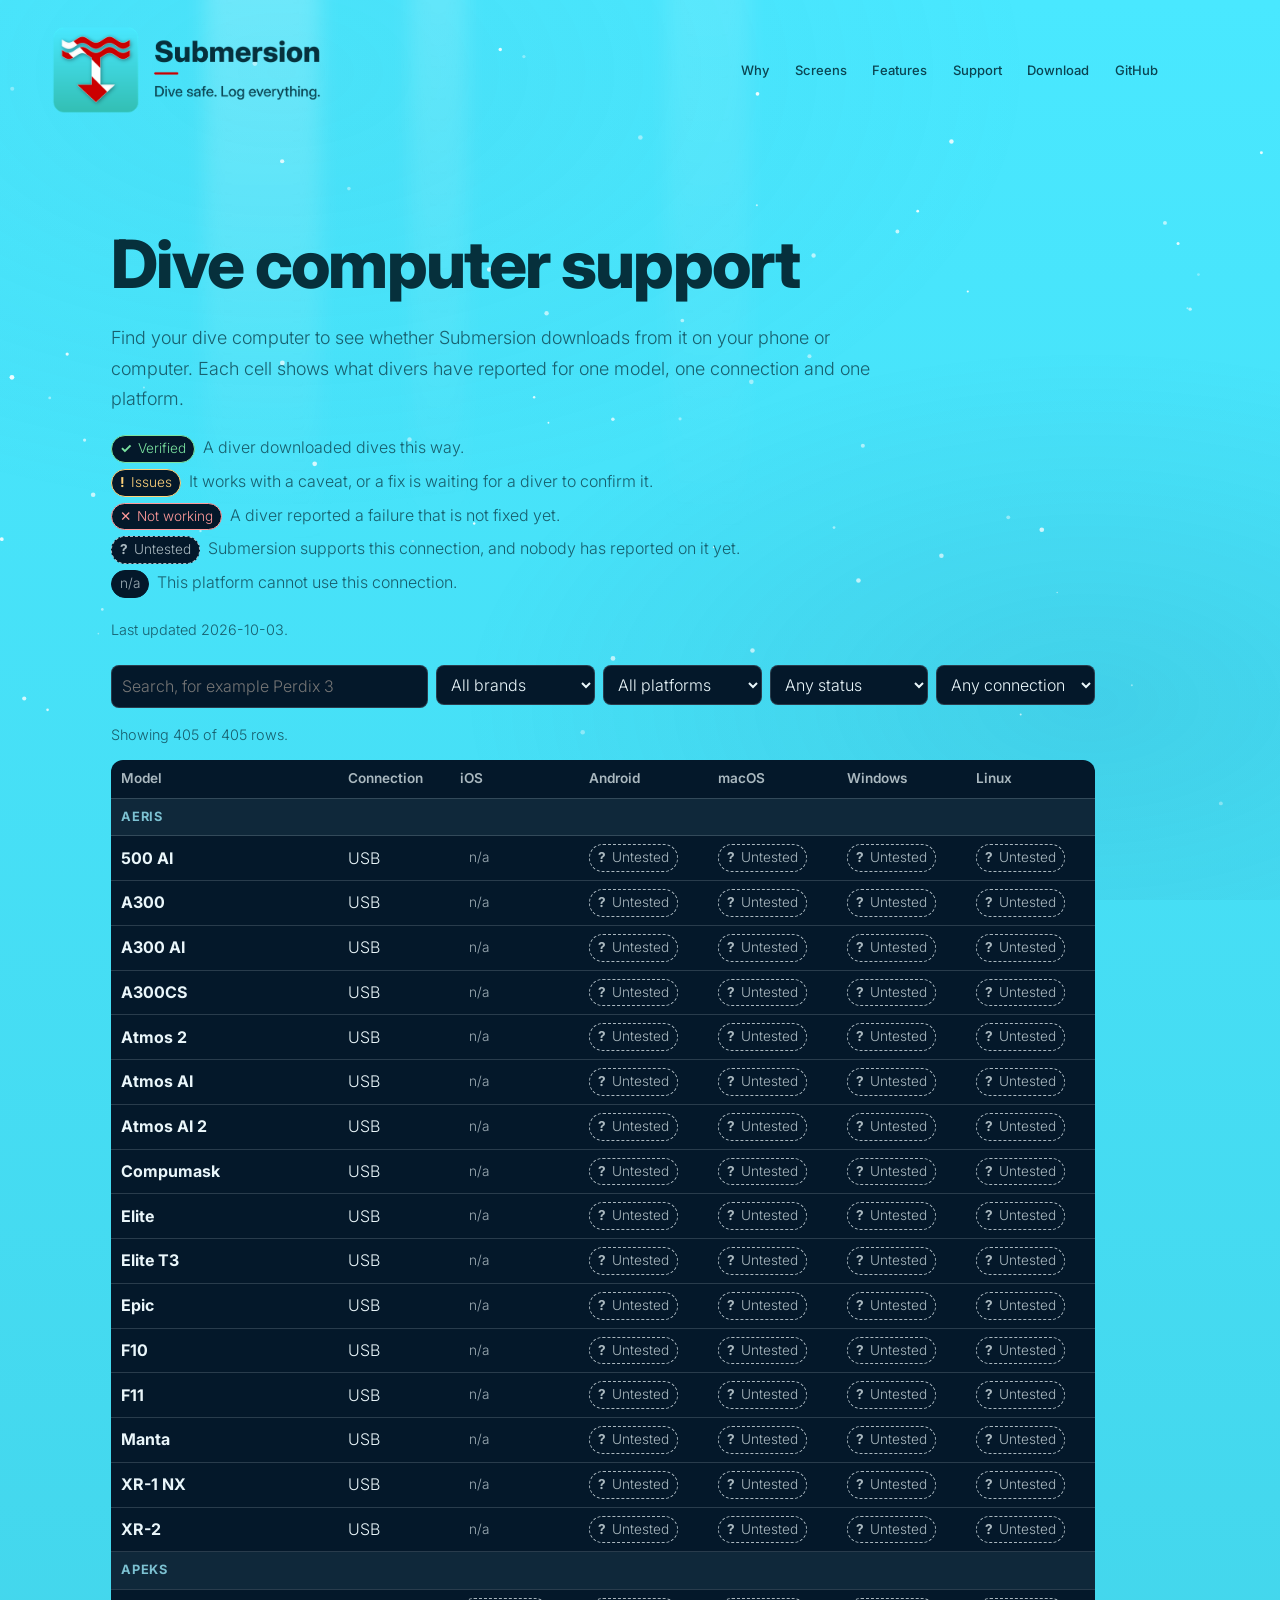
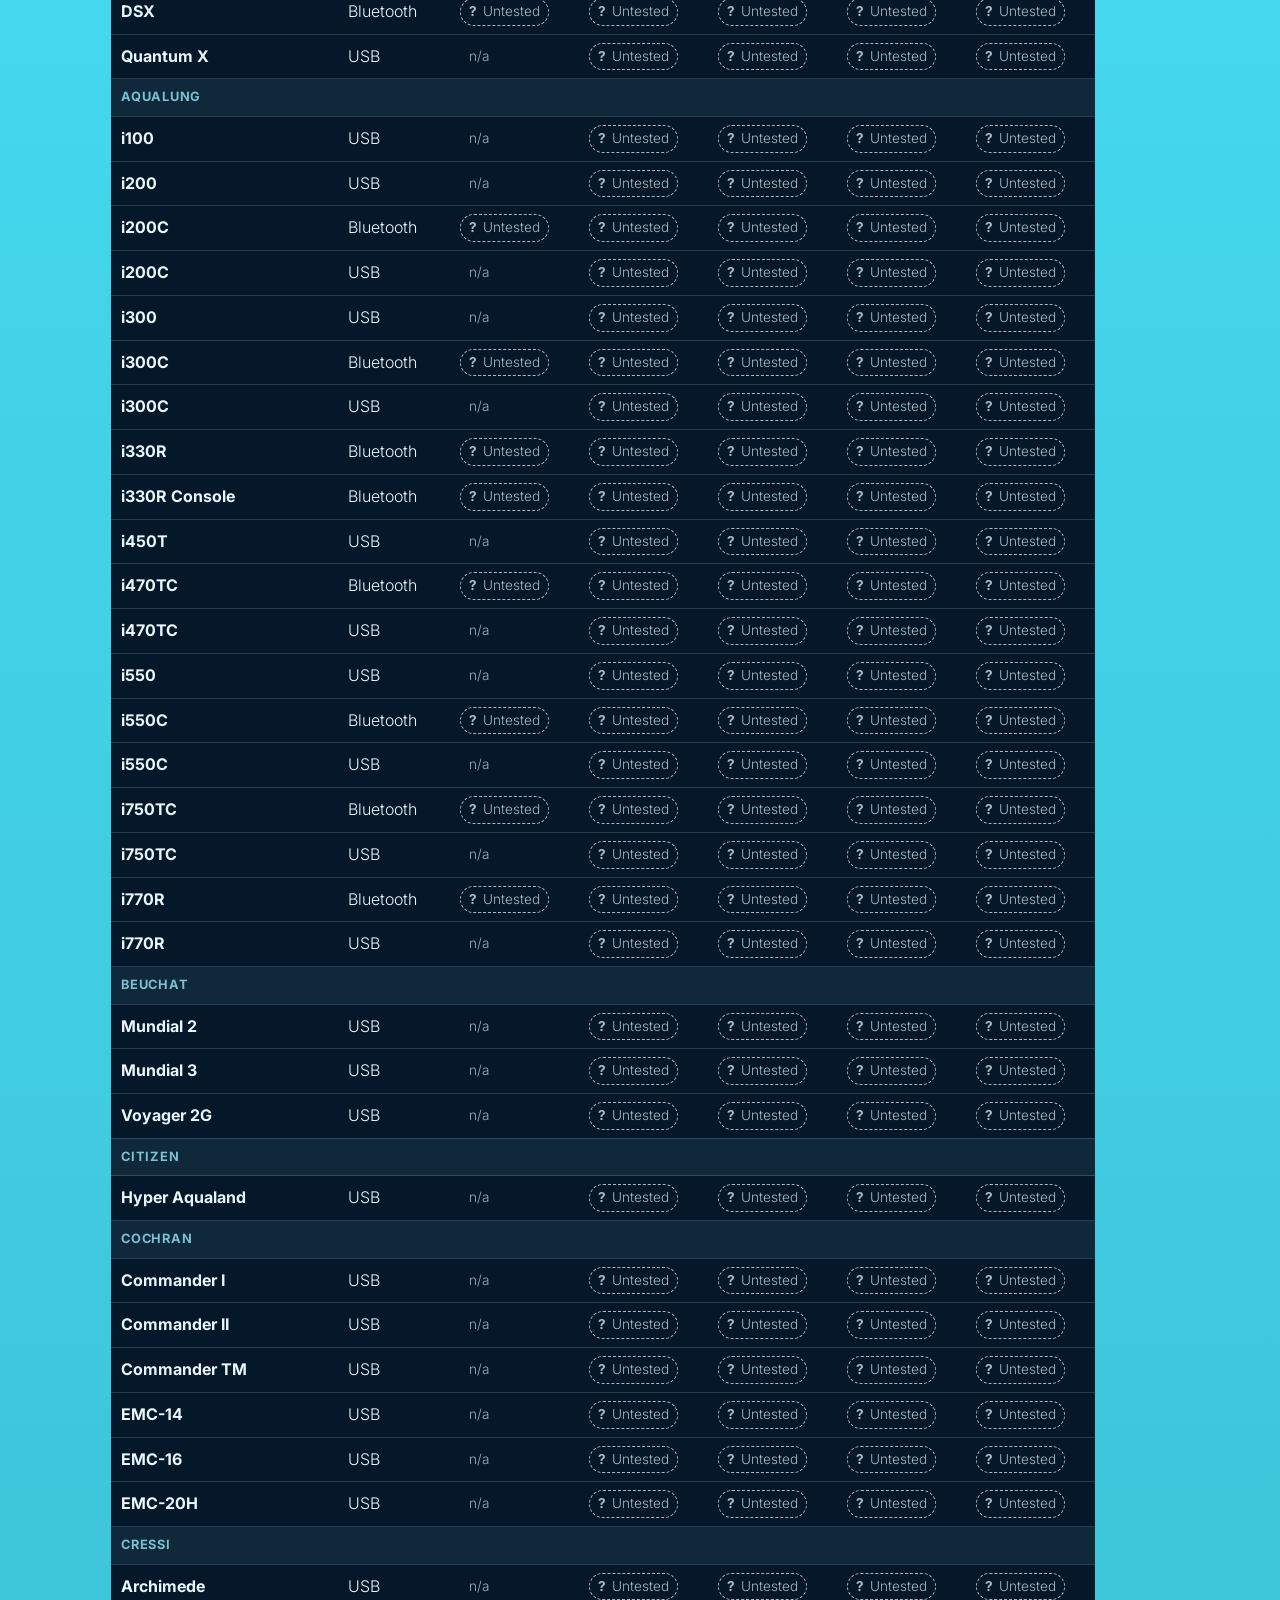
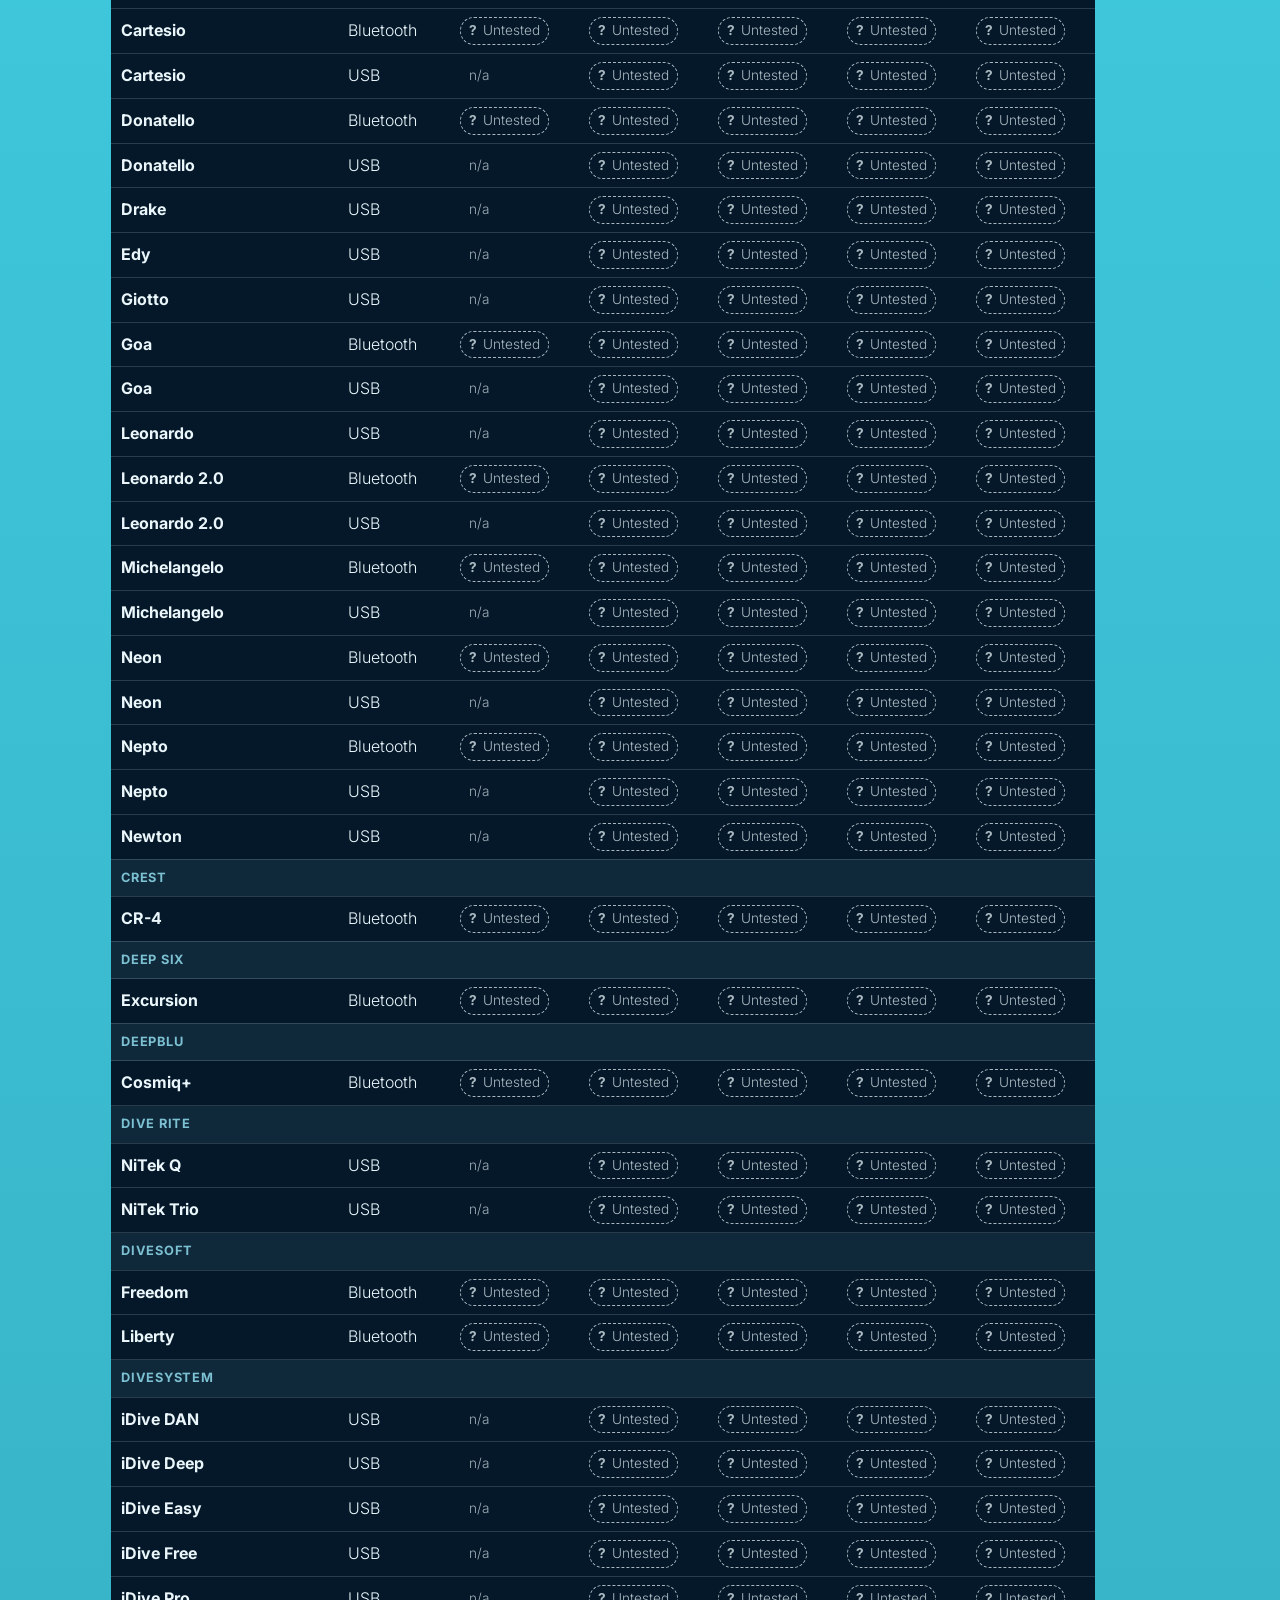
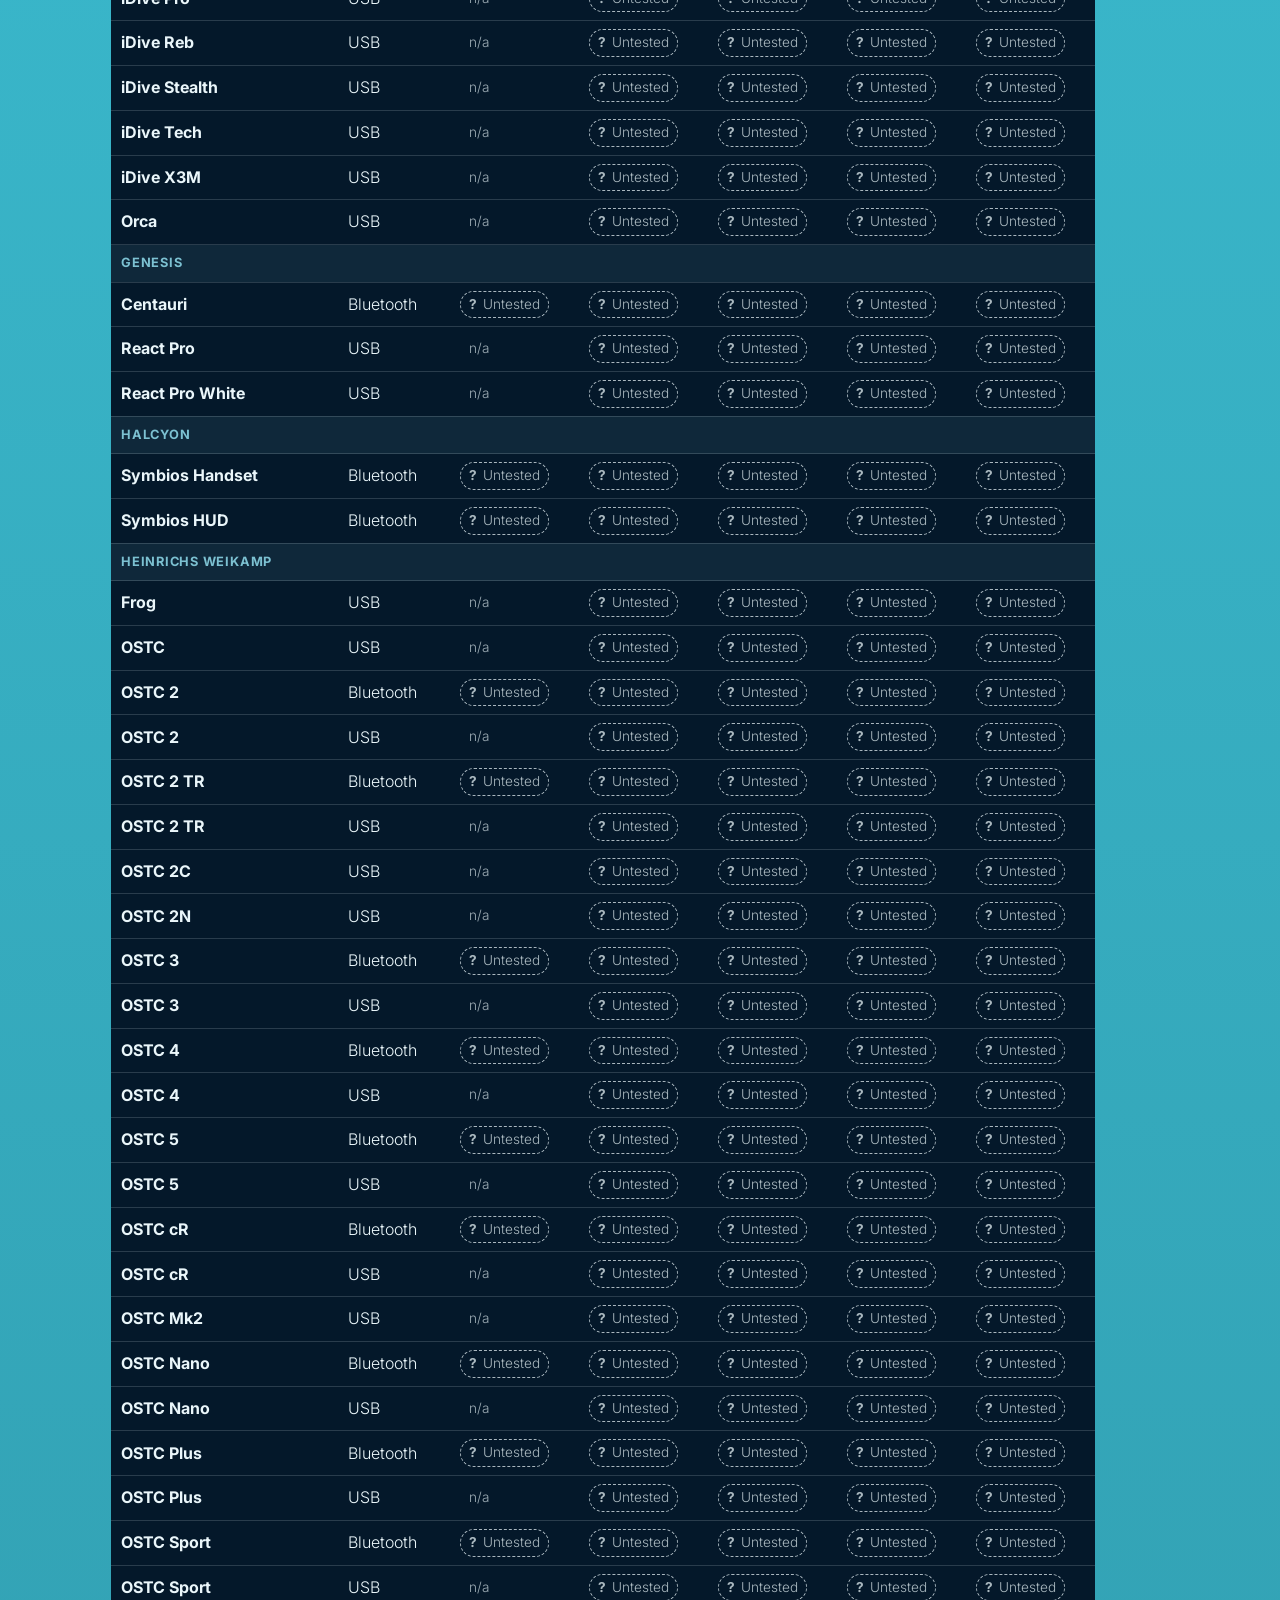
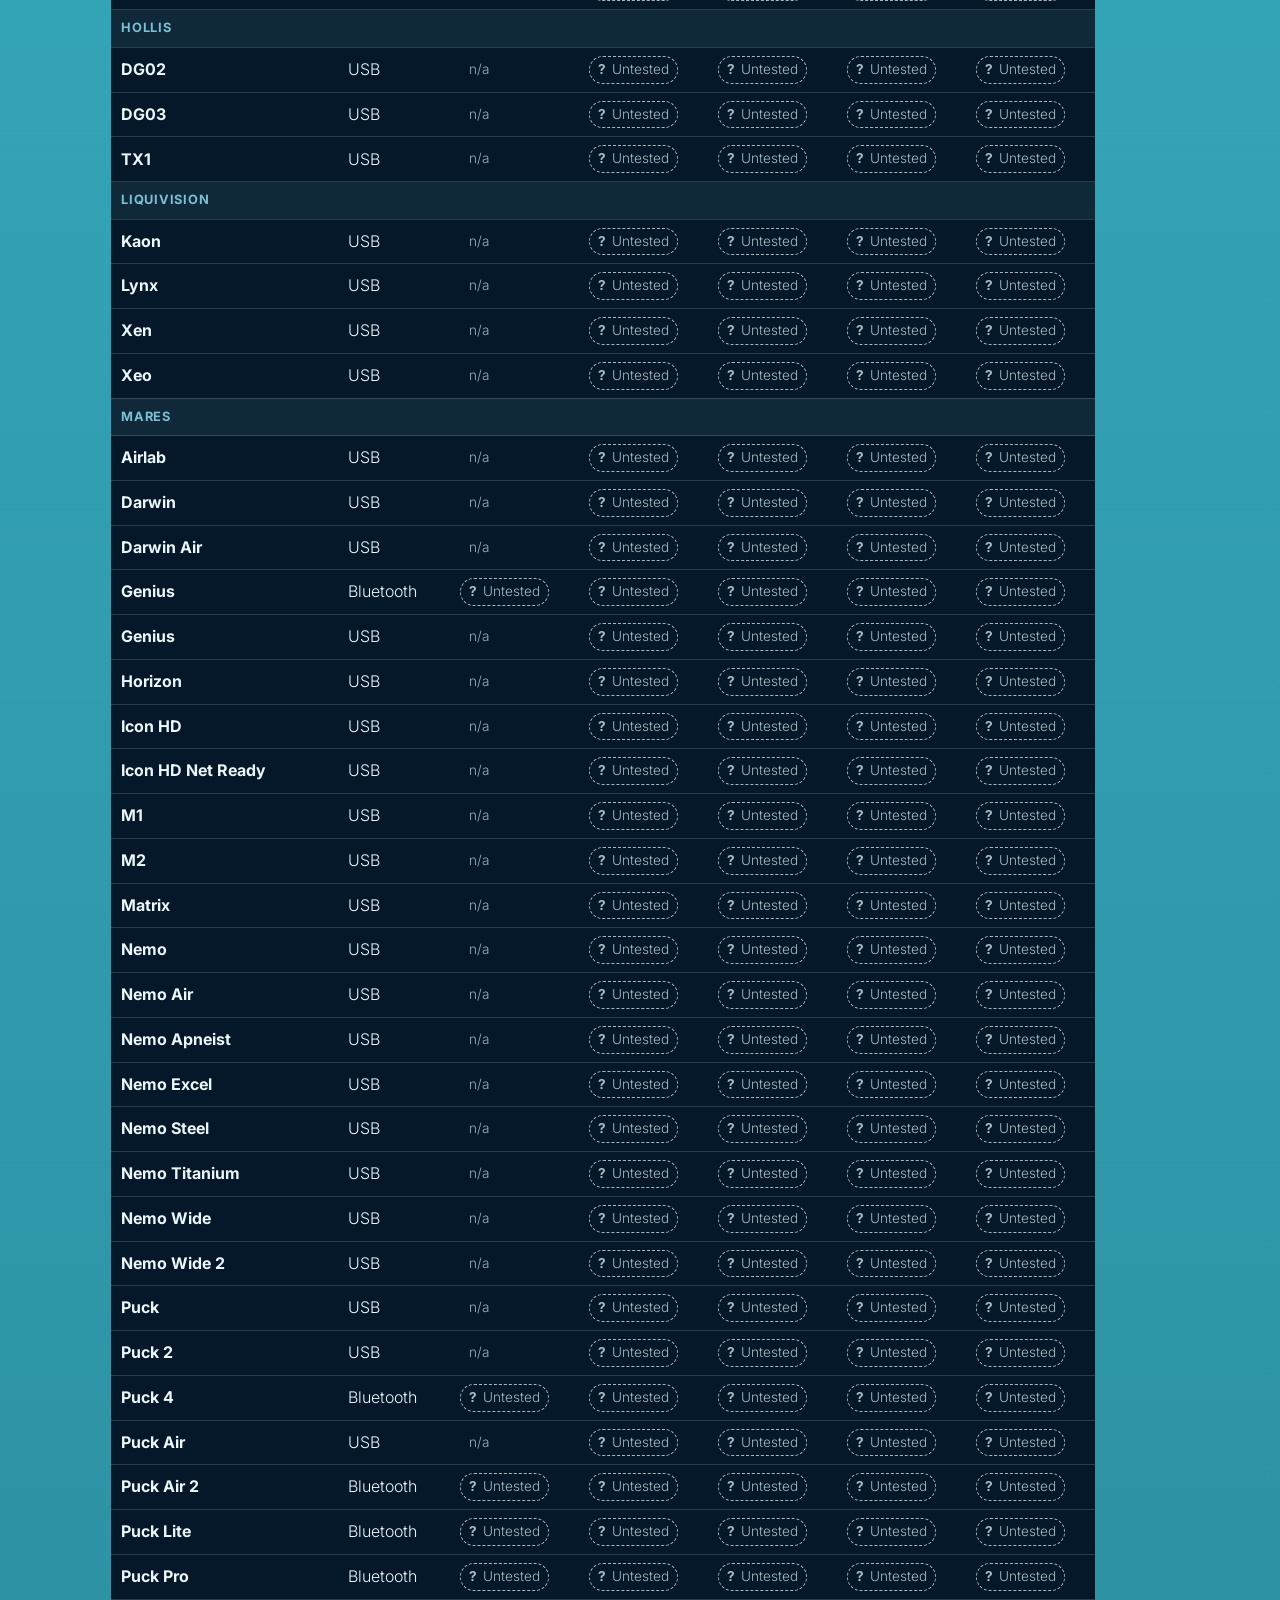
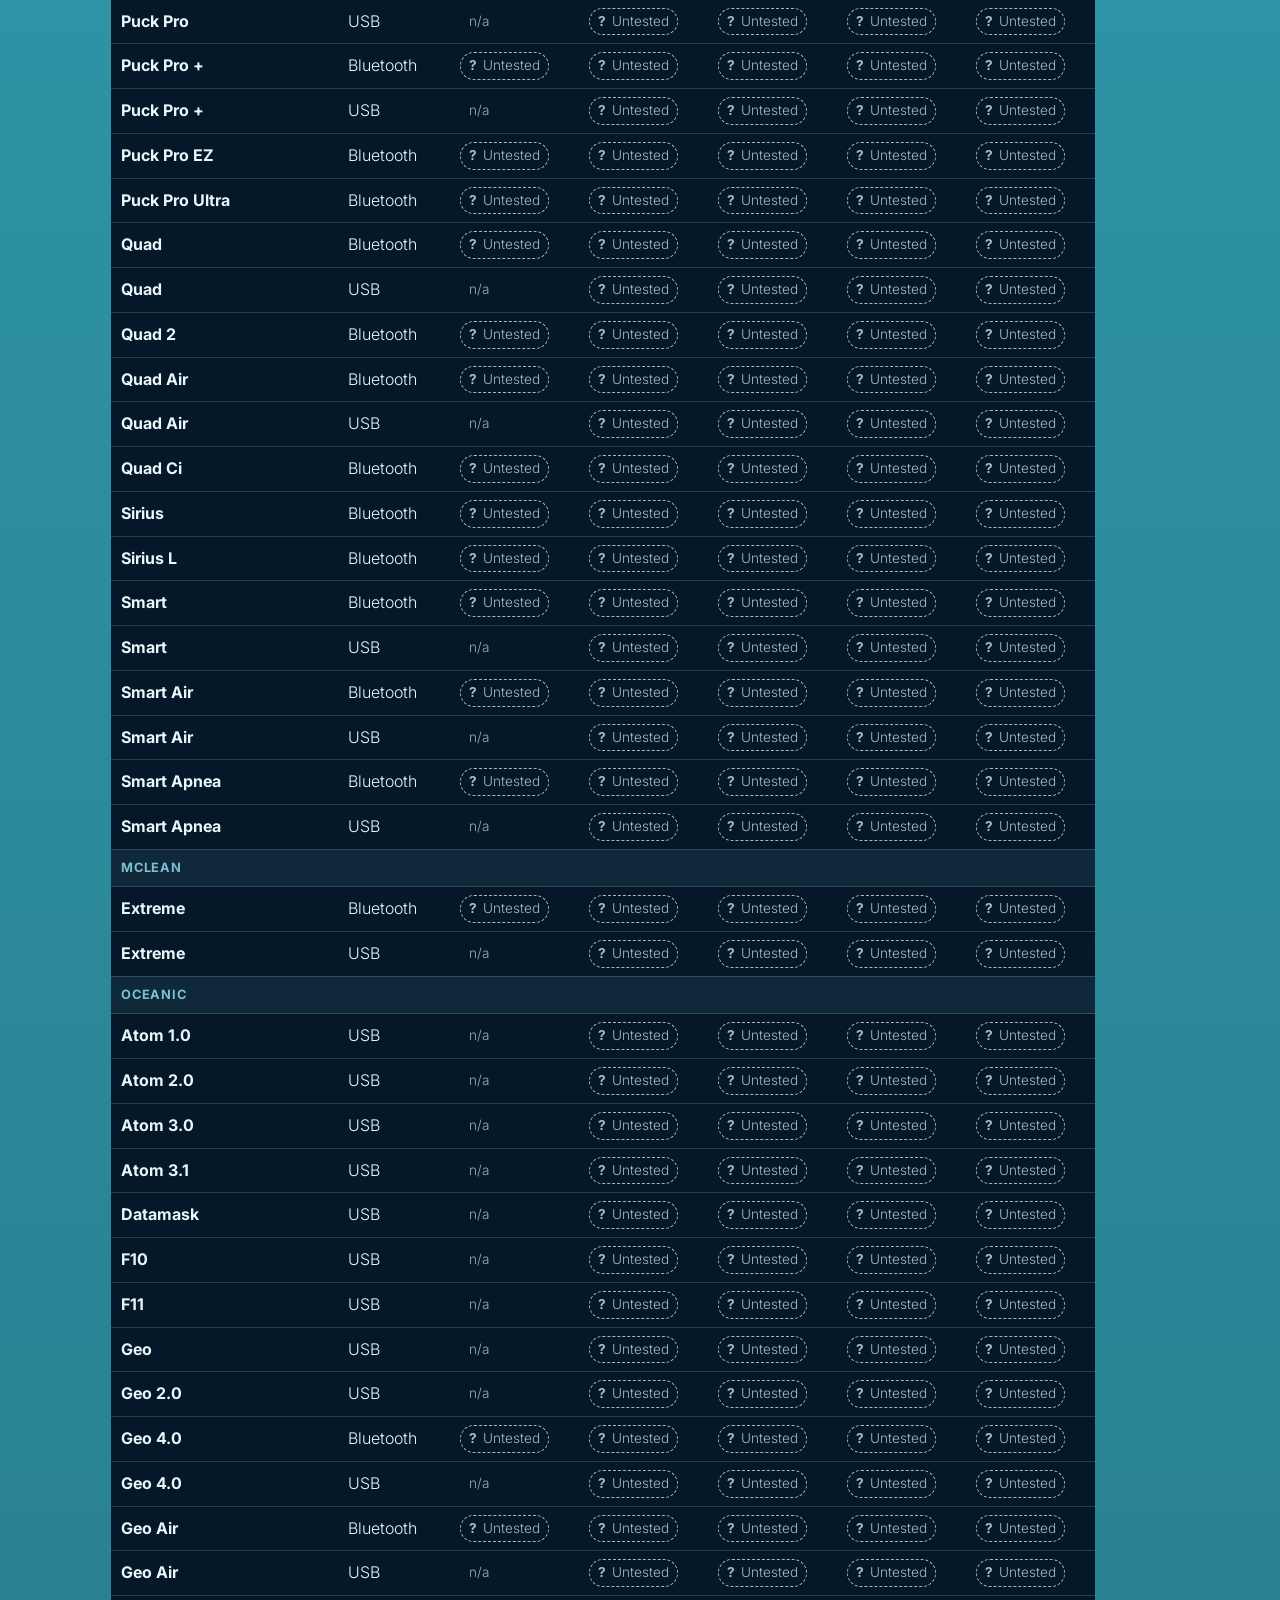
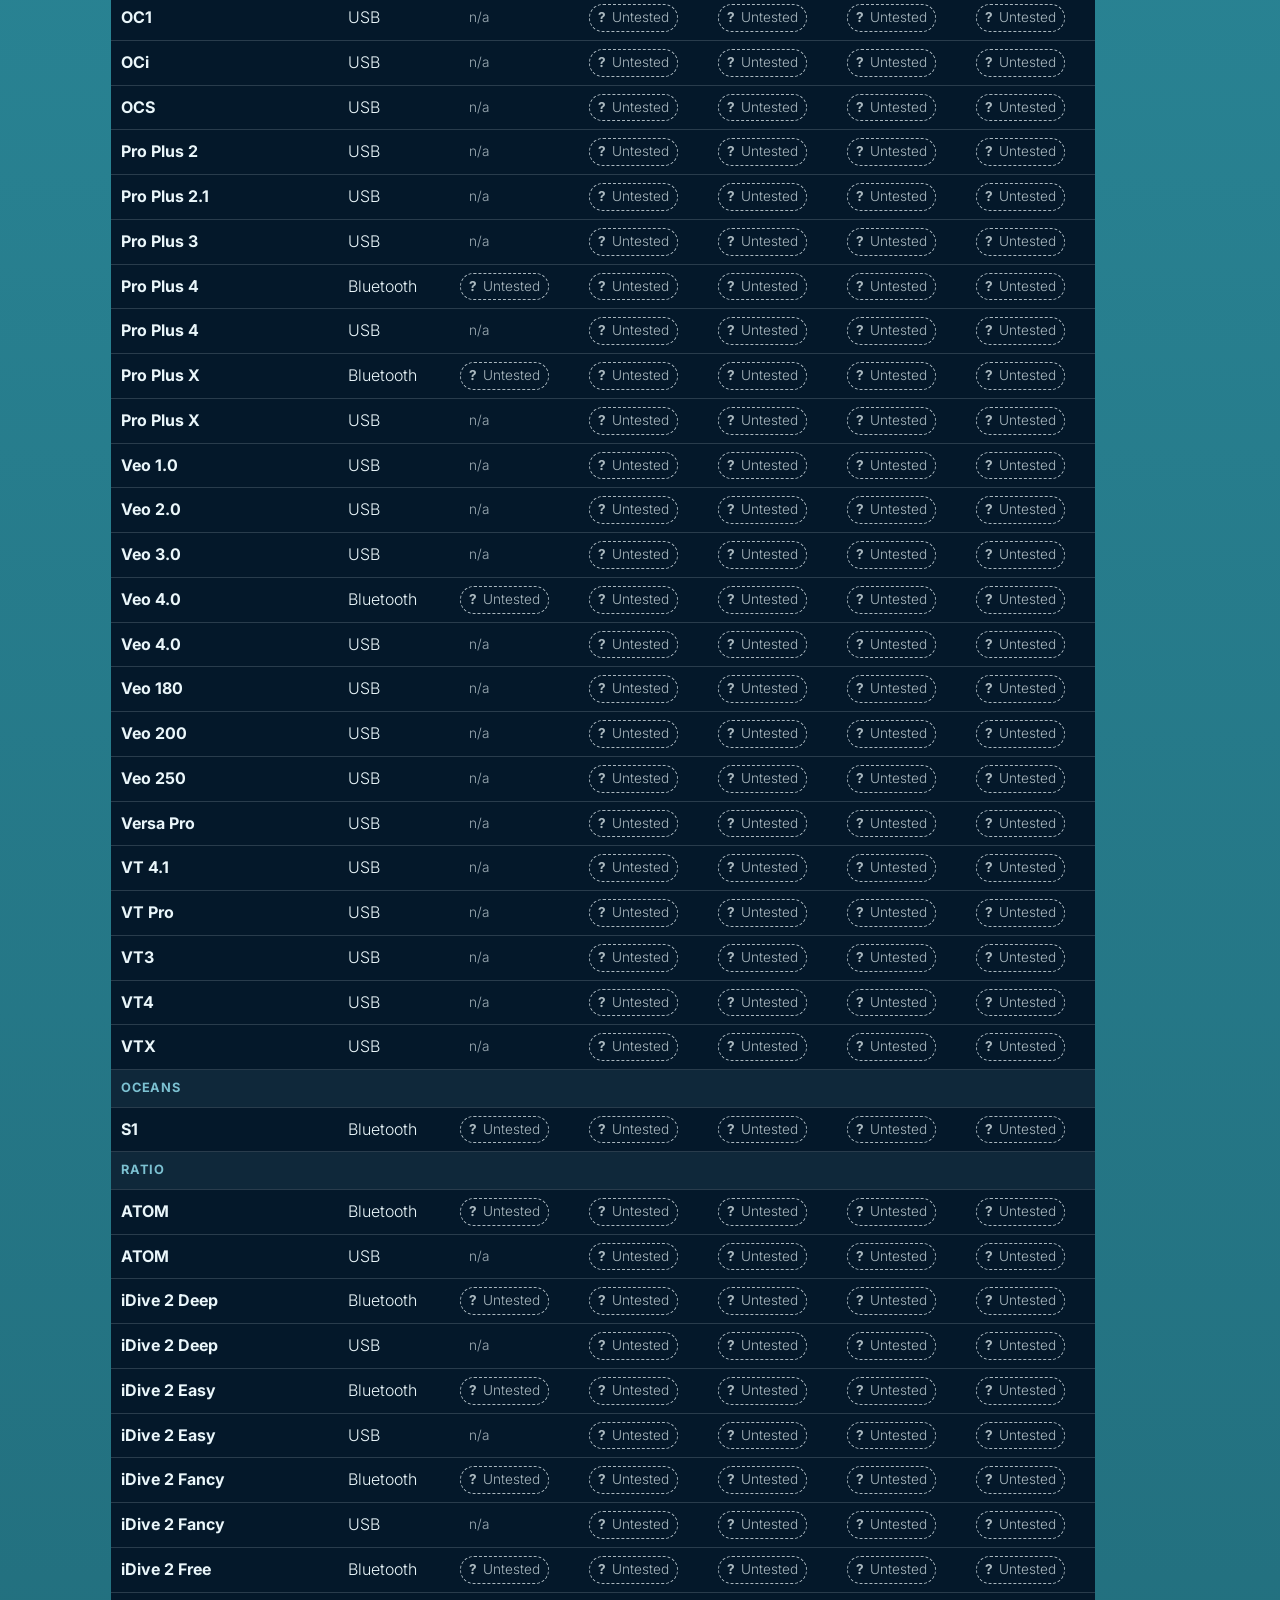
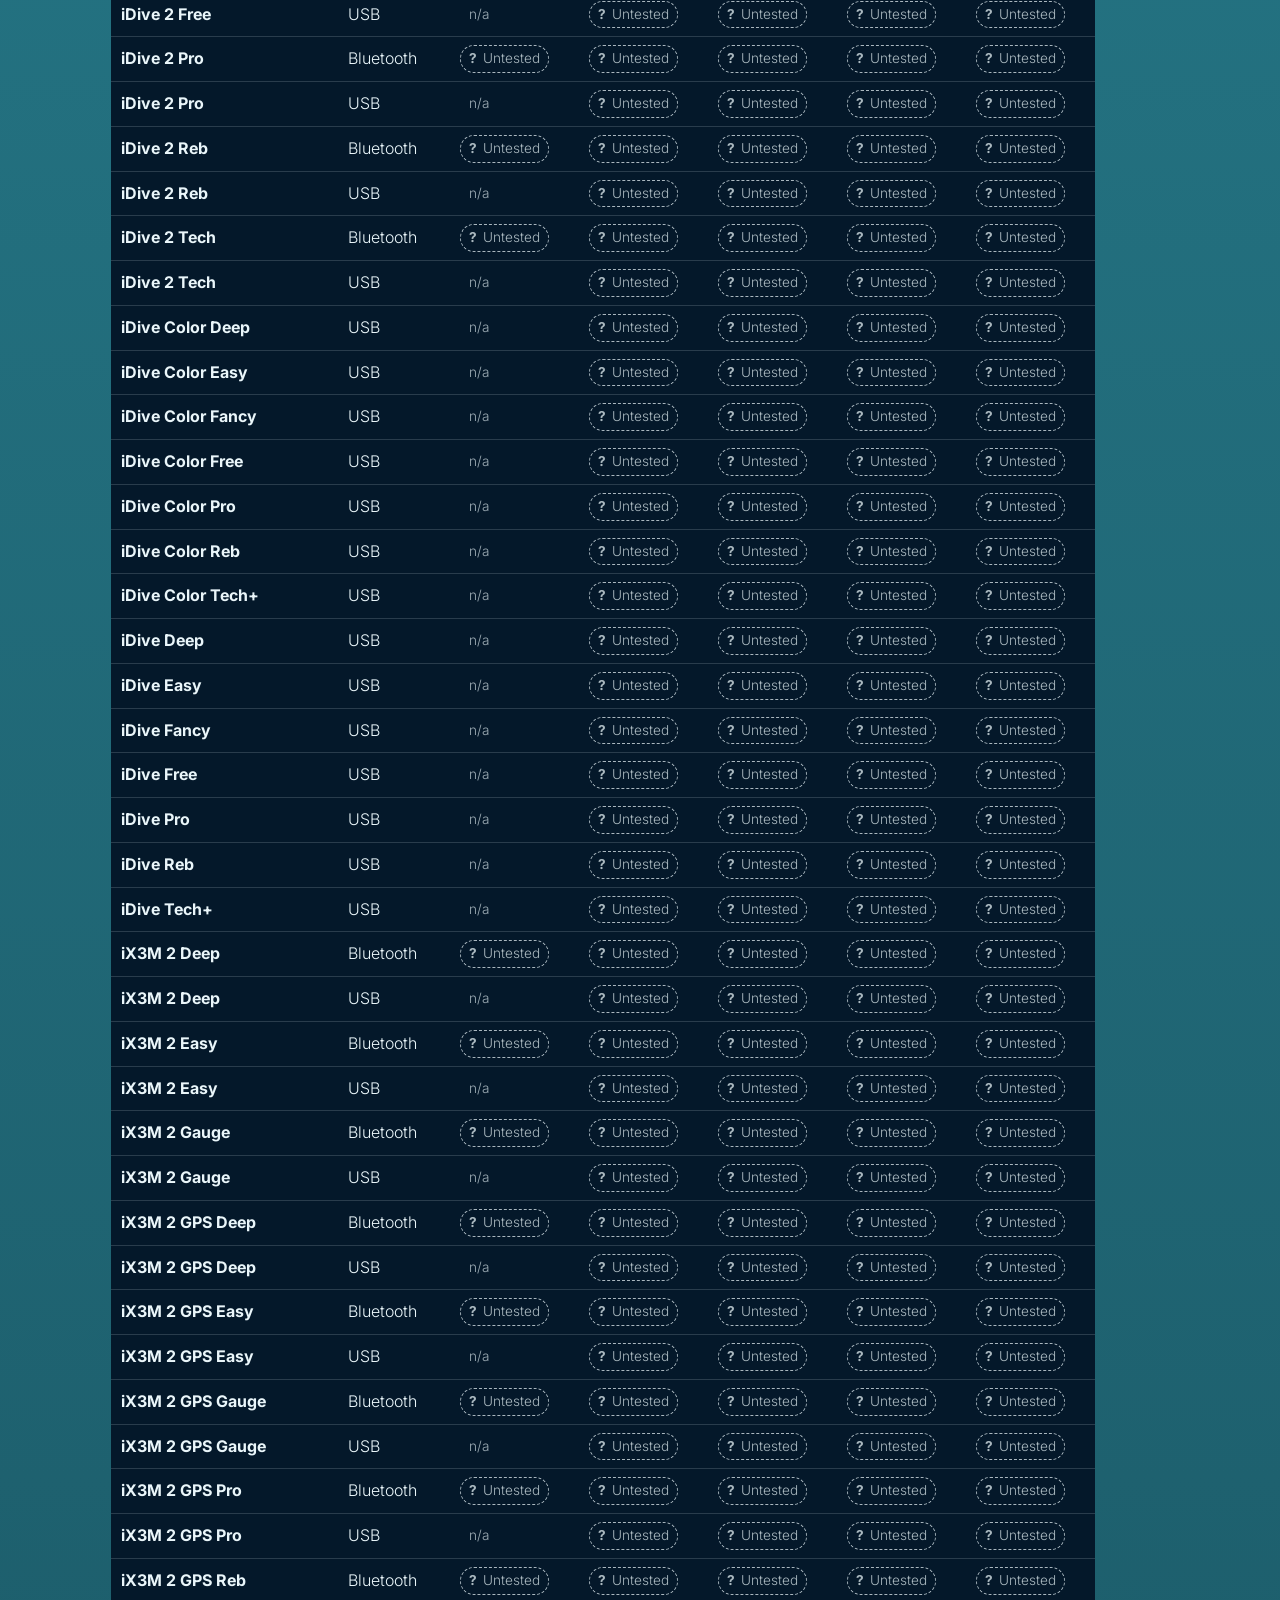
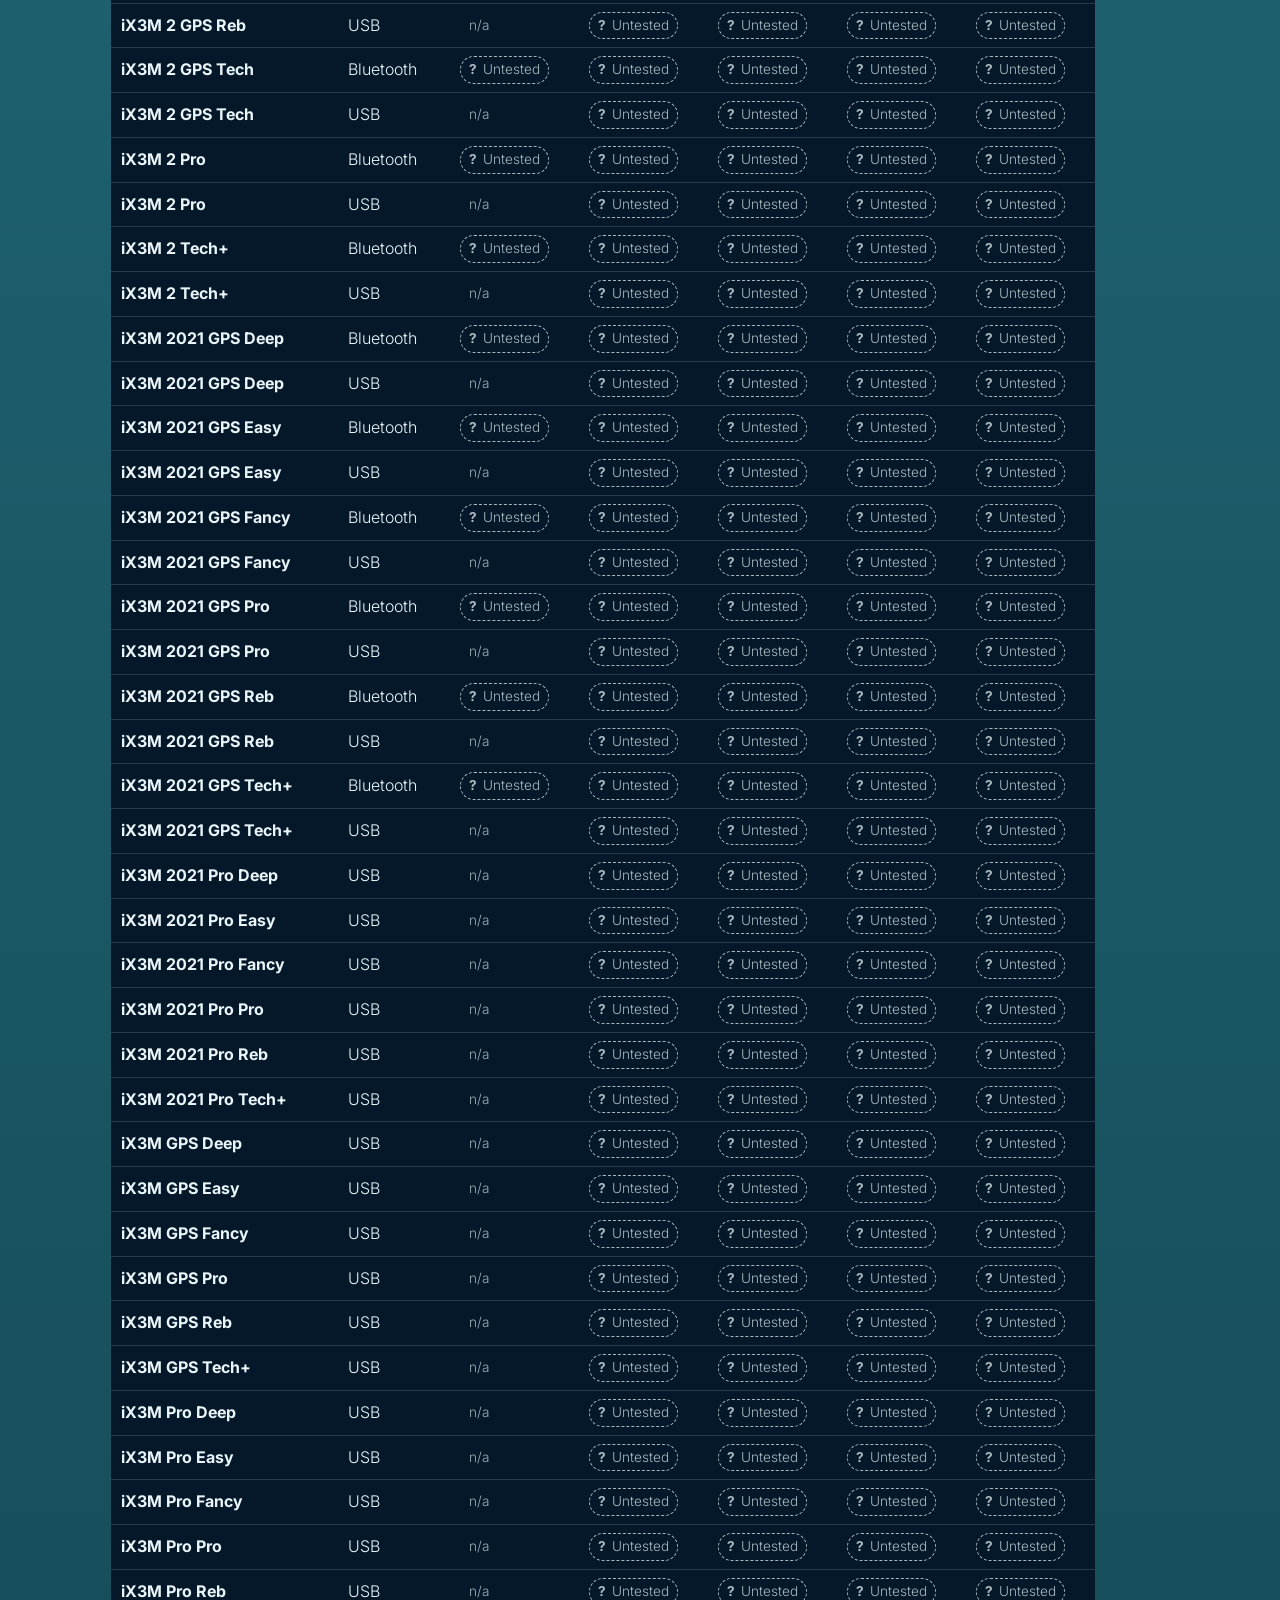
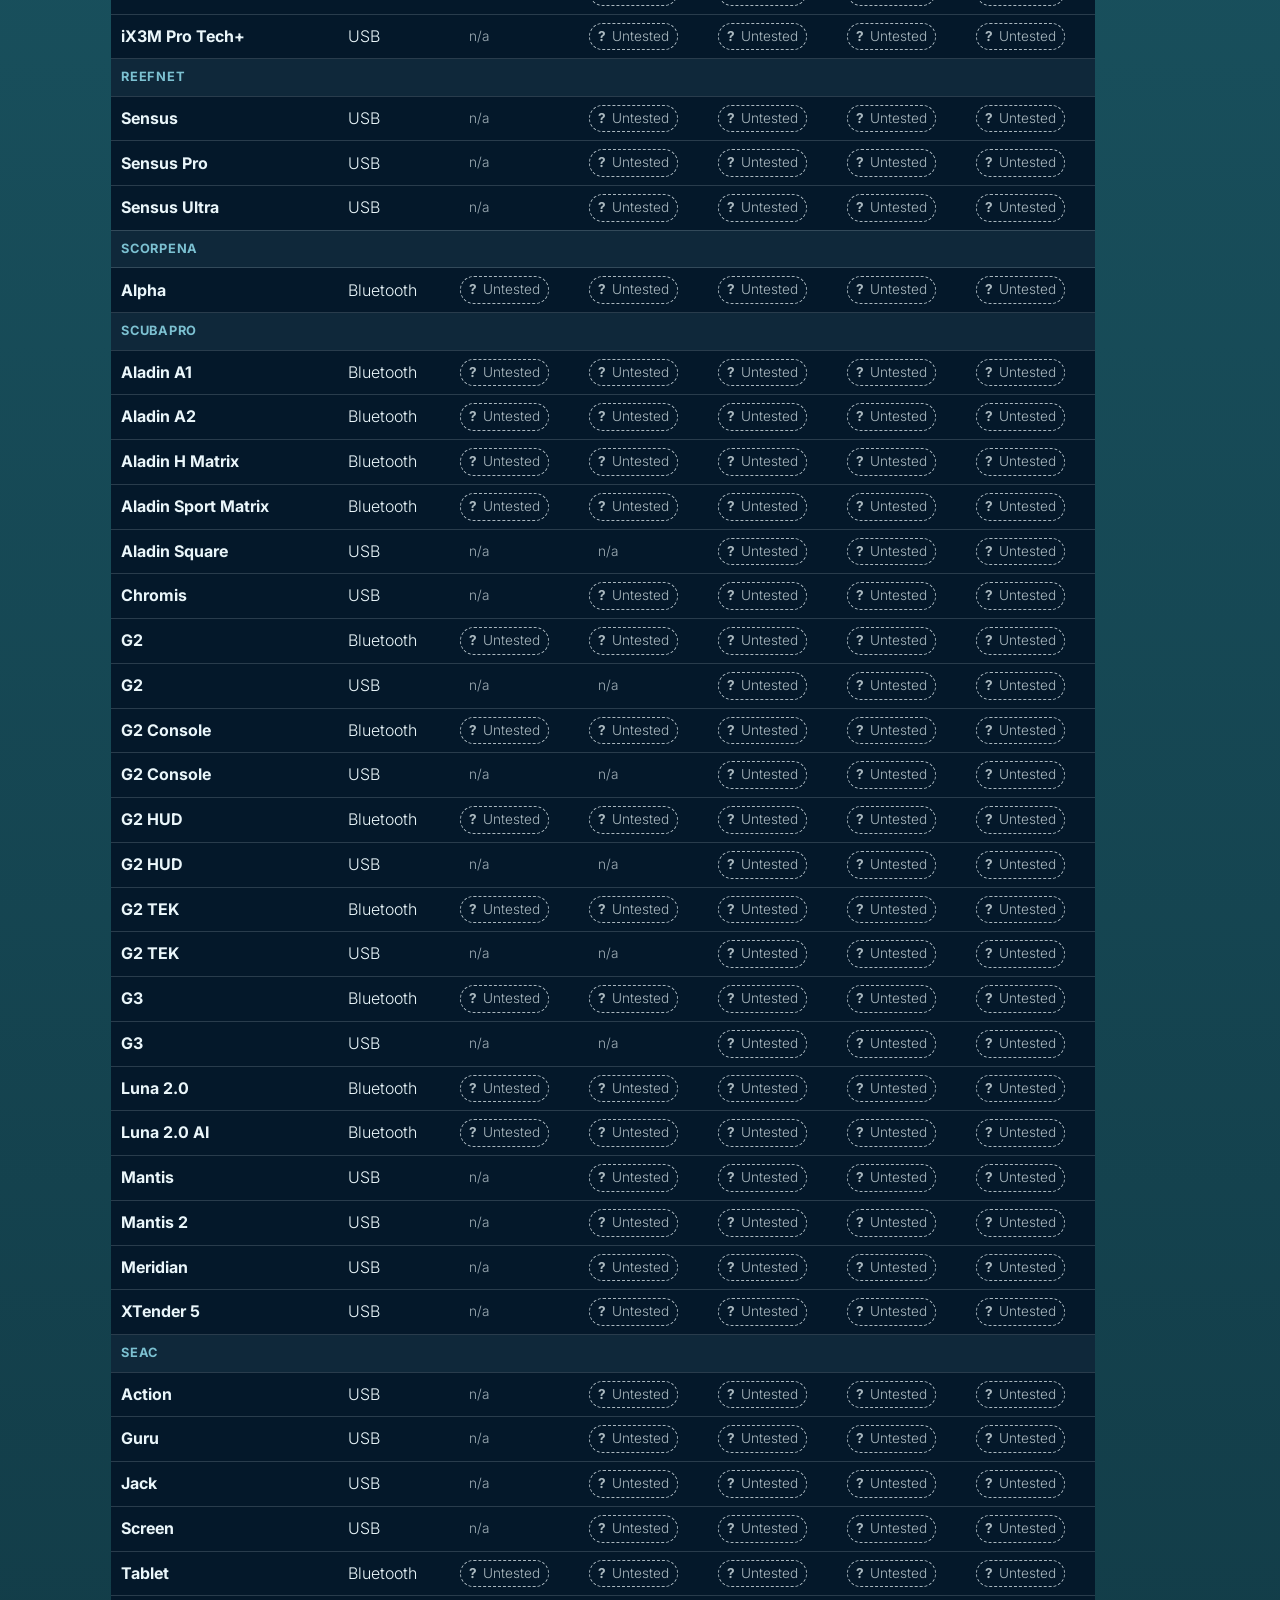
==== computers/index.html @ 330dd46e "fix(computers): ink the matrix page for the water behind it The page used a bare main element, so oc" ====
<!doctype html>
<html lang="en">
  <head>
    <meta charset="utf-8" />
    <meta name="viewport" content="width=device-width, initial-scale=1" />
    <meta name="color-scheme" content="dark" />
    <meta name="theme-color" content="#49e8ff" />

    <title>Dive computer support · Submersion Dive Log</title>
    <meta
      name="description"
      content="Which dive computers Submersion downloads from over Bluetooth and USB on iOS, Android, macOS, Windows and Linux, and what divers have reported for each."
    />
    <link rel="canonical" href="https://submersion.app/computers/" />

    <meta property="og:title" content="Dive computer support · Submersion" />
    <meta property="og:description" content="Which dive computers Submersion downloads from, by platform and connection, and what divers have reported." />
    <meta property="og:type" content="website" />
    <meta property="og:image" content="https://submersion.app/assets/brand/og-image.png" />
    <meta property="og:image:width" content="1200" />
    <meta property="og:image:height" content="630" />
    <meta property="og:image:alt" content="Submersion: Dive safe. Log everything." />
    <meta name="twitter:card" content="summary_large_image" />

    <link rel="icon" type="image/png" href="../assets/favicon.png" />
    <link rel="preconnect" href="https://fonts.googleapis.com" />
    <link rel="preconnect" href="https://fonts.gstatic.com" crossorigin />
    <link
      href="https://fonts.googleapis.com/css2?family=Inter:opsz,wght@14..32,300..800&display=swap"
      rel="stylesheet"
    />
    <link rel="stylesheet" href="../styles.css" />
    <link rel="stylesheet" href="/computers/page.css" />
  </head>
  <body id="top">
    <a class="skip" href="#content">Skip to content</a>

    <!-- Fixed decorative water column (JS-enhanced; harmless without JS) -->
    <div class="ocean" aria-hidden="true">
      <div class="ocean__haze" data-speed="0.04"></div>
      <div class="ocean__rays" data-speed="0.2">
        <div class="ocean__ray ocean__ray--1"></div>
        <div class="ocean__ray ocean__ray--2"></div>
        <div class="ocean__ray ocean__ray--3"></div>
      </div>
      <canvas id="ocean-snow" class="ocean__snow"></canvas>
    </div>

    <header class="surface">
      <nav class="nav" aria-label="Primary">
        <a class="nav__brand" href="../">
          <img src="../assets/brand/lockup-dark.png" alt="Submersion: Dive safe. Log everything." width="278" height="96" decoding="async" />
        </a>
        <div class="nav__links">
          <a href="../#why">Why</a>
          <a href="../#screens">Screens</a>
          <a href="../#features">Features</a>
          <a href="../#support">Support</a>
          <a href="../#download">Download</a>
          <a href="https://github.com/submersion-app/submersion" target="_blank" rel="noreferrer">GitHub</a>
        </div>
      </nav>
    </header>

    <main id="content">
     <section class="zone matrix" data-ink="dark">
      <!-- ocean.js inks each child of .zone__inner for the water behind it.
           The table sits outside, on its own dark panel with fixed light text. -->
      <div class="zone__inner wrap">
      <h1>Dive computer support</h1>
      <p class="lead">
        Find your dive computer to see whether Submersion downloads from it on your phone or computer. Each cell shows
        what divers have reported for one model, one connection and one platform.
      </p>
      <ul class="matrix__legend" aria-label="Legend">
        <li><span class="cell cell--verified">Verified</span>A diver downloaded dives this way.</li>
        <li><span class="cell cell--issues">Issues</span>It works with a caveat, or a fix is waiting for a diver to confirm it.</li>
        <li><span class="cell cell--not-working">Not working</span>A diver reported a failure that is not fixed yet.</li>
        <li><span class="cell cell--untested">Untested</span>Submersion supports this connection, and nobody has reported on it yet.</li>
        <li><span class="cell cell--na">n/a</span>This platform cannot use this connection.</li>
      </ul>
      <p class="matrix__updated" id="updated"></p>

      <form class="matrix__controls" role="search" onsubmit="return false">
        <label class="matrix__search"><span class="sr-only">Search models</span>
          <input id="q" type="search" placeholder="Search, for example Perdix 3" autocomplete="off" /></label>
        <label><span class="sr-only">Brand</span>
          <select id="brand"><option value="">All brands</option></select></label>
        <label><span class="sr-only">Platform</span>
          <select id="platform">
            <option value="">All platforms</option><option value="ios">iOS</option><option value="android">Android</option>
            <option value="macos">macOS</option><option value="windows">Windows</option><option value="linux">Linux</option>
          </select></label>
        <label><span class="sr-only">Status</span>
          <select id="status">
            <option value="">Any status</option><option value="verified">Verified</option><option value="issues">Issues</option>
            <option value="not-working">Not working</option><option value="untested">Untested</option>
          </select></label>
        <label><span class="sr-only">Connection</span>
          <select id="transport">
            <option value="">Any connection</option><option value="bluetooth">Bluetooth</option><option value="usb">USB</option>
          </select></label>
      </form>
      <p class="matrix__count" id="count" aria-live="polite"></p>
      <p class="matrix__error" id="error" hidden>The support matrix did not load. Reload the page to try again.</p>

      </div>

      <div class="wrap matrix__panel">
      <table class="matrix__table">
        <thead>
          <tr>
            <th scope="col">Model</th><th scope="col">Connection</th><th scope="col">iOS</th><th scope="col">Android</th>
            <th scope="col">macOS</th><th scope="col">Windows</th><th scope="col">Linux</th>
          </tr>
        </thead>
        <tbody id="rows"></tbody>
      </table>
      </div>

      <div class="zone__inner wrap">

      <section class="matrix__help">
        <h2>Help fill the gaps</h2>
        <p>
          Tried Submersion with your computer? Post what happened in the
          <a href="https://scubaboard.com/community/threads/submersion-free-open-source-dive-log-app-all-platforms-looking-for-dive-computer-testers.667061/">ScubaBoard thread</a>,
          on <a href="https://www.reddit.com/r/submersion/">r/submersion</a> or as a
          <a href="https://github.com/submersion-app/submersion/issues">GitHub issue</a>. Include the model, your phone or
          computer and its operating system, Bluetooth or USB, and your Submersion version. Reports are added to this page
          each month.
        </p>
      </section>

      <section class="matrix__provenance">
        <h2>Where this comes from</h2>
        <p id="provenance"></p>
        <p>
          Bluetooth Classic and infrared are not supported on any platform. These models use only infrared, or a raw USB
          connection Submersion does not implement:
        </p>
        <ul id="unsupported"></ul>
      </section>
      <footer class="footer">
        © <span data-year></span> Submersion · GPL-3.0
        <div class="footer__links">
          <a href="../privacy/">Privacy Policy</a>
          <a href="../terms/">Terms of Service</a>
        </div>
      </footer>
      </div>
     </section>
    </main>

    <script>
      (function () {
        var y = document.querySelector('[data-year]');
        if (y) y.textContent = String(new Date().getFullYear());
      })();
    </script>
    <script src="../ocean.js" defer></script>
    <script type="module" src="/computers/page.js"></script>
  </body>
</html>
---- styles.css ----
/* Submersion — "The Descent". Dark-only visual system. No external deps beyond Google Fonts. */

:root {
  --ink: #eaf6fa;
  --ink-muted: rgba(234, 246, 250, 0.72);
  --ink-faint: rgba(234, 246, 250, 0.68);
  --cyan: #8fdcec;
  --cyan-dim: rgba(143, 220, 236, 0.55); /* borders/decoration only — fails AA as text */
  --cyan-text: rgba(143, 220, 236, 0.85); /* dimmed cyan that still passes AA on surface teal */
  --line: rgba(234, 246, 250, 0.16);
  --panel: #04182a;
  --max: 1080px;
  --gauge-w: 74px;
  /* The water column: one straight gradient from the app icon's cyan at the top
     of the page to the abyss at the bottom. ocean.js reads these two to know the
     water behind any text, so they are the only place the column is defined. */
  --water-top: #49e8ff;
  --water-bottom: #01060e;
  /* The brand lockup's navy inks, for the header on the surface water
     (9.5:1 and 7.3:1 on --water-top) */
  --surface-ink: #06303c;
  --surface-ink-muted: #0b4452;
  --flag-red: #c80000;
  /* Inter, as in the brand wordmark. The variable font's optical-size axis turns
     into Inter Display at heading sizes on its own (font-optical-sizing: auto). */
  --font: "Inter", ui-sans-serif, system-ui, -apple-system, sans-serif;
}

* { box-sizing: border-box; }

html { scroll-behavior: smooth; }

body {
  margin: 0;
  color: var(--ink);
  font-family: var(--font);
  font-weight: 300;
  line-height: 1.6;
  text-rendering: optimizeLegibility;
  /* Laid out along the whole page (the root background scrolls with it), so each
     section sits on its own depth's water */
  background: linear-gradient(180deg, var(--water-top), var(--water-bottom));
}

/* ---------- Ink solved from the water ----------
   The water runs from bright cyan to near black, so no single text color reads
   everywhere. ocean.js gives each text block in <main> data-ink="dark" or
   "light" and sets these tokens on it, solved for contrast against the water
   behind that block. The static values below are the no-JS starting point for
   the shallow sections (marked in the HTML). */
[data-ink] { color: var(--ink); }
[data-ink="dark"] {
  --ink: #021820; --ink-muted: #062630; --ink-faint: #062630;
  --cyan: #021820; --cyan-text: #062630; --cyan-dim: rgba(6, 48, 60, 0.45);
  --line: rgba(6, 48, 60, 0.22);
}
/* Links in dark (or twilight, see ocean.js) ink share the text color, so mark them with an underline */
[data-ink="dark"] a, [data-ink="twilight"] a { text-decoration: underline; text-decoration-color: var(--cyan-dim); }
[data-ink="dark"] img { box-shadow: 0 30px 80px rgba(6, 48, 60, 0.35); }

a { color: var(--cyan); text-decoration: none; }
a:hover { text-decoration: underline; text-decoration-color: var(--cyan-dim); }
img { max-width: 100%; height: auto; display: block; }

:focus-visible { outline: 2px solid var(--cyan); outline-offset: 3px; }

.skip {
  position: absolute; top: 12px; left: 12px; z-index: 1000;
  padding: 10px 14px; border-radius: 10px;
  background: var(--panel); border: 1px solid var(--line); color: var(--ink);
  transform: translateY(-260%); transition: transform 150ms ease;
}
.skip:focus { transform: translateY(0); }

.wrap { max-width: var(--max); margin: 0 auto; padding: 0 clamp(20px, 4vw, 48px); }

/* ---------- Fixed decorative water layers ---------- */
.ocean { position: fixed; inset: 0; z-index: -1; pointer-events: none; overflow: hidden; }

.ocean__haze {
  position: absolute; inset: -20%;
  background:
    radial-gradient(60% 50% at 30% 20%, rgba(80, 170, 190, 0.1), transparent 70%),
    radial-gradient(50% 40% at 75% 70%, rgba(30, 90, 130, 0.12), transparent 70%);
}

.ocean__rays { position: absolute; inset: 0; }
.ocean__ray {
  position: absolute; top: -12vh; height: 88vh;
  /* White, so the shafts still read as light against the bright surface water */
  background: linear-gradient(180deg, rgba(255, 255, 255, 0.24), transparent 82%);
  filter: blur(10px); transform-origin: top center;
  animation: ray-sway 11s ease-in-out infinite alternate;
}
.ocean__ray--1 { left: 16%; width: 9vw; animation-duration: 9s; }
.ocean__ray--2 { left: 32%; width: 4.5vw; opacity: 0.7; animation-duration: 12s; animation-direction: alternate-reverse; }
.ocean__ray--3 { left: 52%; width: 6.5vw; opacity: 0.5; animation-duration: 14s; }
@keyframes ray-sway {
  from { transform: skewX(-14deg) translateX(-12px); }
  to { transform: skewX(-8deg) translateX(16px); }
}

.ocean__bubbles { position: absolute; inset: 0; }
.ocean__bubble {
  position: absolute; bottom: -30px;
  border: 1px solid rgba(255, 255, 255, 0.4); border-radius: 50%;
  animation: bubble-rise linear infinite;
}
@keyframes bubble-rise {
  from { transform: translateY(0); opacity: 0.45; }
  to { transform: translateY(-110vh); opacity: 0; }
}

.ocean__snow { position: absolute; inset: 0; width: 100%; height: 100%; }

/* ---------- Depth gauge ---------- */
.gauge {
  position: fixed; top: 0; right: 0; bottom: 0; width: var(--gauge-w); z-index: 50;
  border-left: 1px solid var(--line);
  font-variant-numeric: tabular-nums; pointer-events: none;
}
.gauge__ticks {
  display: flex; flex-direction: column; justify-content: space-between; height: 100%;
  padding: 84px 0 24px 10px; font-size: 10px;
}
/* ocean.js re-inks each tick for the water currently behind it */
.gauge__tick { color: var(--ink-faint); transition: color 400ms ease; white-space: nowrap; }
.gauge__tick::after {
  content: ""; display: inline-block; width: 10px; margin-left: 6px;
  border-top: 1px solid currentColor; vertical-align: middle;
}
.gauge__tick--passed { color: var(--cyan); }
.gauge__readout {
  position: absolute; top: 50%; right: 10px; transform: translateY(-50%);
  font-size: 14px; font-weight: 600; color: var(--cyan); white-space: nowrap;
  background: rgba(2, 12, 22, 0.82); border: 1px solid var(--cyan-dim);
  border-radius: 8px; padding: 6px 9px;
}

@media (min-width: 901px) { body { padding-right: var(--gauge-w); } }
@media (max-width: 900px) { .gauge { display: none; } }

/* ---------- Surface: the top of the water column ----------
   The header (nav, and the hero on the home page) sits in the brightest water,
   in the brand lockup's navy. */
.surface { position: relative; color: var(--surface-ink); }
.surface a:hover { color: var(--surface-ink); text-decoration-color: currentColor; }
.surface :focus-visible { outline-color: var(--surface-ink); }

/* ---------- Nav ---------- */
.nav {
  display: flex; justify-content: space-between; align-items: center;
  padding: 22px clamp(20px, 4vw, 48px);
  max-width: calc(var(--max) + 160px); margin: 0 auto;
}
.nav__brand { display: flex; transition: opacity 150ms ease; }
.nav__brand:hover { opacity: 0.8; }
.nav__brand img { width: auto; height: 96px; }
@media (max-width: 700px) { .nav__brand img { height: 76px; } }
.nav__links { display: flex; gap: clamp(14px, 2vw, 26px); font-size: 13px; font-weight: 500; }
.nav__links a { color: var(--surface-ink-muted); }
@media (max-width: 700px) { .nav__links { display: none; } }

/* ---------- Hero ---------- */
.hero { min-height: 84vh; display: flex; align-items: center; }
.eyebrow {
  color: var(--surface-ink-muted); font-weight: 500;
  font-size: 12px; letter-spacing: 0.2em; text-transform: uppercase; margin: 0 0 22px;
  text-wrap: balance;
}
h1 {
  font-weight: 800;
  font-size: clamp(42px, 5.2vw, 68px); line-height: 1.04; letter-spacing: -0.025em; margin: 0;
}
/* The dive-flag red rule from the brand lockup, sized in the lockup's proportions to the name */
.hero h1::after {
  content: ""; display: block; width: 0.83em; height: 0.075em; margin-top: 0.32em;
  border-radius: 999px; background: var(--flag-red);
}
.hero .lead { color: var(--surface-ink-muted); font-weight: 400; }
.lead {
  color: var(--ink-muted); font-size: clamp(16px, 1.5vw, 18px);
  line-height: 1.7; max-width: 52ch; margin: 24px 0 0;
}
.cta-row { display: flex; gap: 14px; flex-wrap: wrap; margin-top: 36px; }

/* Hero: copy beside the app screenshot at desktop, stacked below it on narrow screens */
.hero__inner { display: grid; grid-template-columns: minmax(0, 1fr); gap: 40px; align-items: center; width: 100%; }
.hero__art { margin: 0; }
.hero__art img {
  width: 100%; border-radius: 14px; border: 1px solid rgba(6, 48, 60, 0.18);
  box-shadow: 0 40px 100px rgba(6, 48, 60, 0.4);
}
@media (min-width: 1000px) {
  .hero__inner { grid-template-columns: minmax(0, 11fr) minmax(0, 10fr); gap: 48px; }
}

.btn {
  display: inline-flex; align-items: center; justify-content: center; gap: 10px;
  padding: 13px 28px; border-radius: 999px;
  border: 1px solid var(--cyan-dim); background: rgba(143, 220, 236, 0.12);
  color: #cdeef7; font-size: 14px; letter-spacing: 0.04em;
  transition: background 250ms ease, border-color 250ms ease;
}
.btn:hover { background: rgba(143, 220, 236, 0.22); text-decoration: none; }
.btn--ghost { border-color: var(--line); background: transparent; color: var(--ink-muted); }
.btn--ghost:hover { background: rgba(234, 246, 250, 0.06); color: var(--ink); }
/* On the surface: solid brand navy, like the wordmark */
.surface .btn { background: var(--surface-ink); border-color: var(--surface-ink); color: #fff; font-weight: 500; }
.surface .btn:hover { background: var(--surface-ink-muted); color: #fff; }
.surface .btn--ghost { background: transparent; border-color: rgba(6, 48, 60, 0.45); color: var(--surface-ink); }
.surface .btn--ghost:hover { background: rgba(6, 48, 60, 0.08); color: var(--surface-ink); }

/* ---------- Zones ---------- */
.zone { padding: clamp(72px, 10vh, 120px) 0; }
.zone__tag {
  font-size: 11px; font-weight: 500; letter-spacing: 0.2em; font-variant-numeric: tabular-nums;
  text-transform: uppercase; color: var(--cyan-text); margin: 0 0 14px;
}
.zone__tag::before {
  content: ""; display: inline-block; width: 22px; margin-right: 12px;
  border-top: 1px solid currentColor; vertical-align: middle;
}
h2 {
  font-weight: 700; letter-spacing: -0.02em;
  font-size: clamp(30px, 3.6vw, 46px); line-height: 1.12; margin: 0;
}
.zone__intro { color: var(--ink-muted); max-width: 56ch; margin: 16px 0 0; }

/* Reveal animation hooks (classes applied by ocean.js only) */
.reveal { opacity: 0; transform: translateY(12px); transition: opacity 700ms ease, transform 700ms ease; }
.reveal--in { opacity: 1; transform: none; }

/* ---------- Screens ---------- */
.shots { display: grid; grid-template-columns: repeat(3, 1fr); gap: 26px; margin-top: 48px; align-items: start; }
.shots figure { margin: 0; }
.shots figure:nth-child(2) { transform: translateY(42px); }
.shots img { border-radius: 14px; border: 1px solid var(--line); box-shadow: 0 30px 80px rgba(0, 0, 0, 0.5); }
.shots figcaption { font-size: 13px; color: var(--ink-faint); margin-top: 12px; line-height: 1.6; }

@media (max-width: 860px) {
  .shots { grid-template-columns: 1fr; }
  .shots figure:nth-child(2) { transform: none; }
}

.shots--2 { grid-template-columns: repeat(2, 1fr); }
.shots--2 figure:nth-child(2) { transform: none; }
@media (max-width: 860px) { .shots--2 { grid-template-columns: 1fr; } }

/* ---------- Wide shot: one image with its caption beside it ---------- */
.shot--wide {
  display: grid; grid-template-columns: minmax(0, 1fr) 240px; gap: 28px; align-items: end;
  margin: 48px 0 0;
}
.shot--wide img { border-radius: 14px; border: 1px solid var(--line); box-shadow: 0 30px 80px rgba(0, 0, 0, 0.5); }
.shot--wide figcaption { font-size: 13px; color: var(--ink-faint); line-height: 1.6; padding-bottom: 6px; }
@media (max-width: 1000px) {
  .shot--wide { grid-template-columns: 1fr; gap: 12px; }
}

/* ---------- Feature grids ---------- */
.features { display: grid; grid-template-columns: 1fr 1fr; gap: 30px 40px; margin-top: 52px; }
.features--3 { grid-template-columns: repeat(3, 1fr); }
.feature { border-top: 1px solid var(--line); padding-top: 16px; }
.feature h3 {
  font-size: 11px; letter-spacing: 0.14em;
  text-transform: uppercase; color: var(--cyan-text); margin: 0 0 8px; font-weight: 600;
}
.feature p { margin: 0; color: var(--ink-muted); font-size: 14.5px; }
.subhead {
  font-weight: 600; font-size: 22px; letter-spacing: -0.01em;
  color: var(--ink); margin: 64px 0 0;
}
.subhead + .features { margin-top: 28px; }
@media (max-width: 900px) { .features--3 { grid-template-columns: 1fr 1fr; } }
@media (max-width: 700px) { .features, .features--3 { grid-template-columns: 1fr; gap: 24px; } }

/* ---------- Abyss / download ---------- */
.abyss { text-align: center; }
.abyss .zone__intro { margin-left: auto; margin-right: auto; }
.orb {
  width: 8px; height: 8px; border-radius: 50%; background: #aef0ff; margin: 26px auto 34px;
  box-shadow: 0 0 24px 6px rgba(140, 230, 250, 0.65), 0 0 90px 30px rgba(80, 180, 220, 0.25);
  animation: orb-pulse 3.4s ease-in-out infinite;
}
@keyframes orb-pulse { 0%, 100% { opacity: 0.75; } 50% { opacity: 1; } }

.download__primary { margin-top: 36px; padding: 16px 40px; font-size: 16px; }
.download__version {
  display: block; font-variant-numeric: tabular-nums; font-size: 11px;
  font-weight: 400; color: var(--ink-faint); margin-top: 2px;
}
.download__stores { display: flex; flex-wrap: wrap; gap: 12px; justify-content: center; margin-top: 20px; }
.download__store { display: inline-block; border-radius: 8px; transition: opacity 150ms ease; }
.download__store:hover { opacity: 0.8; }
.download__secondary { margin-top: 24px; }
.download__secondary-label {
  color: var(--ink-faint); font-size: 11px; font-weight: 500;
  letter-spacing: 0.14em; text-transform: uppercase; margin: 0 0 12px;
}
.download__platforms { display: flex; gap: 8px; flex-wrap: wrap; justify-content: center; }
.download__platform {
  display: inline-flex; align-items: center; gap: 6px;
  padding: 8px 16px; border-radius: 999px; border: 1px solid var(--line);
  color: var(--ink-muted); font-size: 13px; font-weight: 400;
  transition: border-color 150ms ease, color 150ms ease, background 150ms ease;
}
.download__platform:hover { border-color: var(--cyan-dim); color: var(--ink); text-decoration: none; }
.download__platform--active { border-color: var(--cyan-dim); background: rgba(143, 220, 236, 0.08); color: var(--ink); }
.download__fallback { display: flex; gap: 18px; justify-content: center; margin-top: 22px; font-size: 13px; }
.download__fallback a { color: var(--ink-faint); display: inline-flex; gap: 6px; align-items: center; }
.download__fallback a:hover { color: var(--cyan); }
.download__support { margin: 44px auto 0; max-width: 48ch; font-size: 14px; color: var(--ink-muted); }

.footer {
  padding: 64px 0 40px; text-align: center;
  font-size: 11px; letter-spacing: 0.1em;
  color: var(--ink-faint);
}

/* ---------- Reduced motion: complete static experience ---------- */
@media (prefers-reduced-motion: reduce) {
  html { scroll-behavior: auto; }
  .ocean__ray, .orb { animation: none !important; }
  .ocean__bubble { display: none; }
  .gauge__tick { transition: none; }
  .reveal { opacity: 1 !important; transform: none !important; transition: none !important; }
}

/* ---------- Legal pages (privacy.html, terms.html) ---------- */
.legal { padding: clamp(40px, 6vh, 72px) 0 clamp(72px, 10vh, 120px); }
.legal__meta {
  font-size: 12px; font-weight: 500; letter-spacing: 0.1em; font-variant-numeric: tabular-nums;
  text-transform: uppercase; color: var(--ink-faint); margin: 18px 0 0;
}
.legal__body { max-width: 68ch; margin-top: 48px; }
.legal__body h2 {
  font-size: clamp(22px, 2.4vw, 28px); margin: 48px 0 12px;
  padding-top: 24px; border-top: 1px solid var(--line);
}
.legal__body h2:first-child { margin-top: 0; padding-top: 0; border-top: 0; }
.legal__body p, .legal__body li { color: var(--ink-muted); font-size: 15.5px; }
.legal__body p { margin: 0 0 16px; }
.legal__body ul { margin: 0 0 16px; padding-left: 22px; }
.legal__body li { margin-bottom: 8px; }
.legal__body li::marker { color: var(--cyan-dim); }
.legal__body strong { color: var(--ink); font-weight: 500; }
.legal__body .callout {
  border-left: 2px solid var(--cyan-dim); background: var(--panel);
  padding: 18px 22px; margin: 0 0 20px; color: var(--ink);
}
.legal__body table {
  width: 100%; border-collapse: collapse; margin: 0 0 20px;
  font-size: 14.5px; color: var(--ink-muted);
}
.legal__body th, .legal__body td {
  text-align: left; vertical-align: top; padding: 12px 14px 12px 0;
  border-bottom: 1px solid var(--line);
}
.legal__body th {
  font-size: 11px; letter-spacing: 0.14em;
  text-transform: uppercase; color: var(--cyan-text); font-weight: 600;
}
.legal__body td:first-child { color: var(--ink); white-space: nowrap; }
.legal__table { overflow-x: auto; }
.legal__back { margin-top: 56px; font-size: 13px; }
.legal__back a { color: var(--ink-faint); }
.legal__back a:hover { color: var(--cyan); }
.footer__links { margin-top: 12px; display: flex; gap: 18px; justify-content: center; }
.footer__links a { color: rgba(234, 246, 250, 0.55); }
.footer__links a:hover { color: var(--cyan); }
---- computers/page.css ----
/* The support matrix page. Colour and type tokens come from /styles.css.
   Text on the water takes its ink from ocean.js (dark near the surface, light
   in the deep). Everything drawn on the dark panel colour (the table, the
   inputs, the legend pills) sets its own light tokens instead, so it reads the
   same at any depth. */
.matrix__table,
.matrix__controls input,
.matrix__controls select,
.matrix__legend .cell {
  --ink: #eaf6fa; --ink-muted: rgba(234, 246, 250, 0.72); --ink-faint: rgba(234, 246, 250, 0.68);
  --cyan: #8fdcec; --cyan-text: rgba(143, 220, 236, 0.85); --line: rgba(234, 246, 250, 0.16);
}
/* Not on the legend pills: a two-class colour rule there would outrank each
   pill's one-class status colour. */
.matrix__table, .matrix__controls input, .matrix__controls select { color: var(--ink); }
.matrix__panel { margin-top: 8px; margin-bottom: 8px; }
.matrix h1 { margin: 0 0 12px; }
.matrix .lead { color: var(--ink-muted); max-width: 70ch; }
.sr-only { position: absolute; width: 1px; height: 1px; overflow: hidden; clip: rect(0 0 0 0); white-space: nowrap; }

.matrix__legend { display: grid; gap: 6px; list-style: none; padding: 0; margin: 20px 0; color: var(--ink-muted); }
.matrix__legend .cell { margin-right: 8px; background: var(--panel); }
.matrix__legend .cell--na { border-color: var(--panel); }
.matrix__updated, .matrix__count { color: var(--ink-muted); font-size: 0.9rem; }

.matrix__controls { display: grid; grid-template-columns: 2fr repeat(4, minmax(0, 1fr)); gap: 8px; margin: 24px 0 8px; }
.matrix__controls input, .matrix__controls select {
  width: 100%; font: inherit; color: var(--ink); background: var(--panel);
  border: 1px solid var(--line); border-radius: 8px; padding: 8px 10px;
}
.matrix__controls input:focus-visible, .matrix__controls select:focus-visible { outline: 2px solid var(--cyan); outline-offset: 1px; }
.matrix__error { font-weight: 600; }

.matrix__table { width: 100%; border-collapse: collapse; background: var(--panel); border-radius: 12px; overflow: hidden; }
.matrix__table th, .matrix__table td { padding: 8px 10px; border-bottom: 1px solid var(--line); text-align: left; vertical-align: middle; }
.matrix__table thead th { font-size: 0.85rem; color: var(--ink-muted); font-weight: 600; }
.matrix__table tr.vendor th { background: rgba(143, 220, 236, 0.08); color: var(--cyan-text); font-size: 0.8rem; text-transform: uppercase; letter-spacing: 0.06em; }
.matrix__table tr.is-target { outline: 2px solid var(--cyan); outline-offset: -2px; }
.matrix__table tr.detail td { background: rgba(143, 220, 236, 0.05); }
.detail h3 { margin: 0 0 4px; font-size: 1rem; }
.detail ul { margin: 8px 0 0; padding-left: 18px; display: grid; gap: 8px; }
.detail a { color: var(--cyan); }

.cell {
  display: inline-flex; align-items: center; gap: 6px; padding: 2px 8px; border-radius: 999px;
  border: 1px solid currentColor; background: transparent; color: inherit; font: inherit; font-size: 0.85rem; white-space: nowrap;
}
button.cell { cursor: pointer; }
button.cell:focus-visible { outline: 2px solid var(--cyan); outline-offset: 2px; }
.cell::before { font-weight: 700; }
.cell--verified { color: #7be3a0; }
.cell--verified::before { content: "\2713"; }
.cell--issues { color: #ffd27a; }
.cell--issues::before { content: "!"; }
.cell--not-working { color: #ff9a9a; }
.cell--not-working::before { content: "\2715"; }
.cell--untested { color: var(--ink-muted); border-style: dashed; }
.cell--untested::before { content: "?"; }
.cell--na { color: var(--ink-faint); border-color: transparent; }

.matrix__help, .matrix__provenance { margin-top: 40px; color: var(--ink-muted); }
.matrix__help a, .matrix__provenance a { color: var(--cyan); }
.matrix__provenance ul { columns: 2; padding-left: 18px; }

@media (max-width: 720px) {
  .matrix__controls { grid-template-columns: 1fr 1fr; }
  .matrix__controls .matrix__search { grid-column: 1 / -1; }
  .matrix__table thead { display: none; }
  .matrix__table, .matrix__table tbody { display: block; }
  /* A card per row: model on the first line with the connection pinned to
     its right, then one "platform + status" pair per platform, wrapping two
     to a line on a phone. Five worded pills do not fit on one line. */
  .matrix__table tr {
    position: relative; display: grid; grid-template-columns: repeat(auto-fill, minmax(140px, 1fr));
    gap: 6px 16px; padding: 10px; border-bottom: 1px solid var(--line);
  }
  .matrix__table tr.vendor, .matrix__table tr.detail { display: block; padding: 0; }
  .matrix__table tr > th[scope="row"] { grid-column: 1 / -1; border: 0; padding: 0 96px 2px 0; }
  .matrix__table tr > td.transport { position: absolute; top: 10px; right: 10px; border: 0; padding: 0; color: var(--ink-muted); }
  .matrix__table td.platform { border: 0; padding: 0; display: flex; align-items: center; justify-content: space-between; gap: 8px; font-size: 0.8rem; min-width: 0; }
  .matrix__table td.platform::before { content: attr(data-label); color: var(--ink-muted); }
  .cell { font-size: 0.75rem; padding: 2px 8px; }
  .matrix__provenance ul { columns: 1; }
}
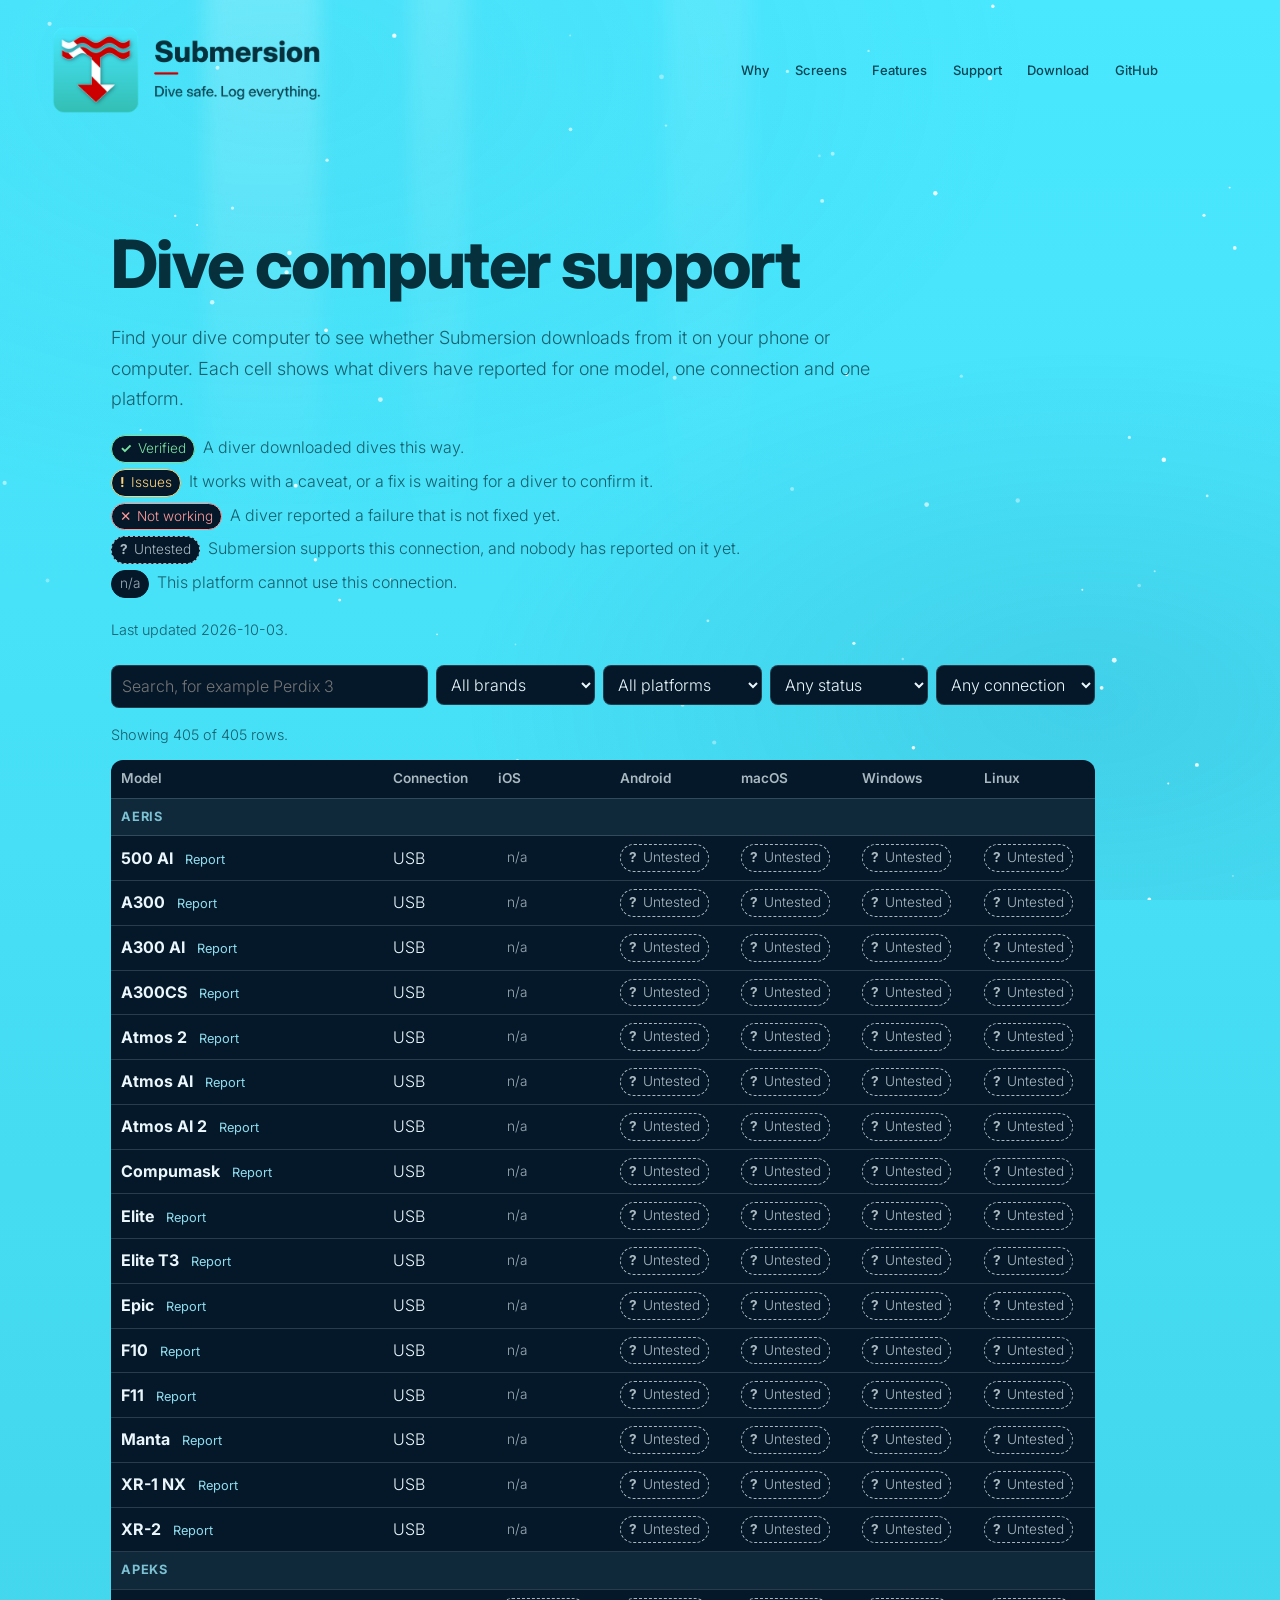
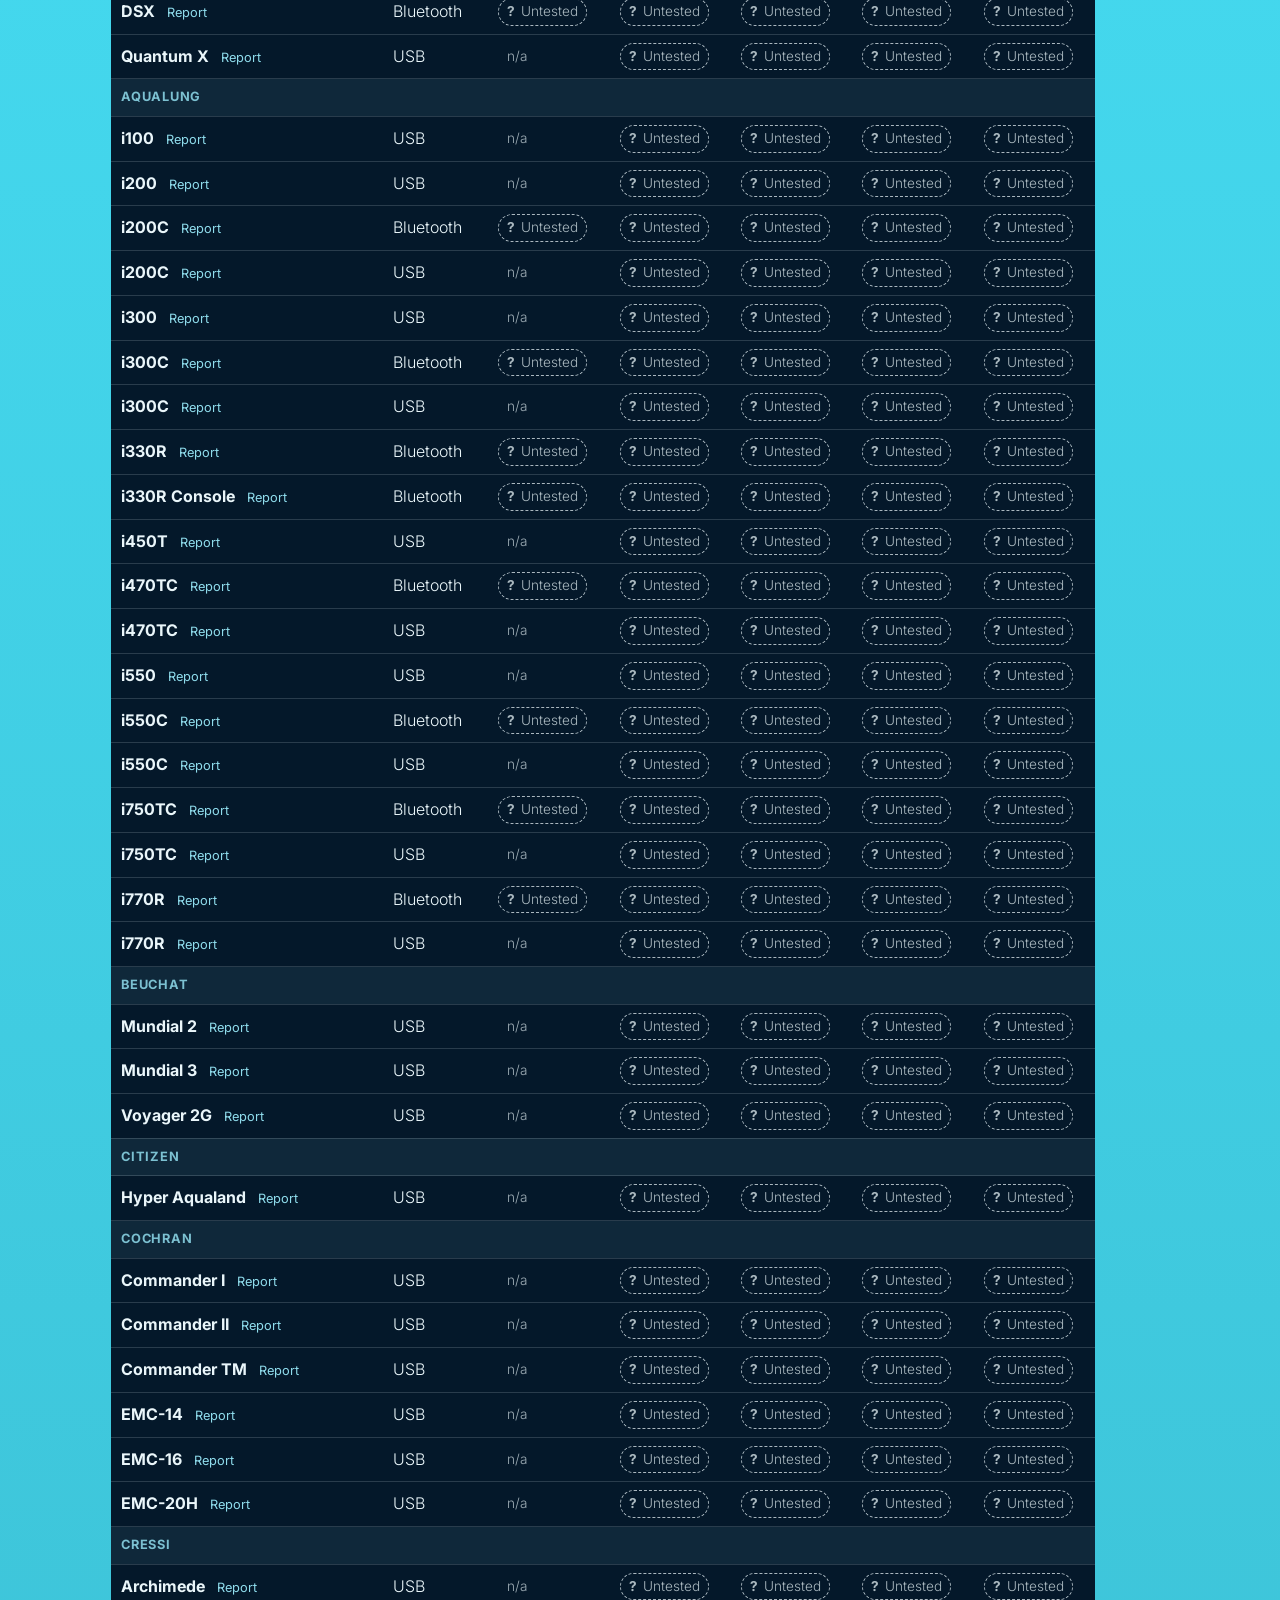
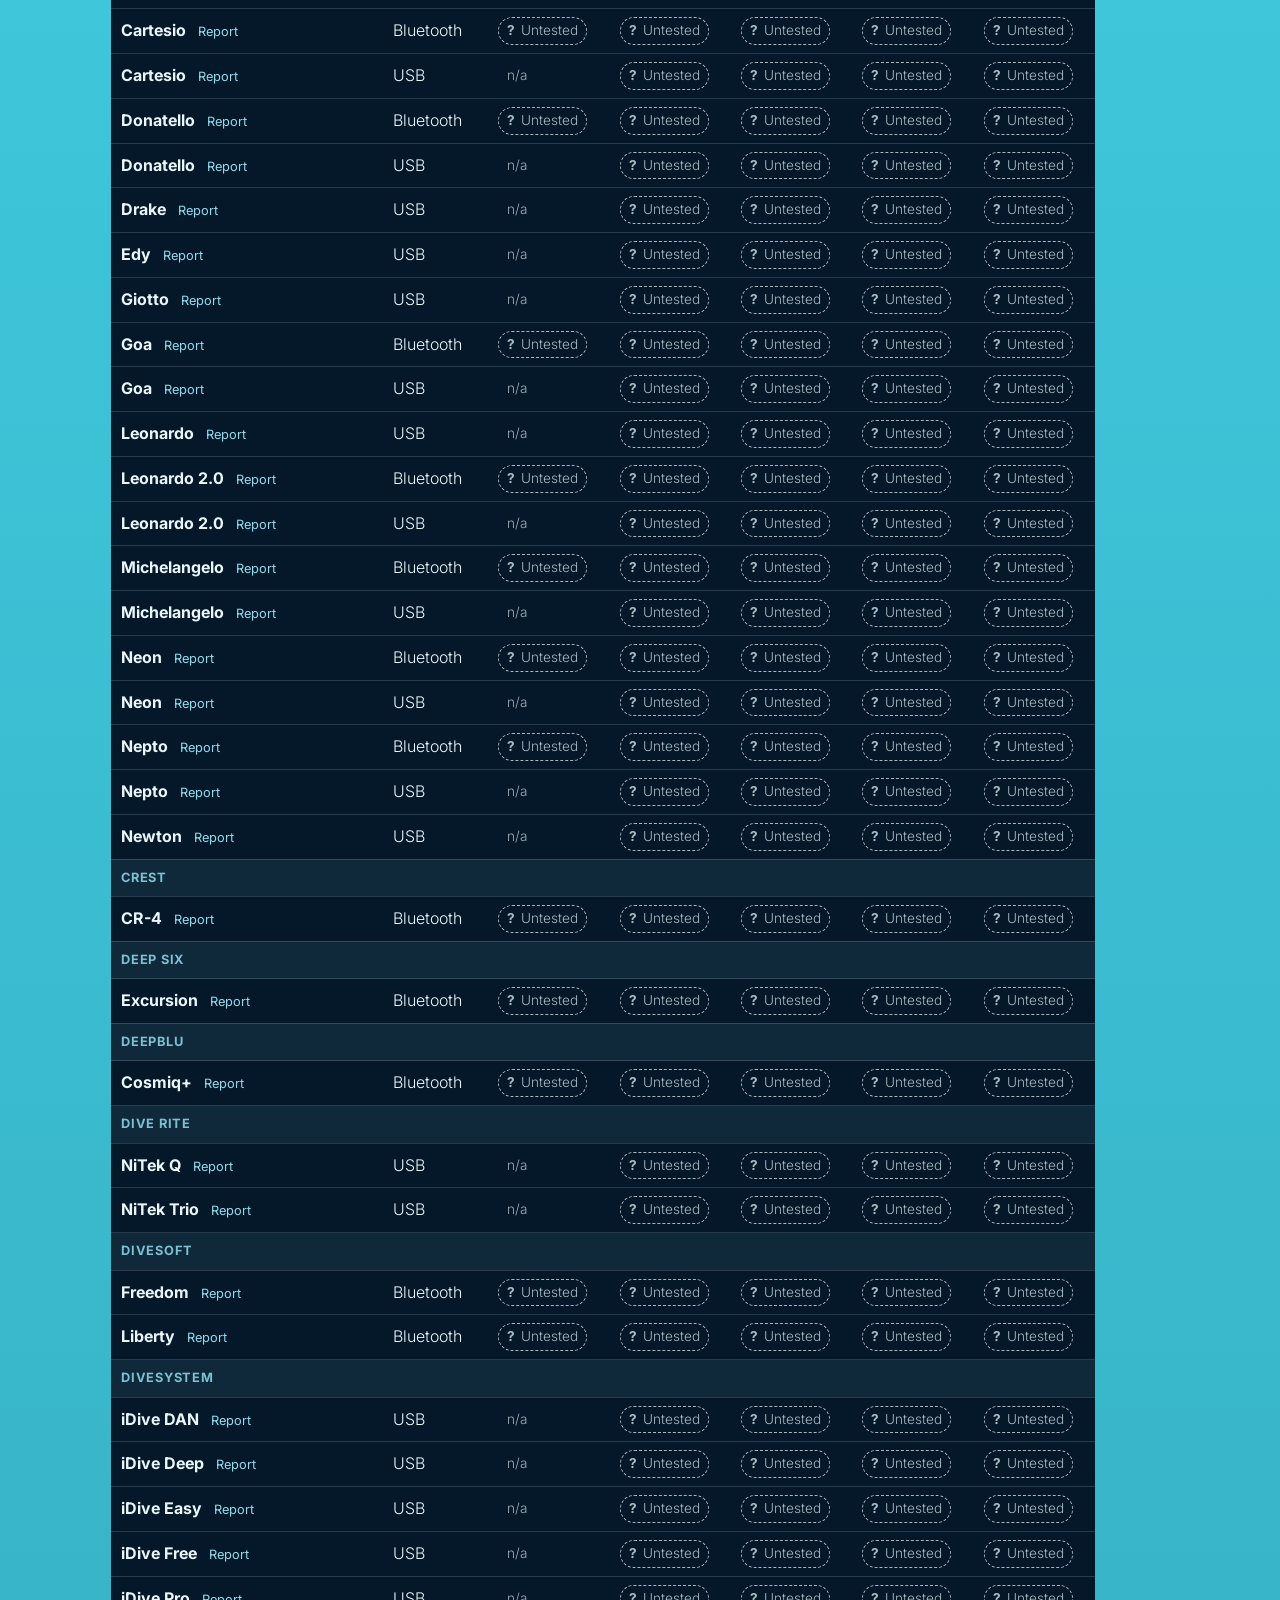
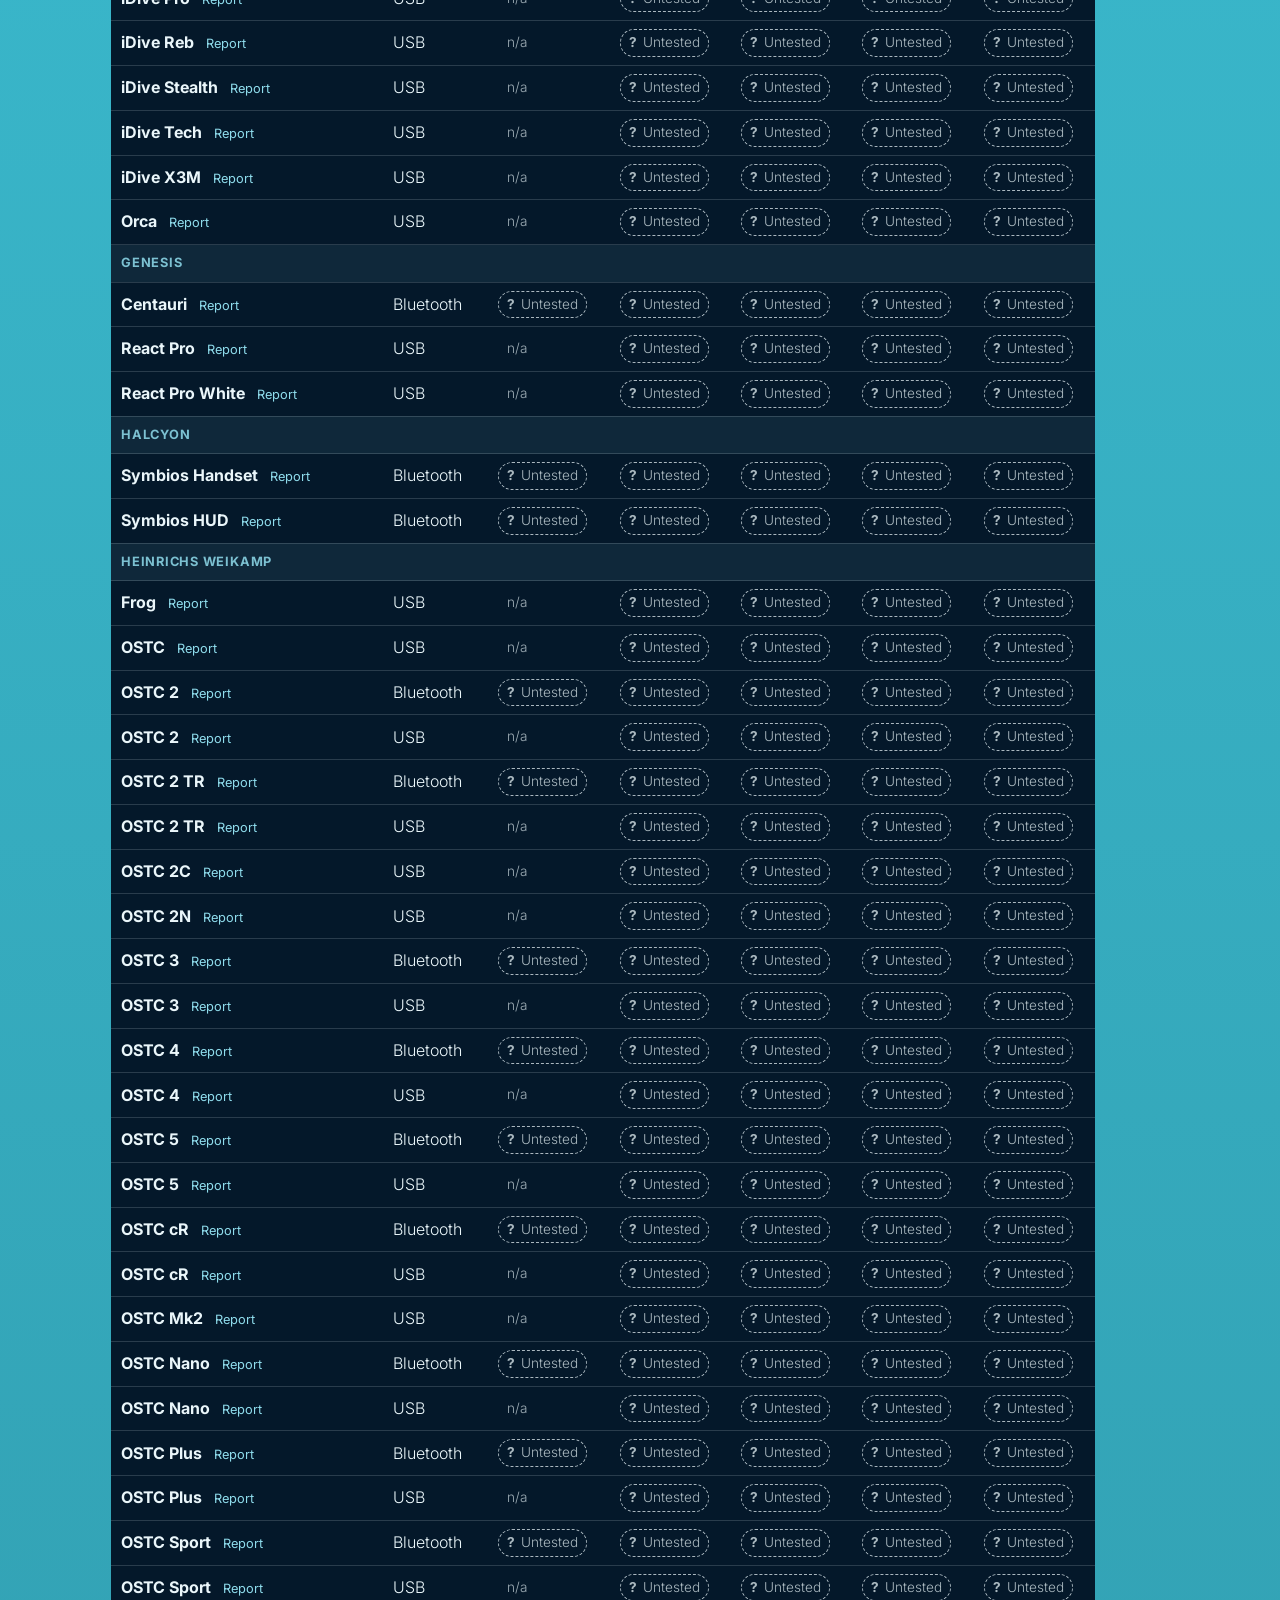
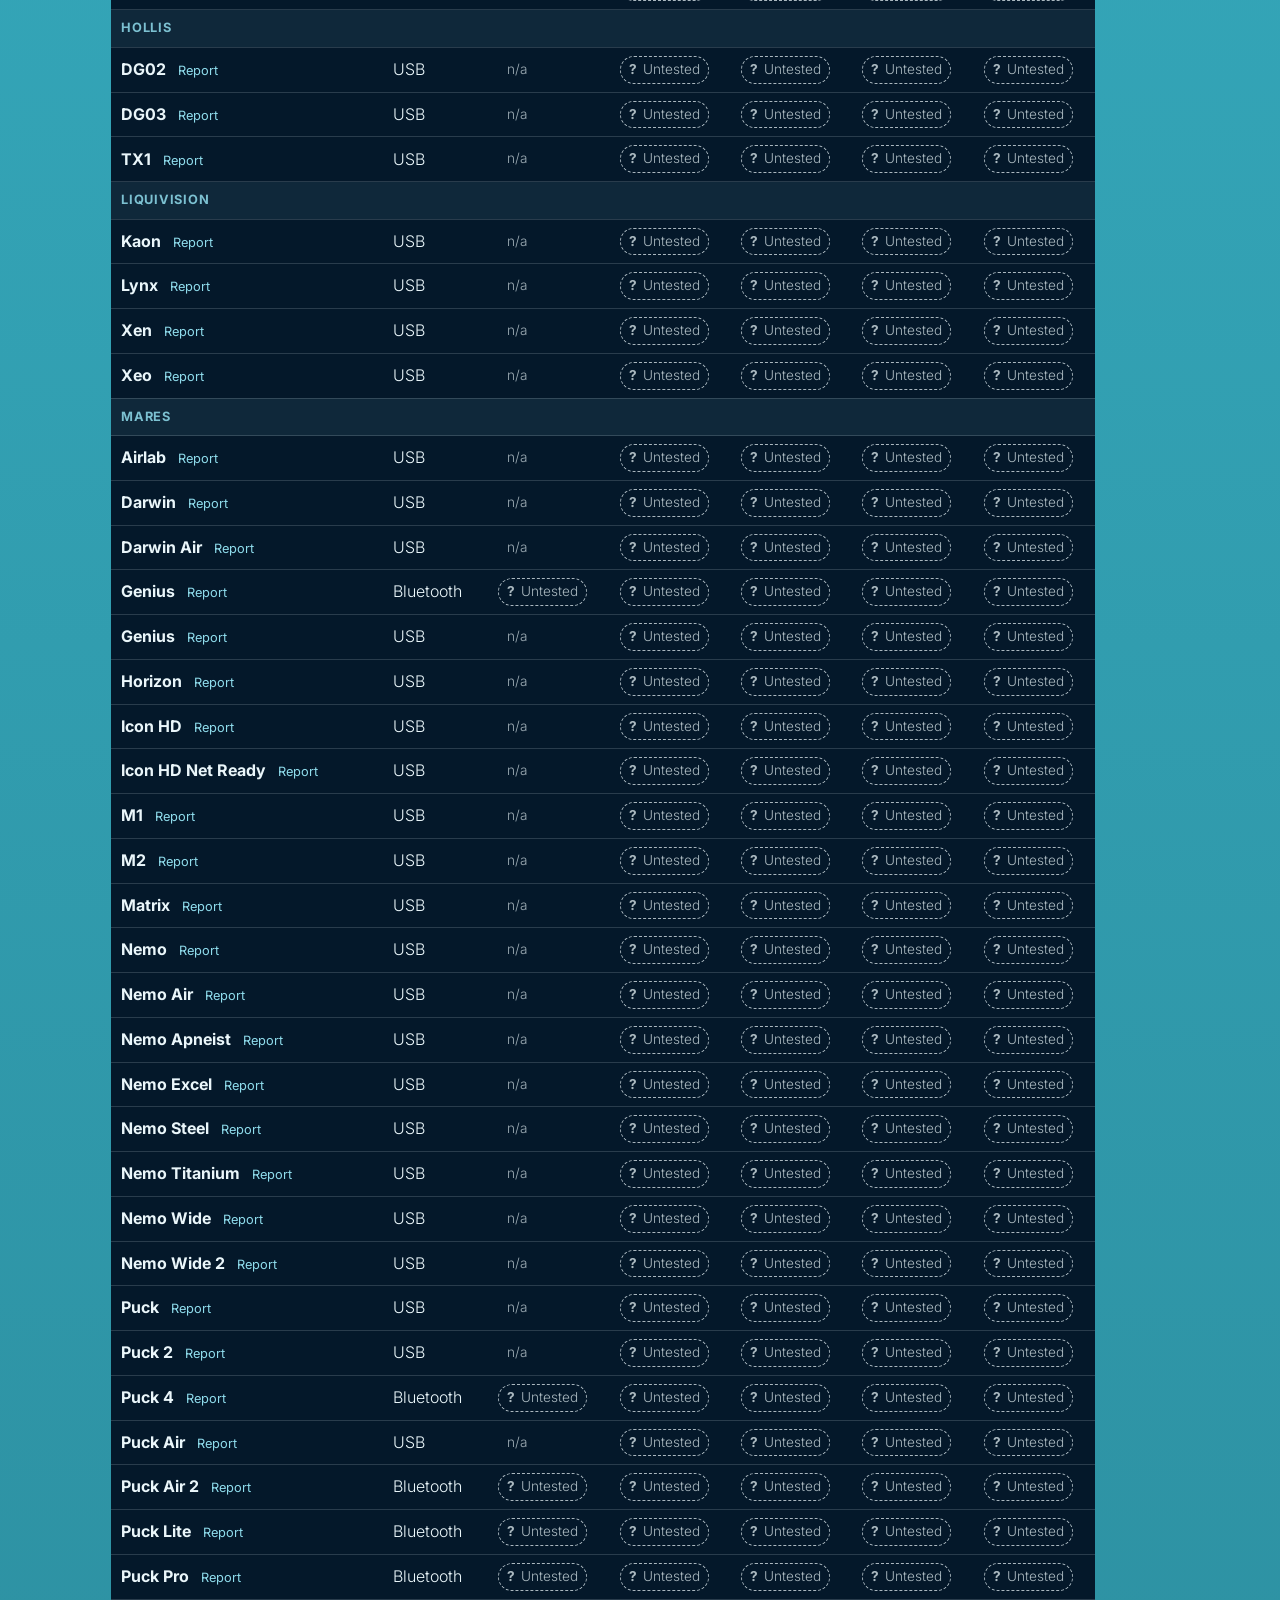
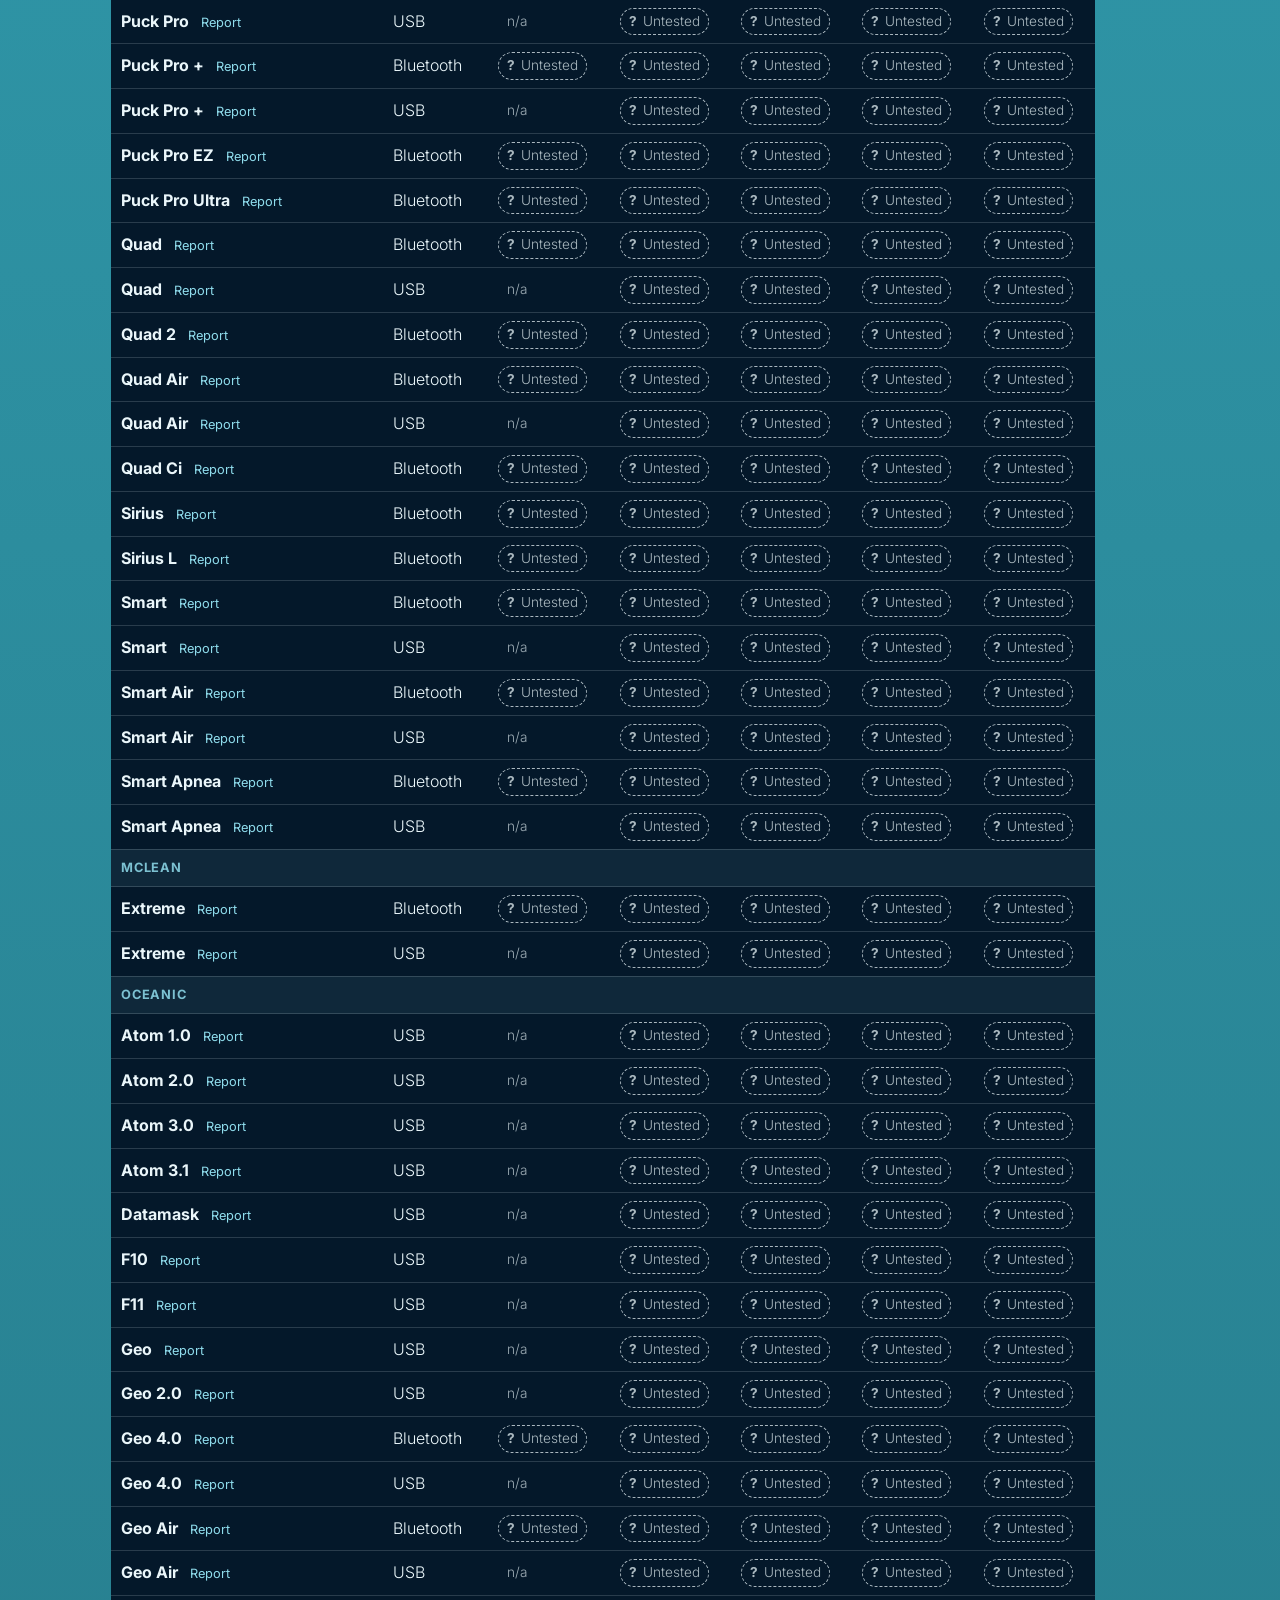
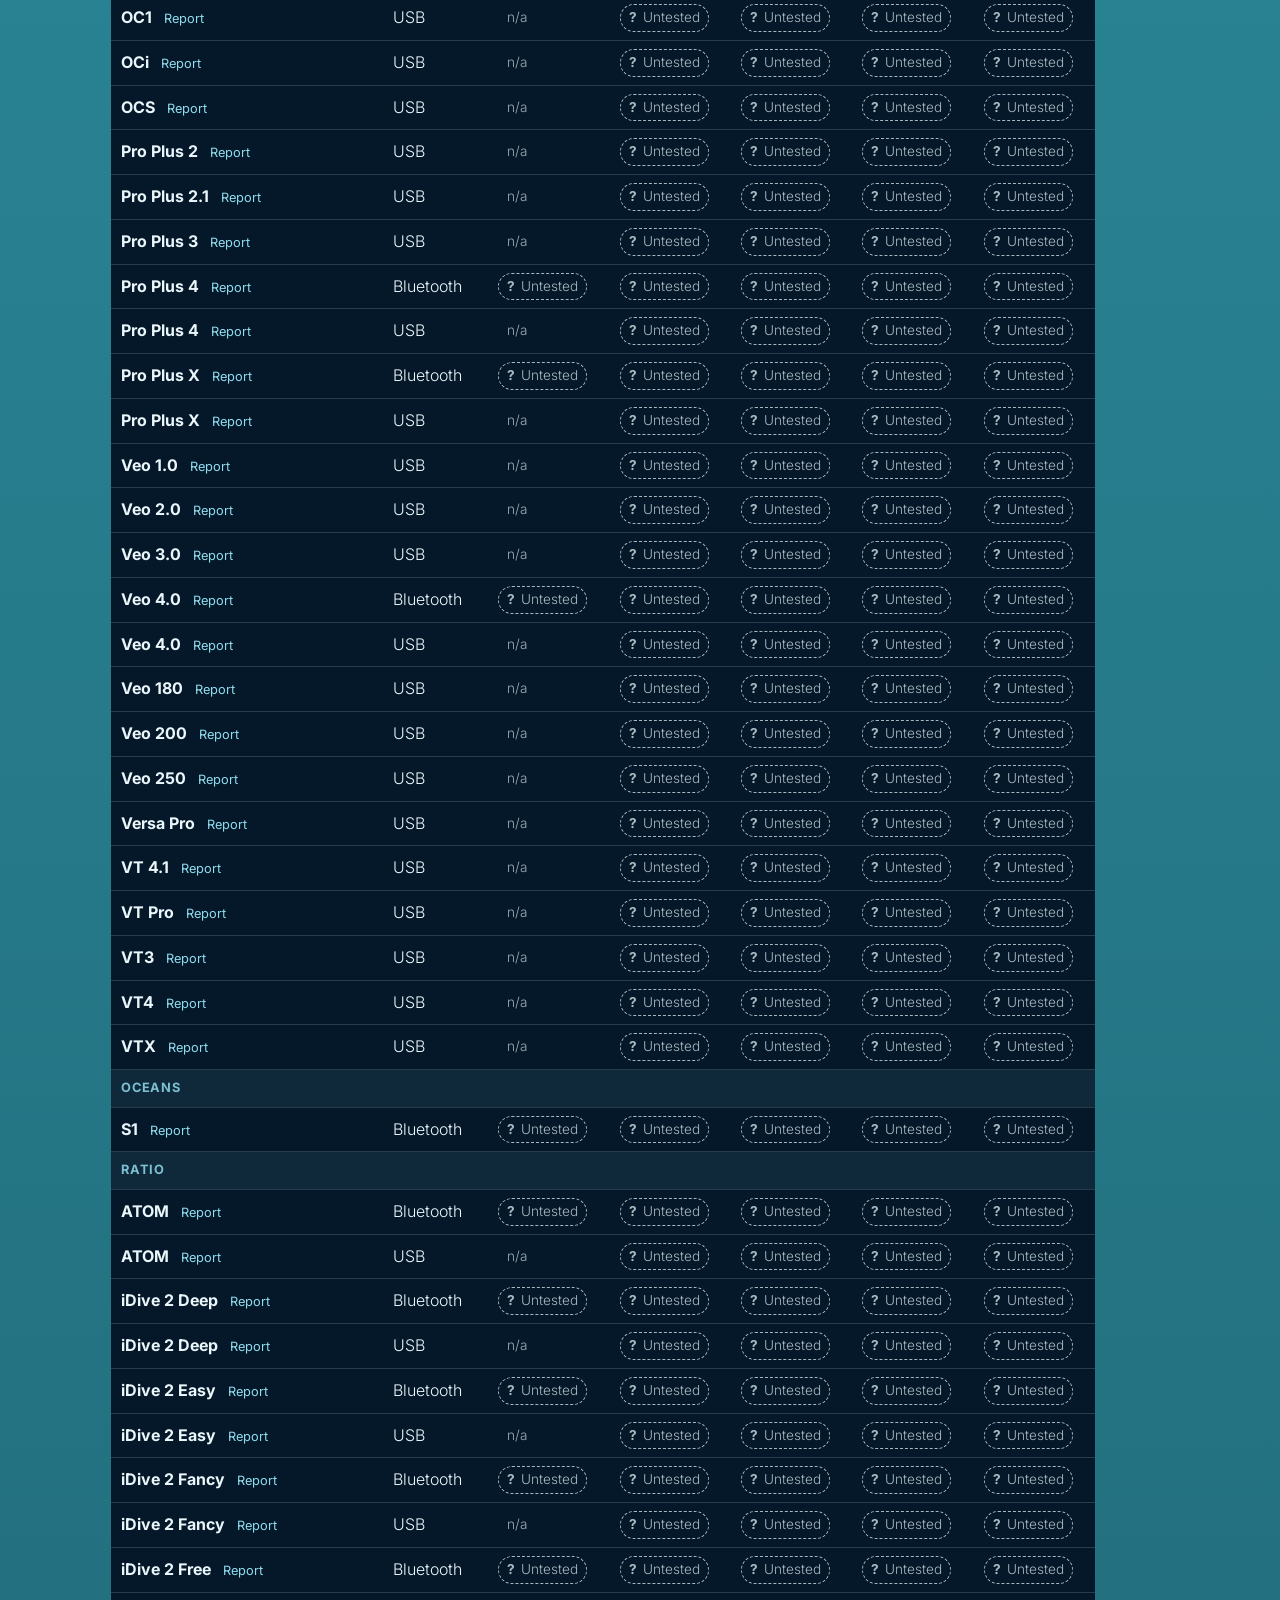
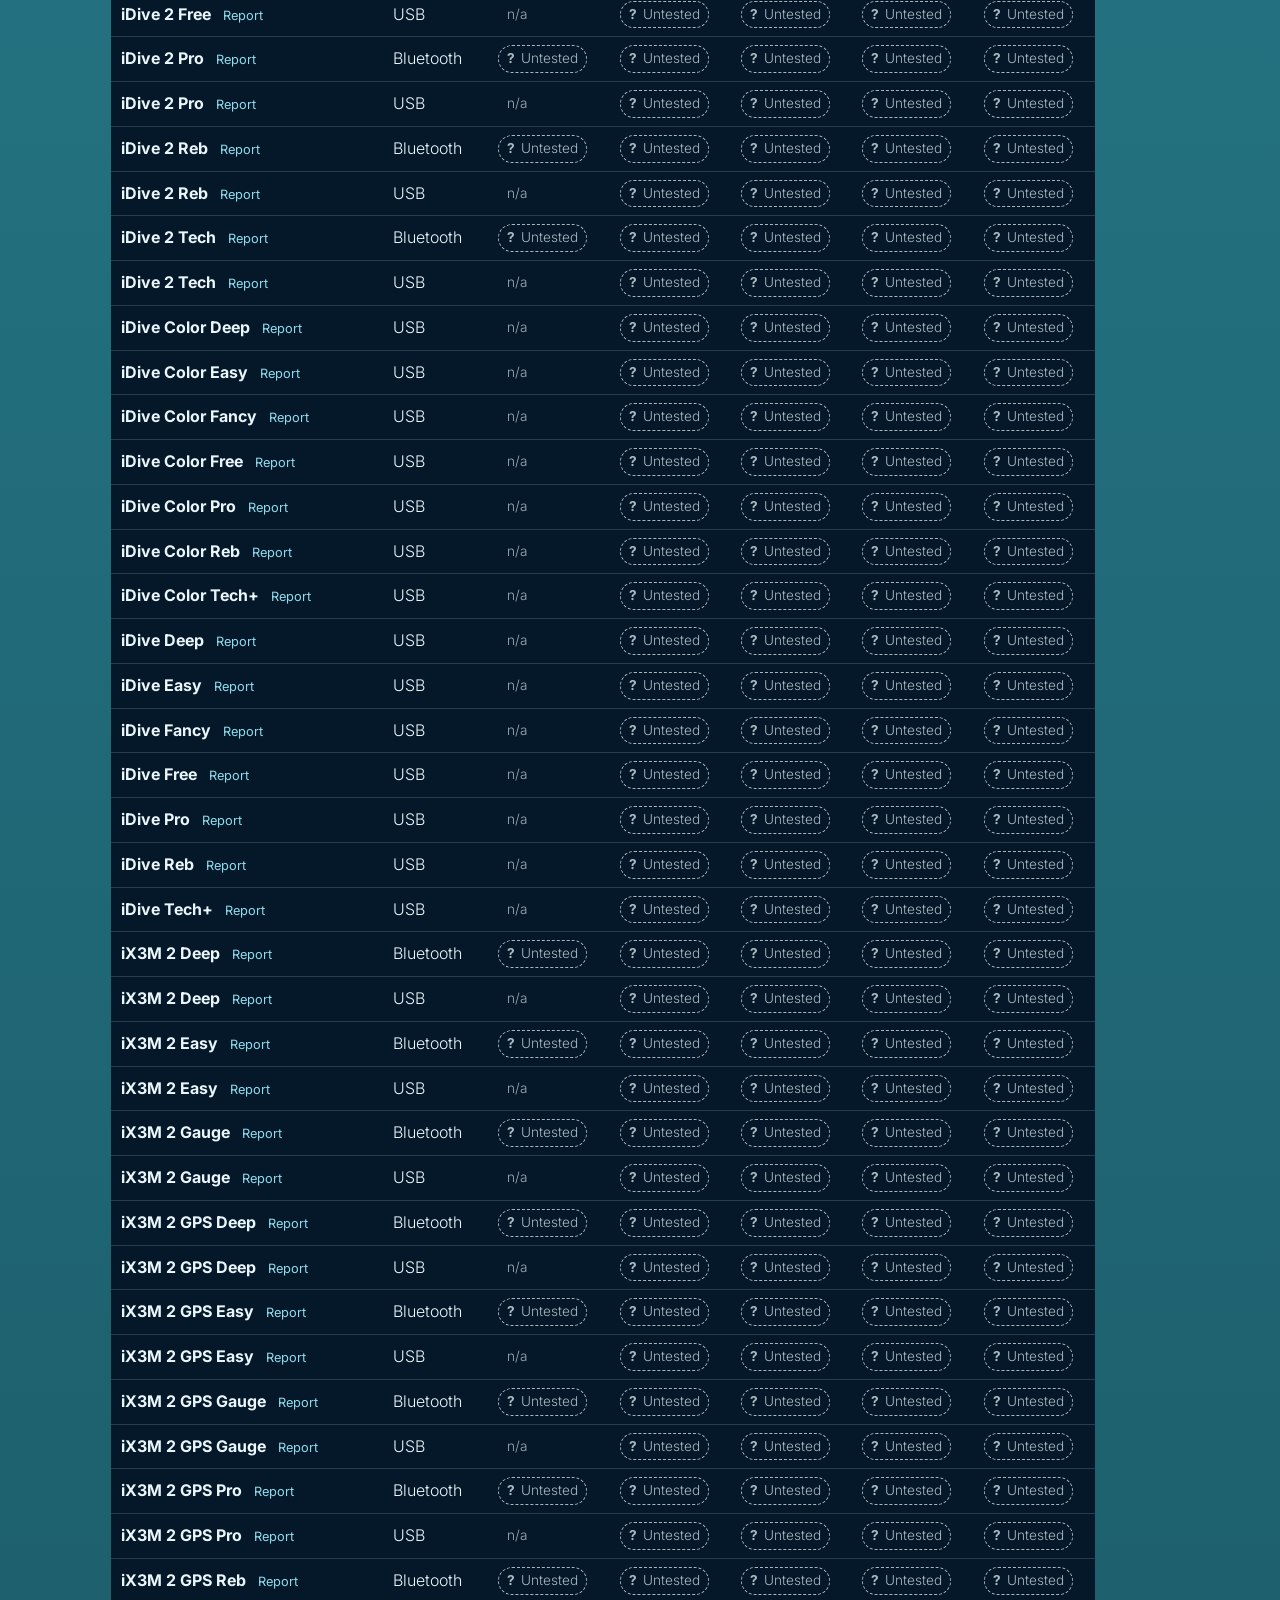
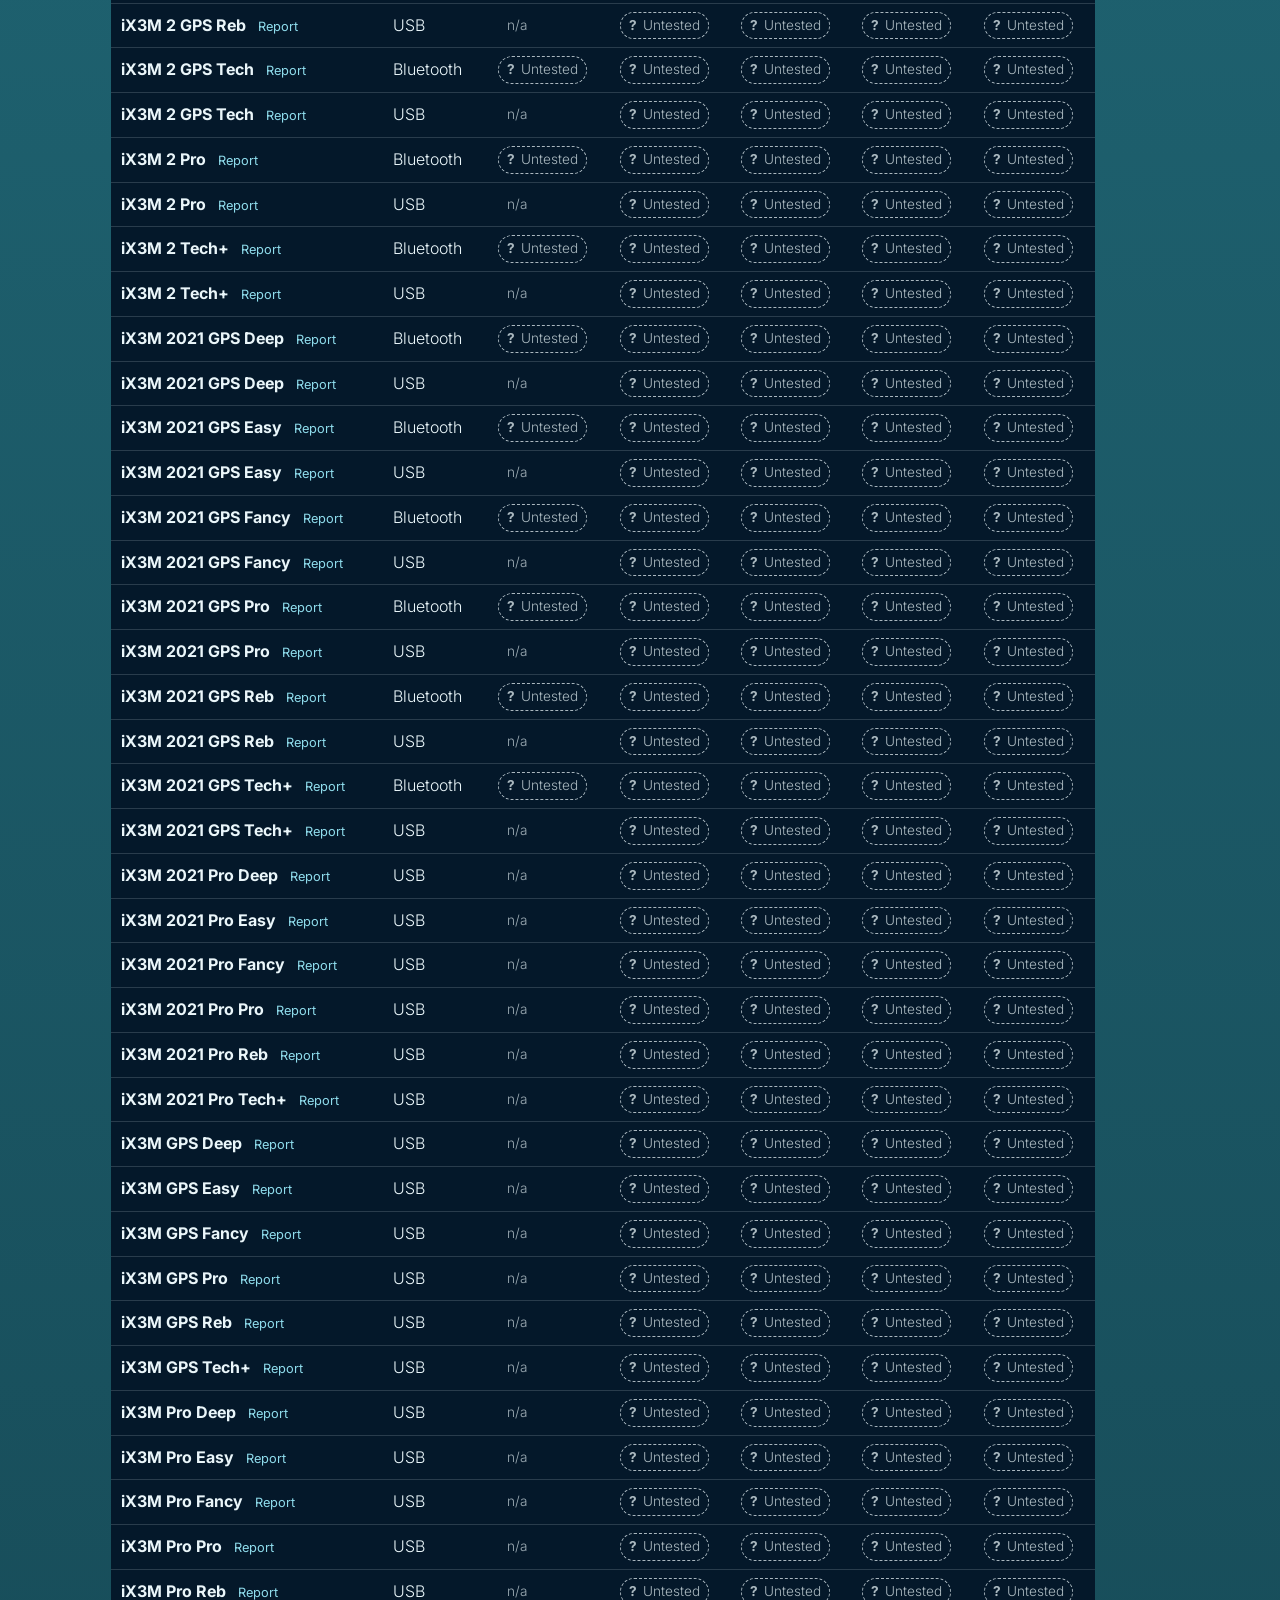
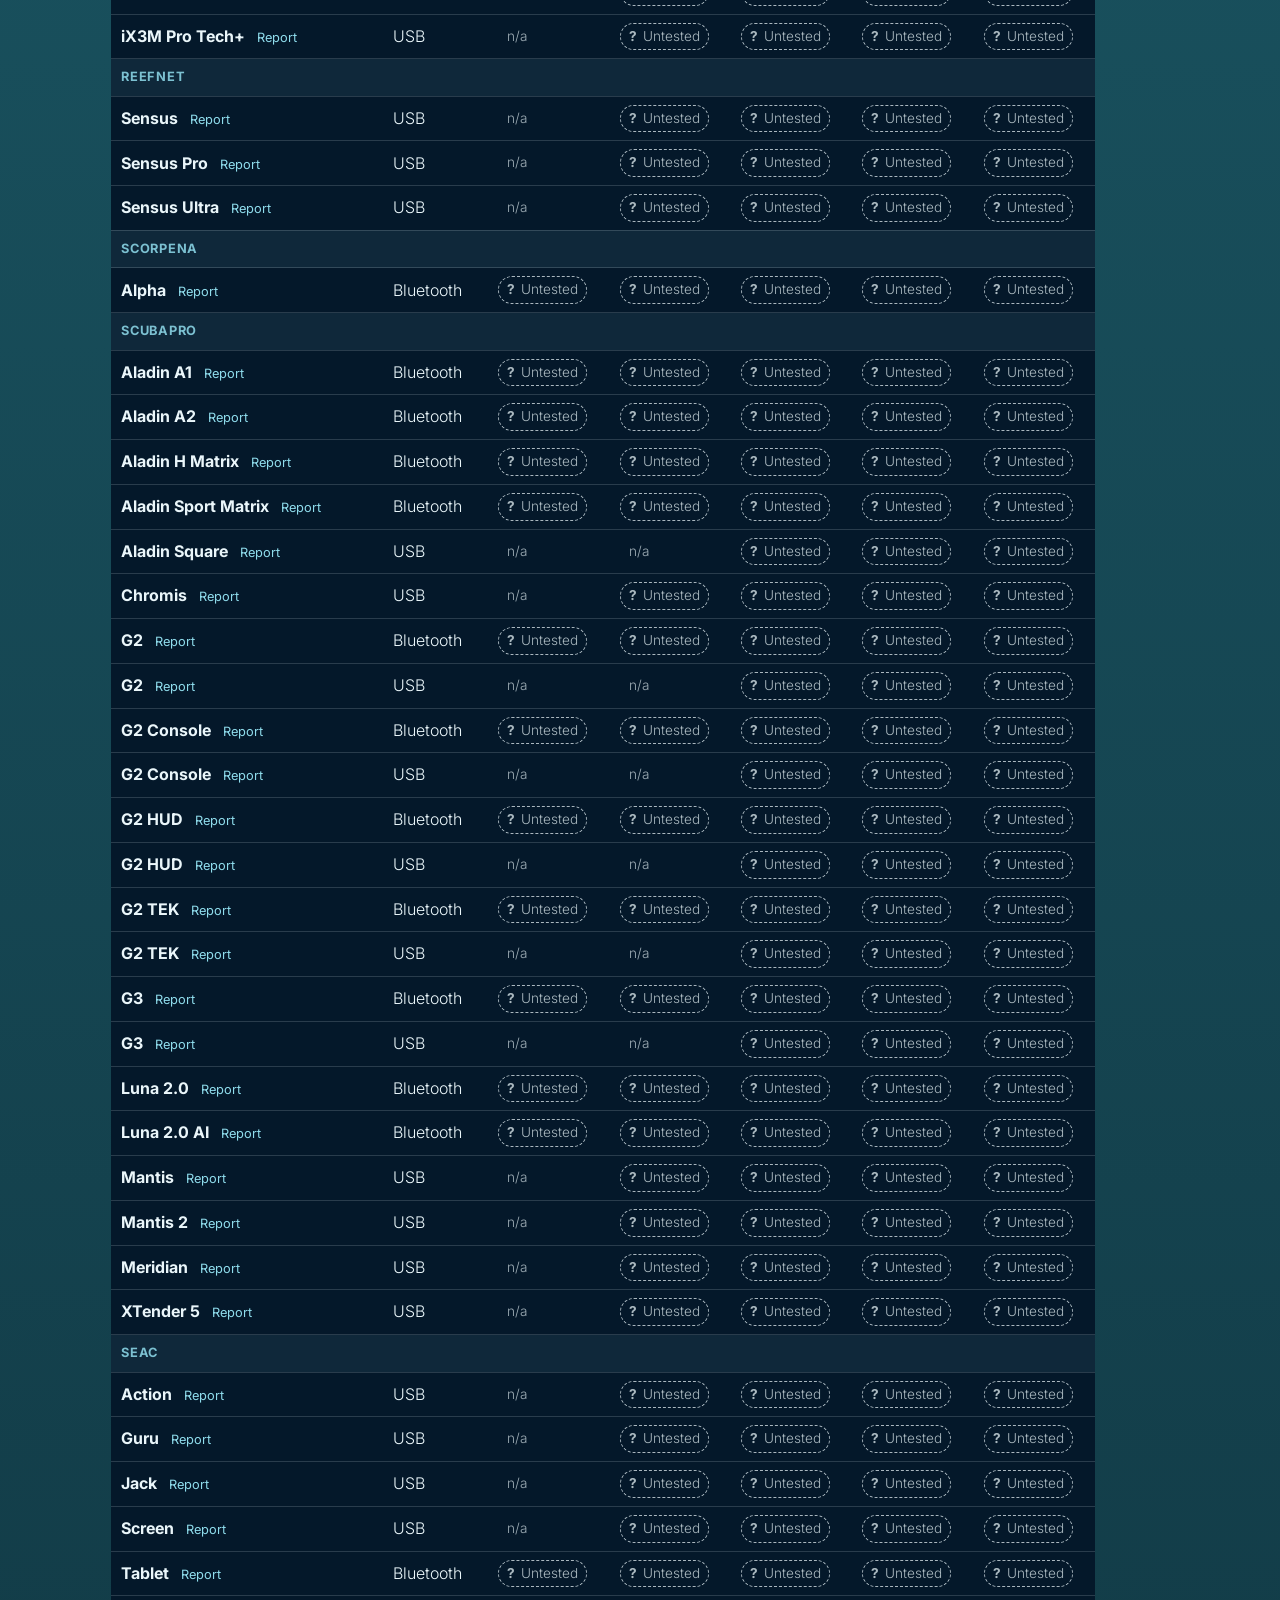
==== commit befbee46: "feat(computers): link every model to a pre-filled report form" ====
--- a/computers/index.html
+++ b/computers/index.html
@@ -123,10 +123,11 @@
       <section class="matrix__help">
         <h2>Help fill the gaps</h2>
         <p>
-          Tried Submersion with your computer? Post what happened in the
-          <a href="https://scubaboard.com/community/threads/submersion-free-open-source-dive-log-app-all-platforms-looking-for-dive-computer-testers.667061/">ScubaBoard thread</a>,
-          on <a href="https://www.reddit.com/r/submersion/">r/submersion</a> or as a
-          <a href="https://github.com/submersion-app/submersion/issues">GitHub issue</a>. Include the model, your phone or
+          Tried Submersion with your computer?
+          <a href="https://github.com/submersion-app/submersion/issues/new?template=computer-report.yml&amp;labels=computer-report" target="_blank" rel="noreferrer">Report your result</a>
+          (it takes a free GitHub account), or post what happened in the
+          <a href="https://scubaboard.com/community/threads/submersion-free-open-source-dive-log-app-all-platforms-looking-for-dive-computer-testers.667061/">ScubaBoard thread</a>
+          or on <a href="https://www.reddit.com/r/submersion/">r/submersion</a>. Include the model, your phone or
           computer and its operating system, Bluetooth or USB, and your Submersion version. Reports are added to this page
           each month.
         </p>
--- a/computers/page.css
+++ b/computers/page.css
@@ -40,6 +40,8 @@
 .detail h3 { margin: 0 0 4px; font-size: 1rem; }
 .detail ul { margin: 8px 0 0; padding-left: 18px; display: grid; gap: 8px; }
 .detail a { color: var(--cyan); }
+.report { margin-left: 8px; font-size: 0.8rem; font-weight: 400; color: var(--cyan); }
+.detail .report { margin-left: 0; }
 
 .cell {
   display: inline-flex; align-items: center; gap: 6px; padding: 2px 8px; border-radius: 999px;
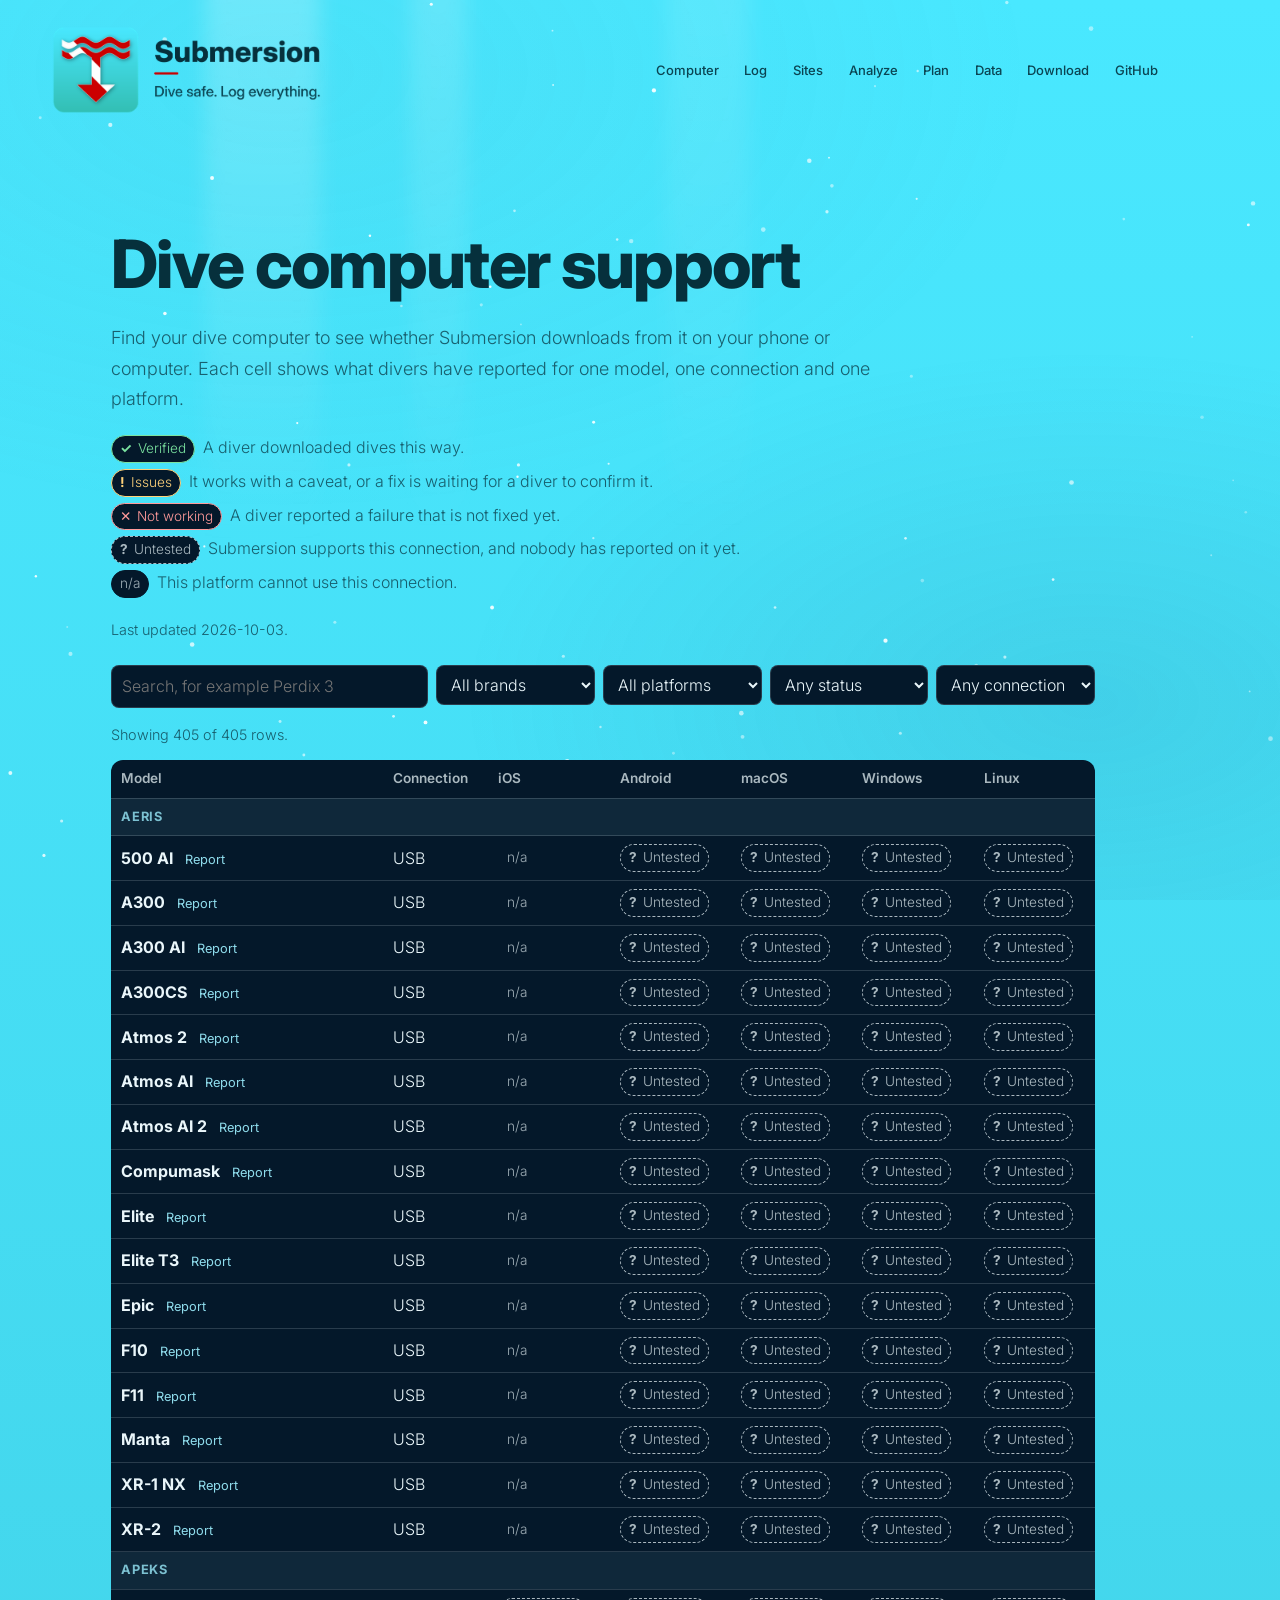
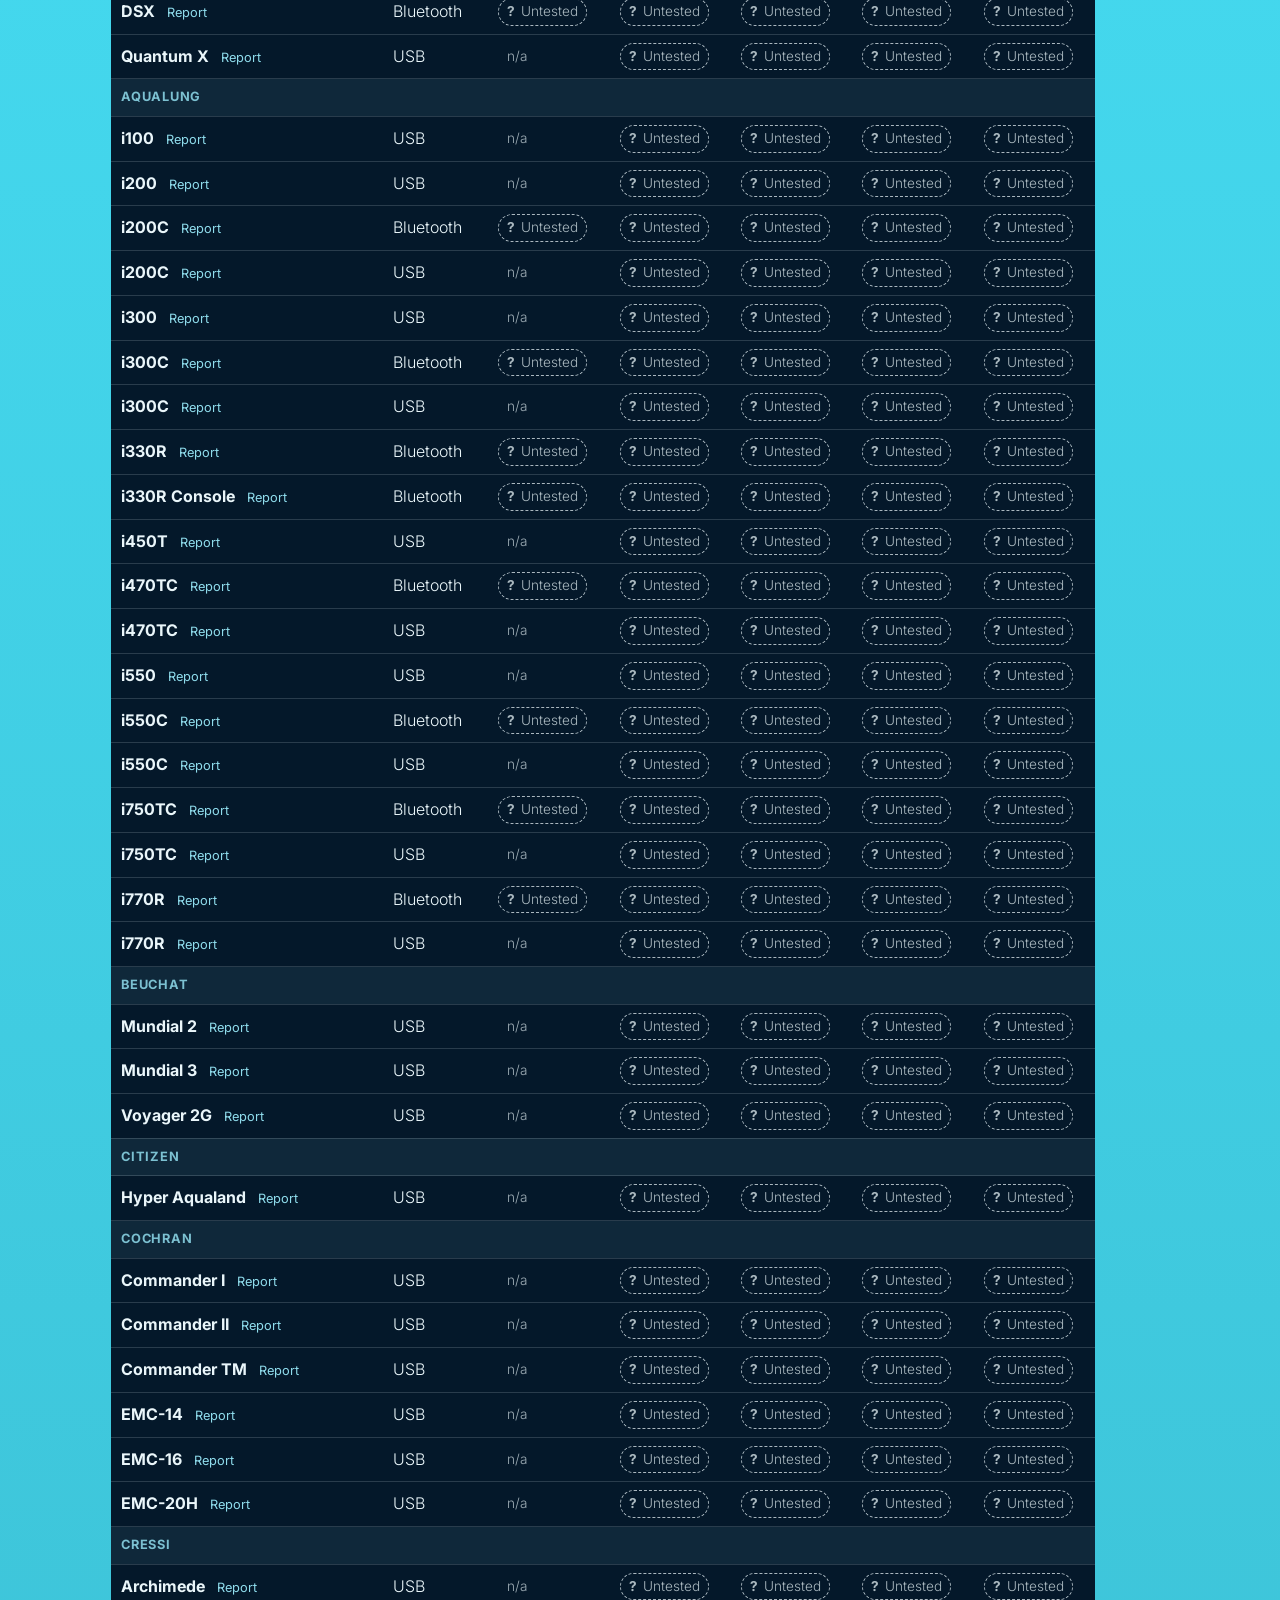
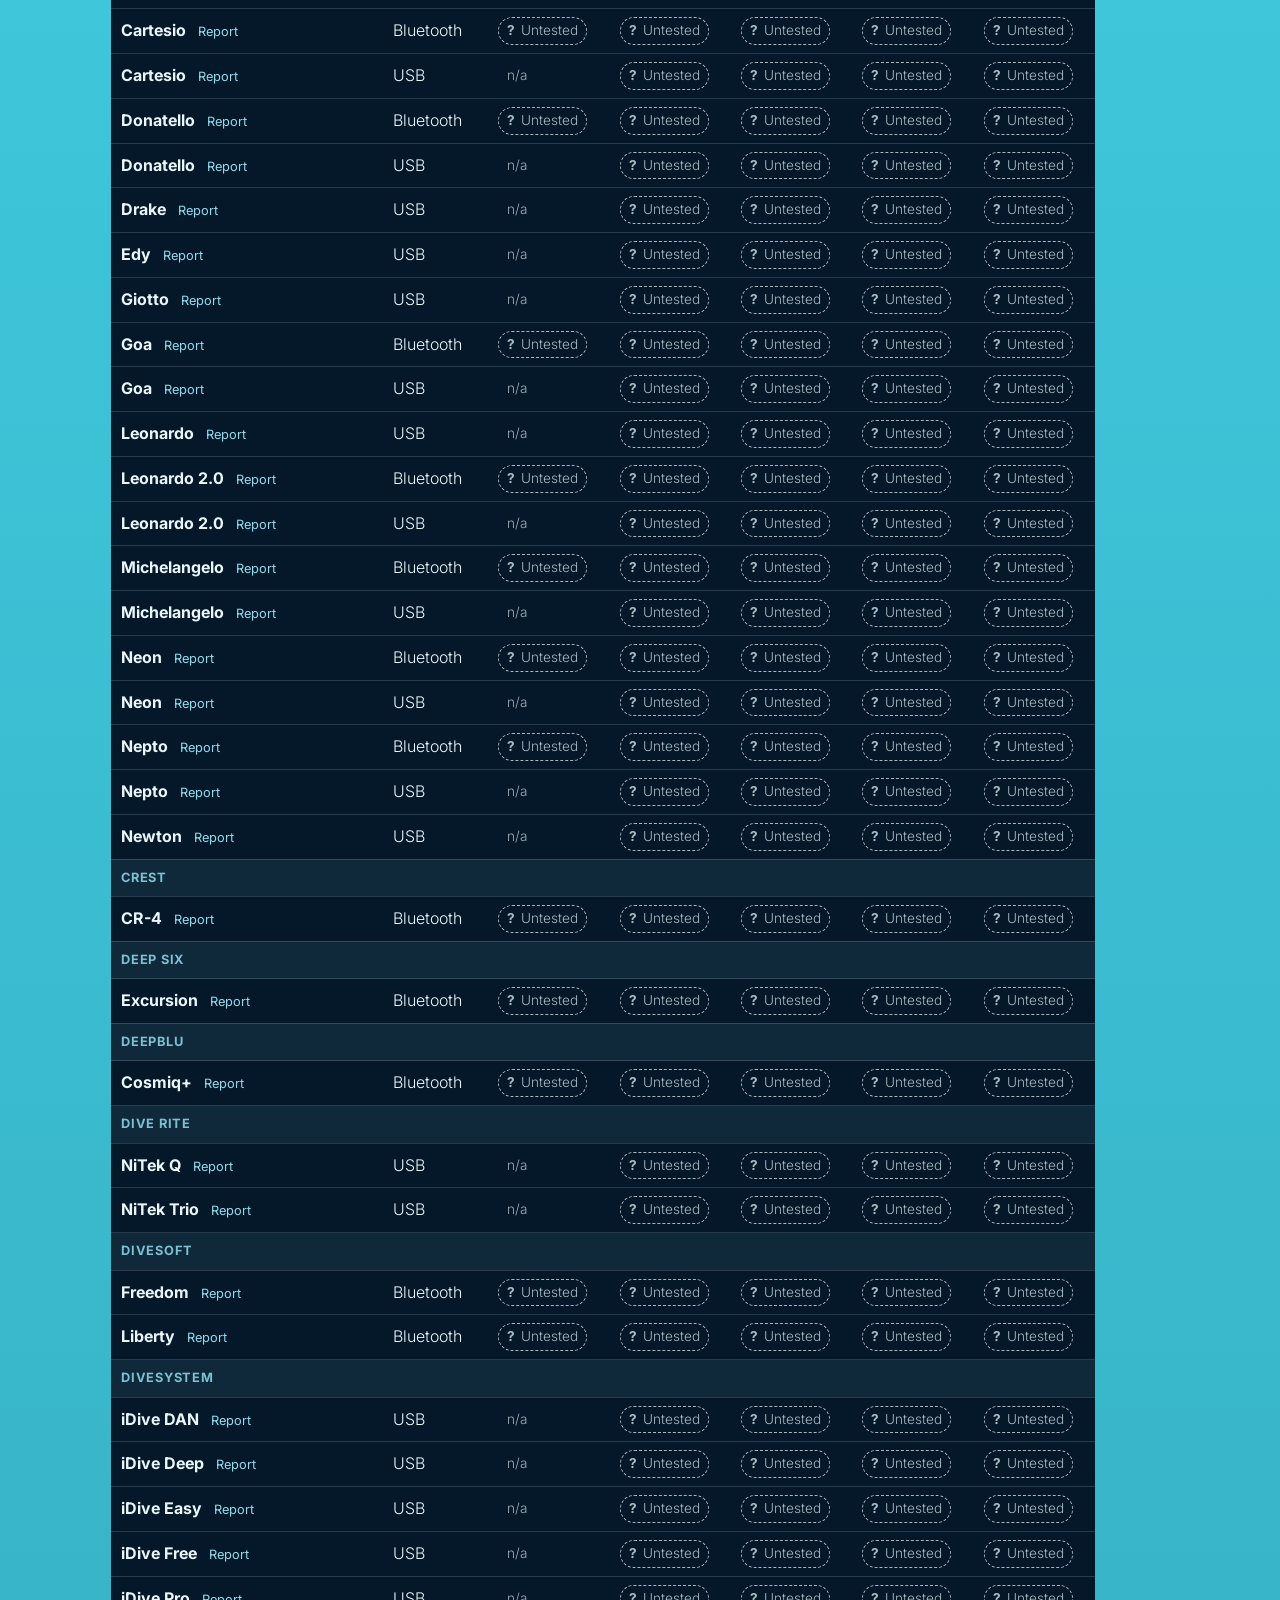
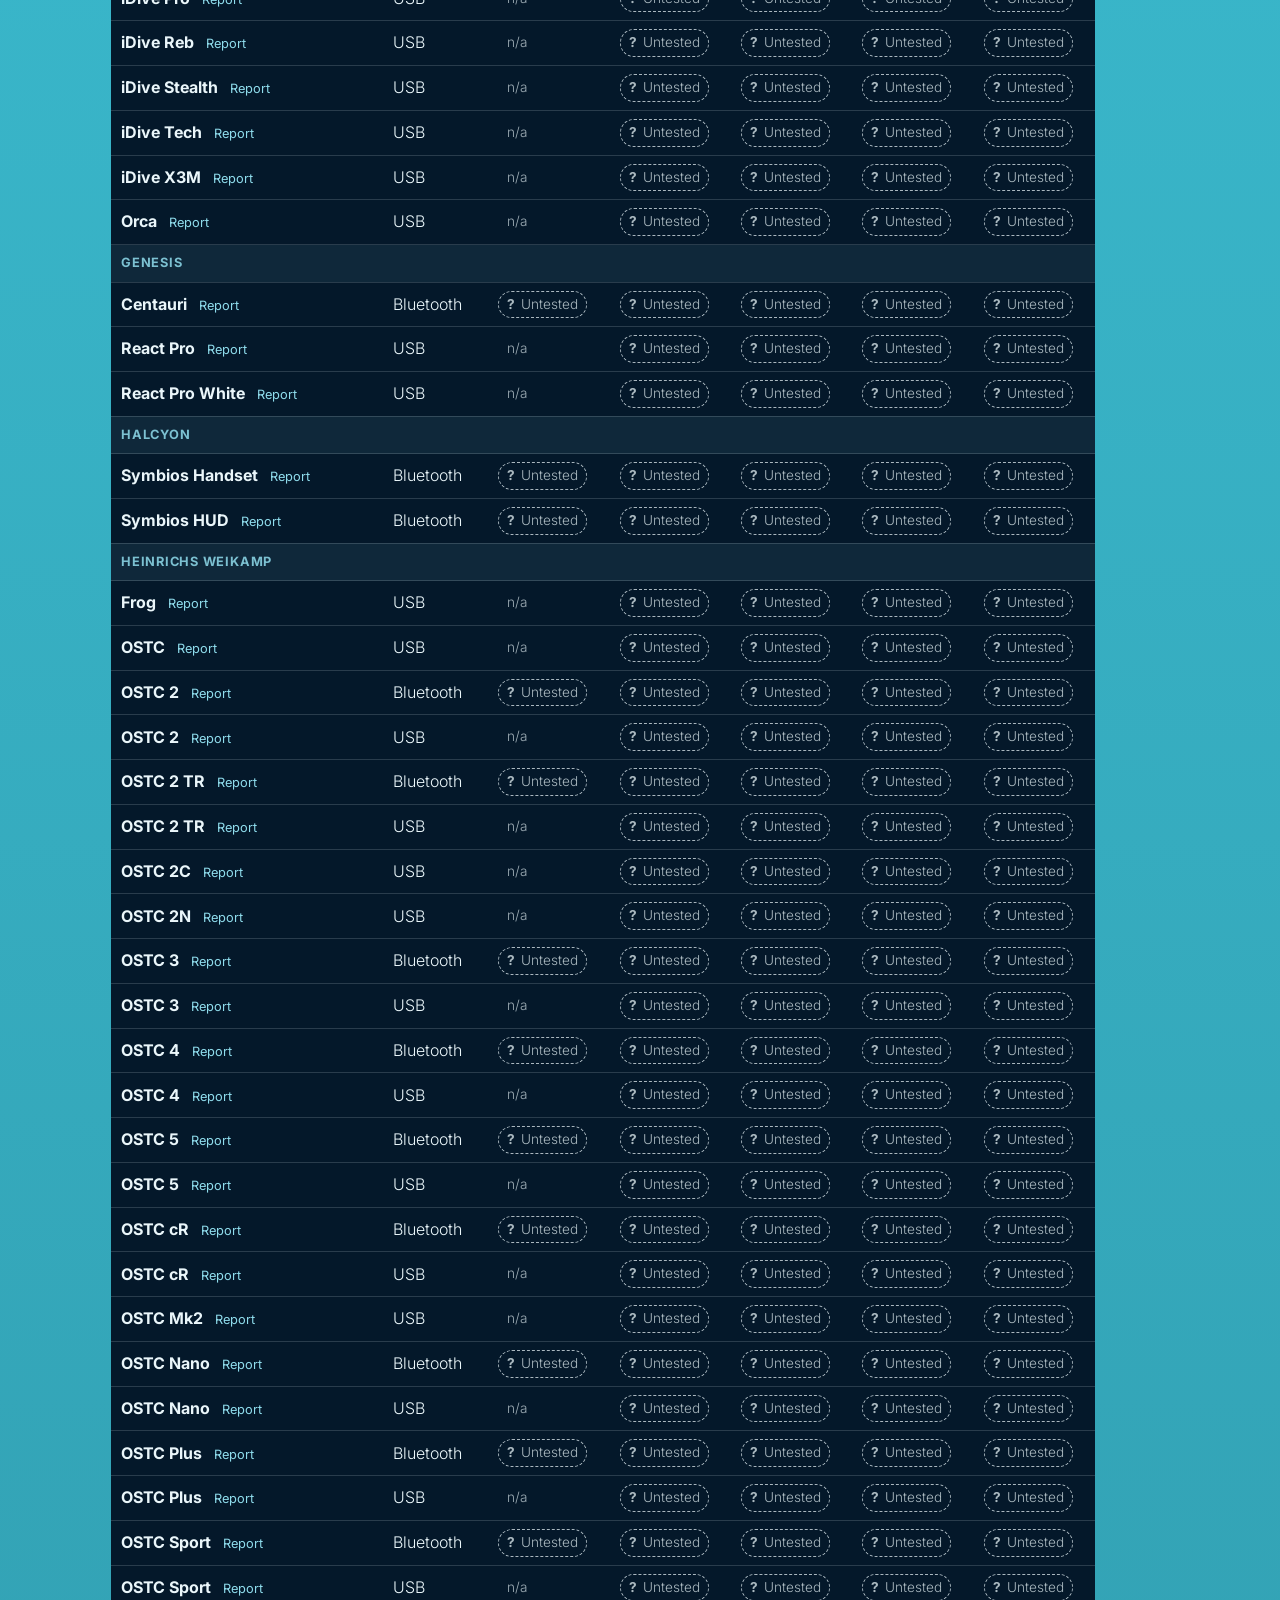
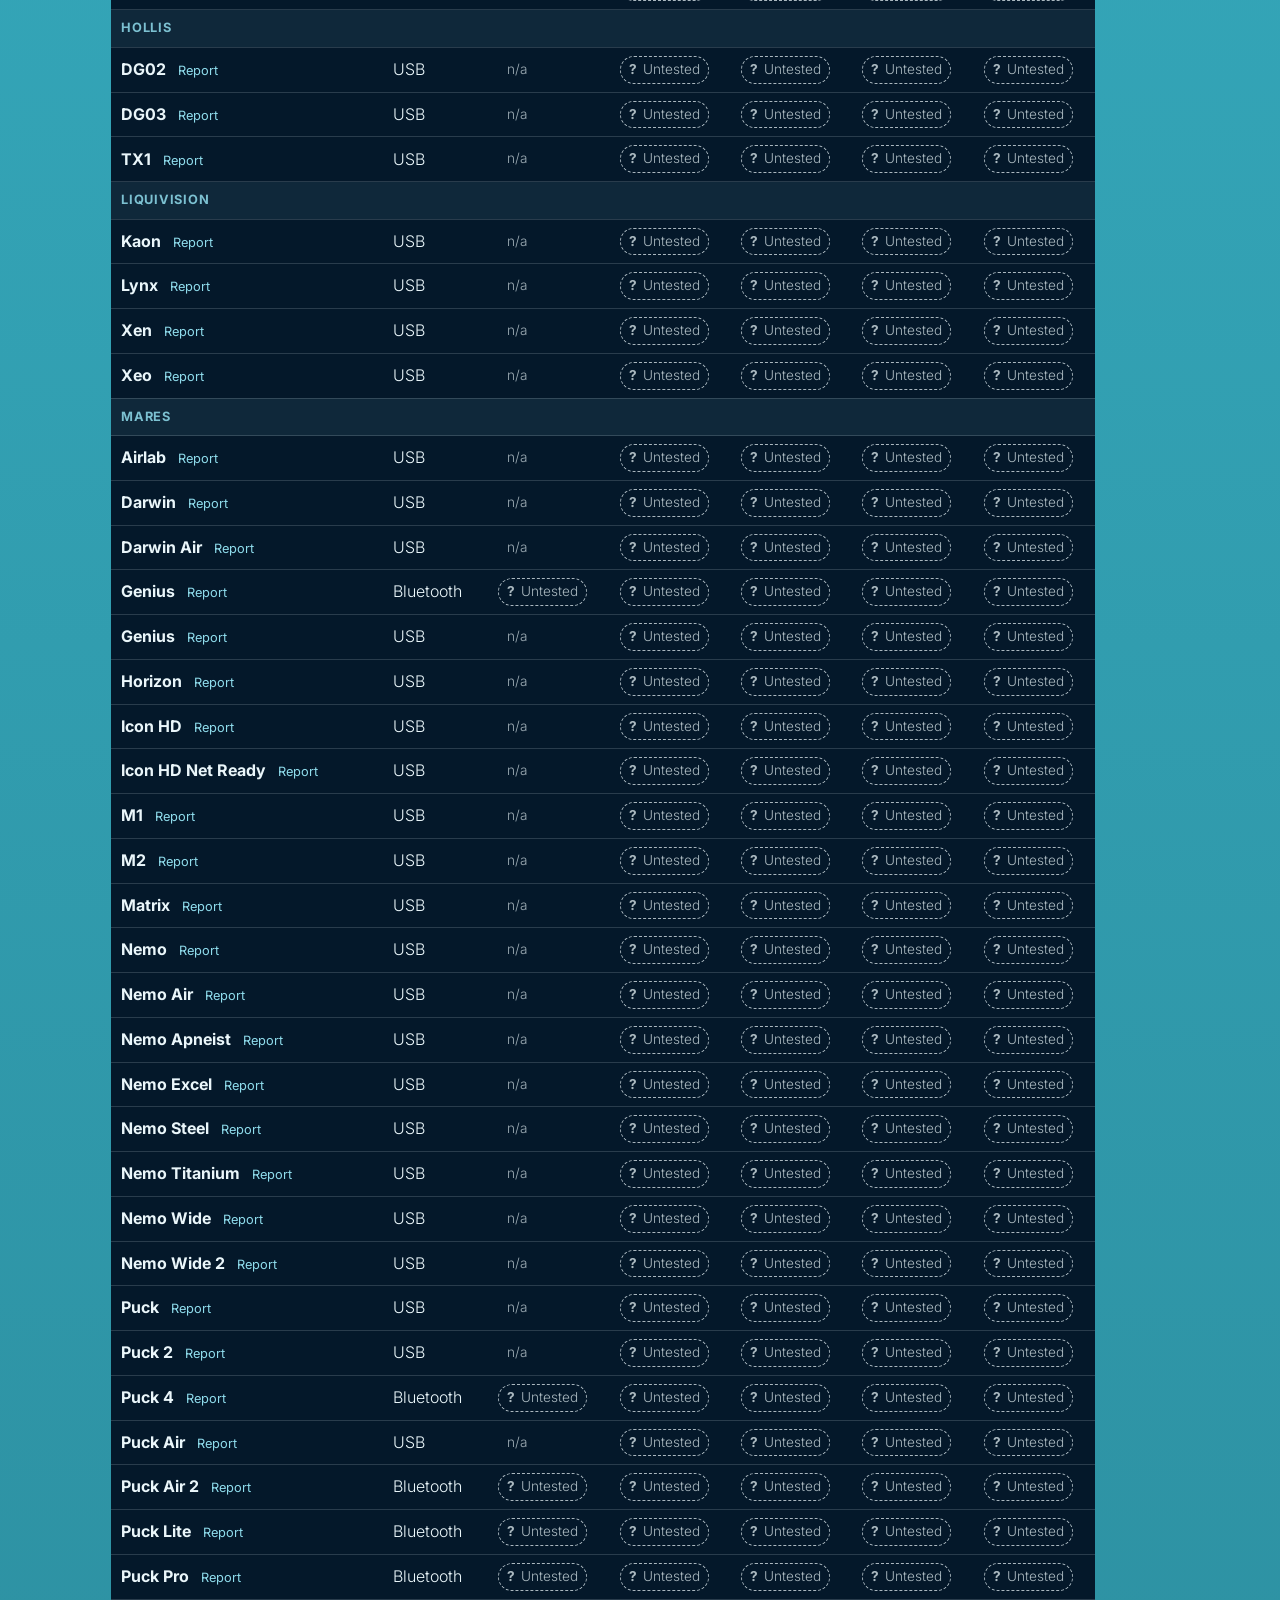
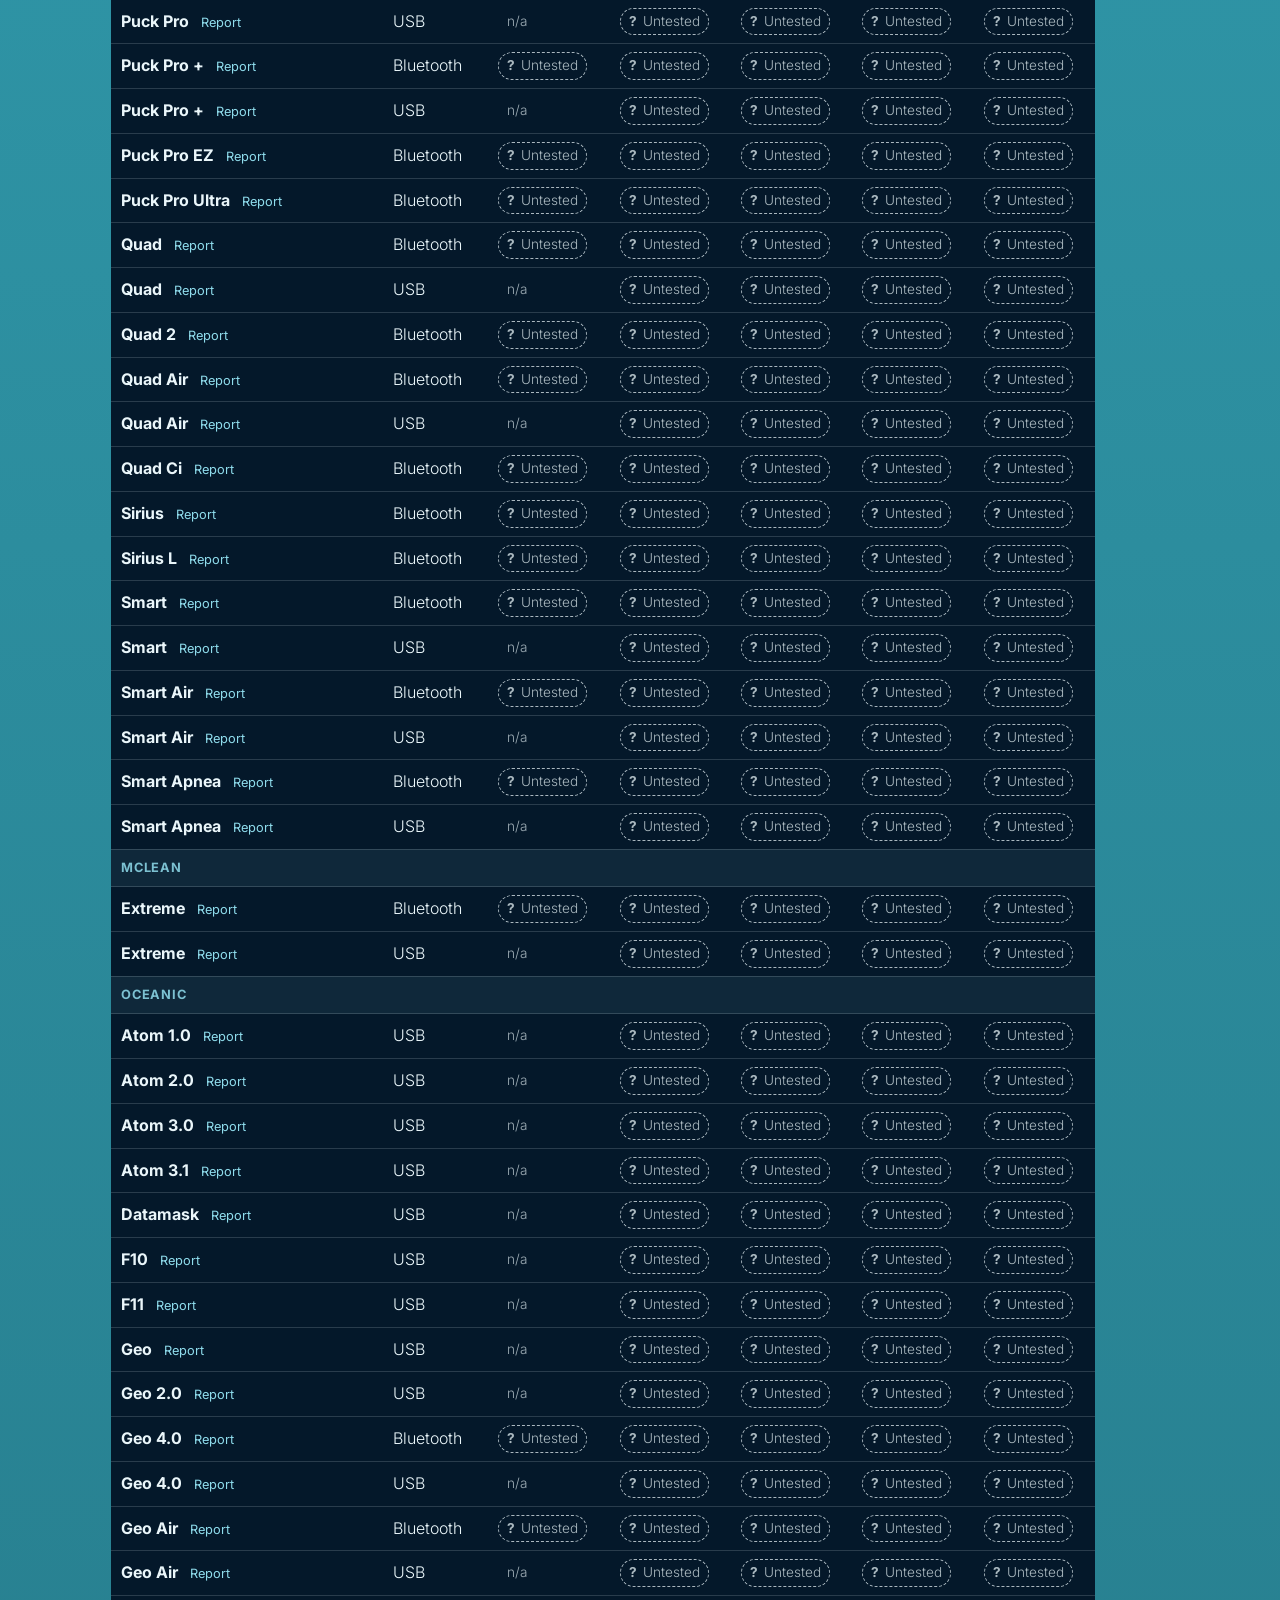
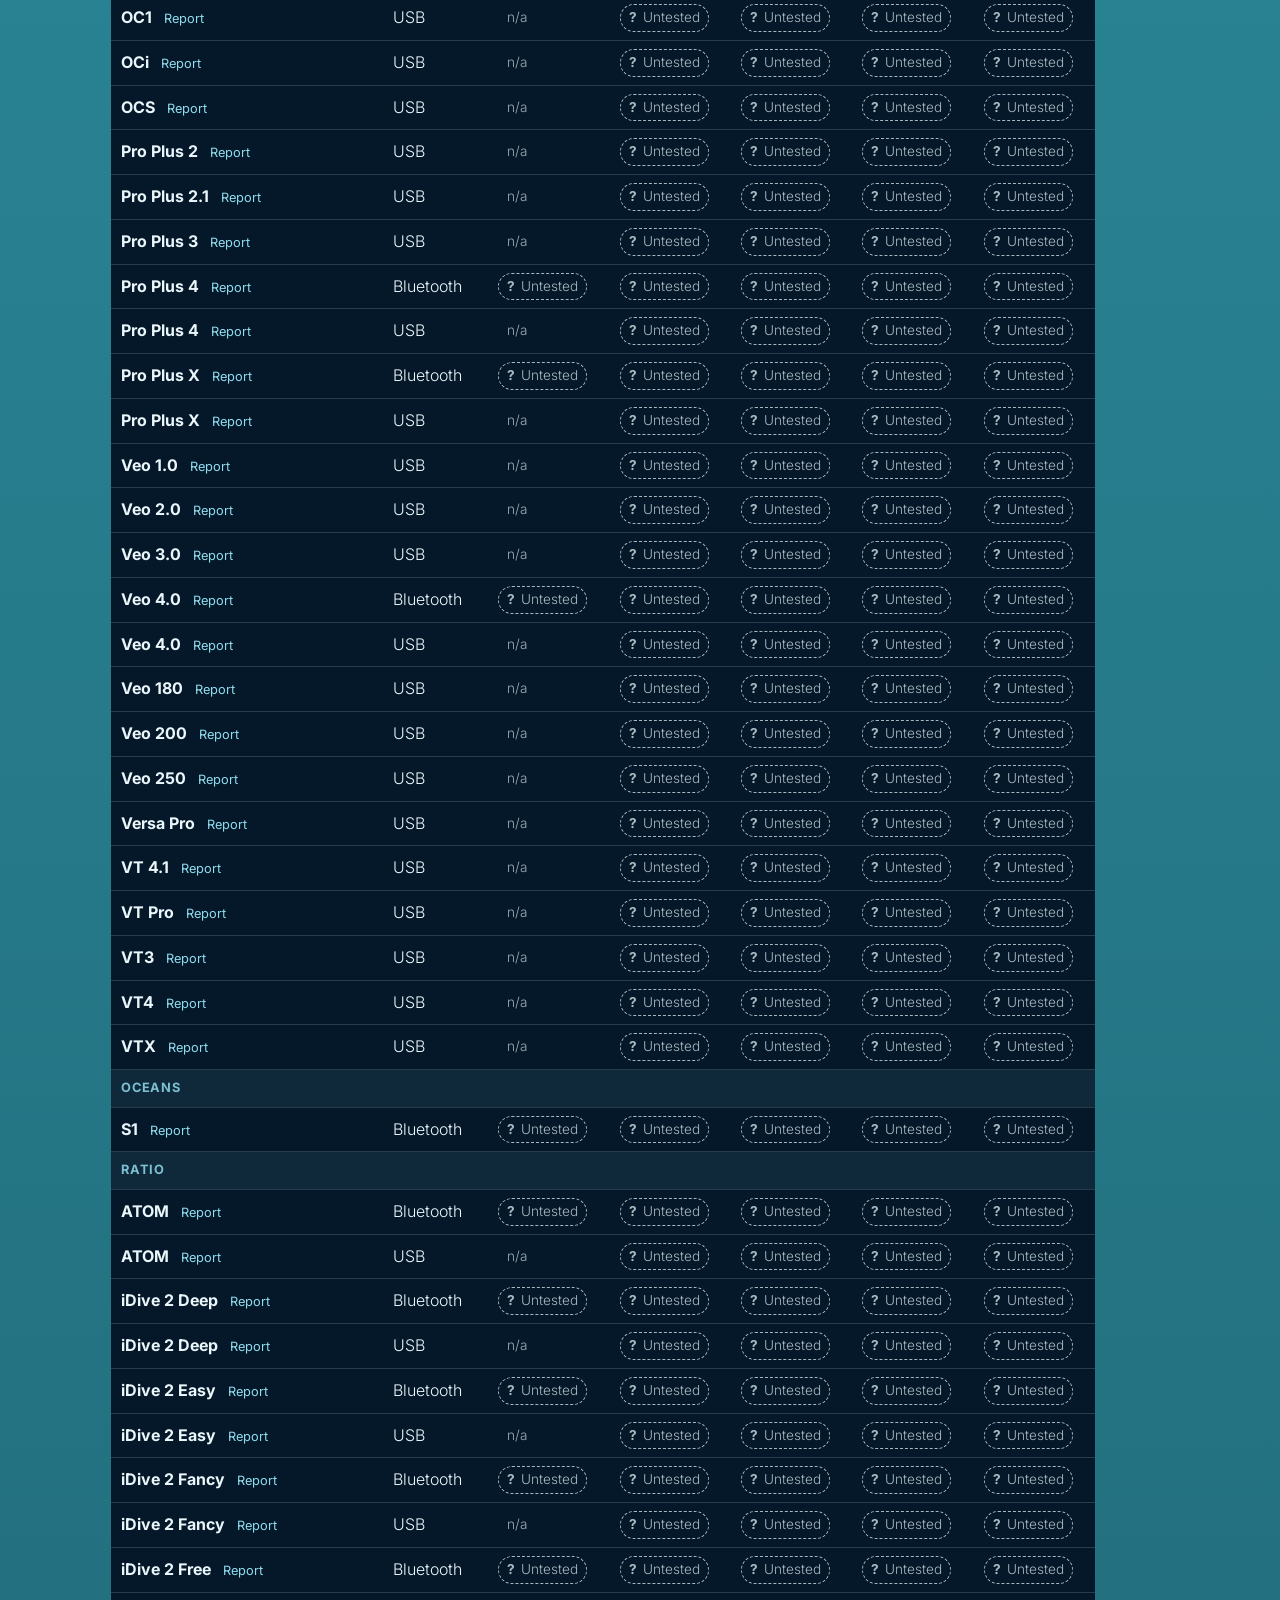
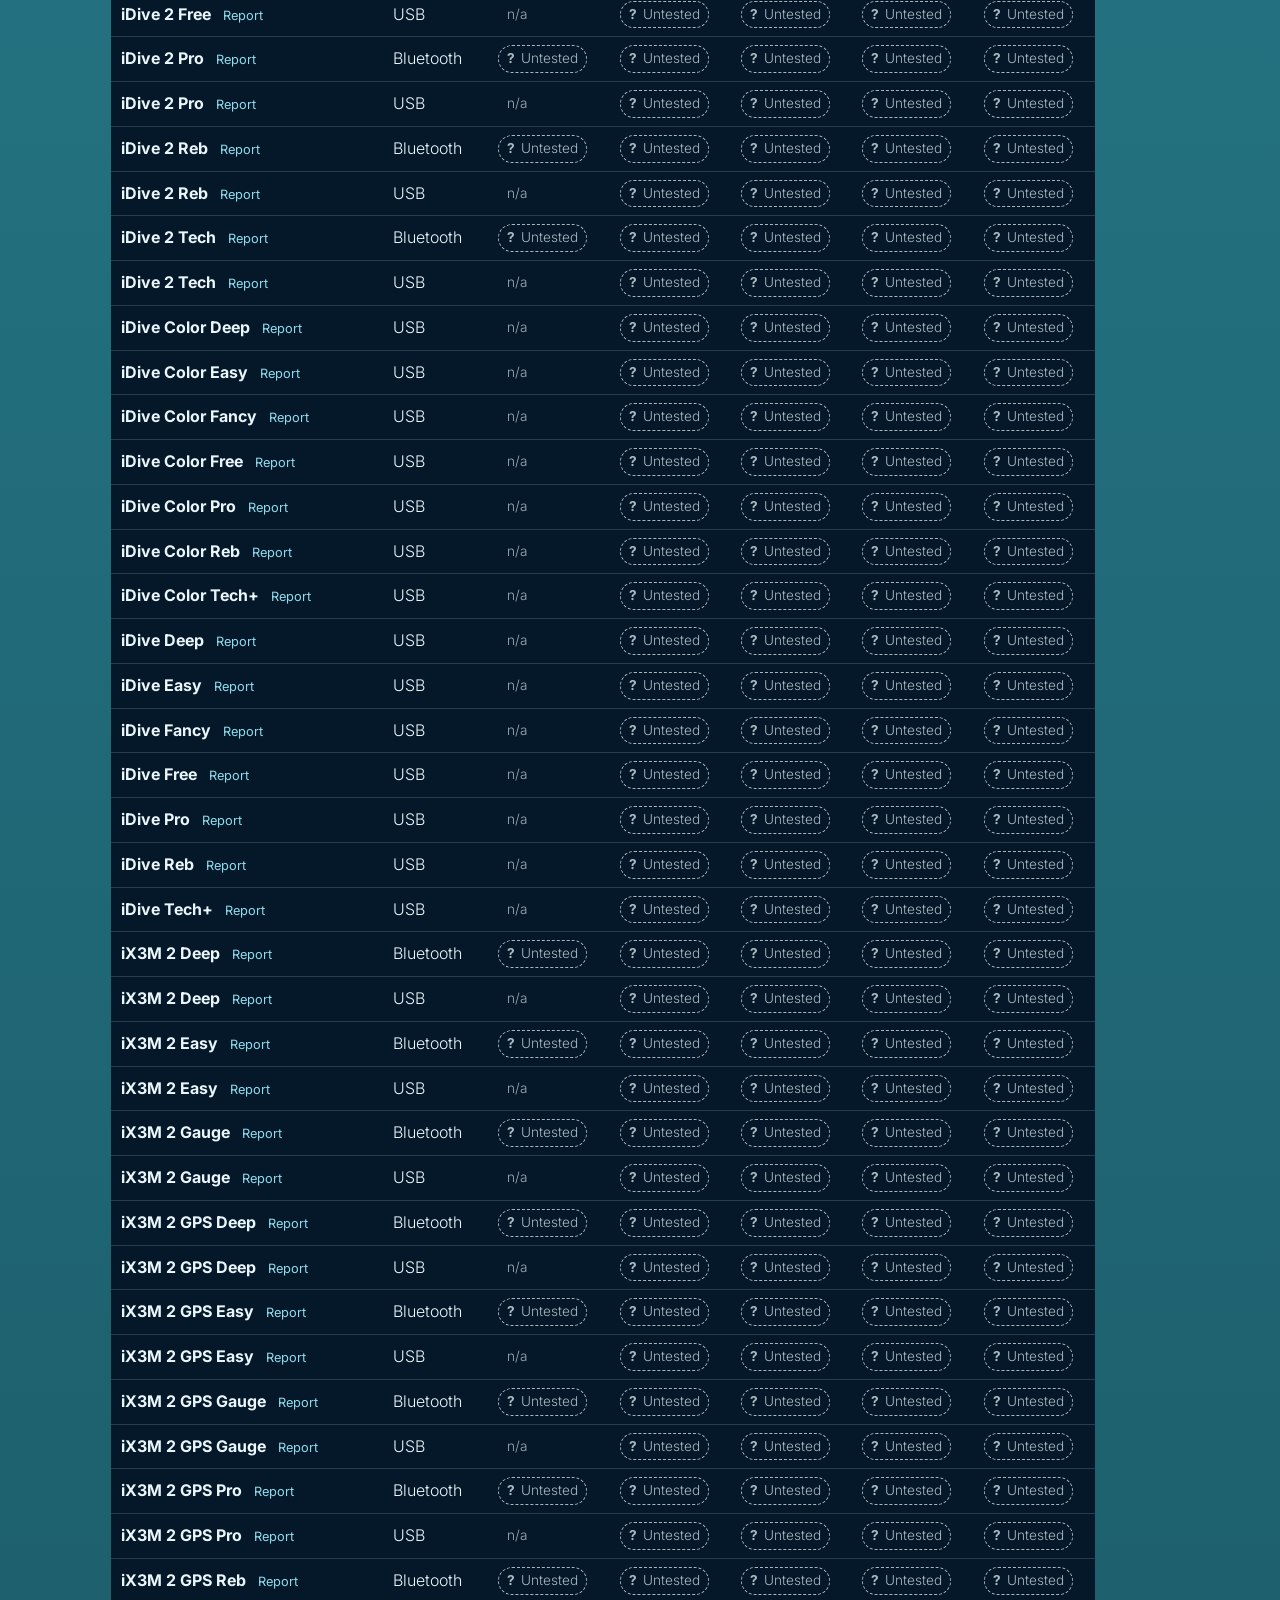
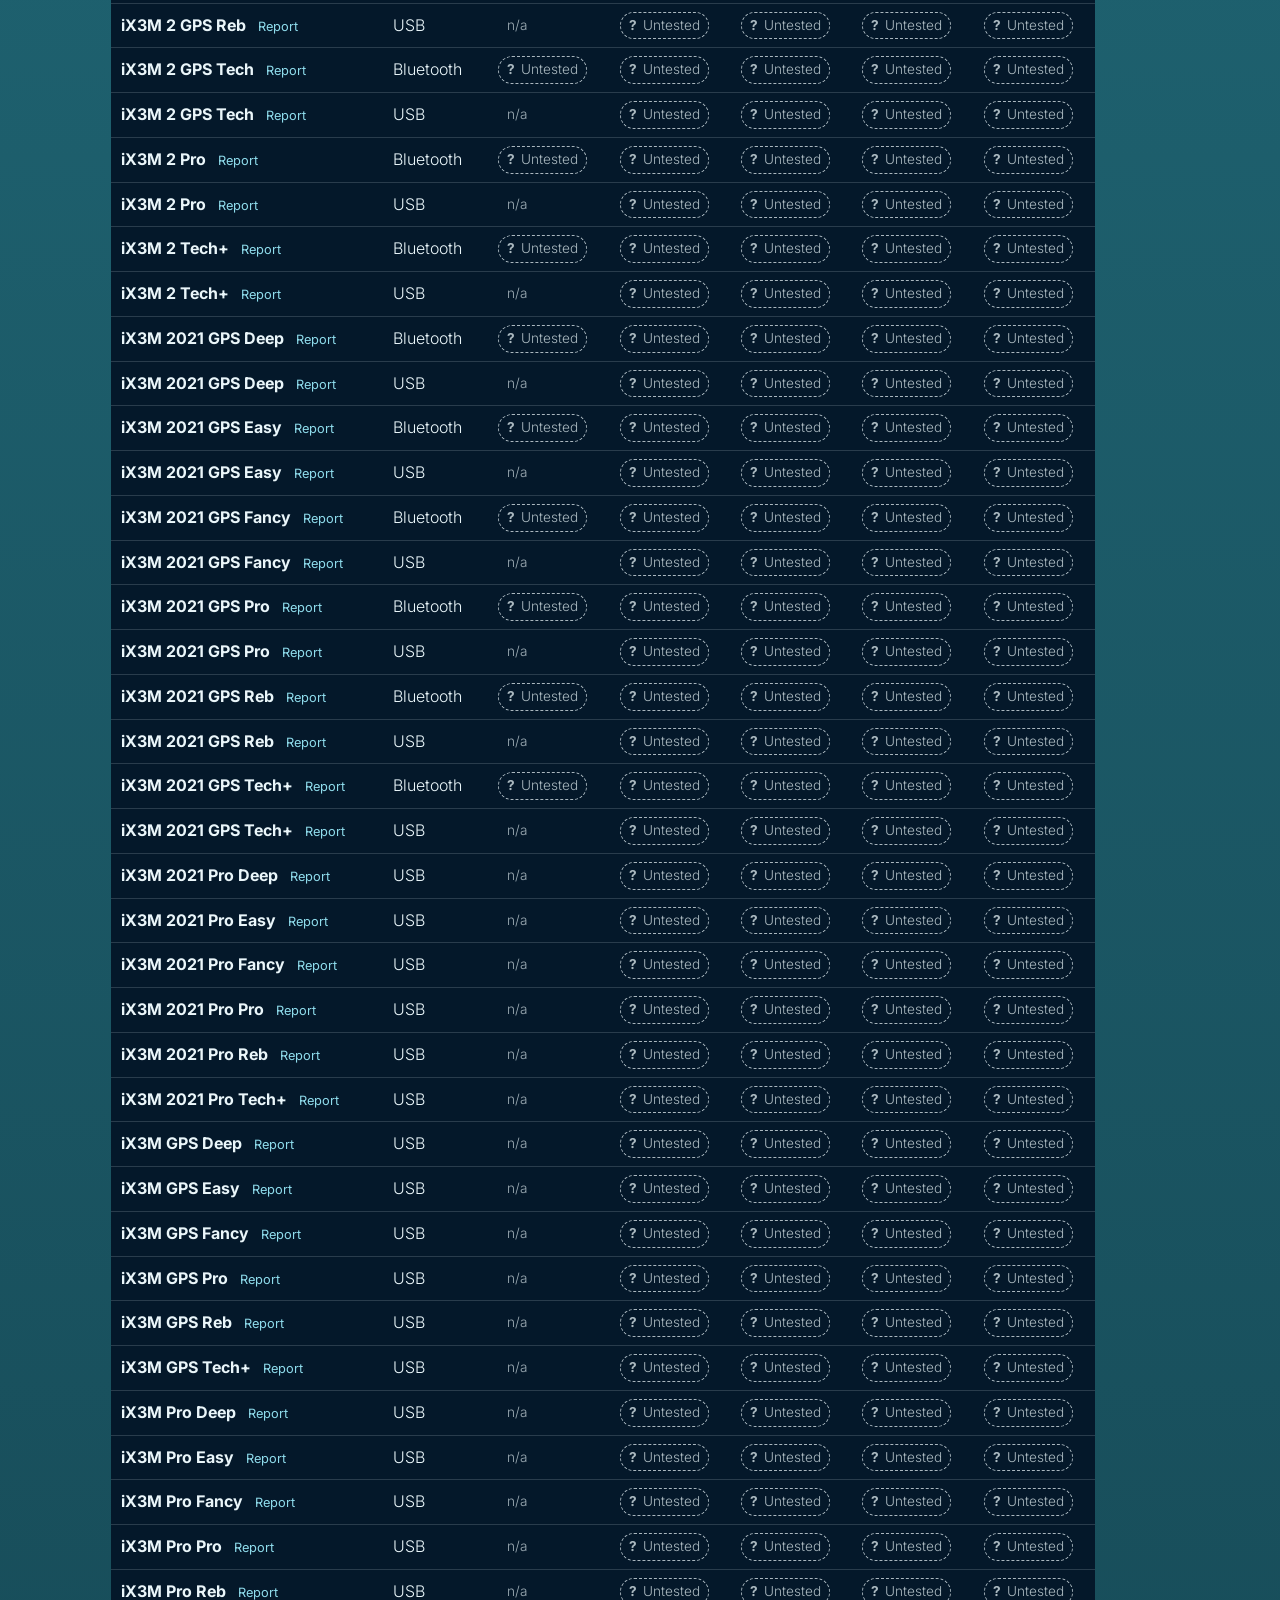
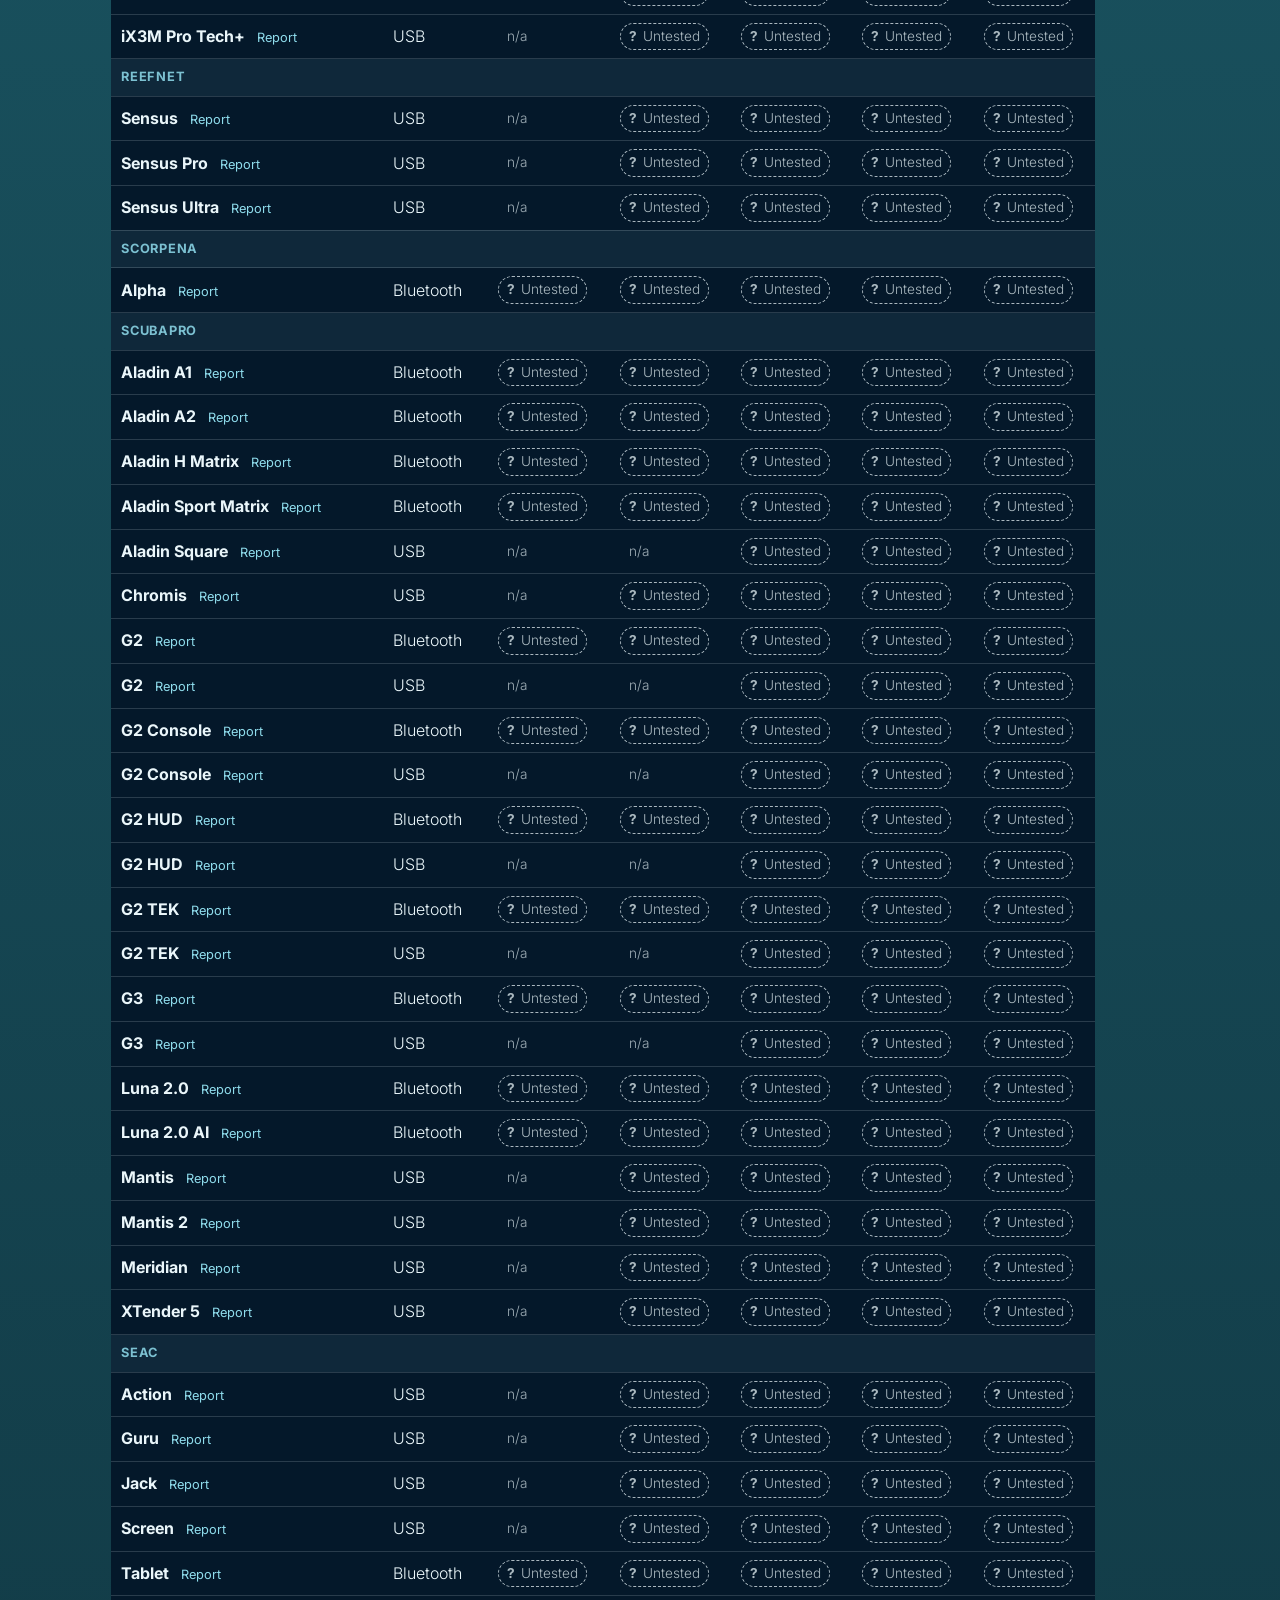
==== commit 258fa027: "fix(computers): use the homepage's menu in the matrix page header The header was copied from the pri" ====
--- a/computers/index.html
+++ b/computers/index.html
@@ -52,10 +52,12 @@
           <img src="../assets/brand/lockup-dark.png" alt="Submersion: Dive safe. Log everything." width="278" height="96" decoding="async" />
         </a>
         <div class="nav__links">
-          <a href="../#why">Why</a>
-          <a href="../#screens">Screens</a>
-          <a href="../#features">Features</a>
-          <a href="../#support">Support</a>
+          <a href="../#computer">Computer</a>
+          <a href="../#log">Log</a>
+          <a href="../#sites">Sites</a>
+          <a href="../#analyze">Analyze</a>
+          <a href="../#plan">Plan</a>
+          <a href="../#data">Data</a>
           <a href="../#download">Download</a>
           <a href="https://github.com/submersion-app/submersion" target="_blank" rel="noreferrer">GitHub</a>
         </div>
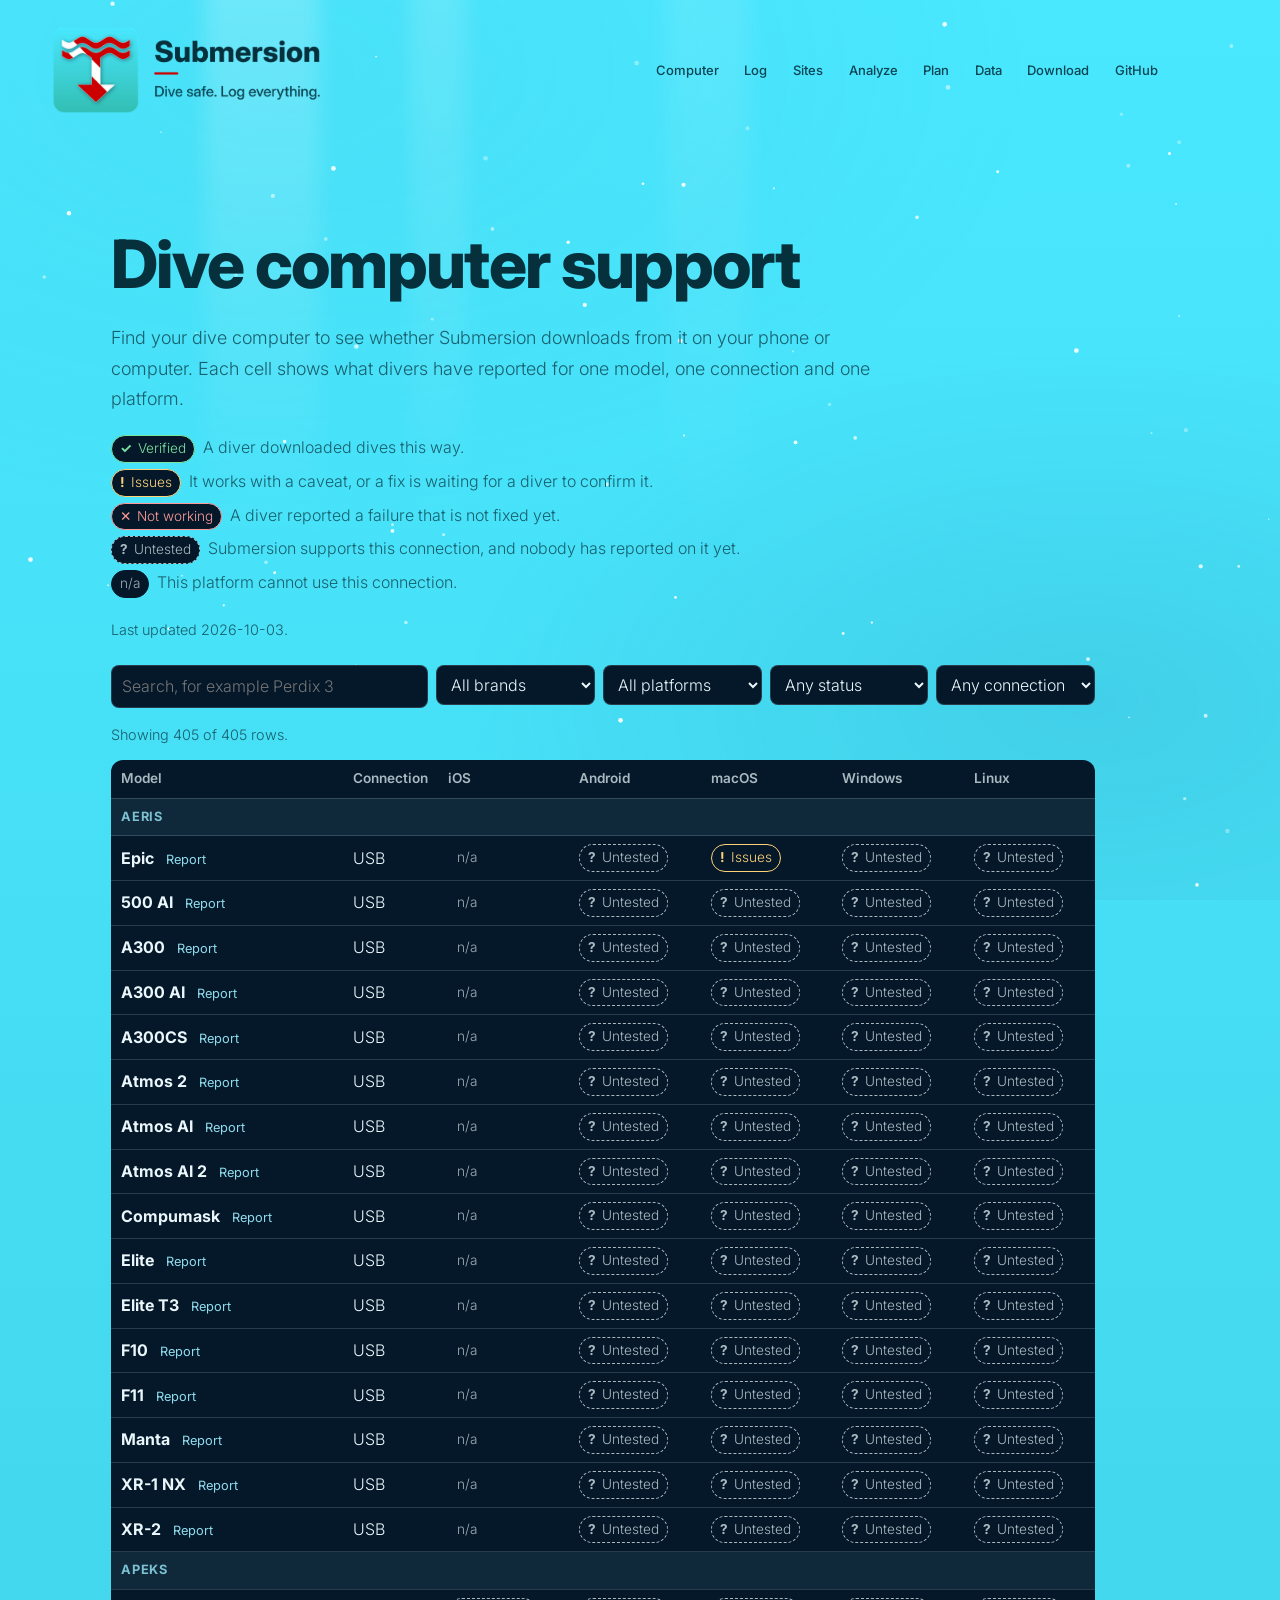
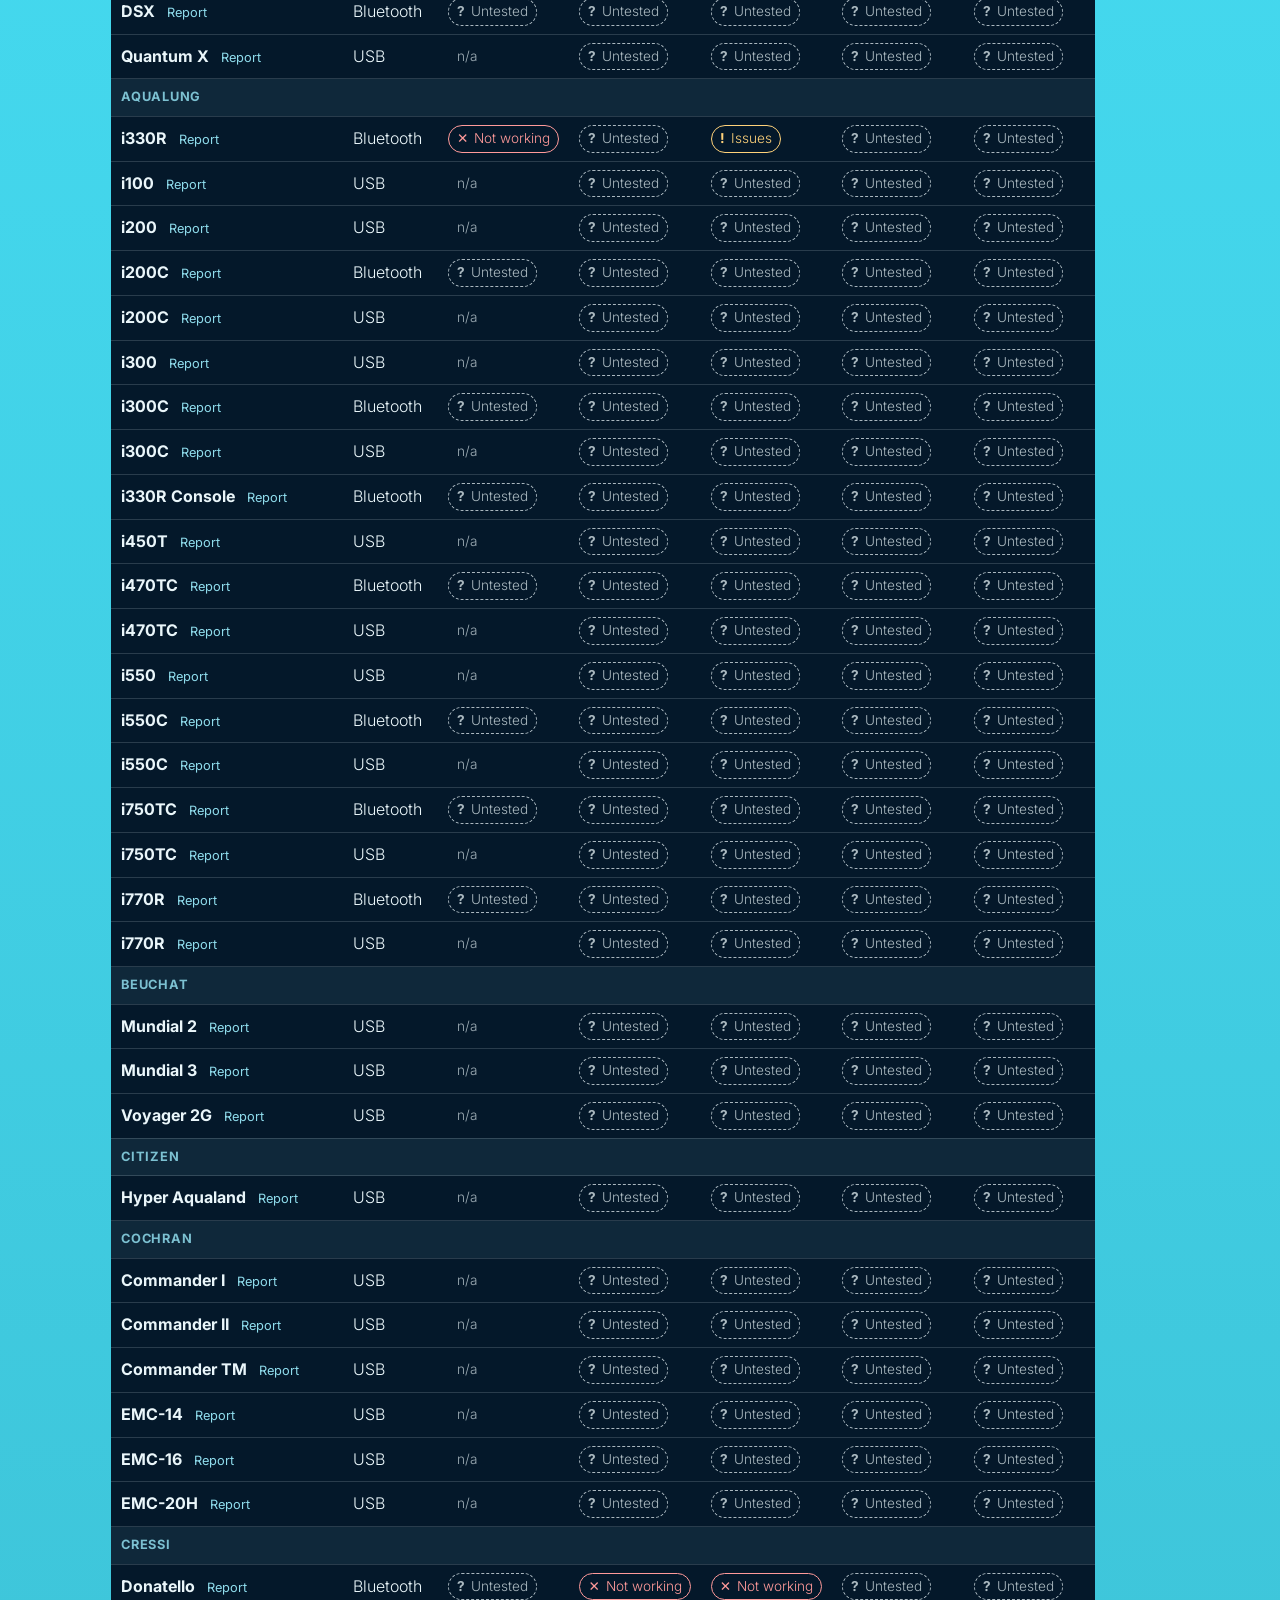
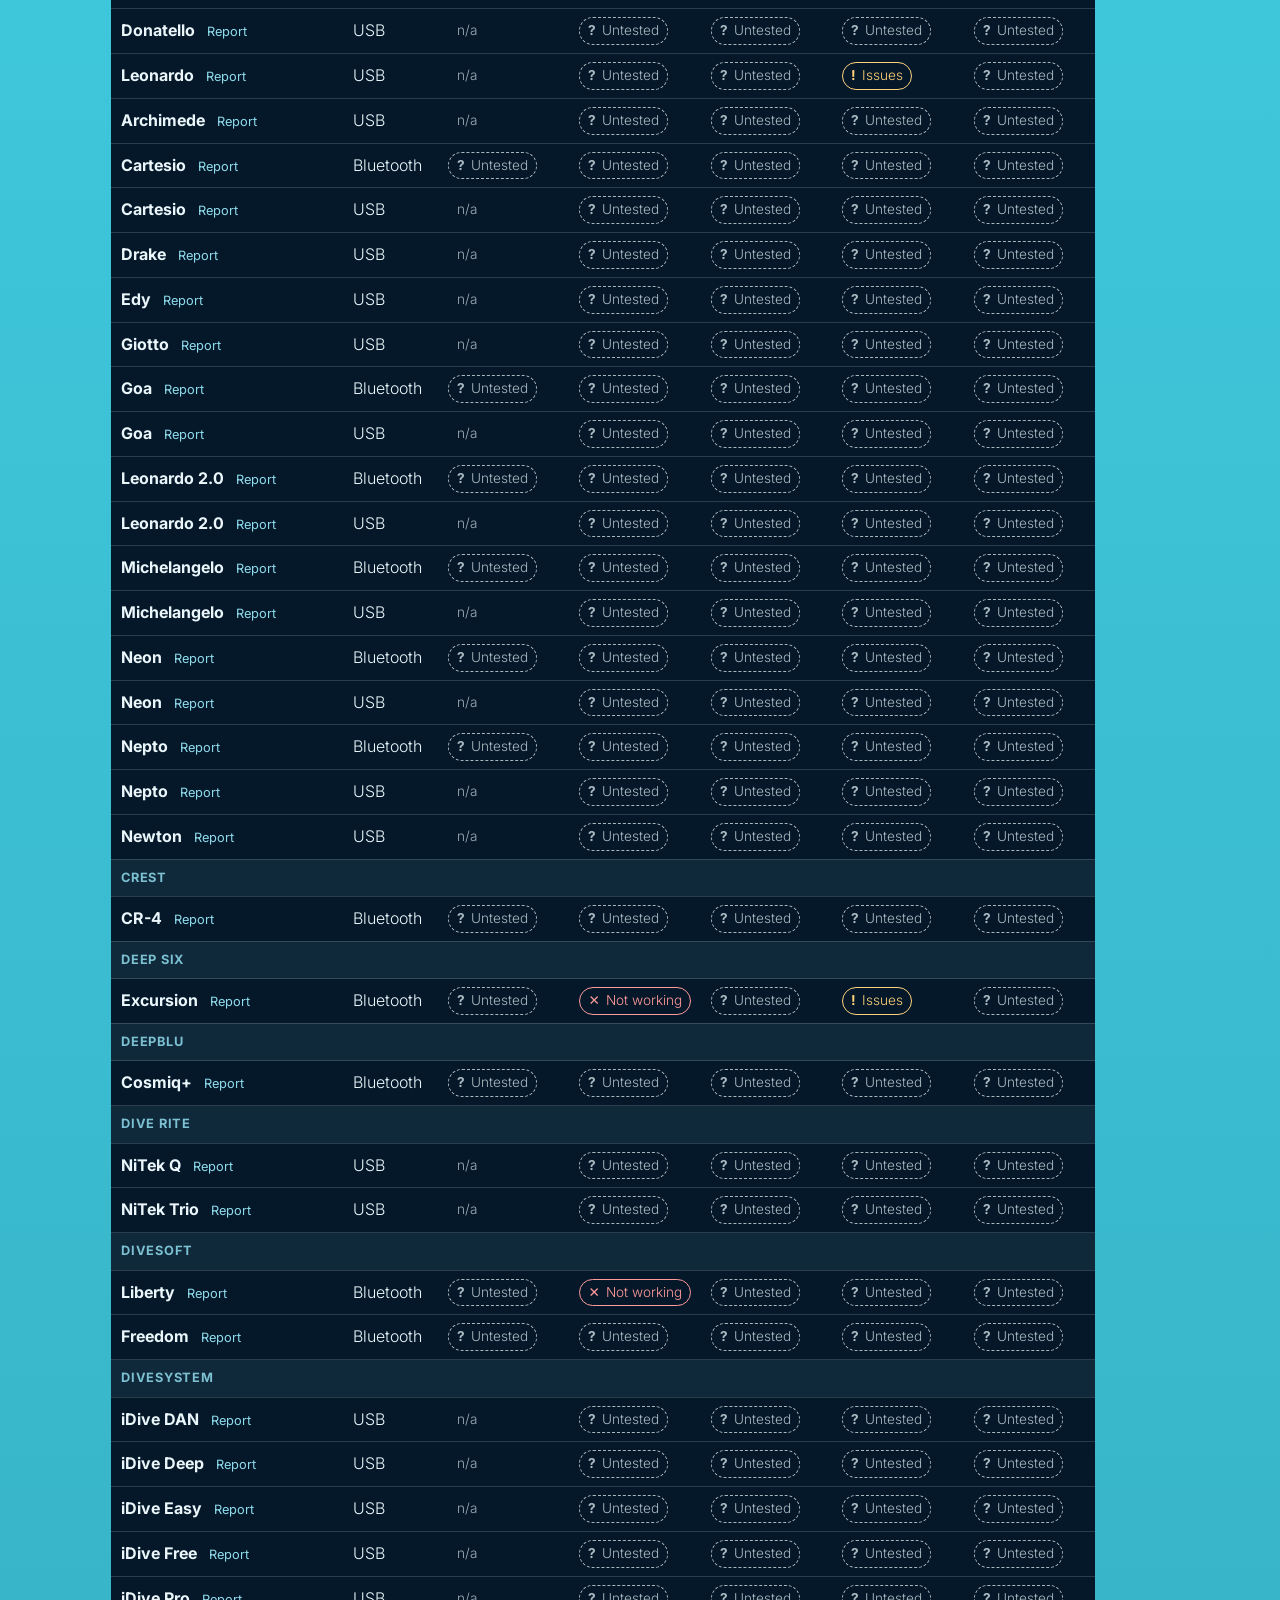
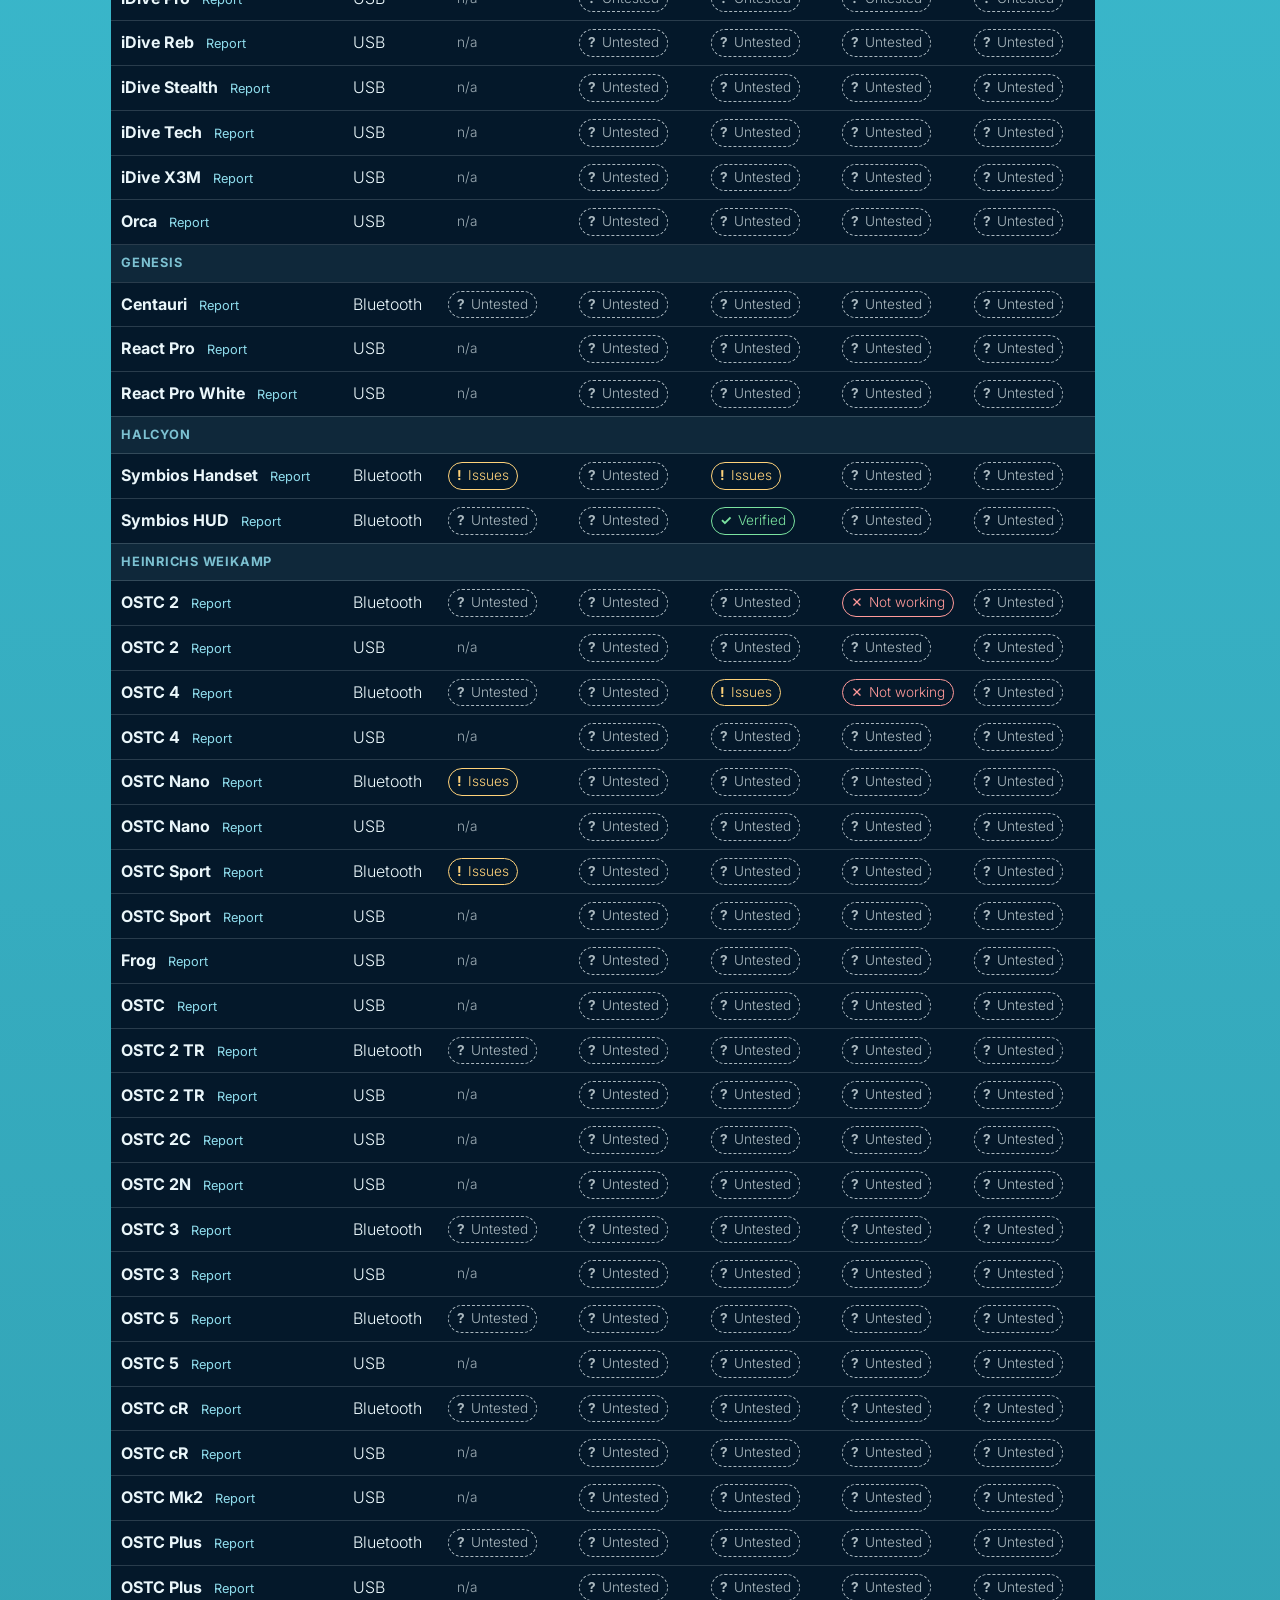
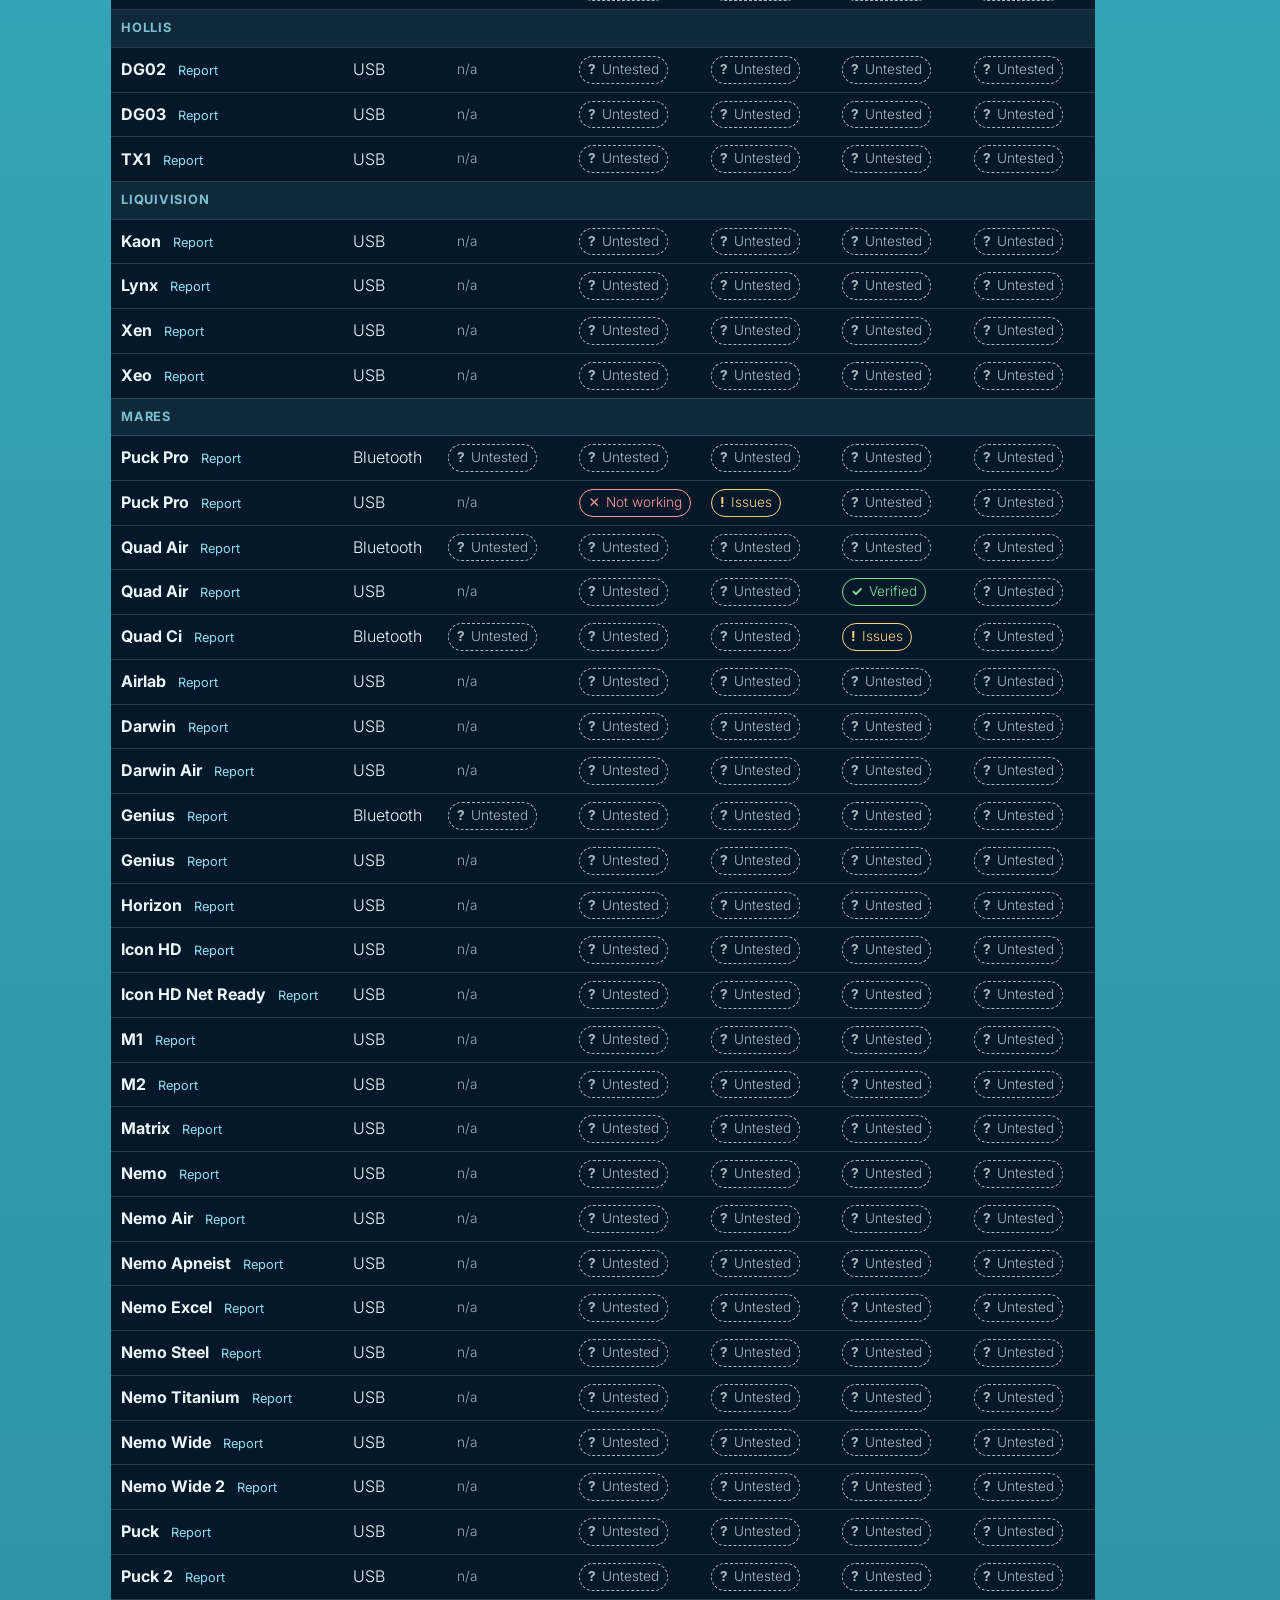
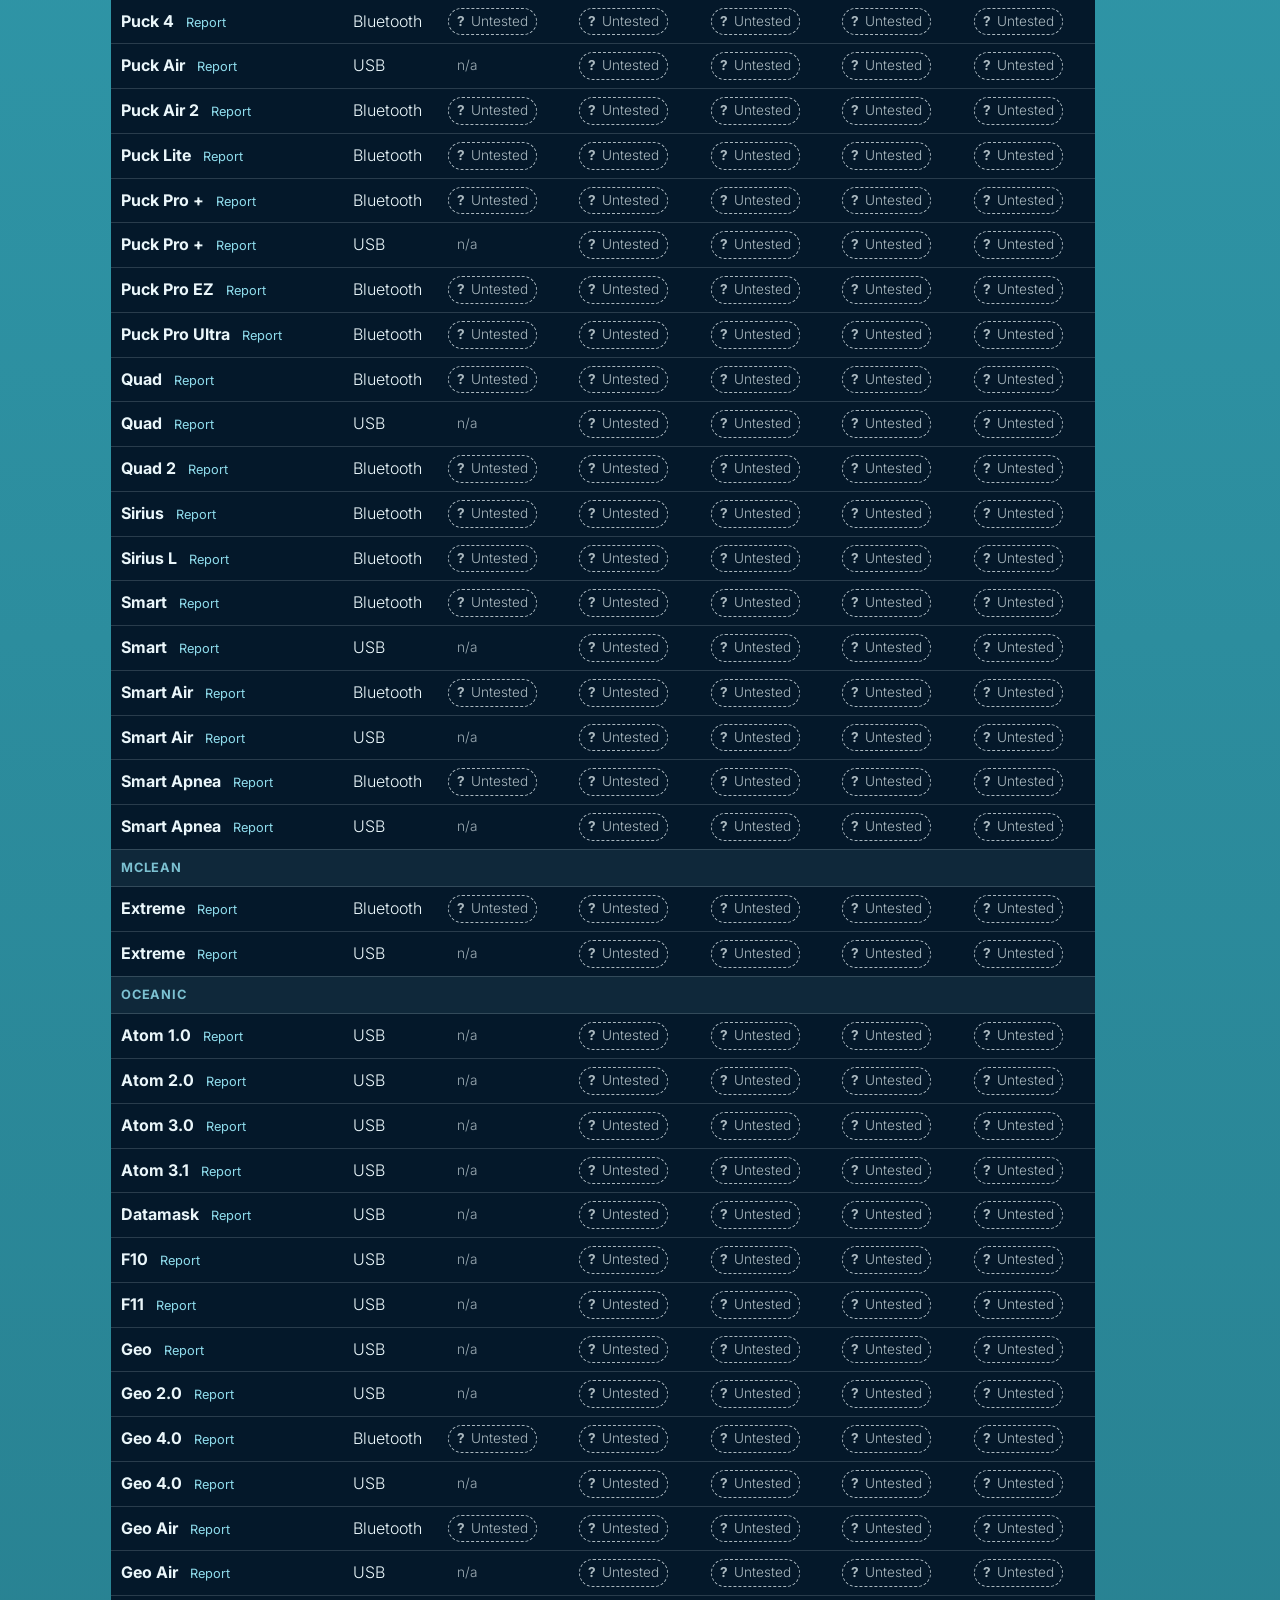
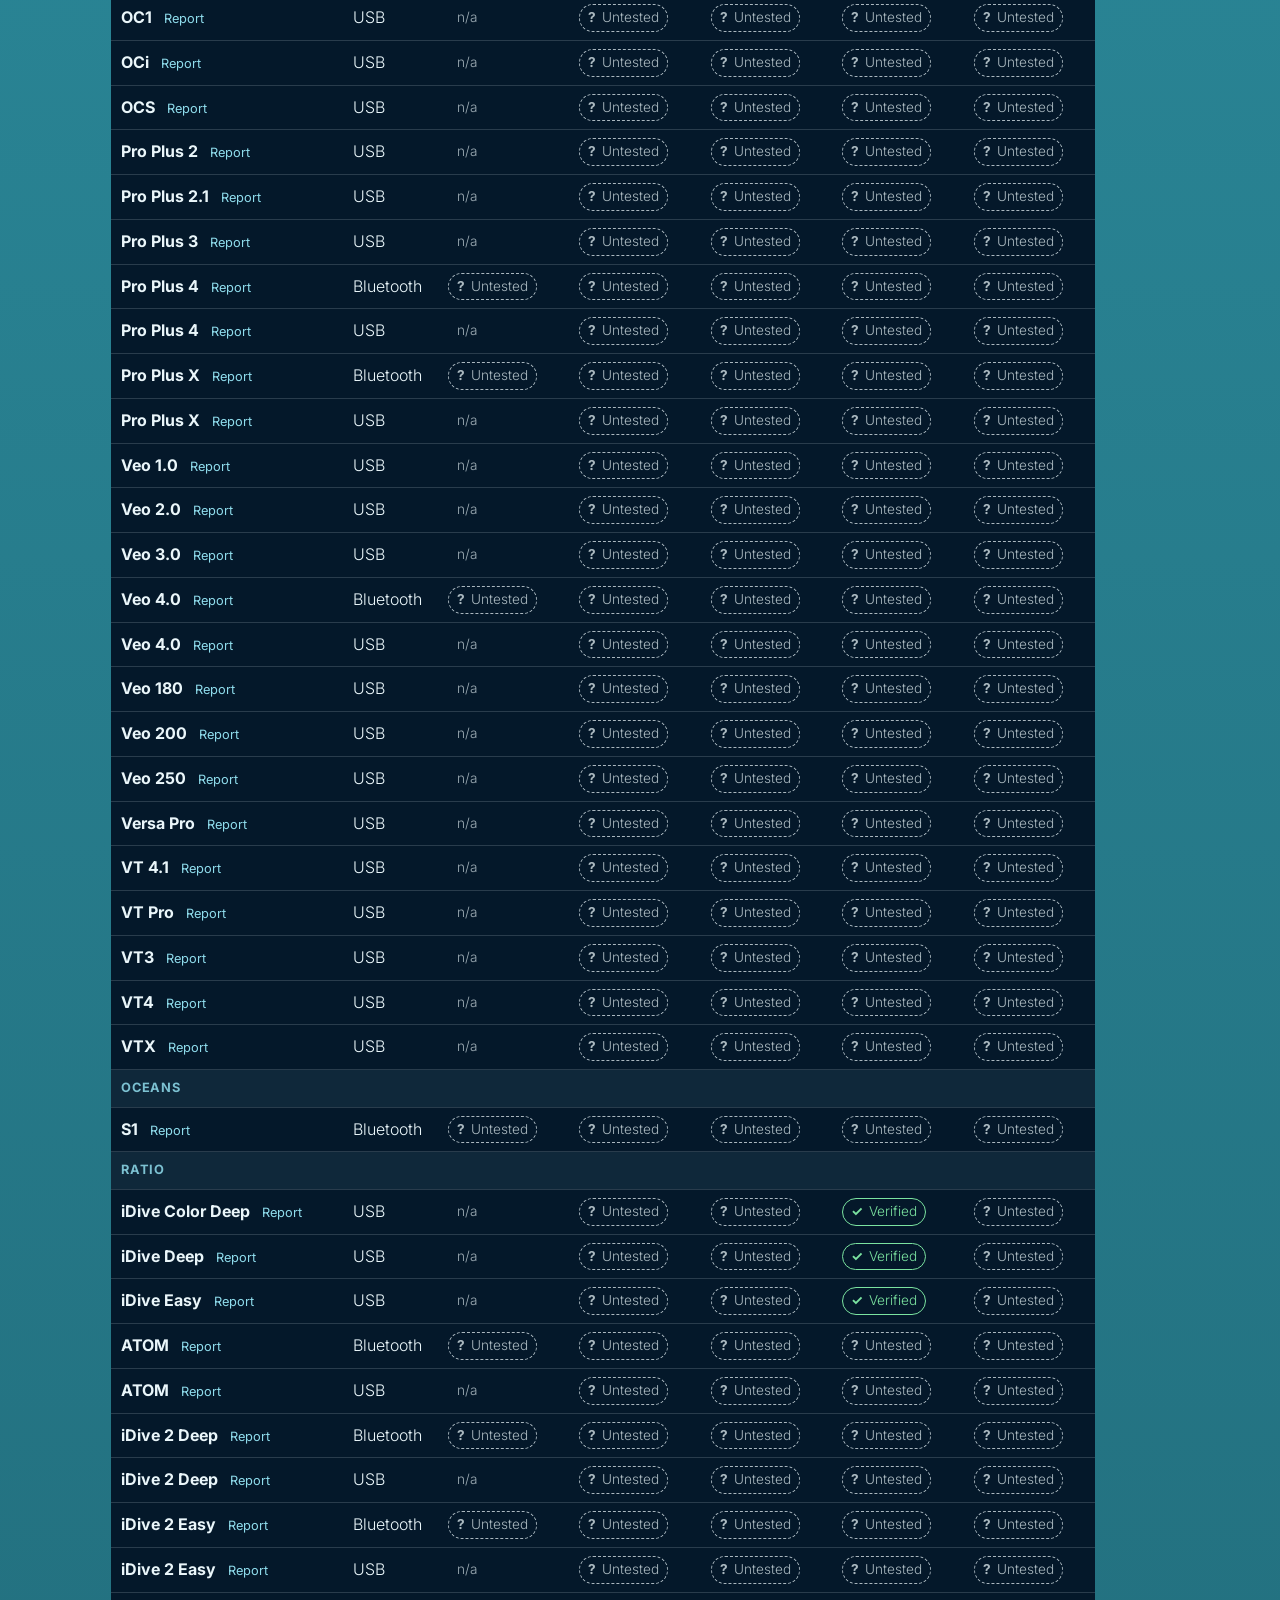
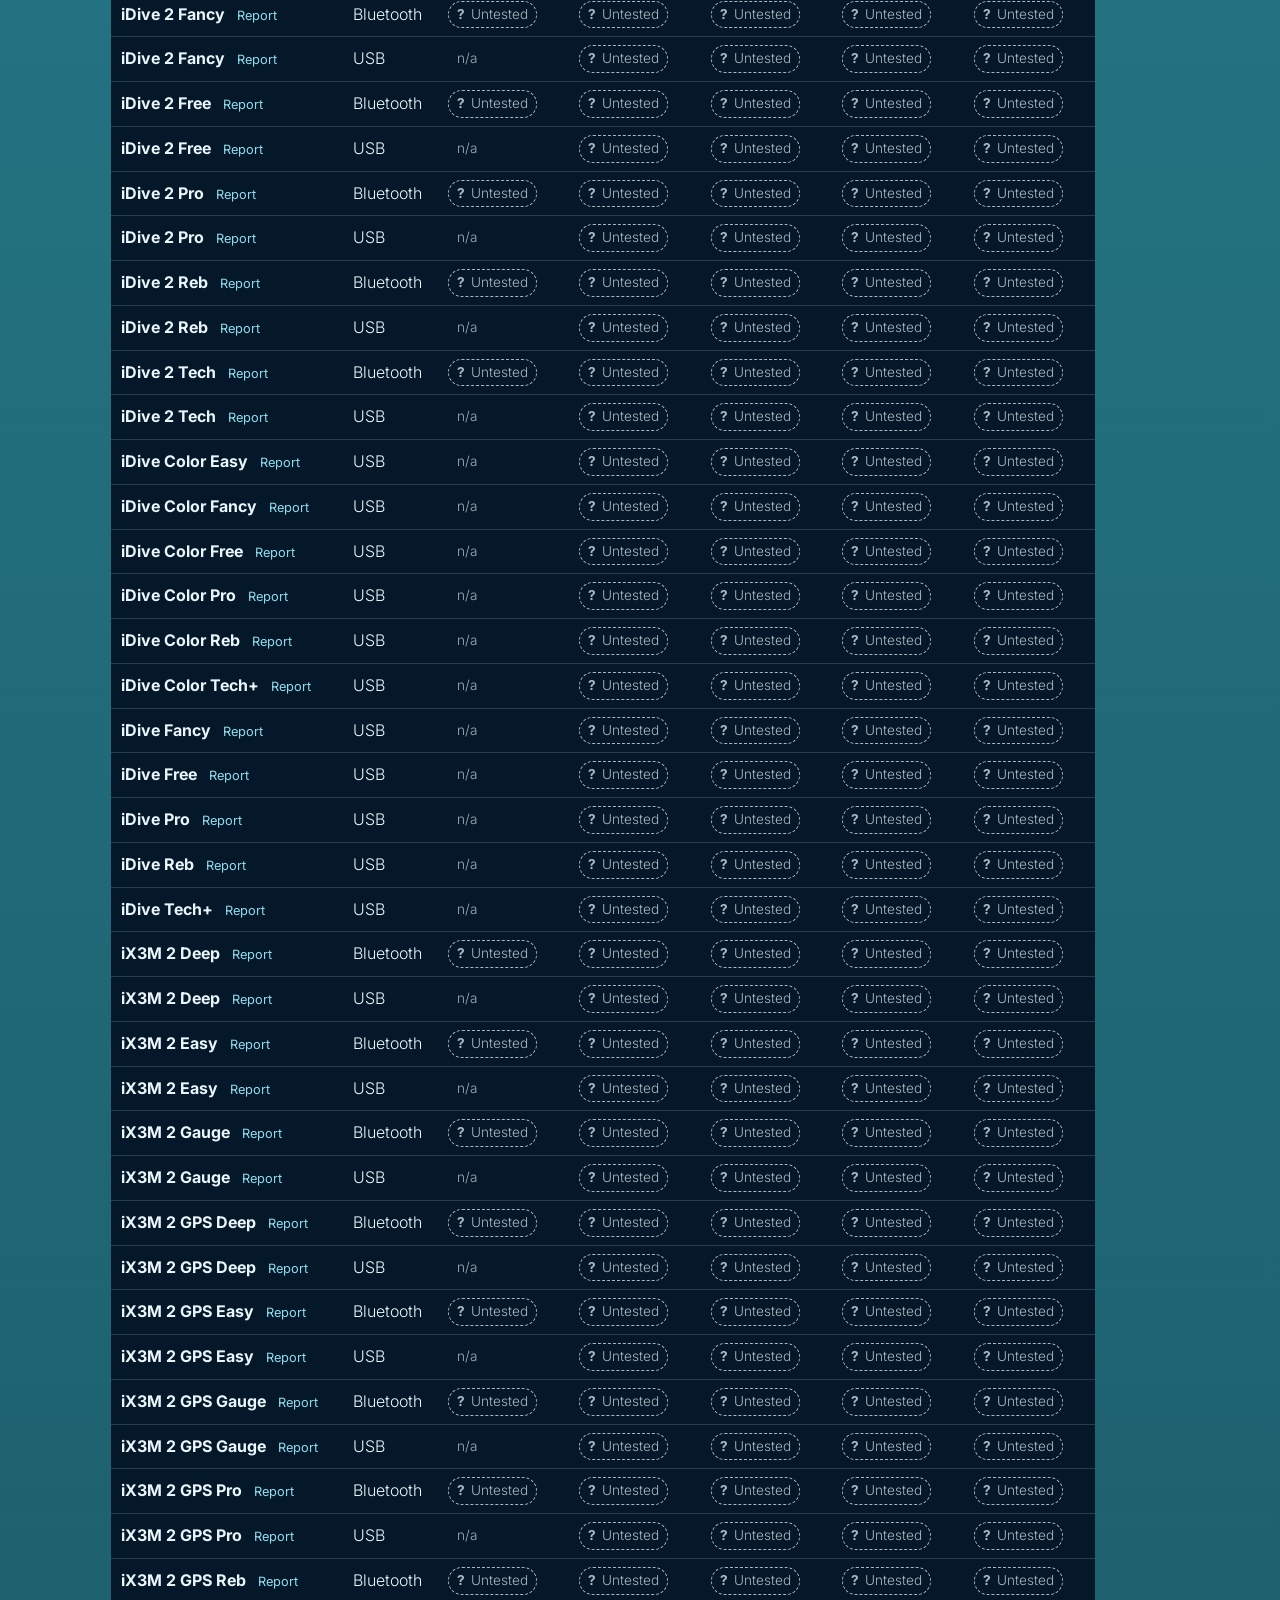
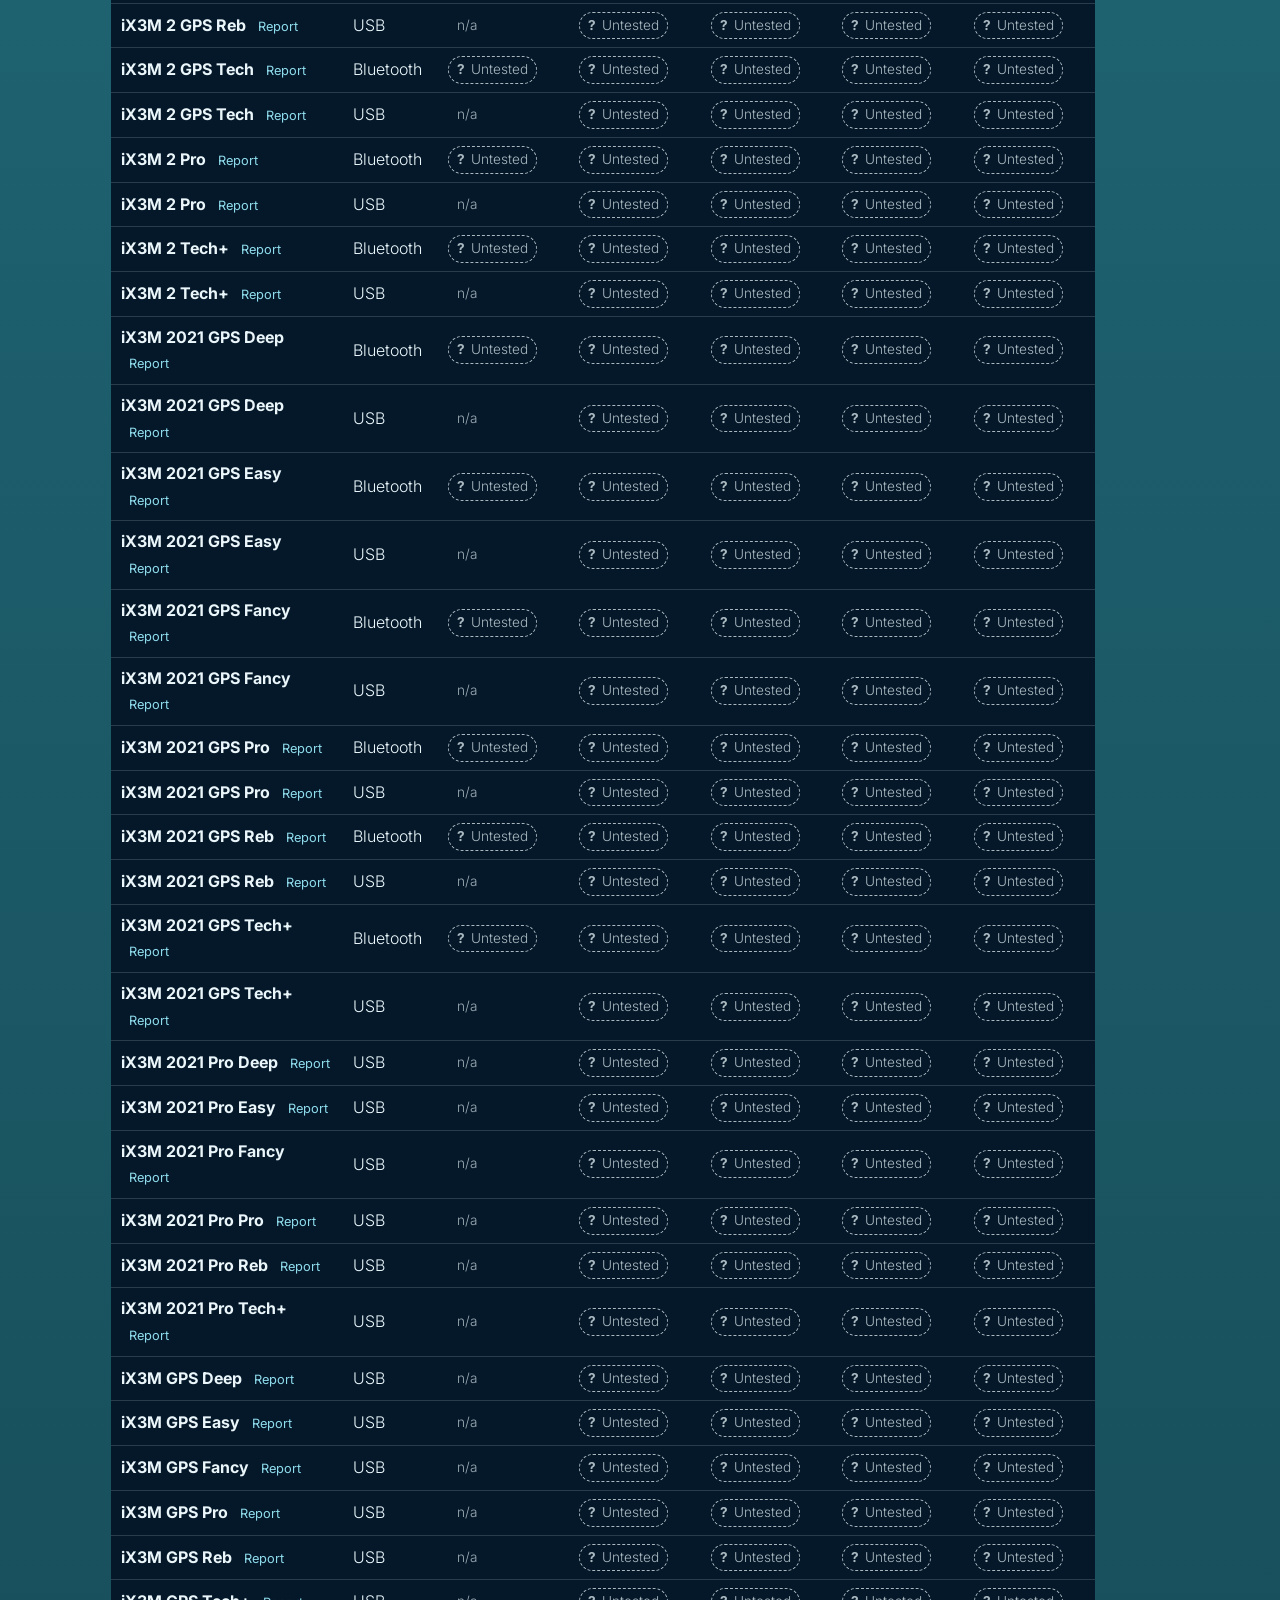
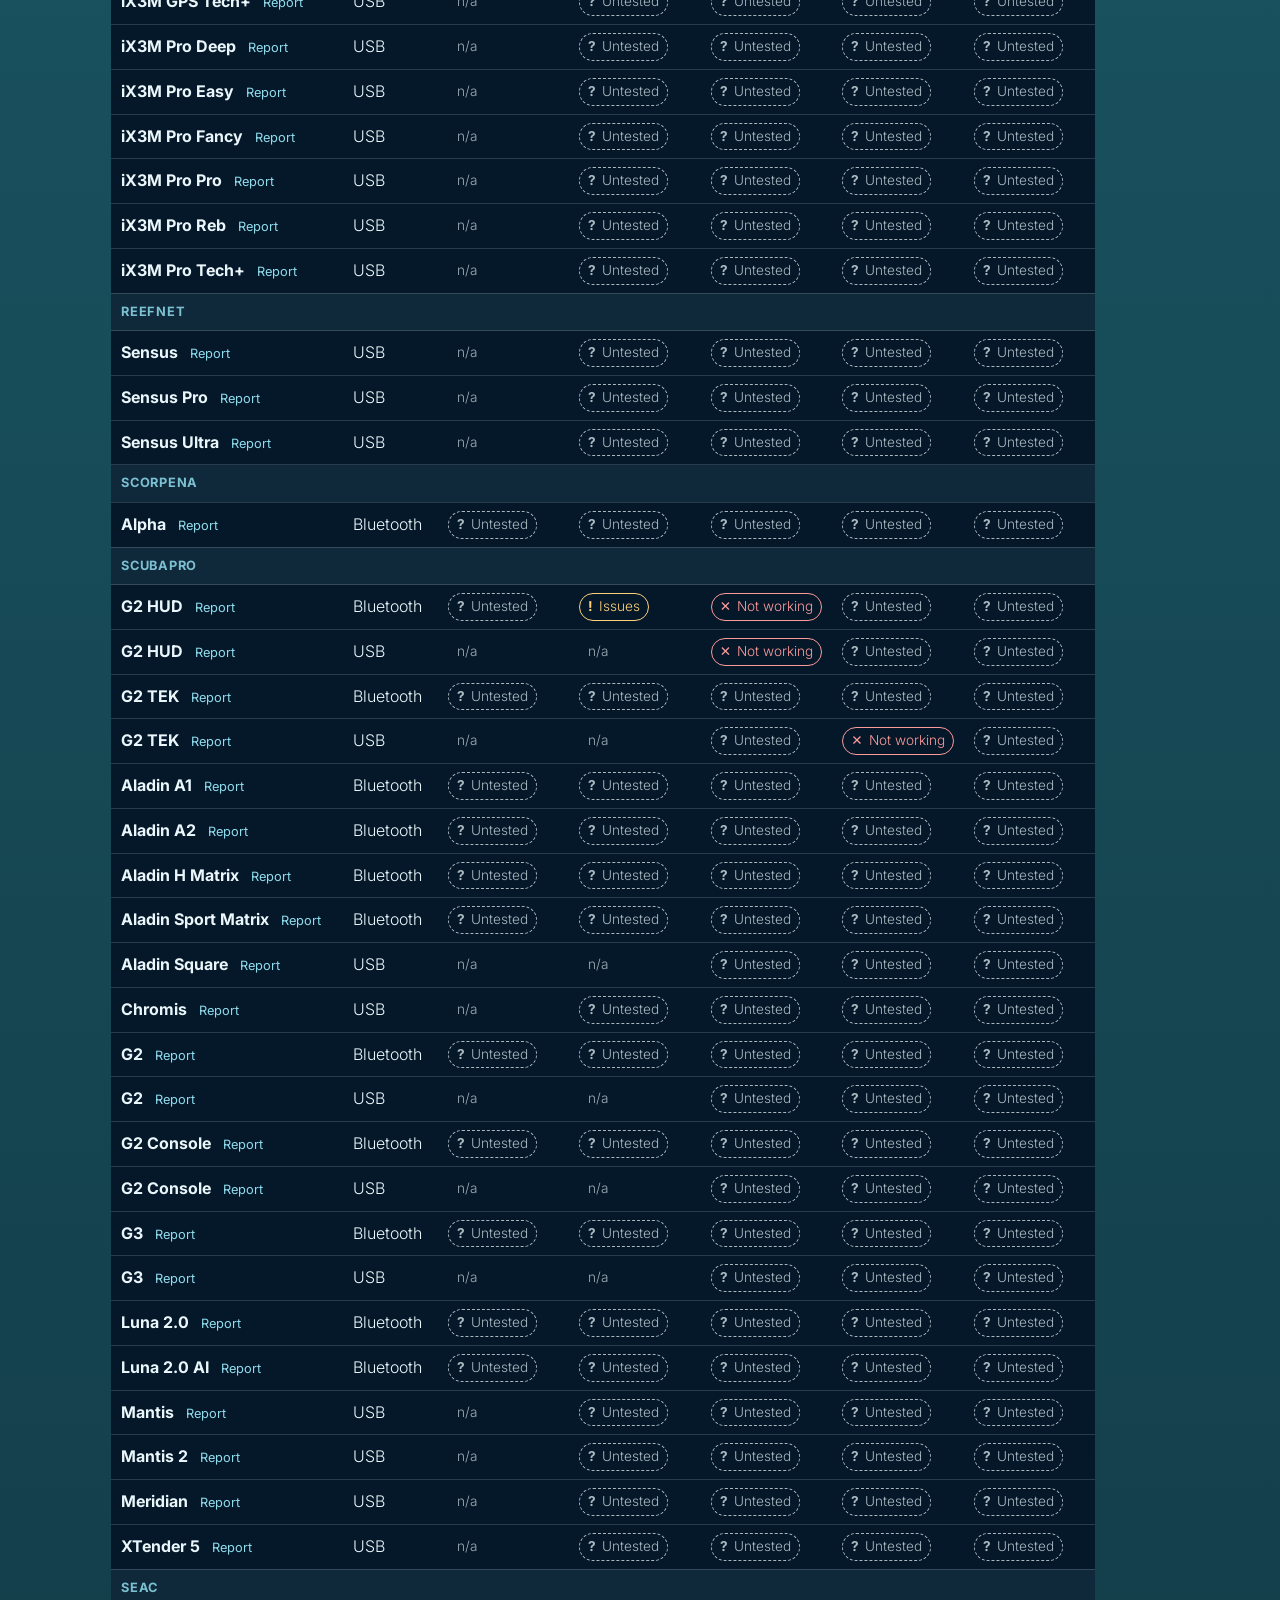
==== commit c0b4f85d: "fix(computers): let the sweep update fixes and keep watermarks honest - merge.mjs upgrades fixedIn o" ====
--- a/computers/index.html
+++ b/computers/index.html
@@ -128,8 +128,8 @@
           Tried Submersion with your computer?
           <a href="https://github.com/submersion-app/submersion/issues/new?template=computer-report.yml&amp;labels=computer-report" target="_blank" rel="noreferrer">Report your result</a>
           (it takes a free GitHub account), or post what happened in the
-          <a href="https://scubaboard.com/community/threads/submersion-free-open-source-dive-log-app-all-platforms-looking-for-dive-computer-testers.667061/">ScubaBoard thread</a>
-          or on <a href="https://www.reddit.com/r/submersion/">r/submersion</a>. Include the model, your phone or
+          <a href="https://scubaboard.com/community/threads/submersion-free-open-source-dive-log-app-all-platforms-looking-for-dive-computer-testers.667061/">ScubaBoard thread</a>.
+          Include the model, your phone or
           computer and its operating system, Bluetooth or USB, and your Submersion version. Reports are added to this page
           each month.
         </p>
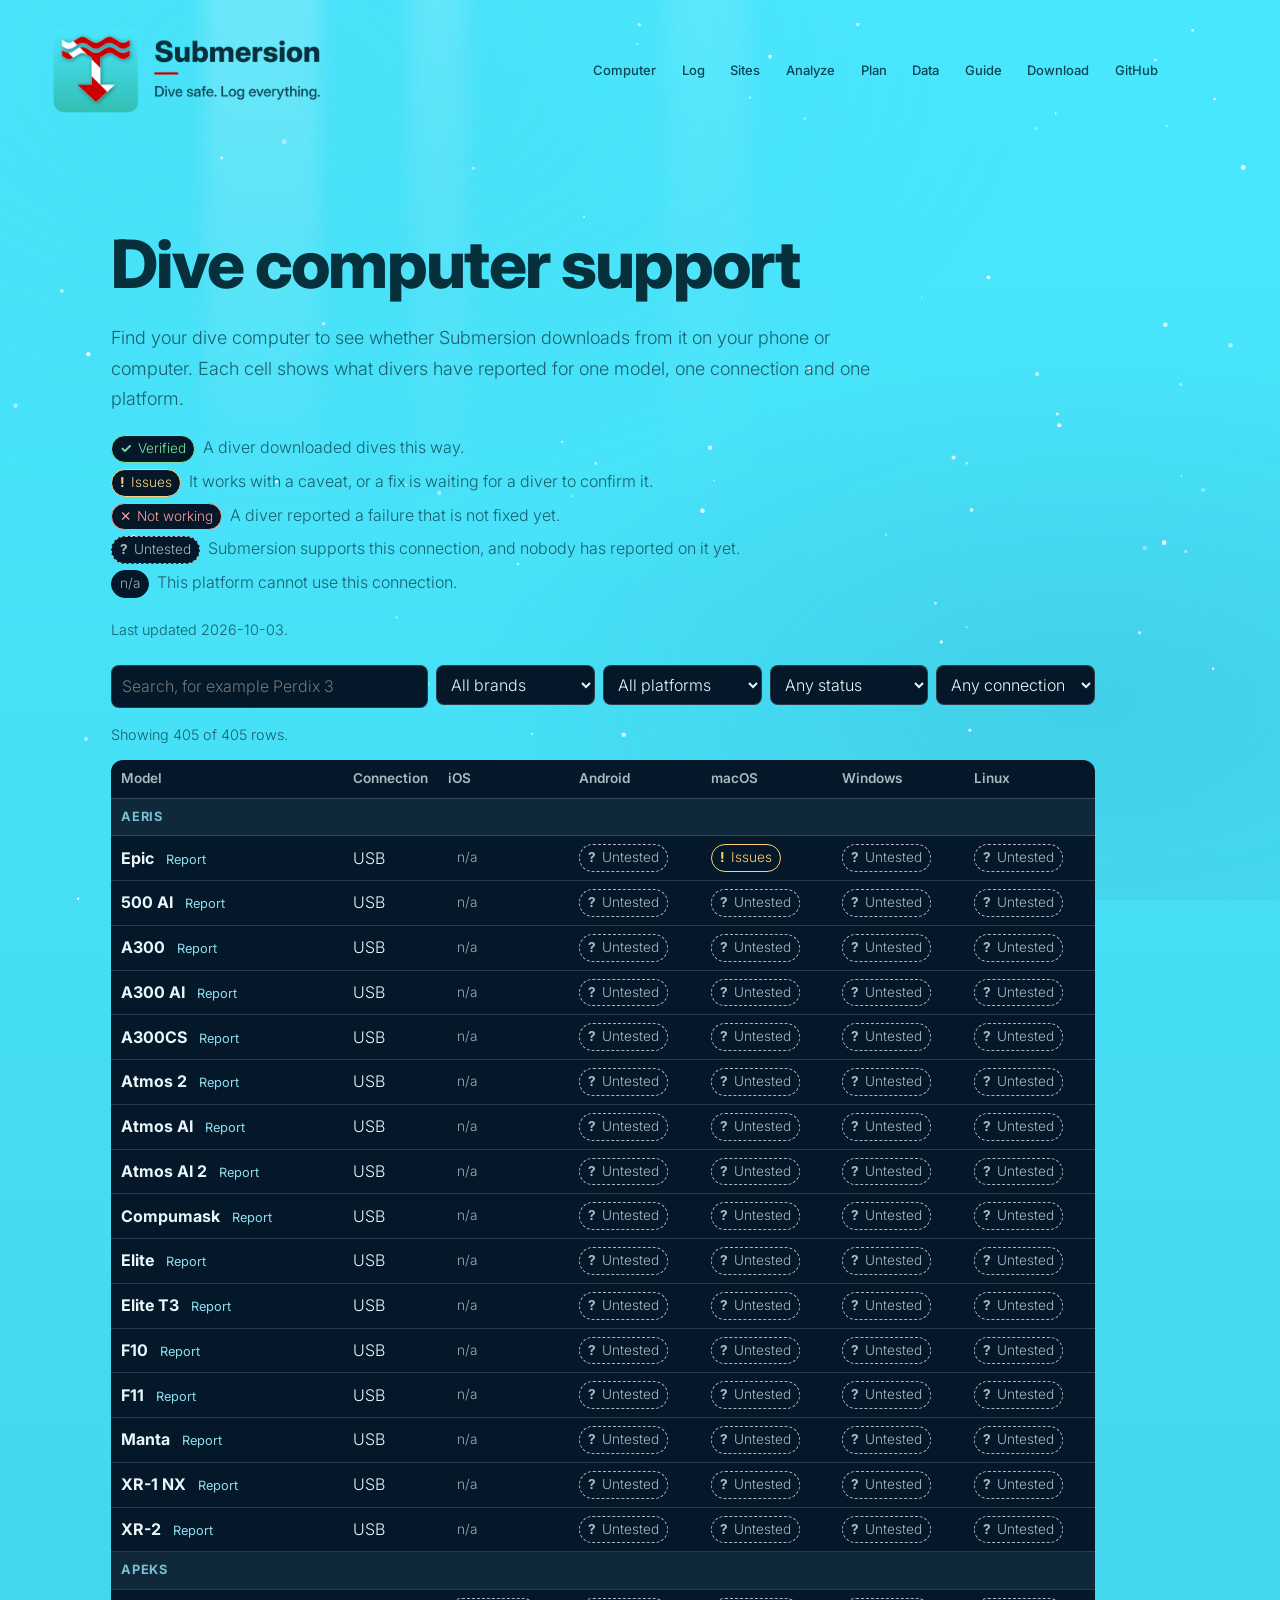
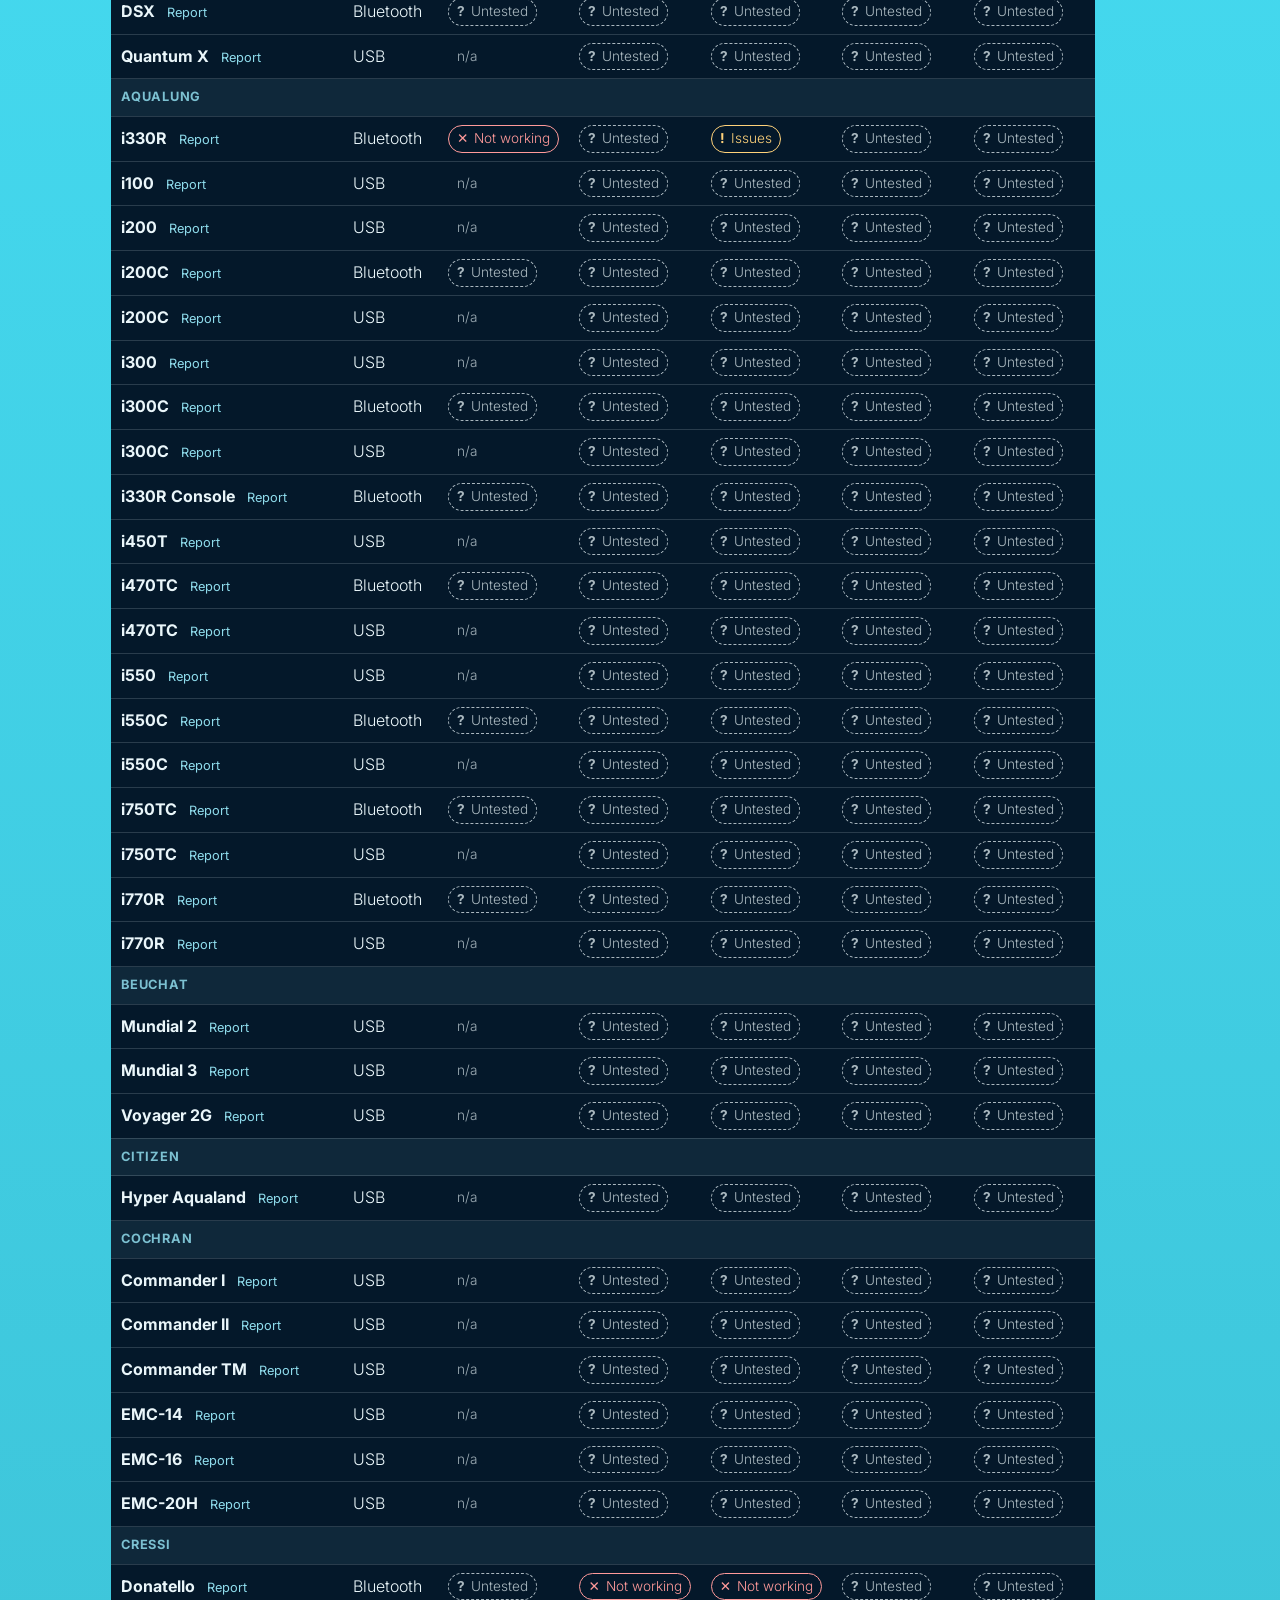
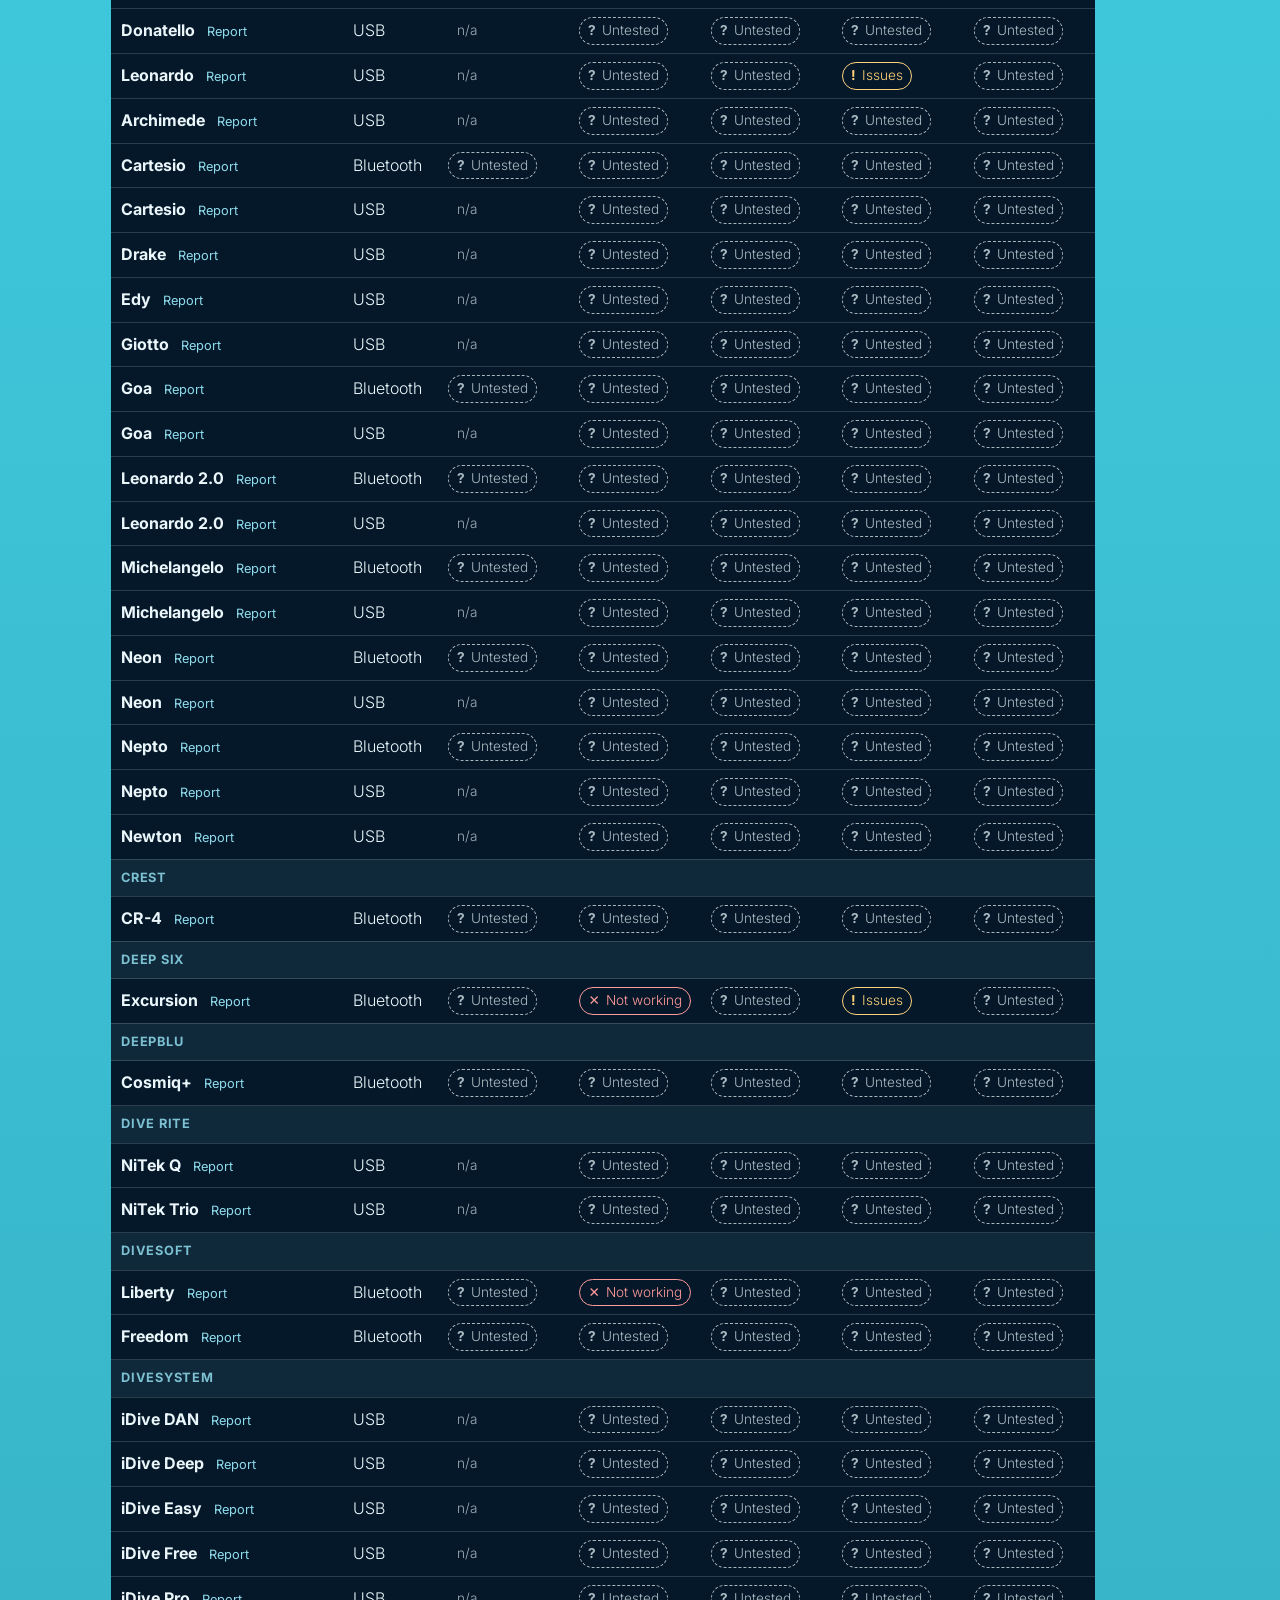
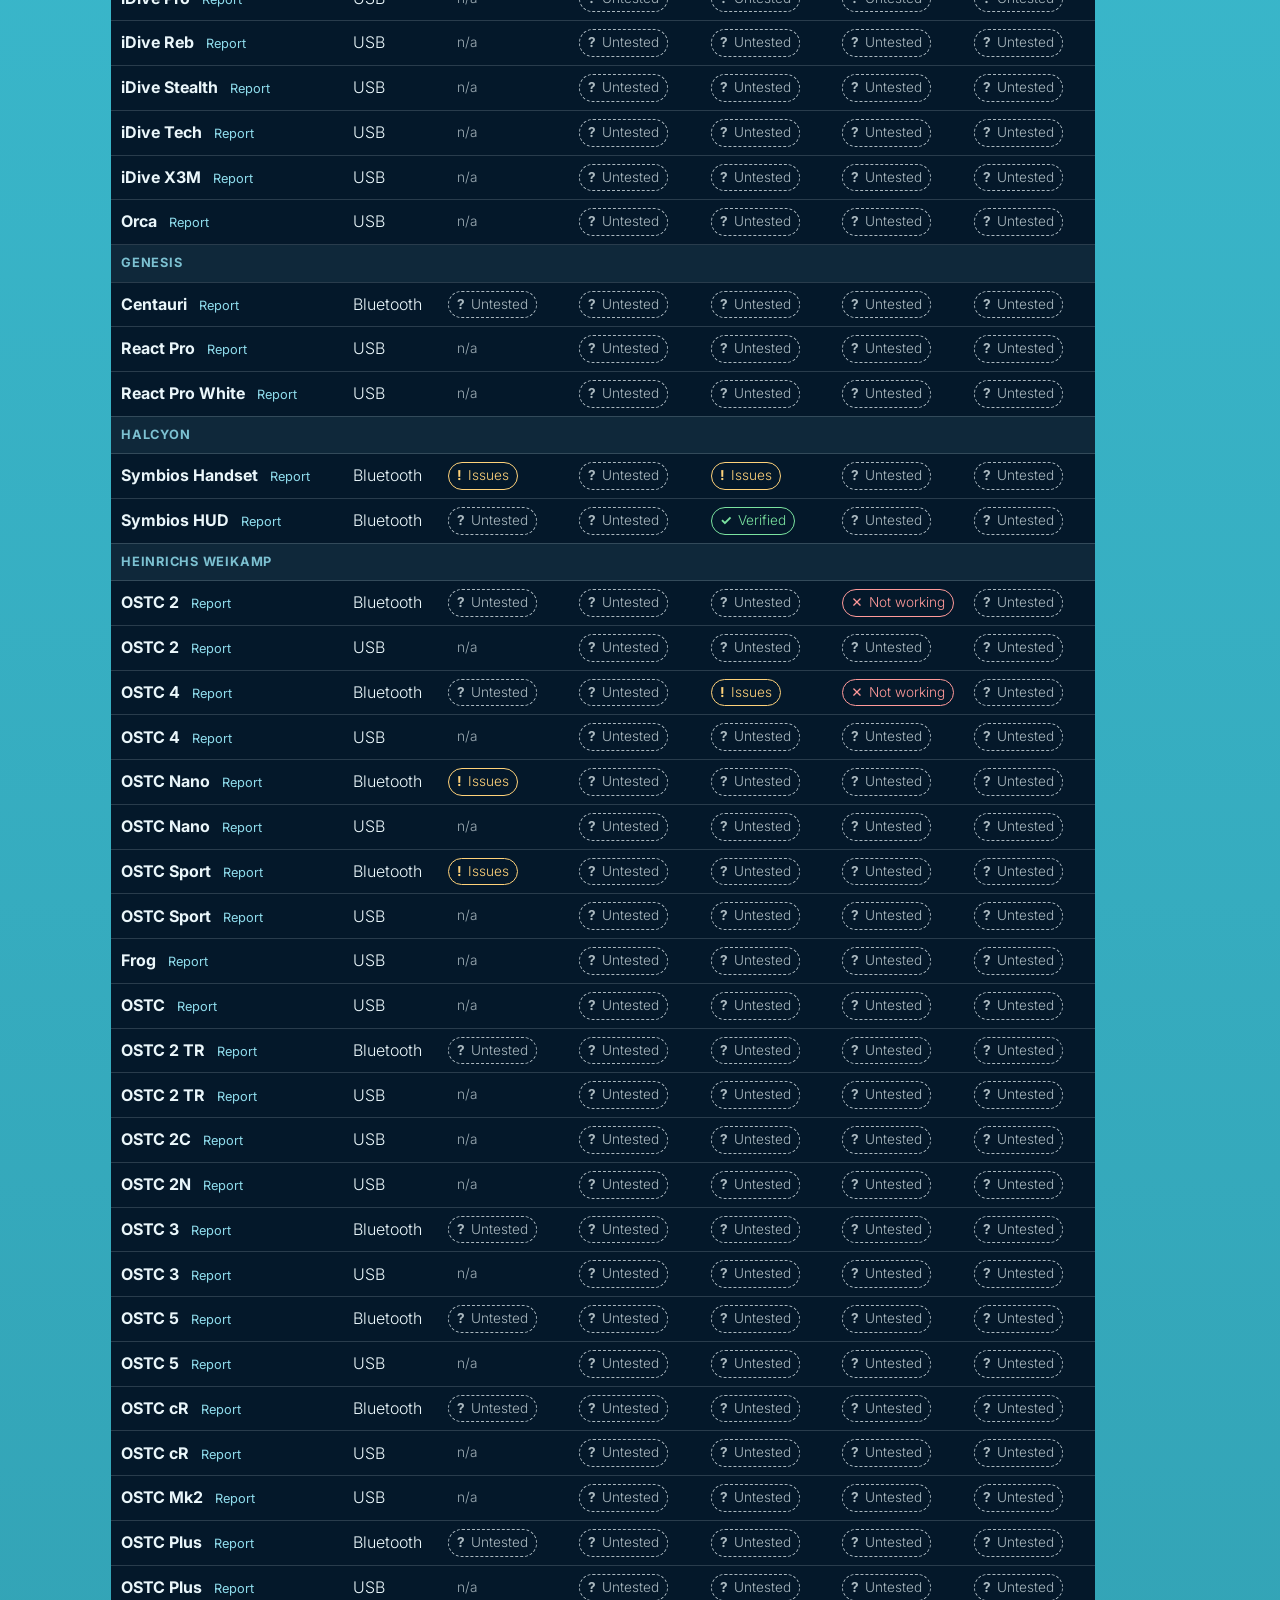
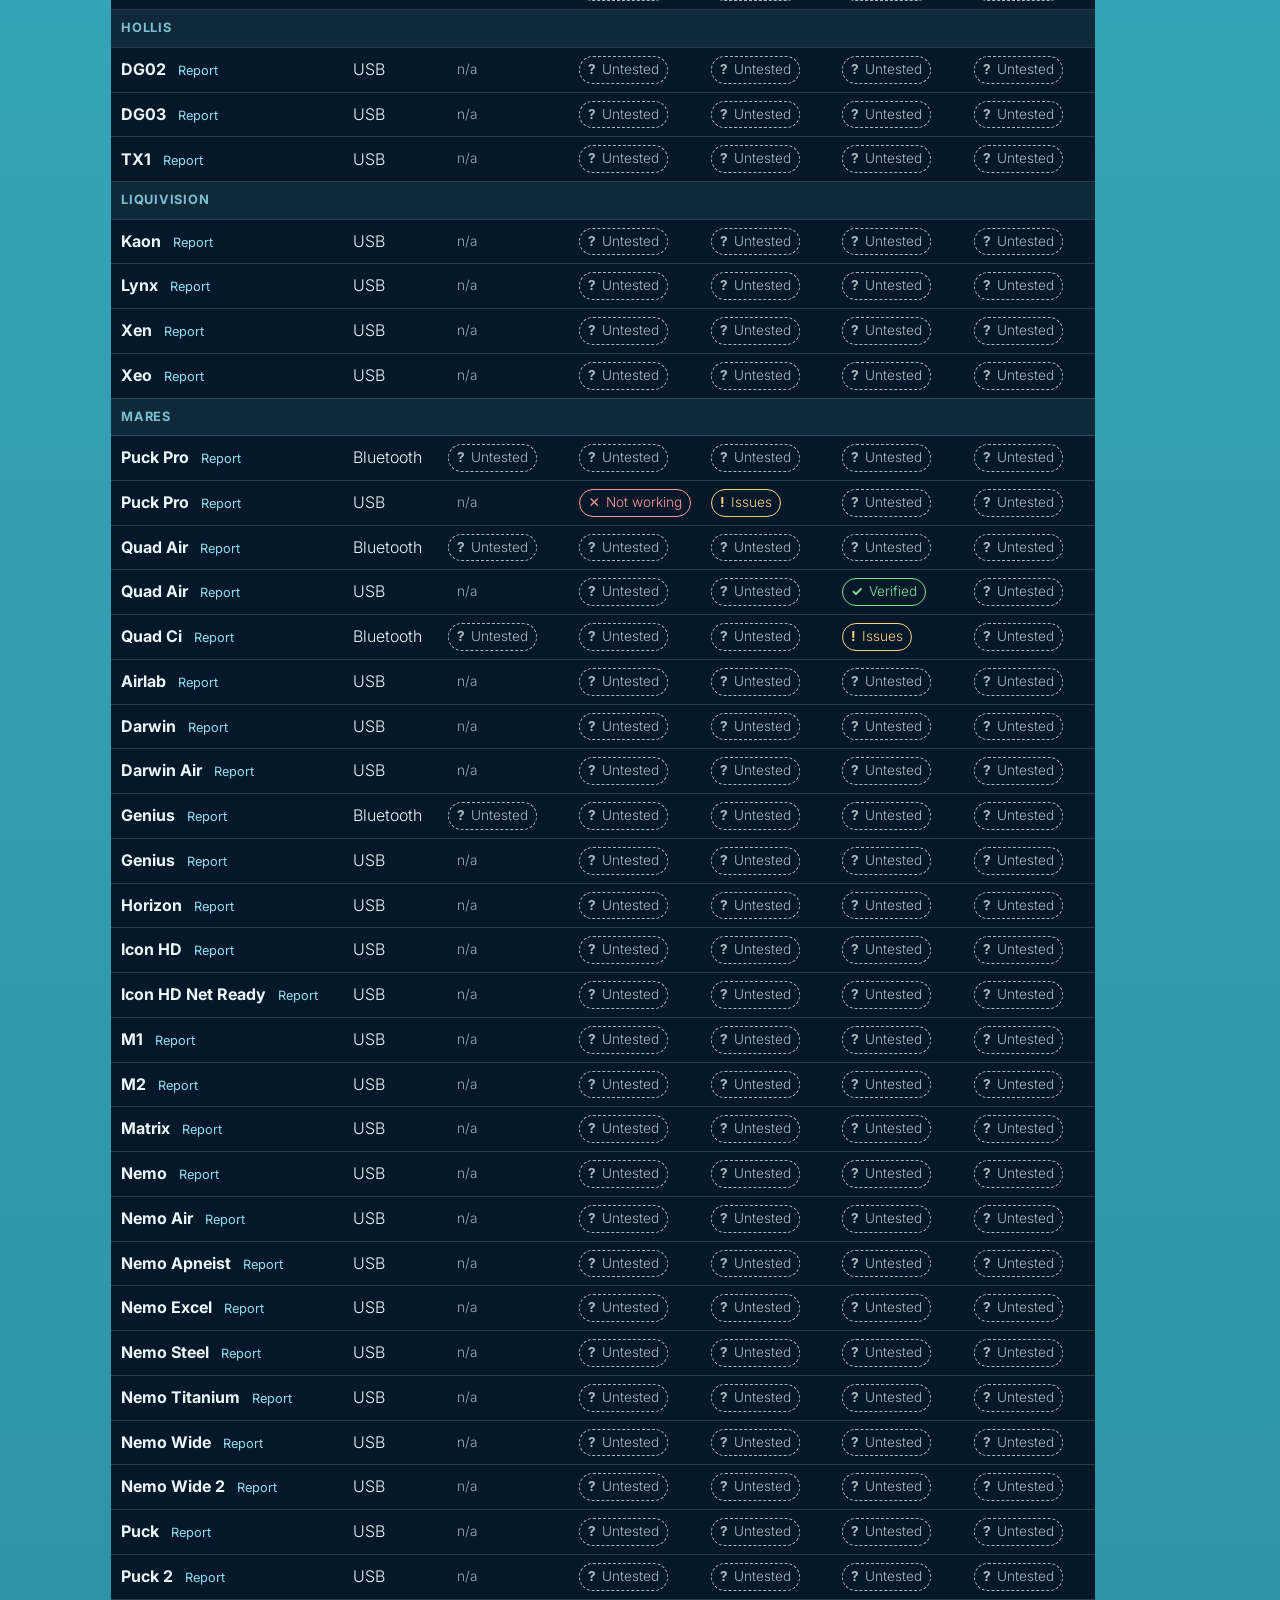
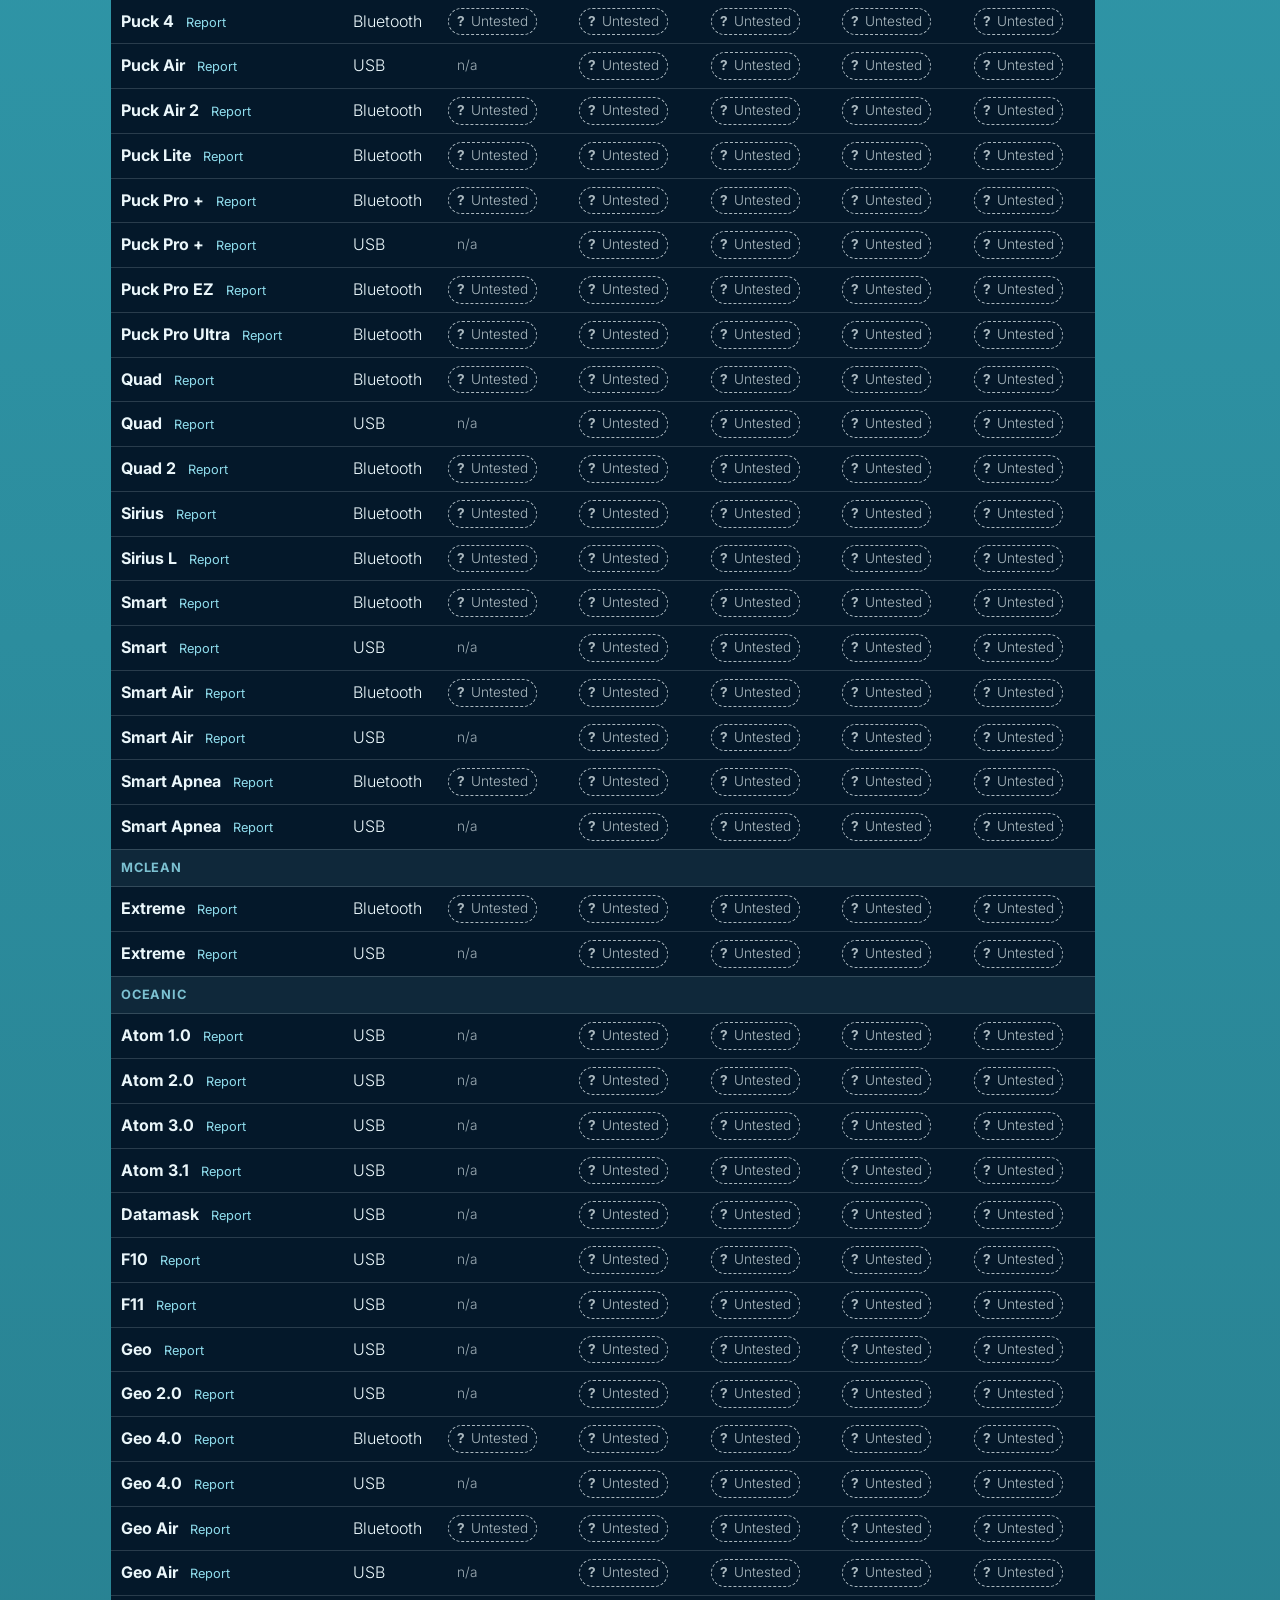
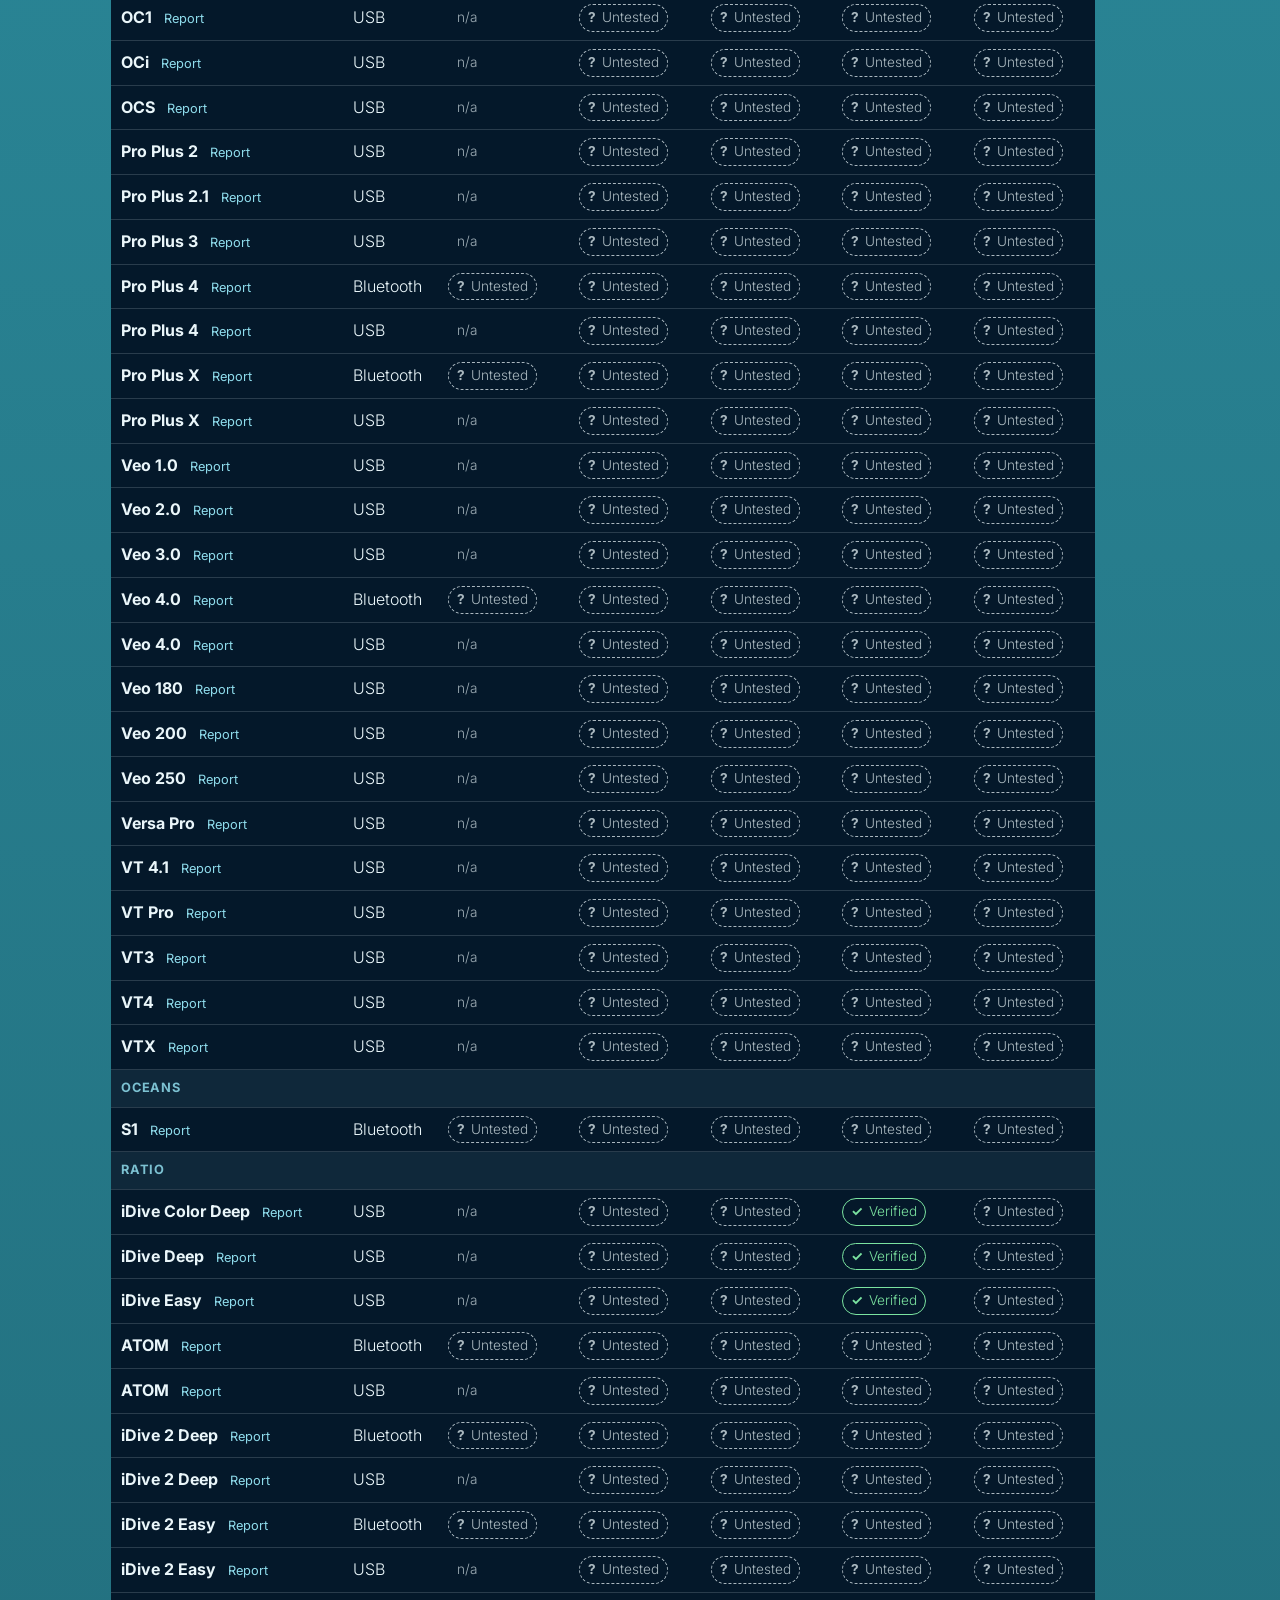
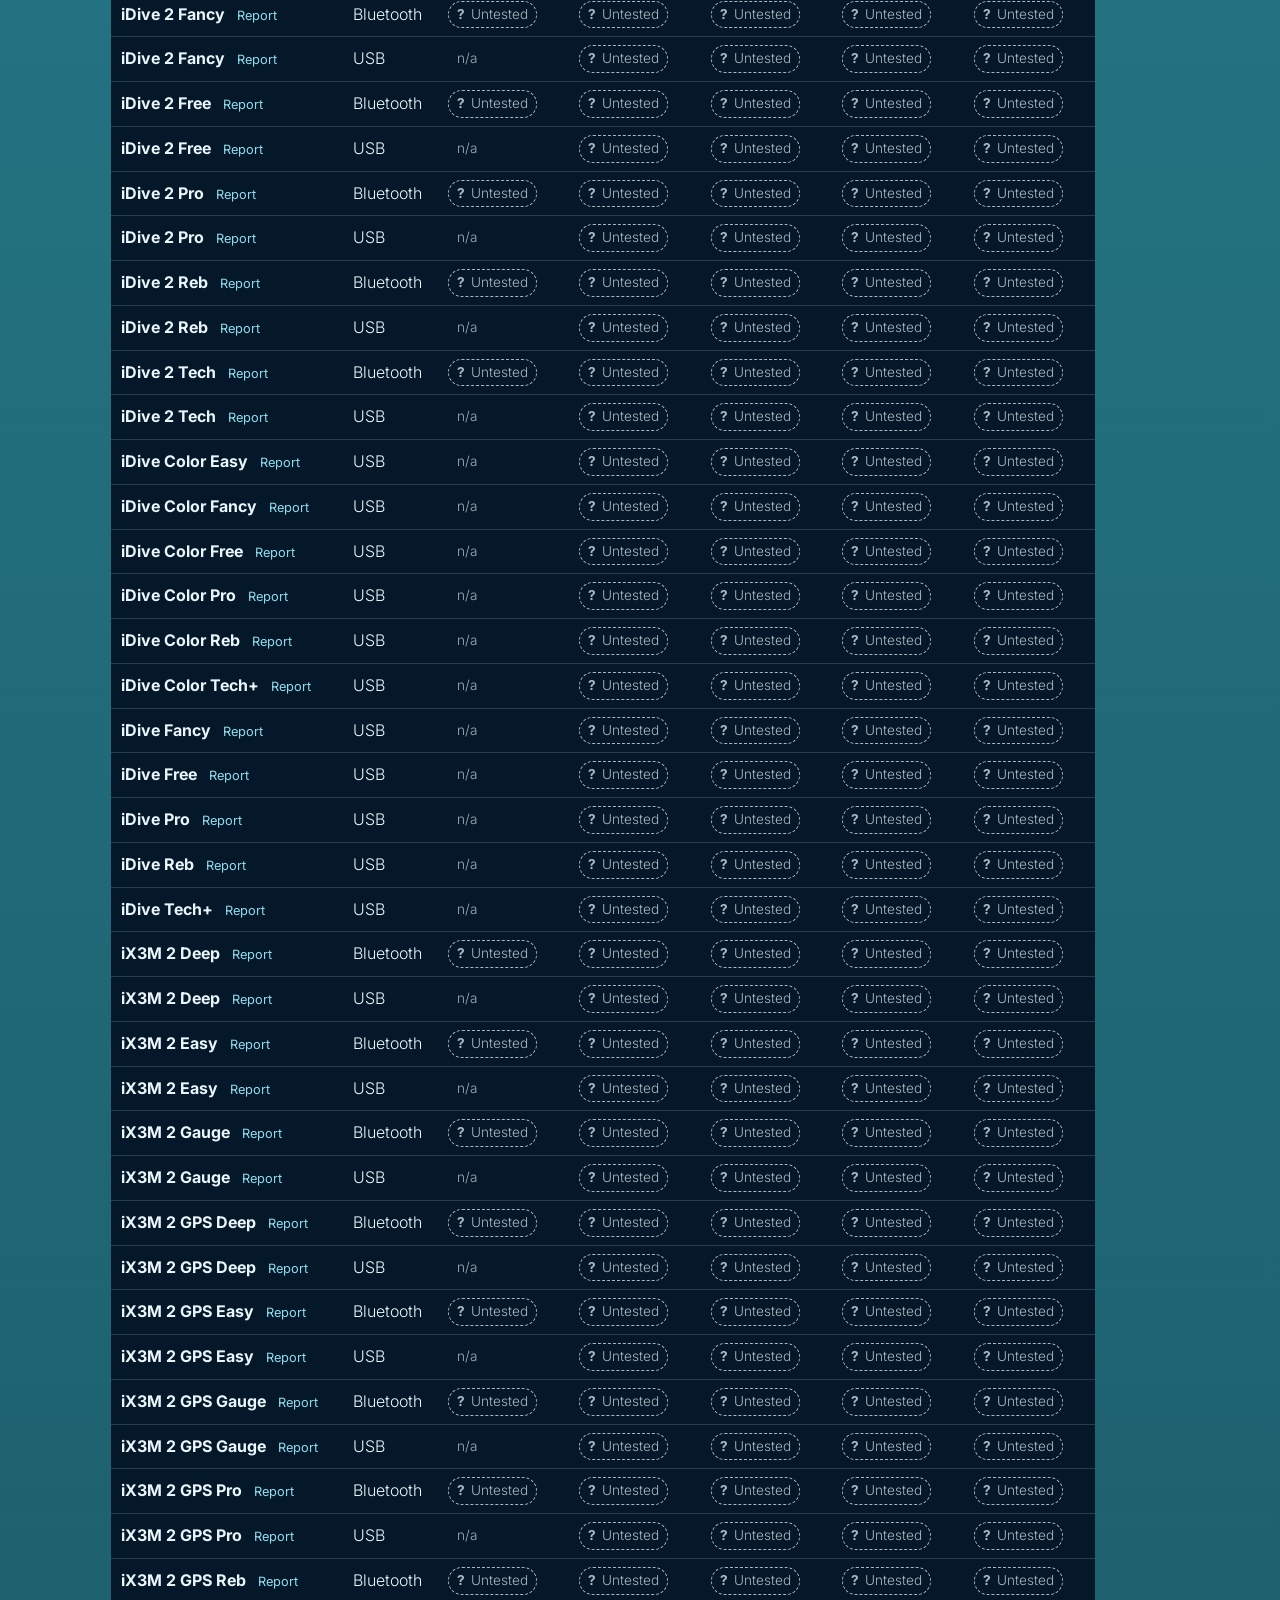
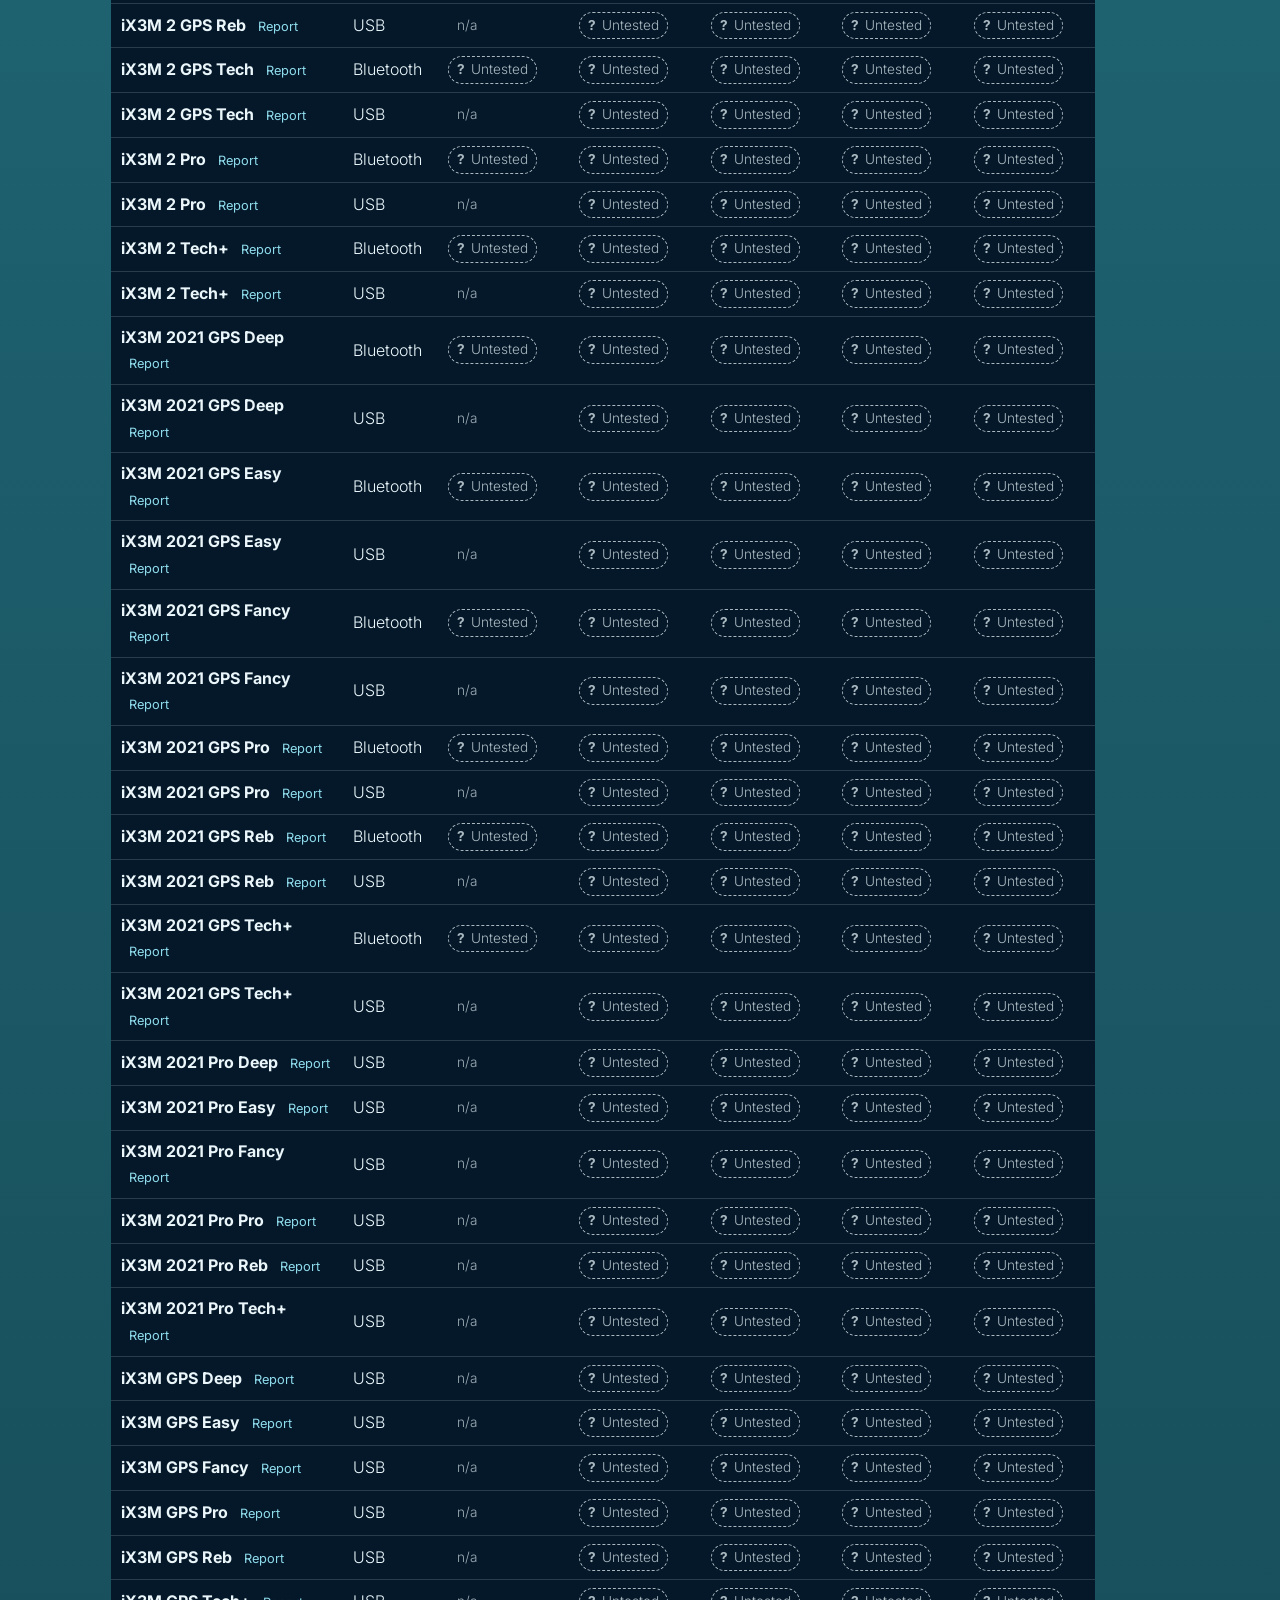
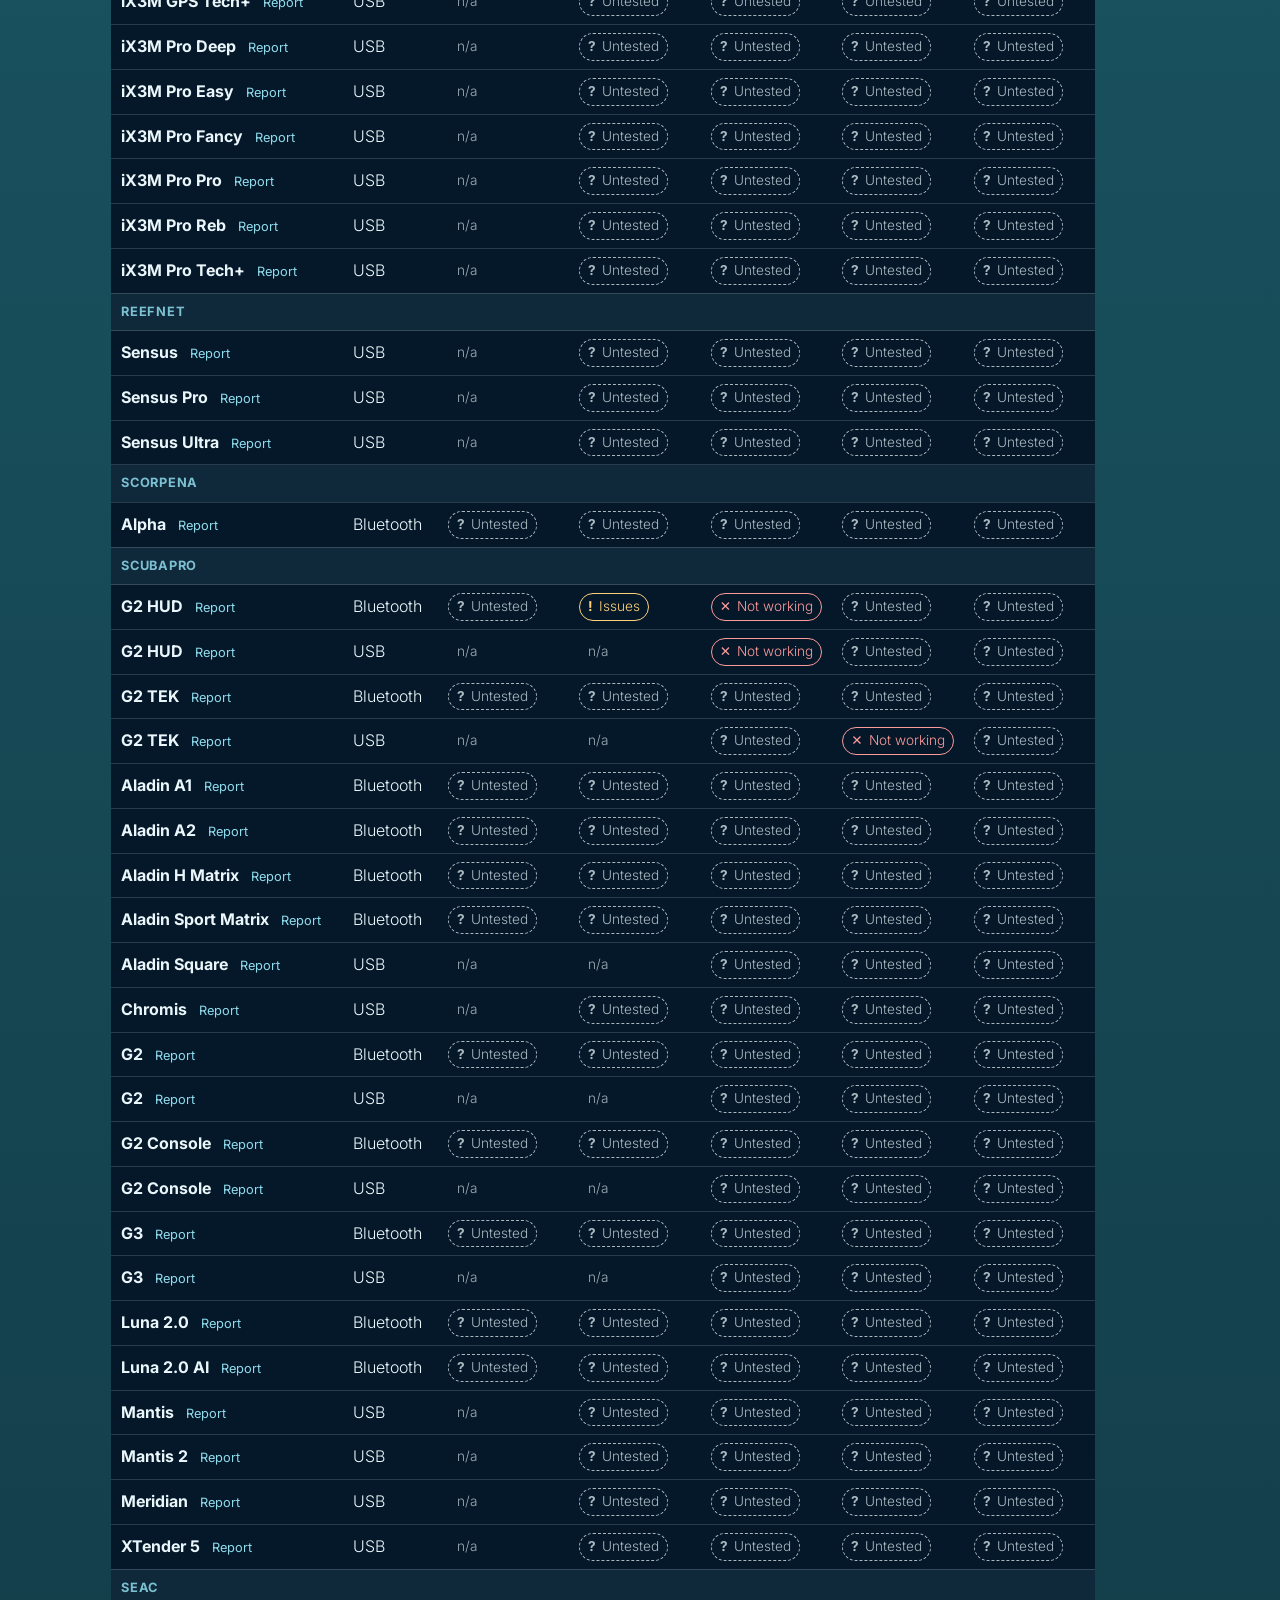
==== commit 366e45e5: "feat(guide): publish the user guide at /guide/ A docsify page reads the guide from the app repo's do" ====
--- a/computers/index.html
+++ b/computers/index.html
@@ -58,6 +58,7 @@
           <a href="../#analyze">Analyze</a>
           <a href="../#plan">Plan</a>
           <a href="../#data">Data</a>
+          <a href="../guide/">Guide</a>
           <a href="../#download">Download</a>
           <a href="https://github.com/submersion-app/submersion" target="_blank" rel="noreferrer">GitHub</a>
         </div>
@@ -147,6 +148,7 @@
       <footer class="footer">
         © <span data-year></span> Submersion · GPL-3.0
         <div class="footer__links">
+          <a href="../guide/">User Guide</a>
           <a href="../privacy/">Privacy Policy</a>
           <a href="../terms/">Terms of Service</a>
         </div>
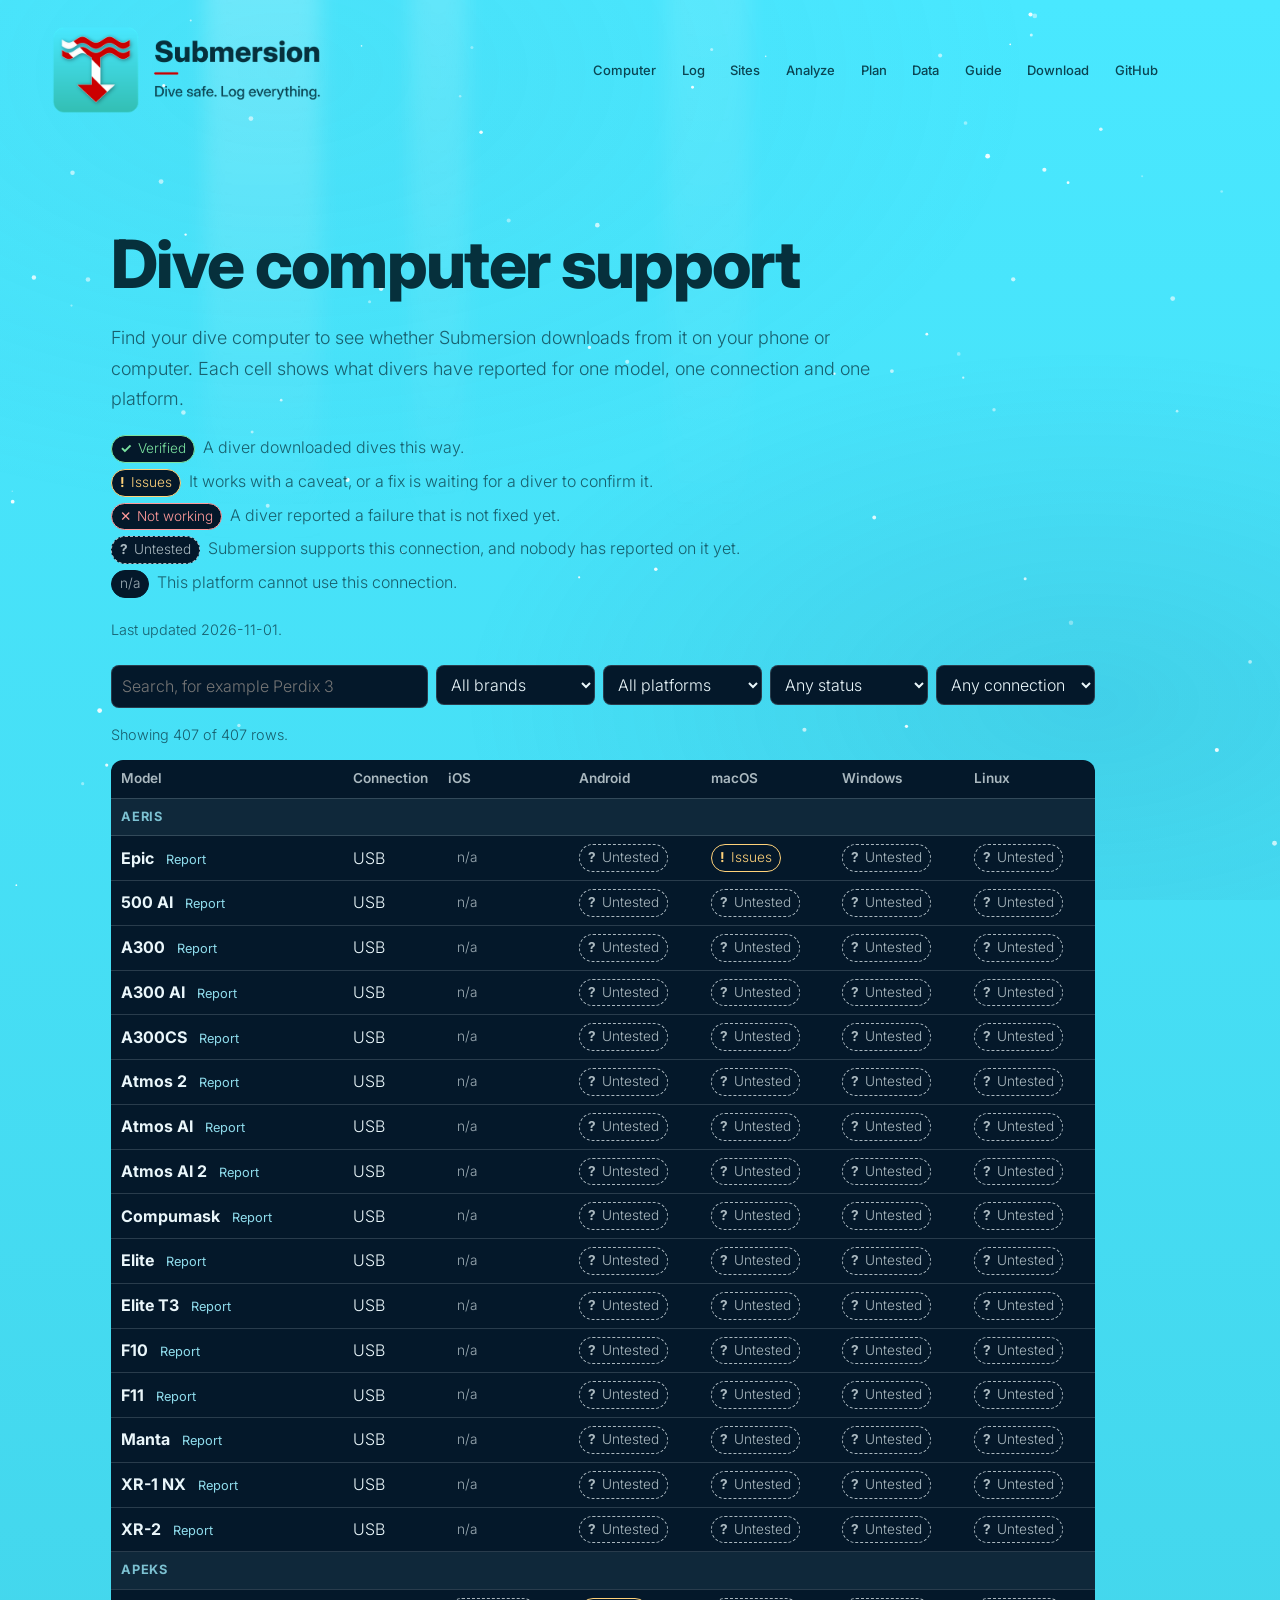
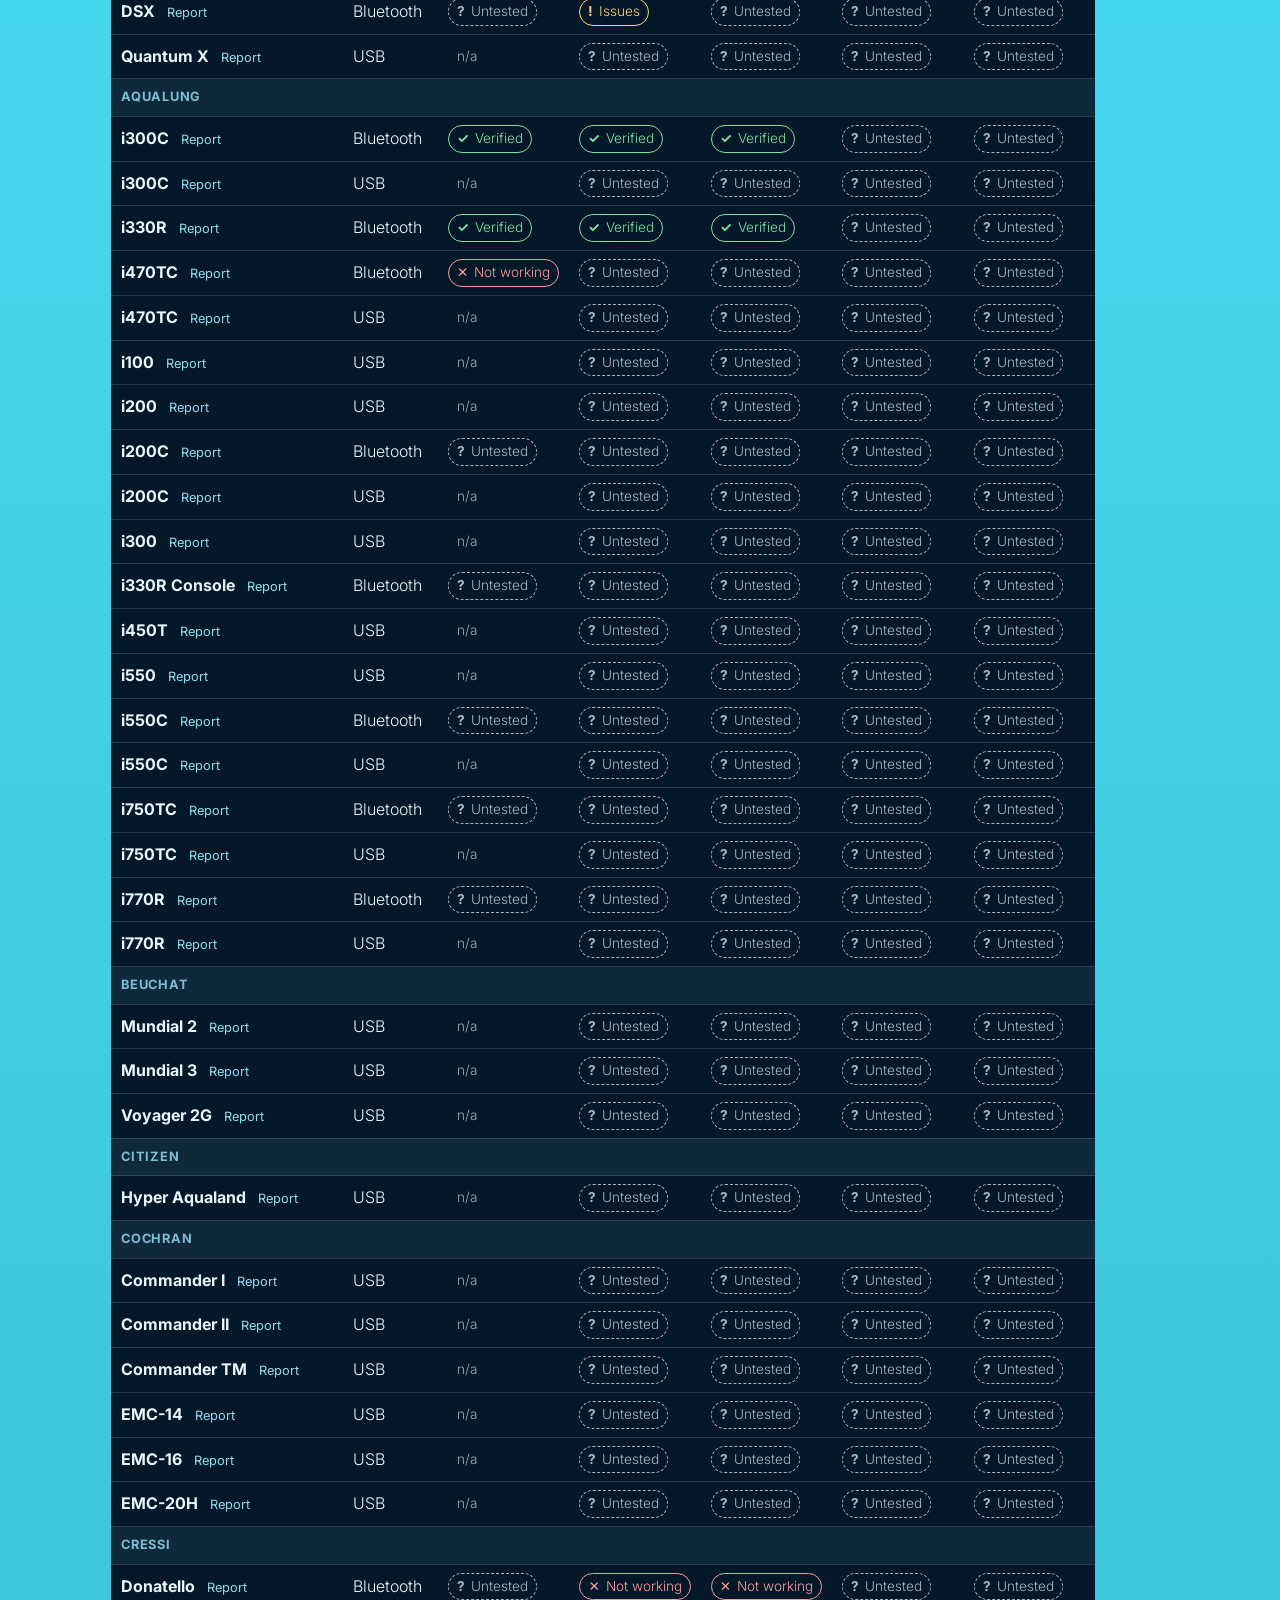
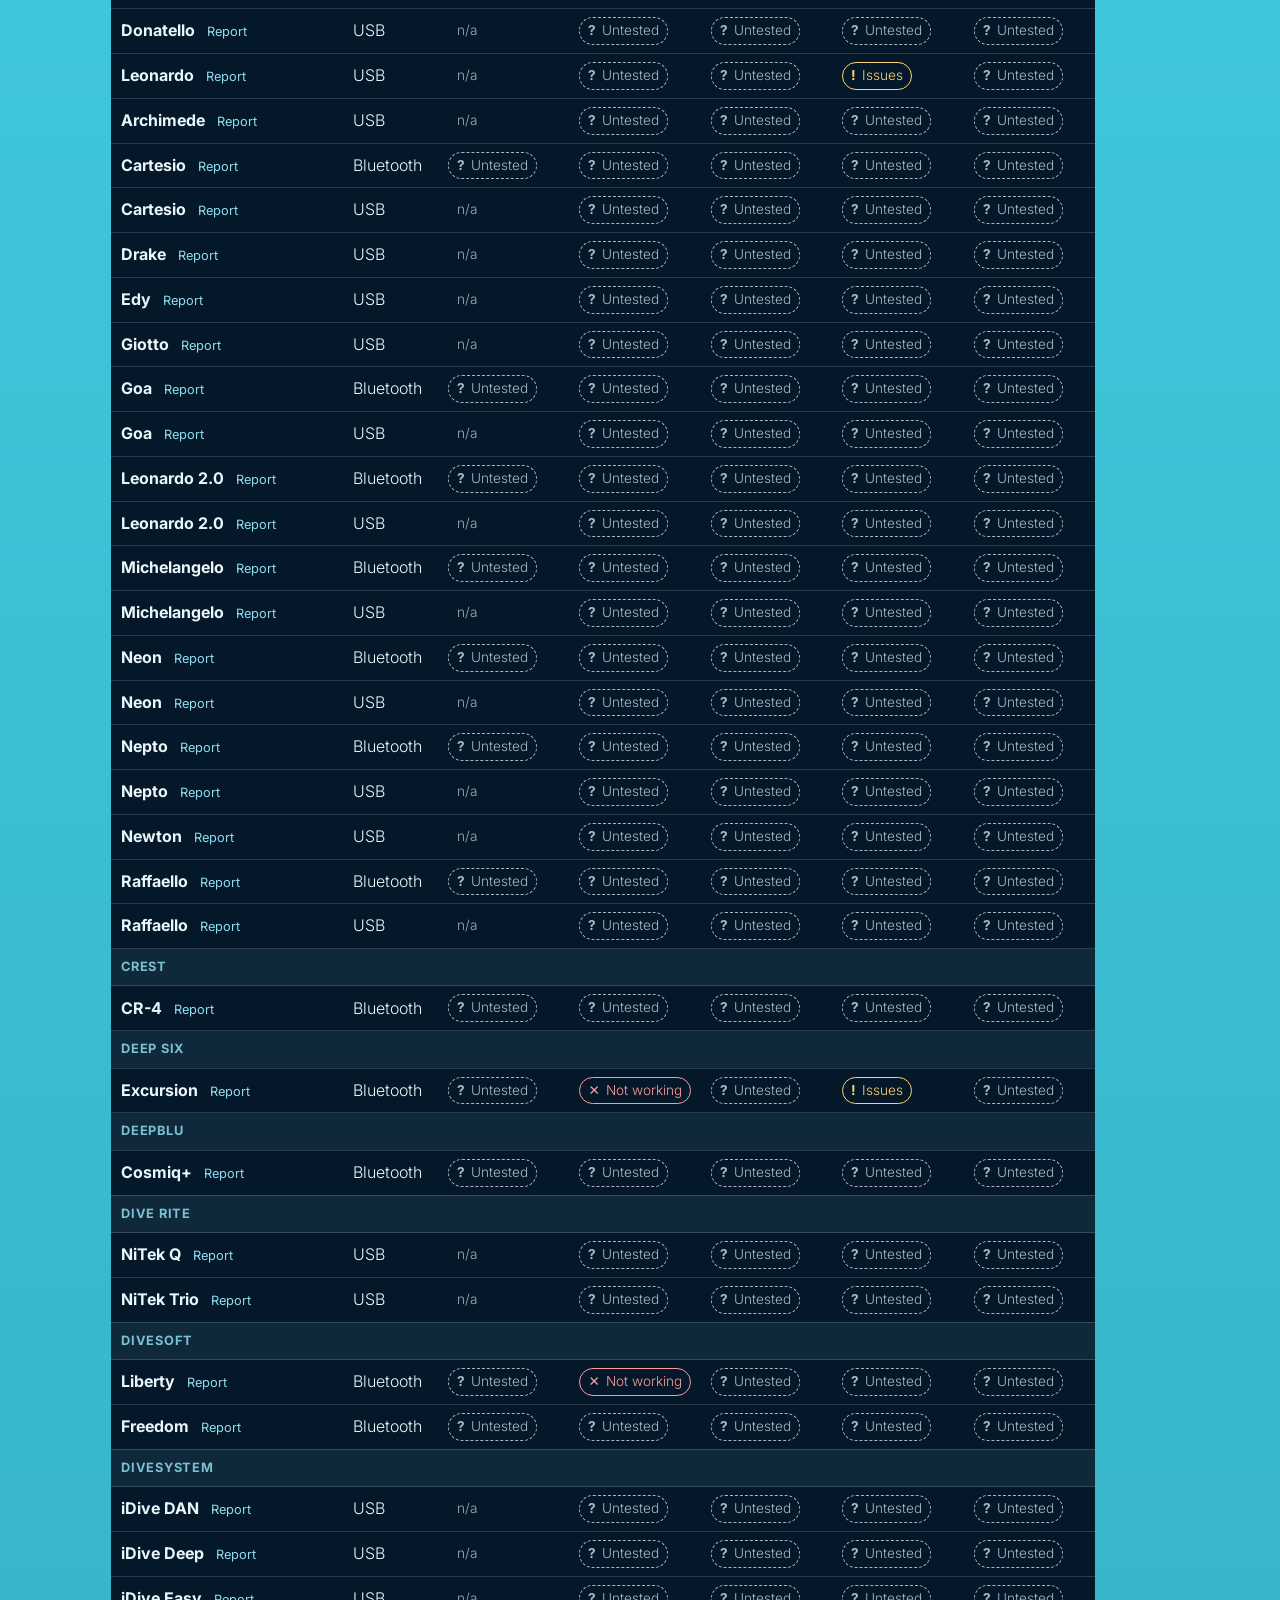
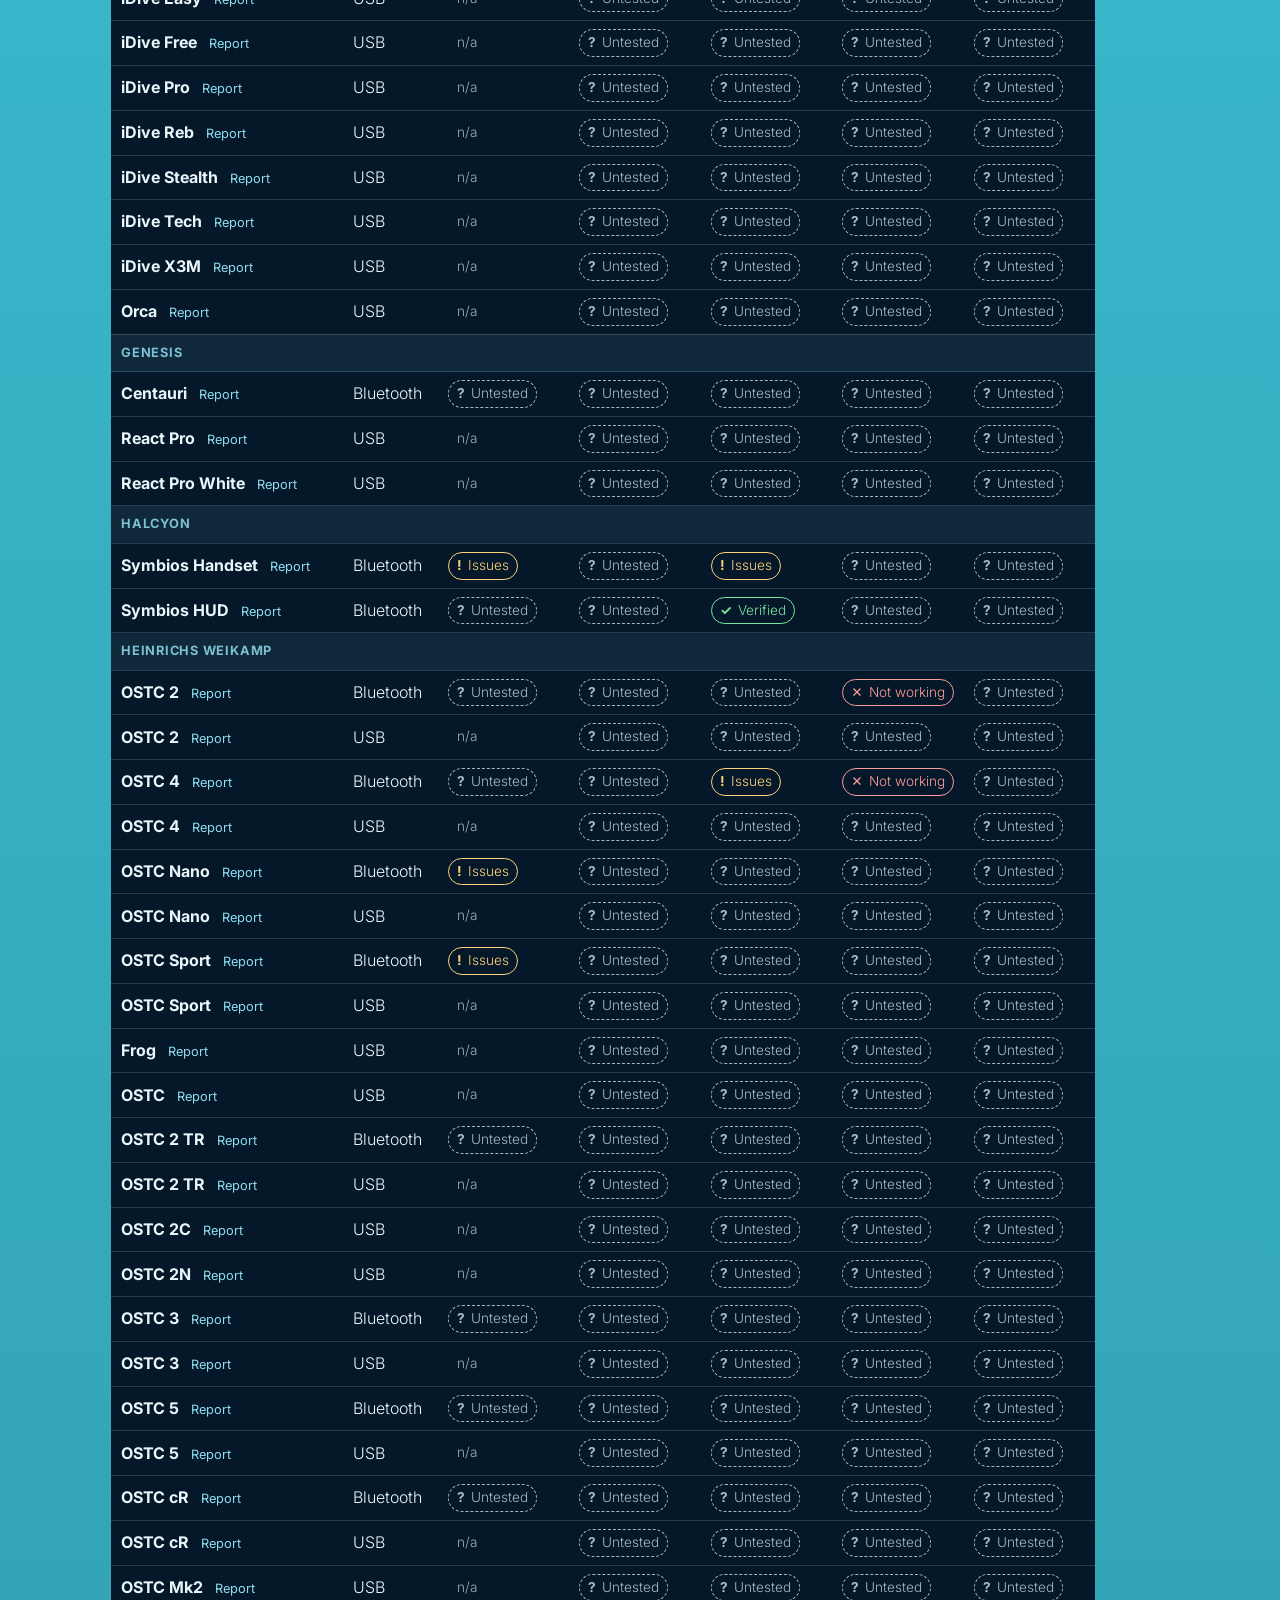
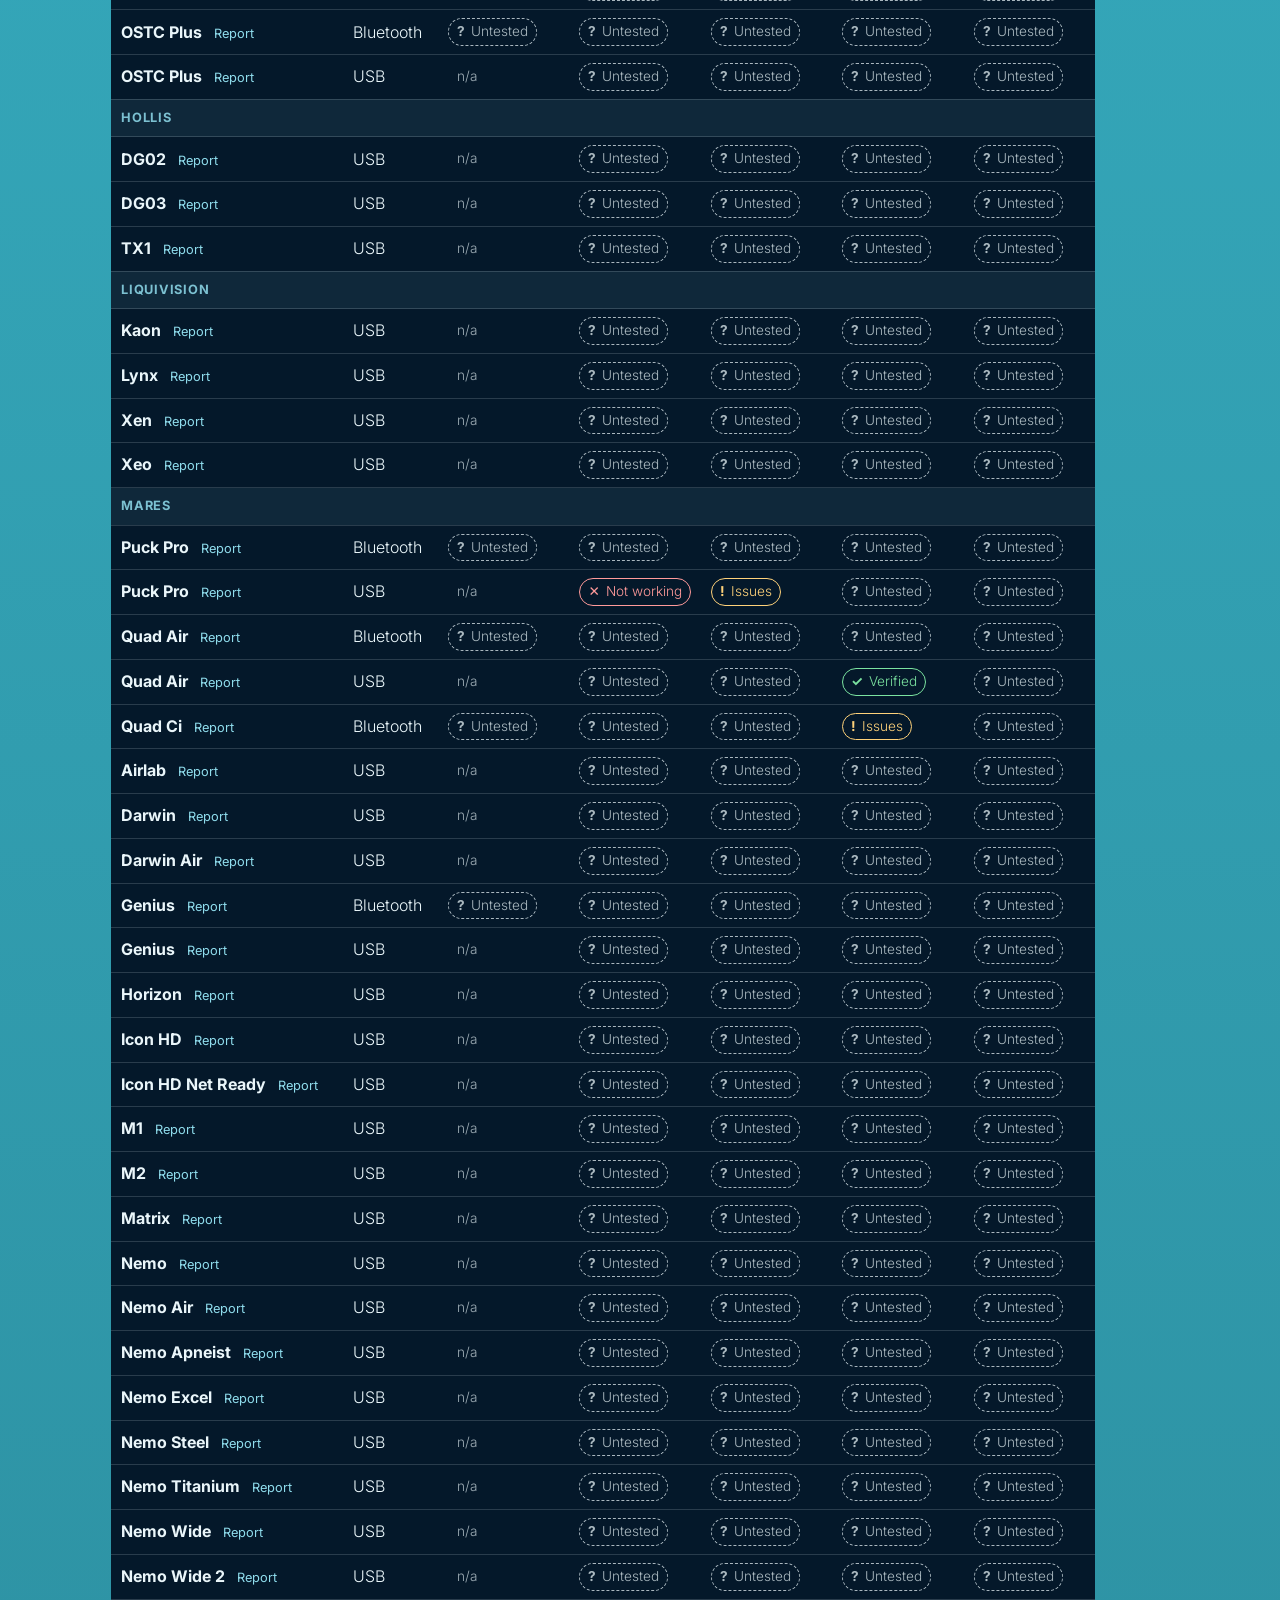
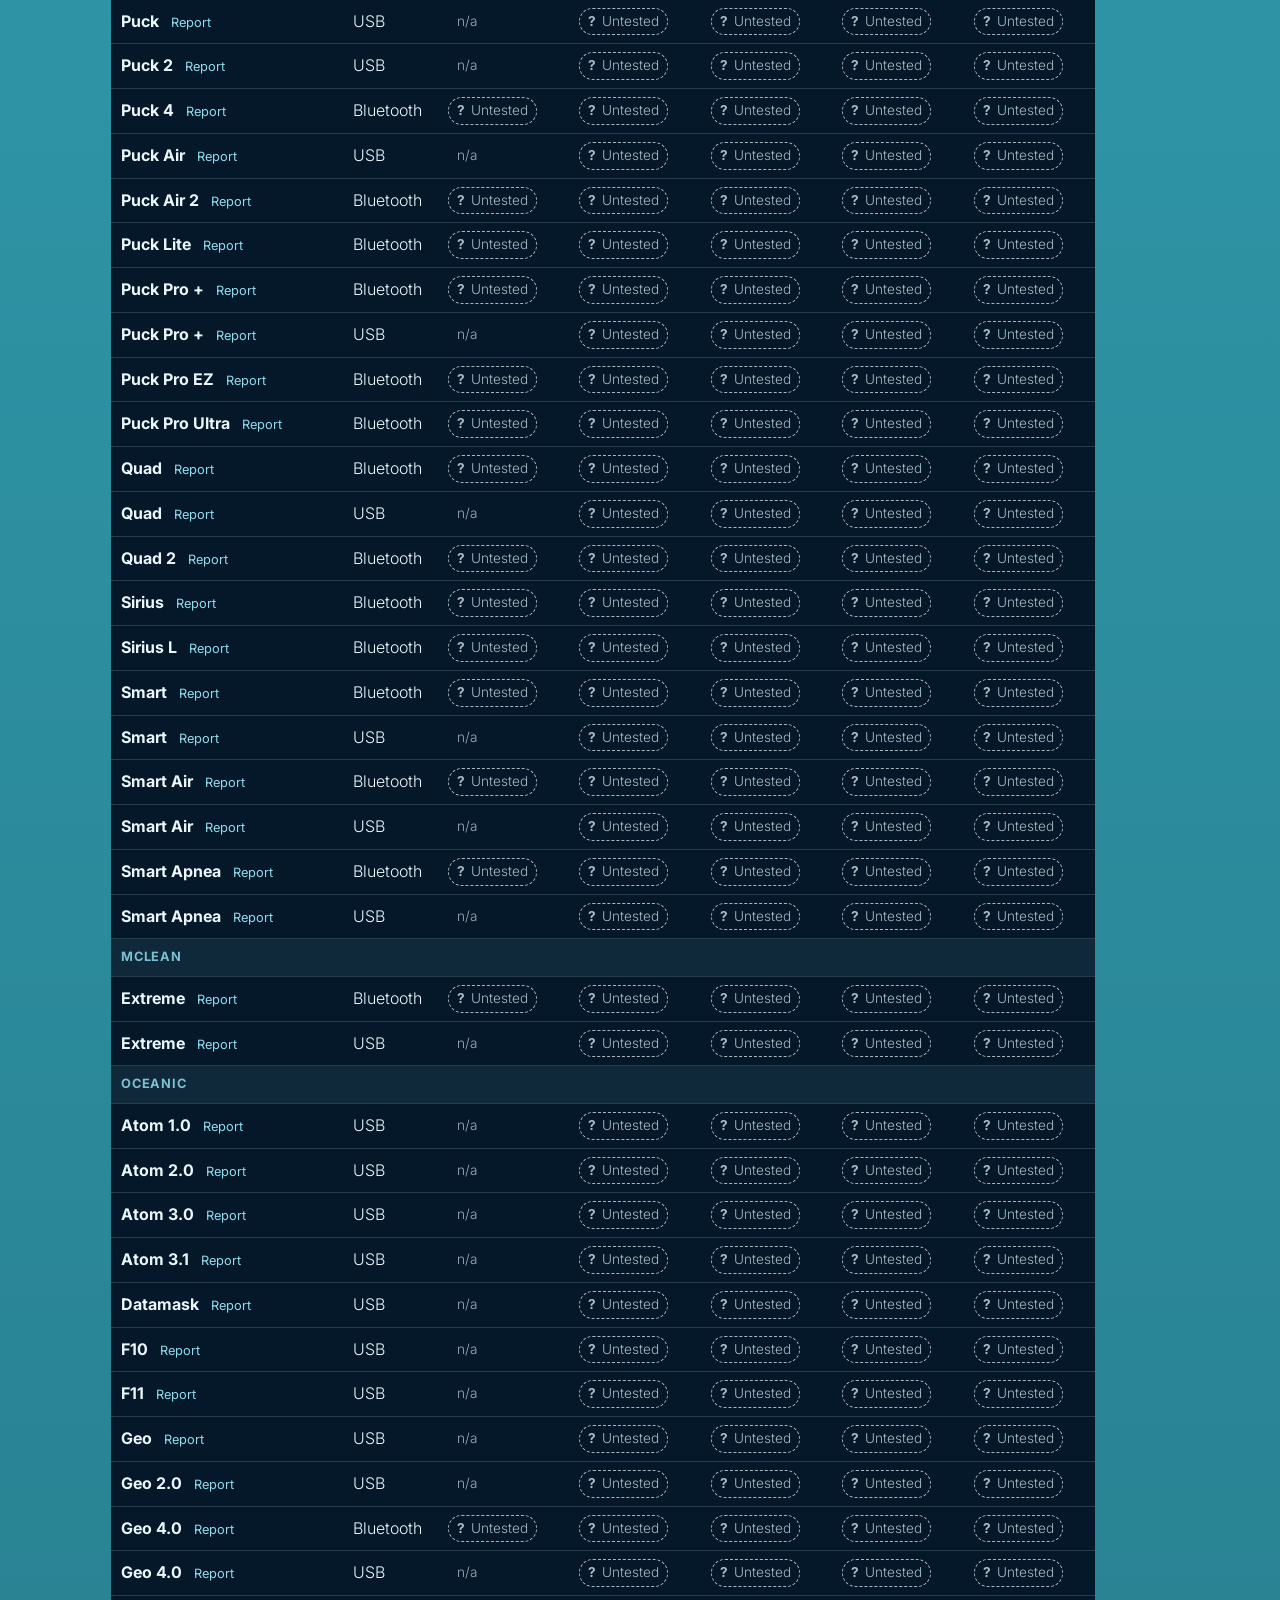
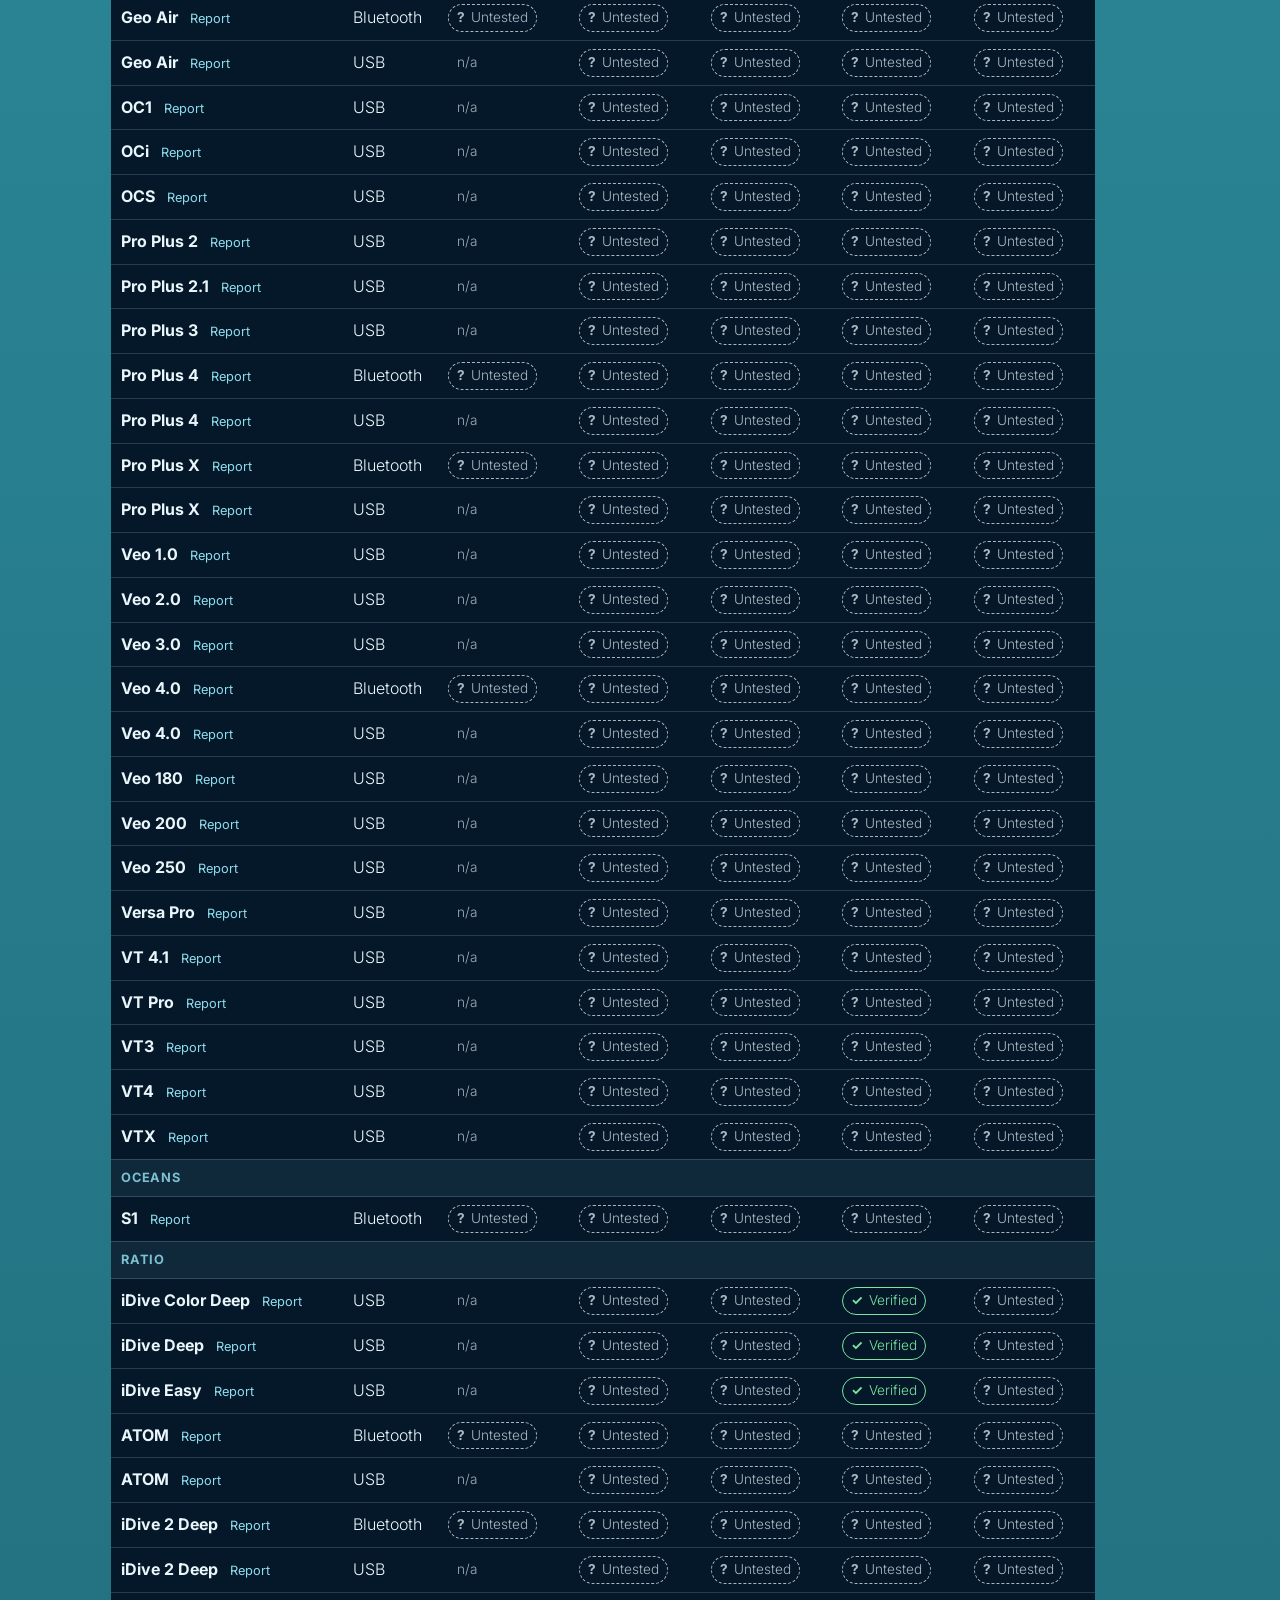
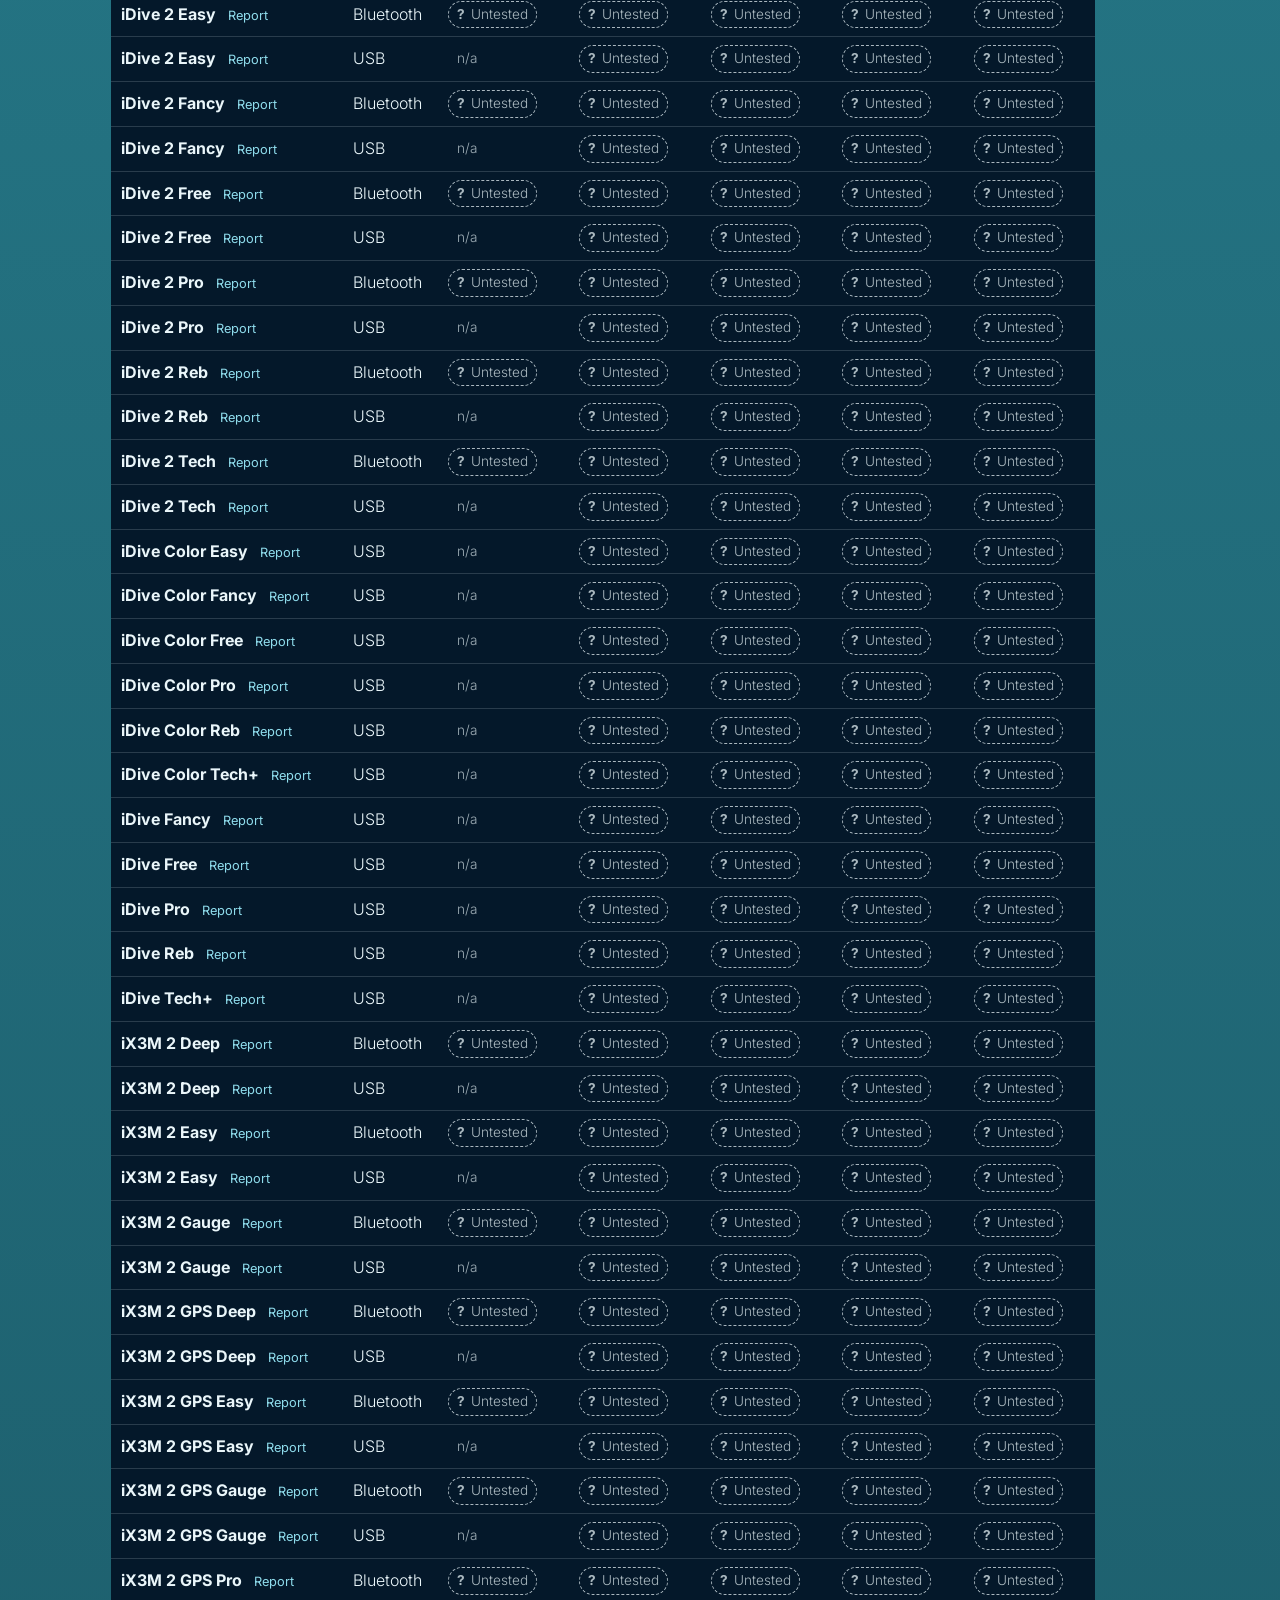
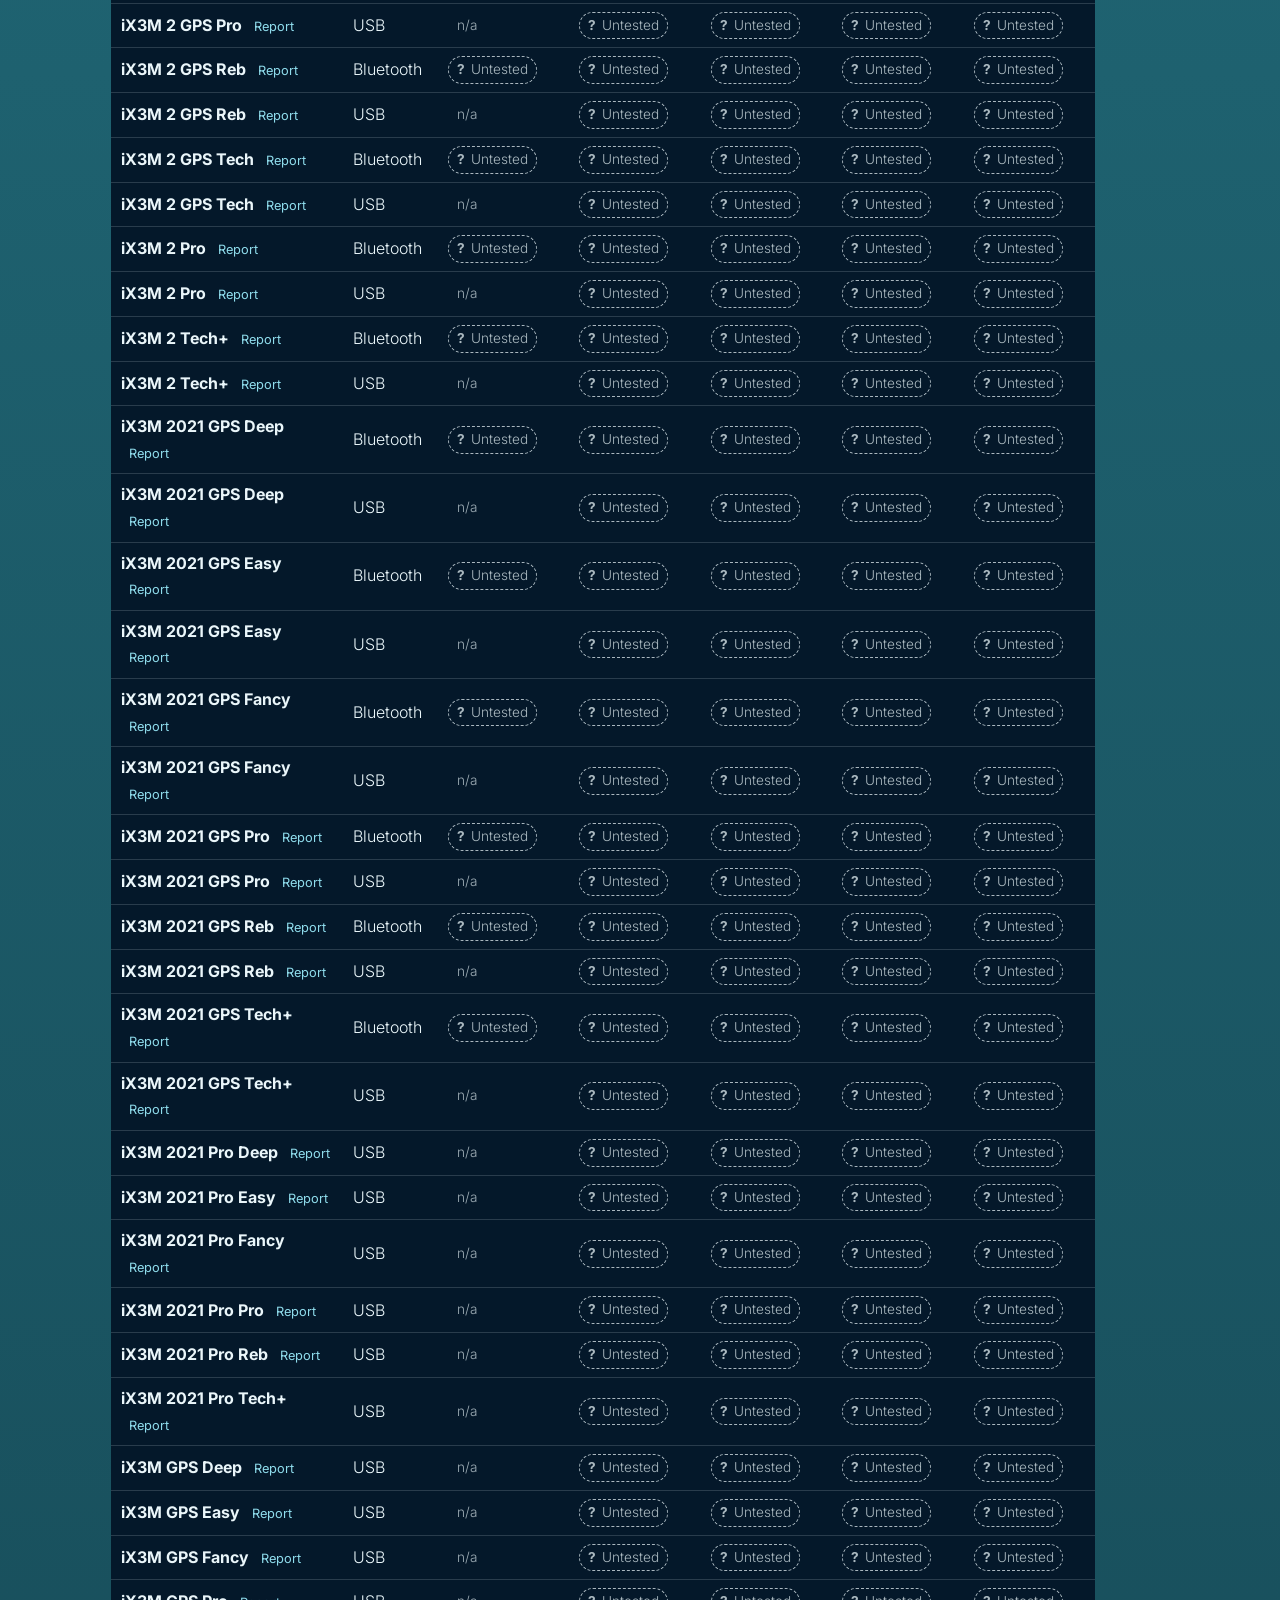
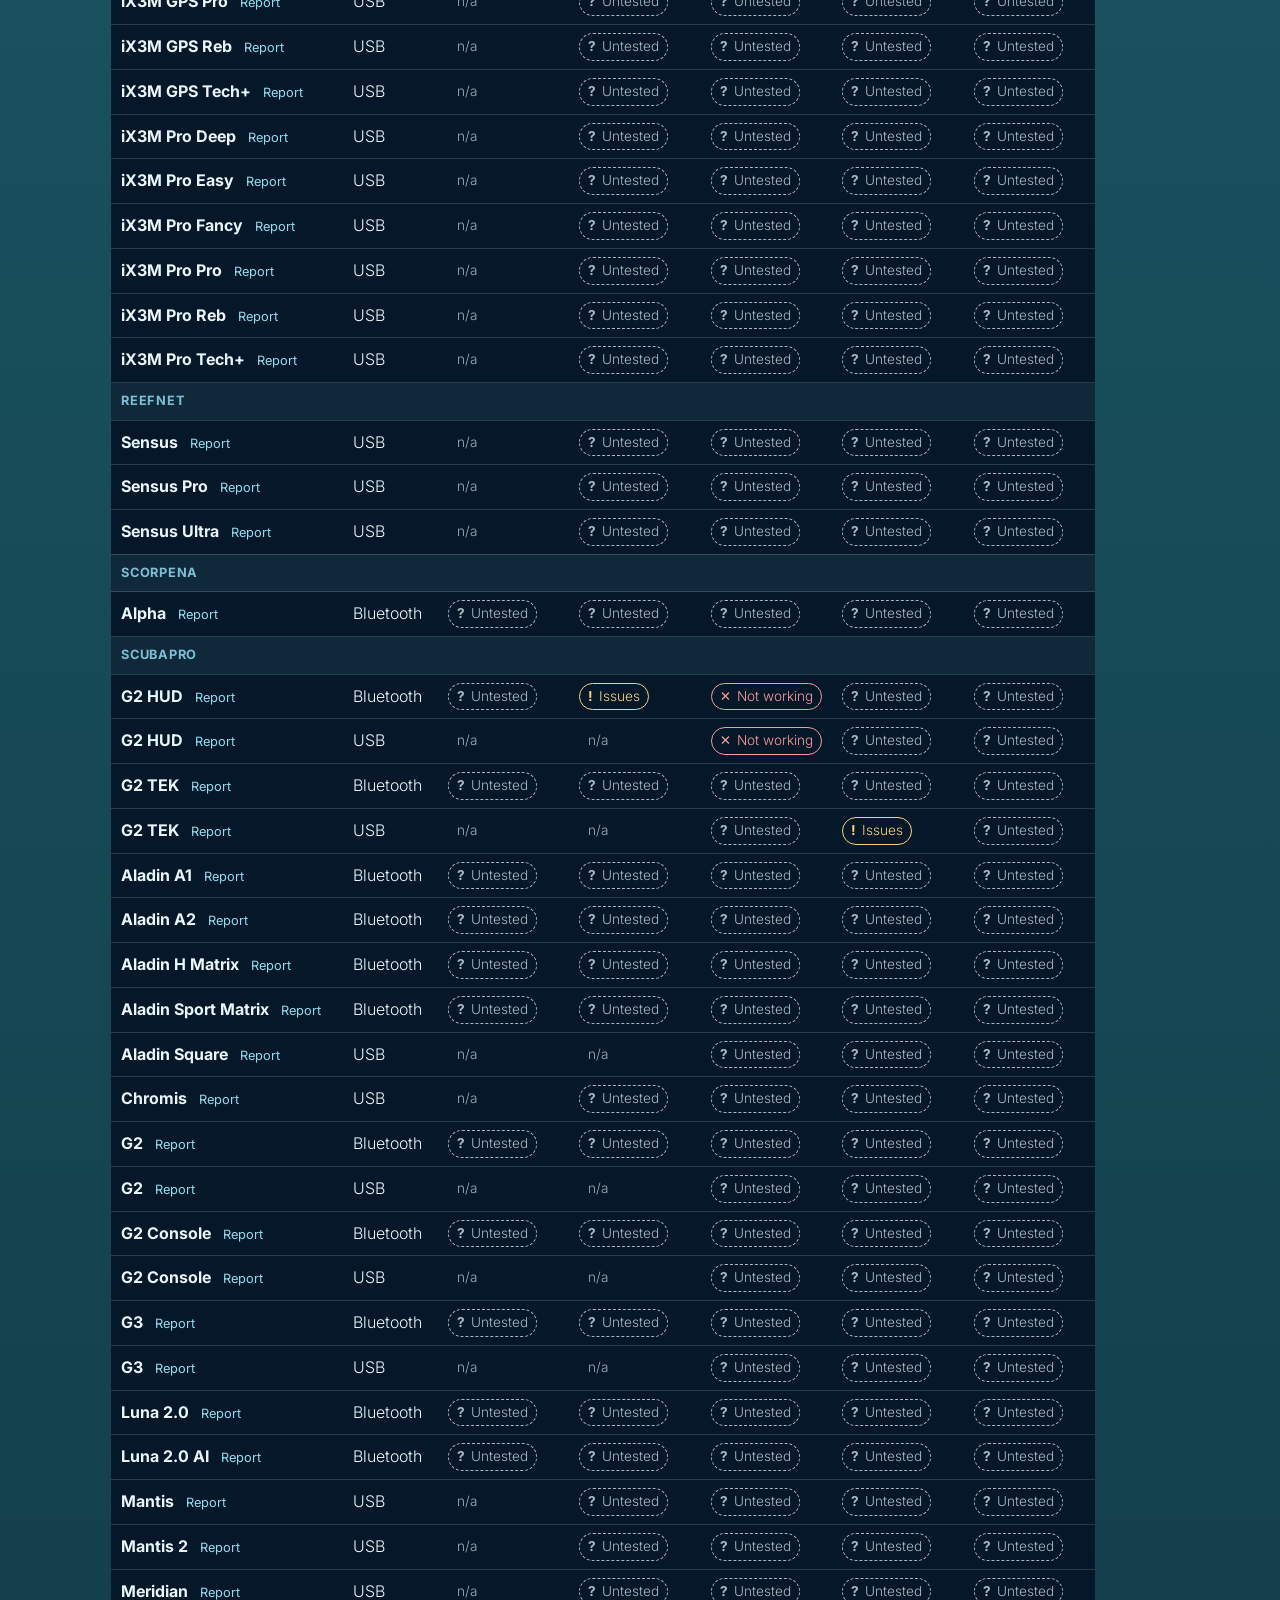
==== commit 96eddba7: "fix(nav): keep the Guide link in the header on phones Below 700 px the header dropped every link, so" ====
--- a/computers/index.html
+++ b/computers/index.html
@@ -58,7 +58,7 @@
           <a href="../#analyze">Analyze</a>
           <a href="../#plan">Plan</a>
           <a href="../#data">Data</a>
-          <a href="../guide/">Guide</a>
+          <a class="nav__guide" href="../guide/">Guide</a>
           <a href="../#download">Download</a>
           <a href="https://github.com/submersion-app/submersion" target="_blank" rel="noreferrer">GitHub</a>
         </div>
--- a/styles.css
+++ b/styles.css
@@ -159,7 +159,10 @@
 @media (max-width: 700px) { .nav__brand img { height: 76px; } }
 .nav__links { display: flex; gap: clamp(14px, 2vw, 26px); font-size: 13px; font-weight: 500; }
 .nav__links a { color: var(--surface-ink-muted); }
-@media (max-width: 700px) { .nav__links { display: none; } }
+/* Phones drop the header links for space, except the Guide: the footer's copy
+   is a long scroll away. The padding makes it a full-size tap target. */
+@media (max-width: 700px) { .nav__links a:not(.nav__guide) { display: none; } }
+@media (max-width: 700px) { .nav__guide { padding: 12px 4px; font-size: 15px; } }
 
 /* ---------- Hero ---------- */
 .hero { min-height: 84vh; display: flex; align-items: center; }
@@ -290,6 +293,10 @@
   display: block; font-variant-numeric: tabular-nums; font-size: 11px;
   font-weight: 400; color: var(--ink-faint); margin-top: 2px;
 }
+.download__count { margin: 14px 0 0; font-size: 14px; }
+.download__count a { color: var(--ink-muted); }
+.download__count a:hover { color: var(--ink); }
+.download__count strong { font-weight: 600; color: var(--cyan); }
 .download__stores { display: flex; flex-wrap: wrap; gap: 12px; justify-content: center; margin-top: 20px; }
 .download__store { display: inline-block; border-radius: 8px; transition: opacity 150ms ease; }
 .download__store:hover { opacity: 0.8; }
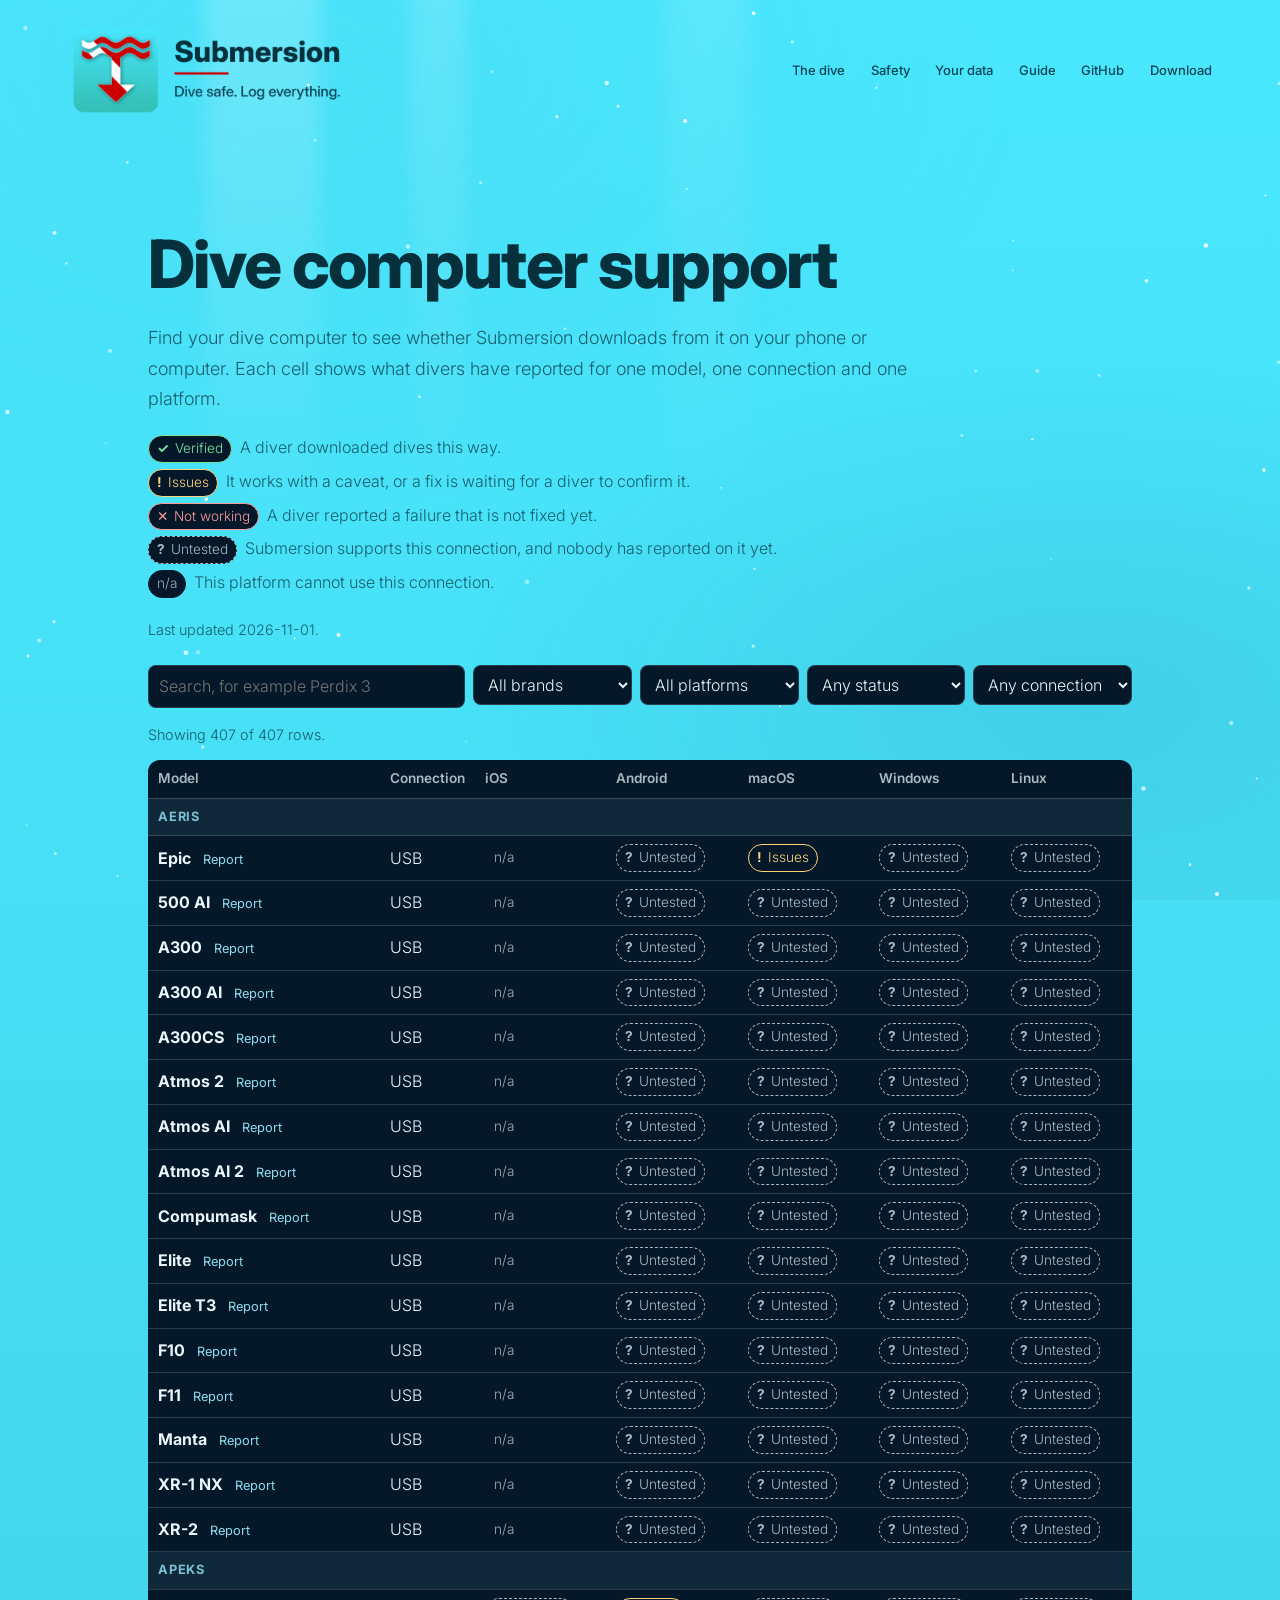
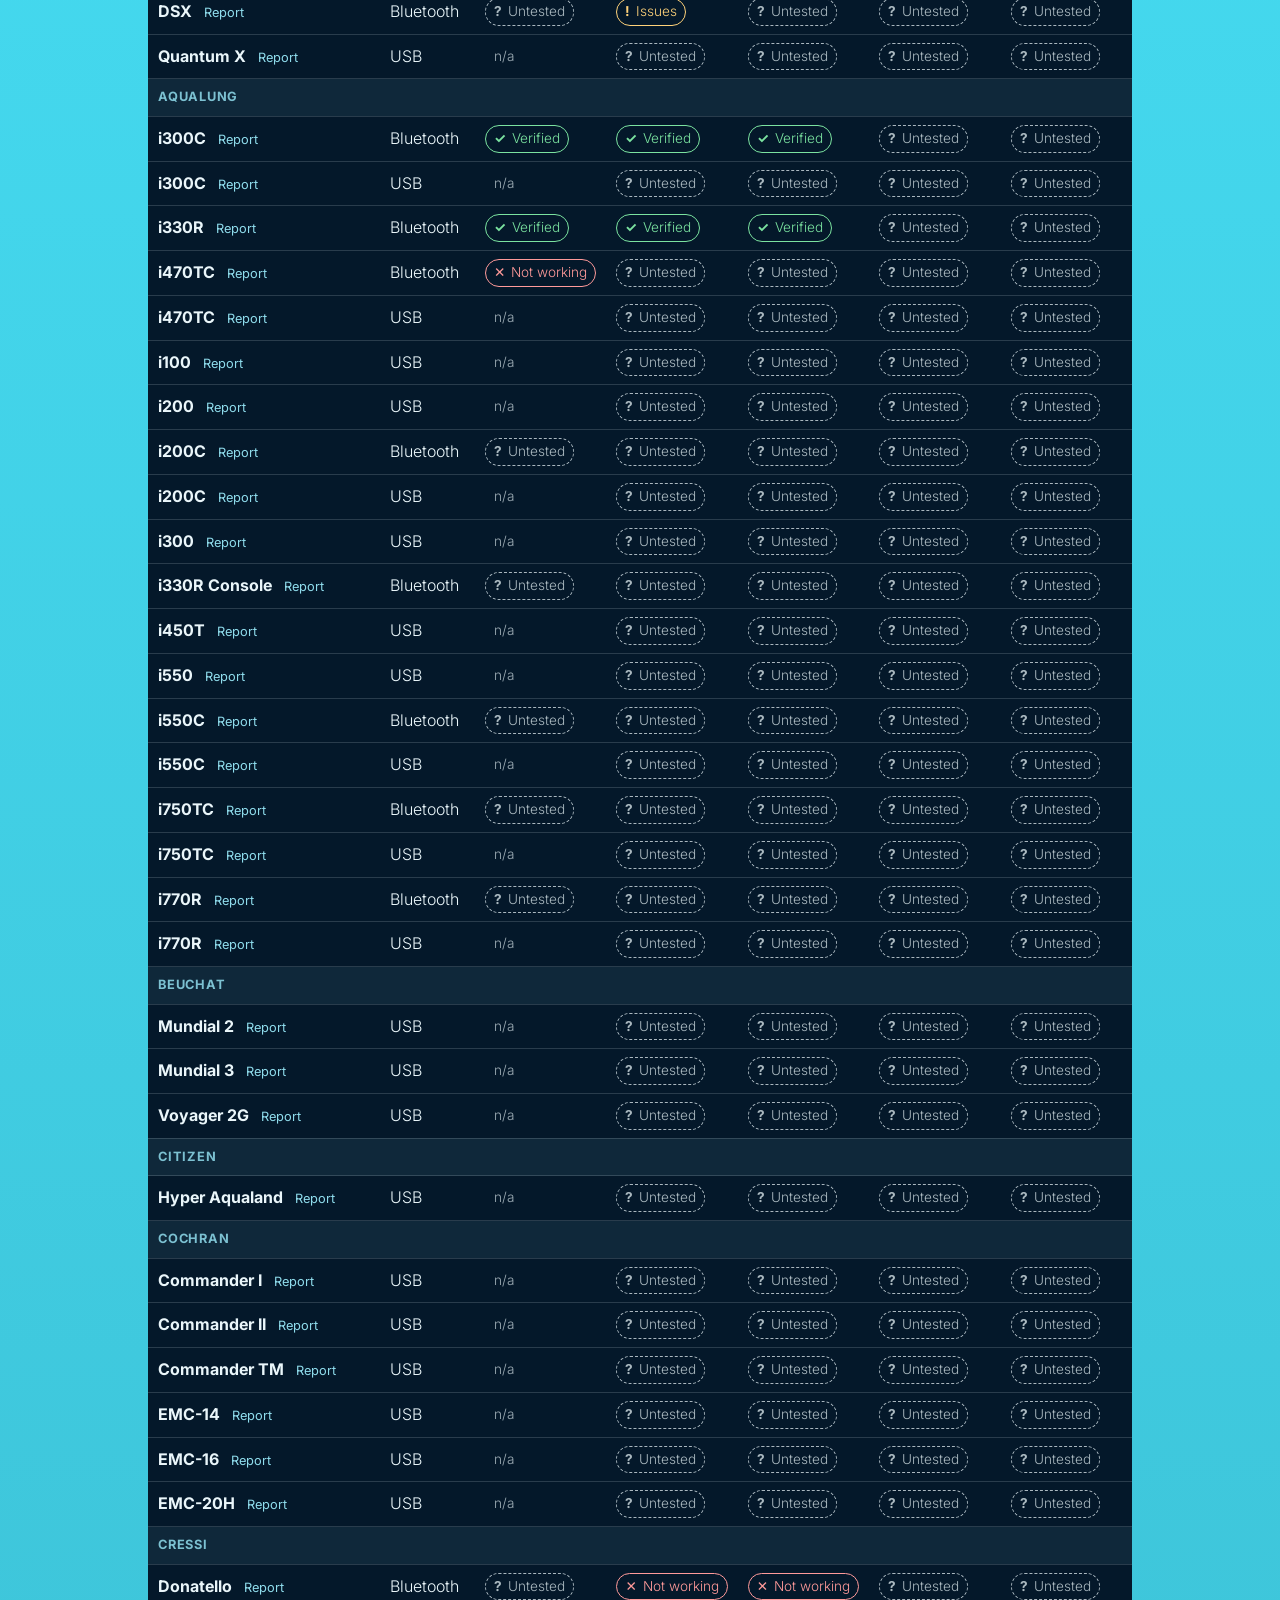
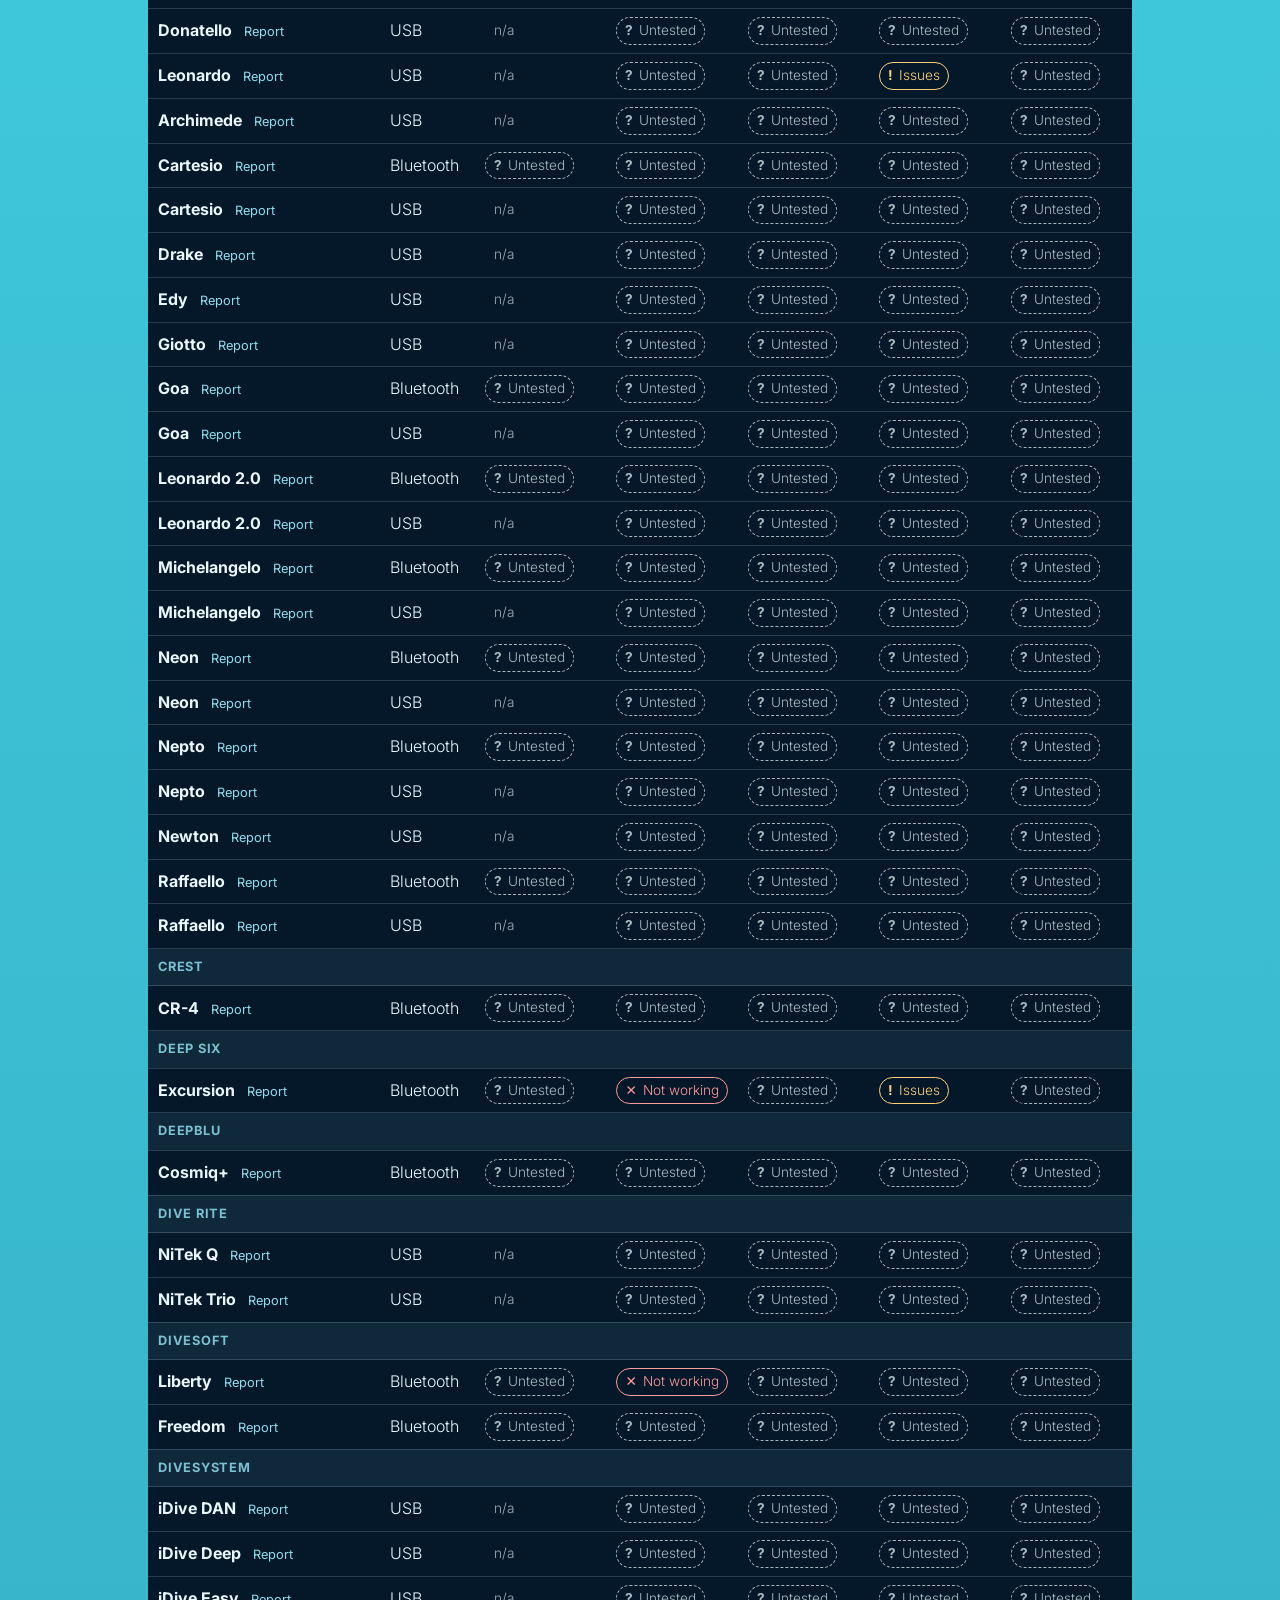
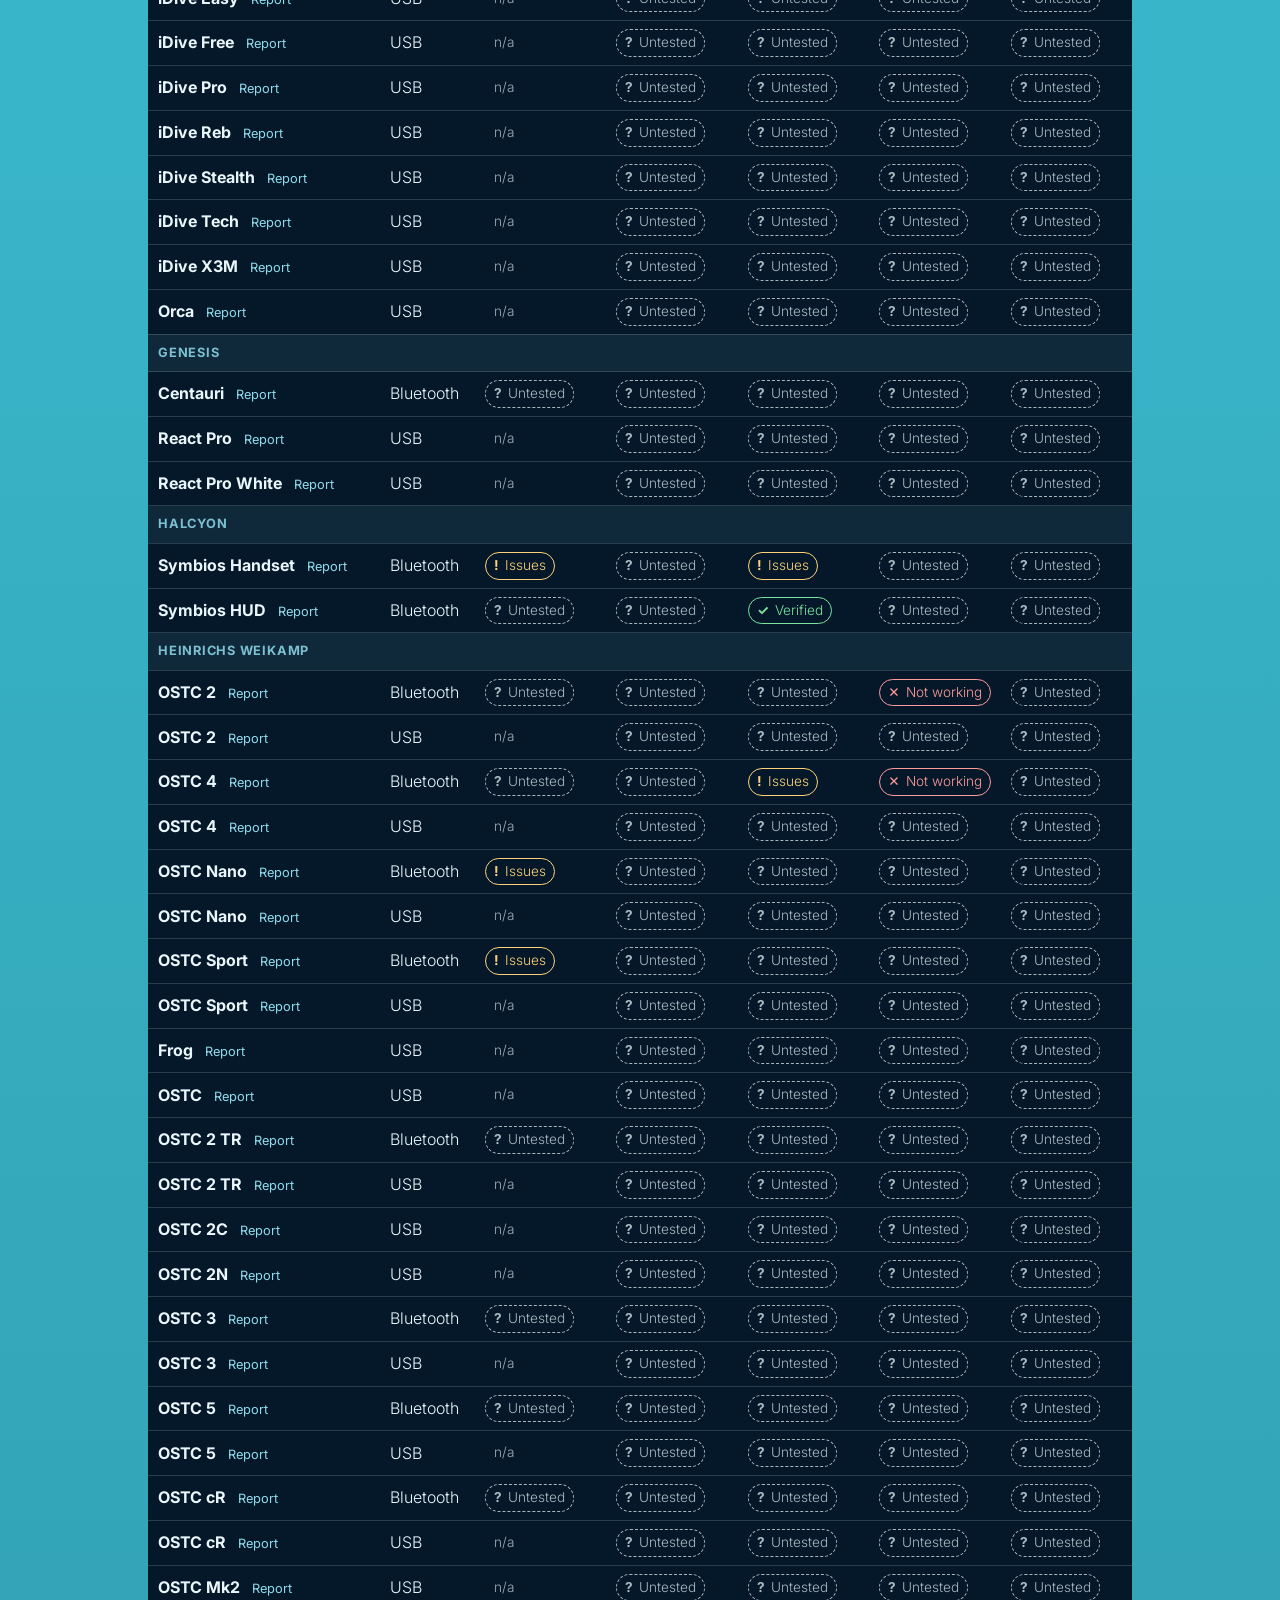
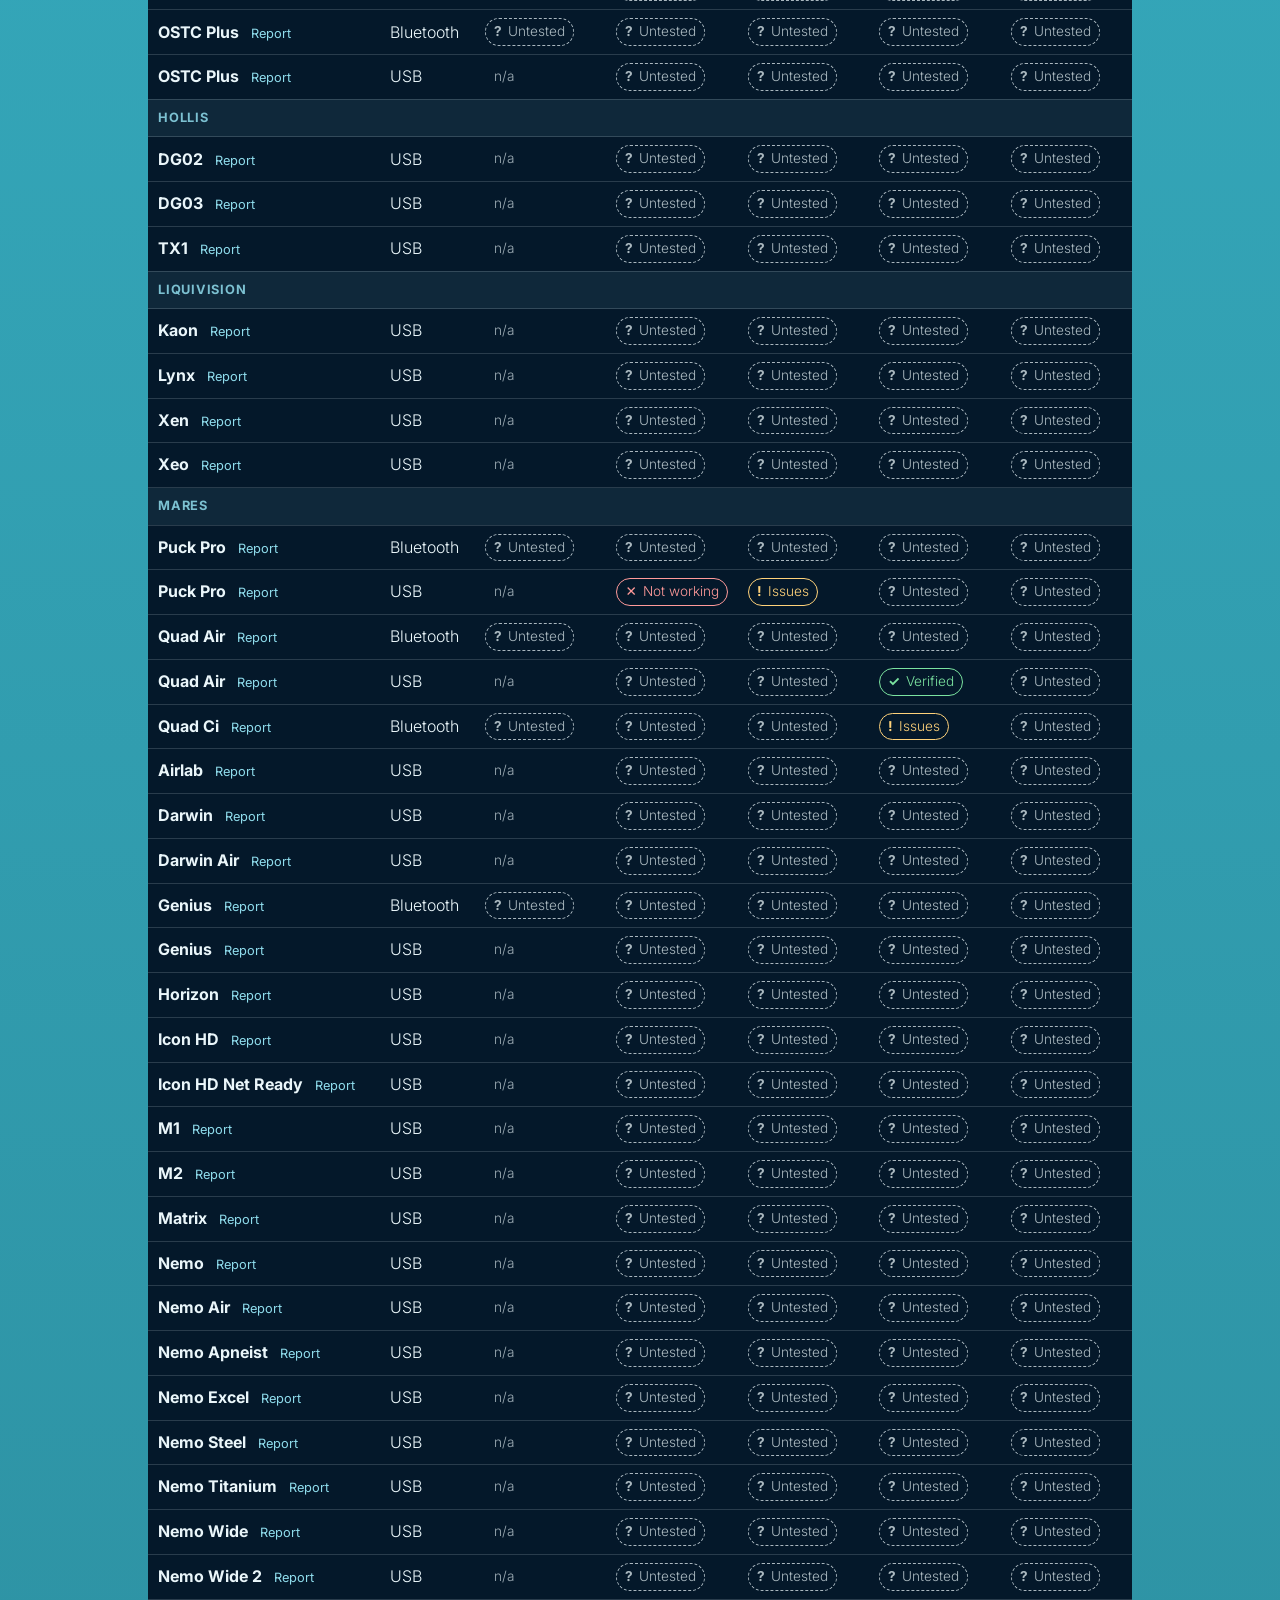
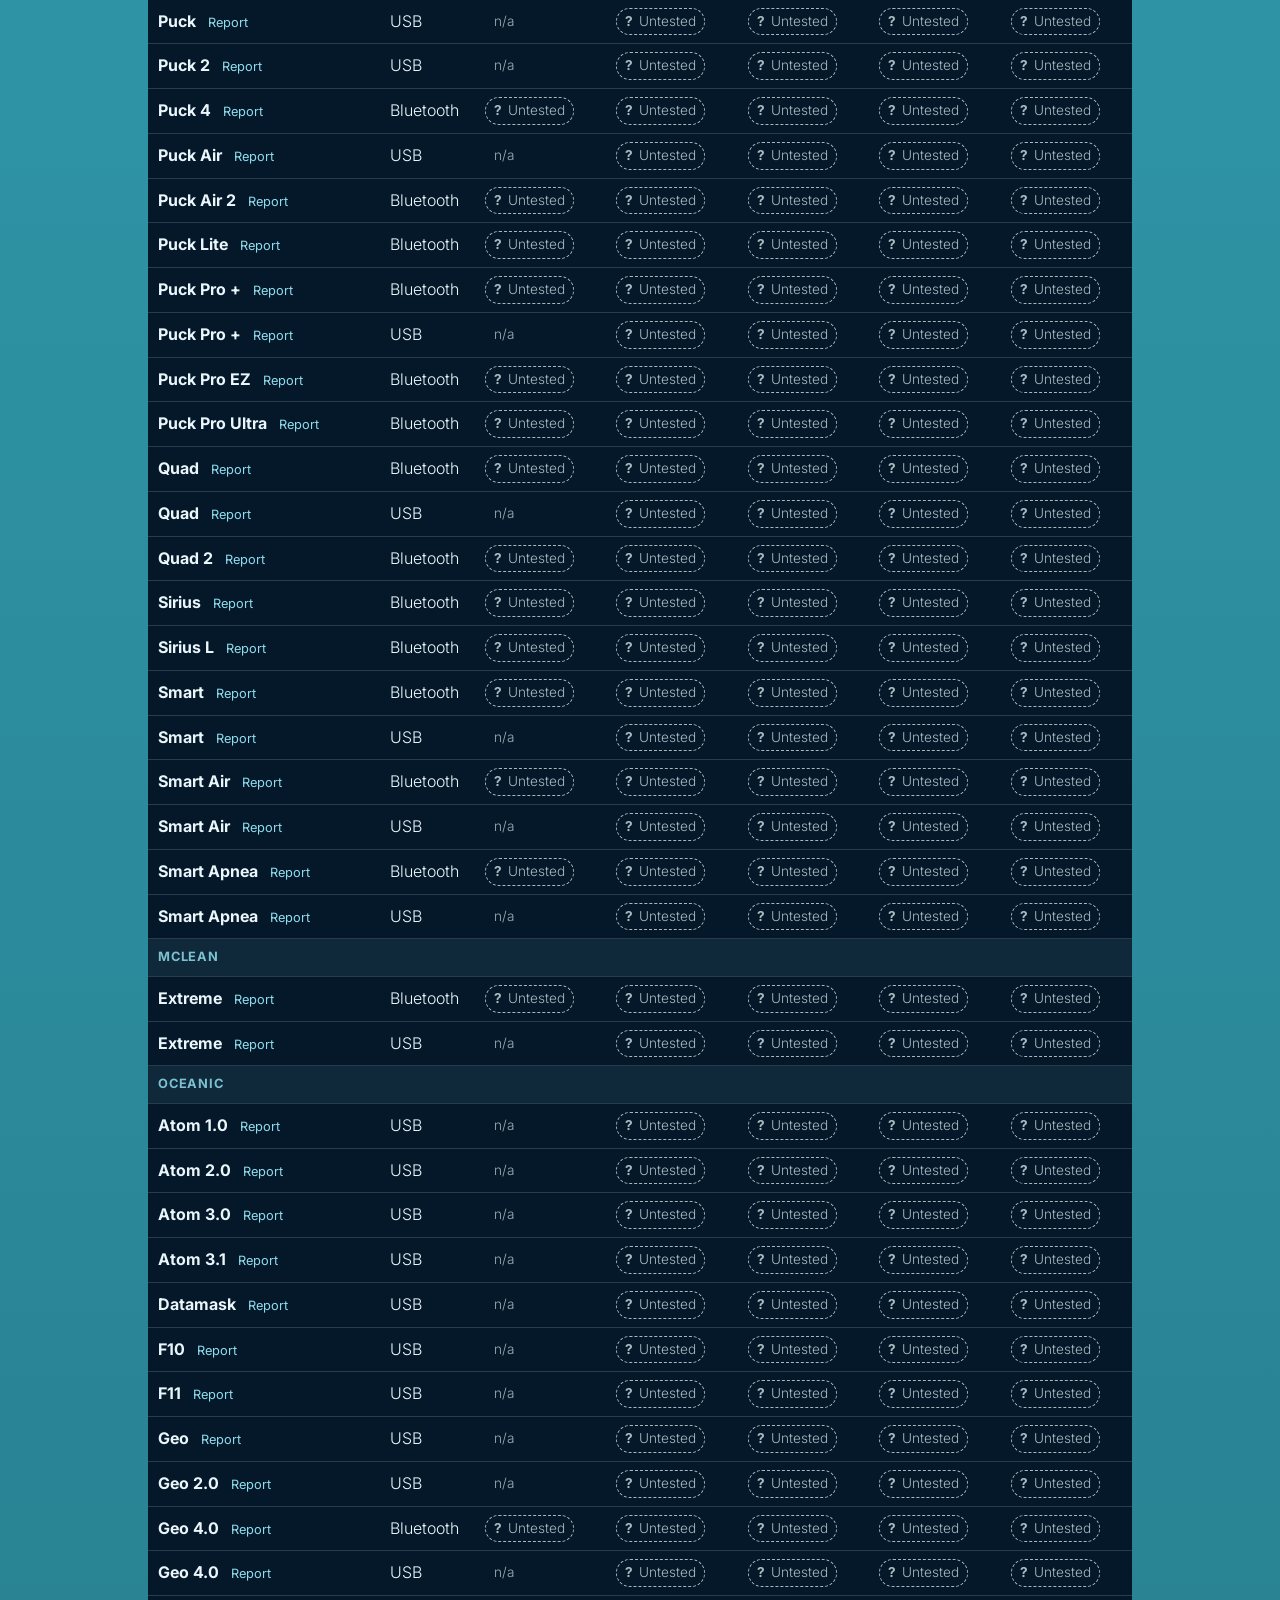
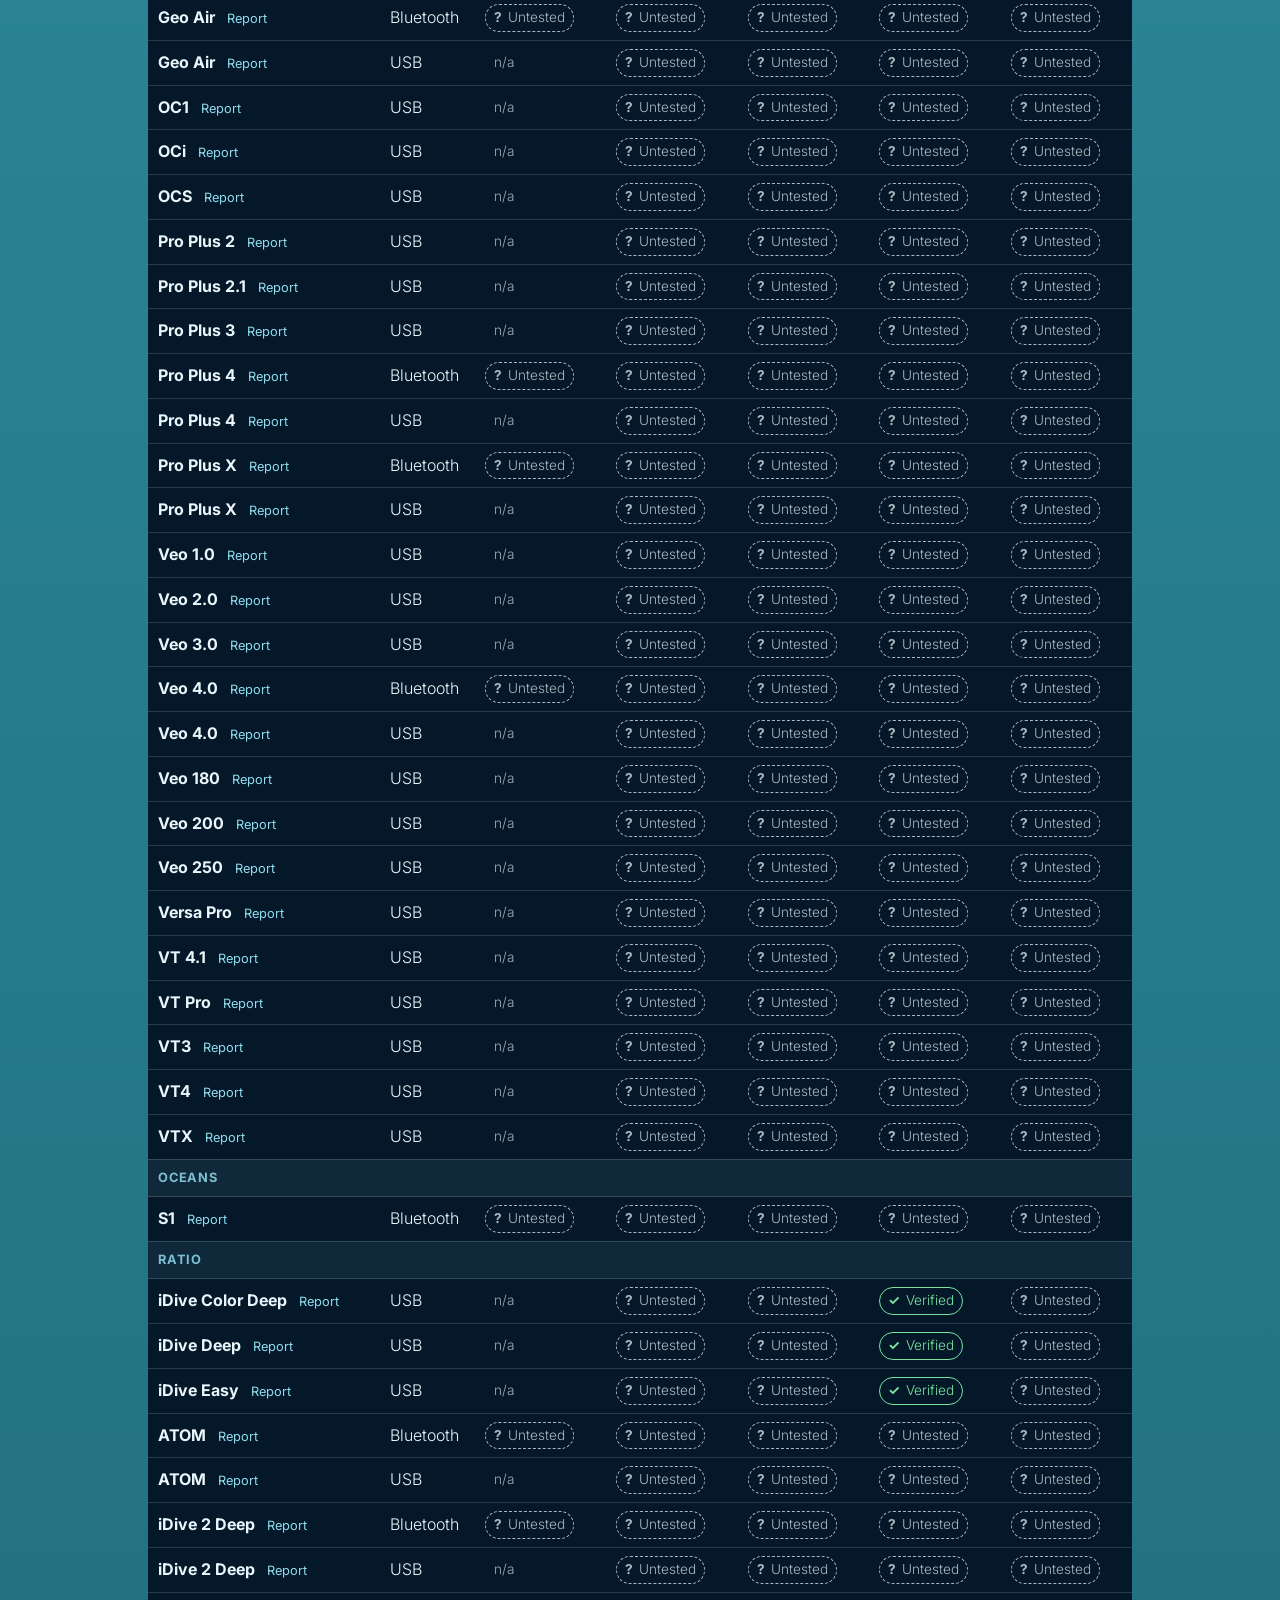
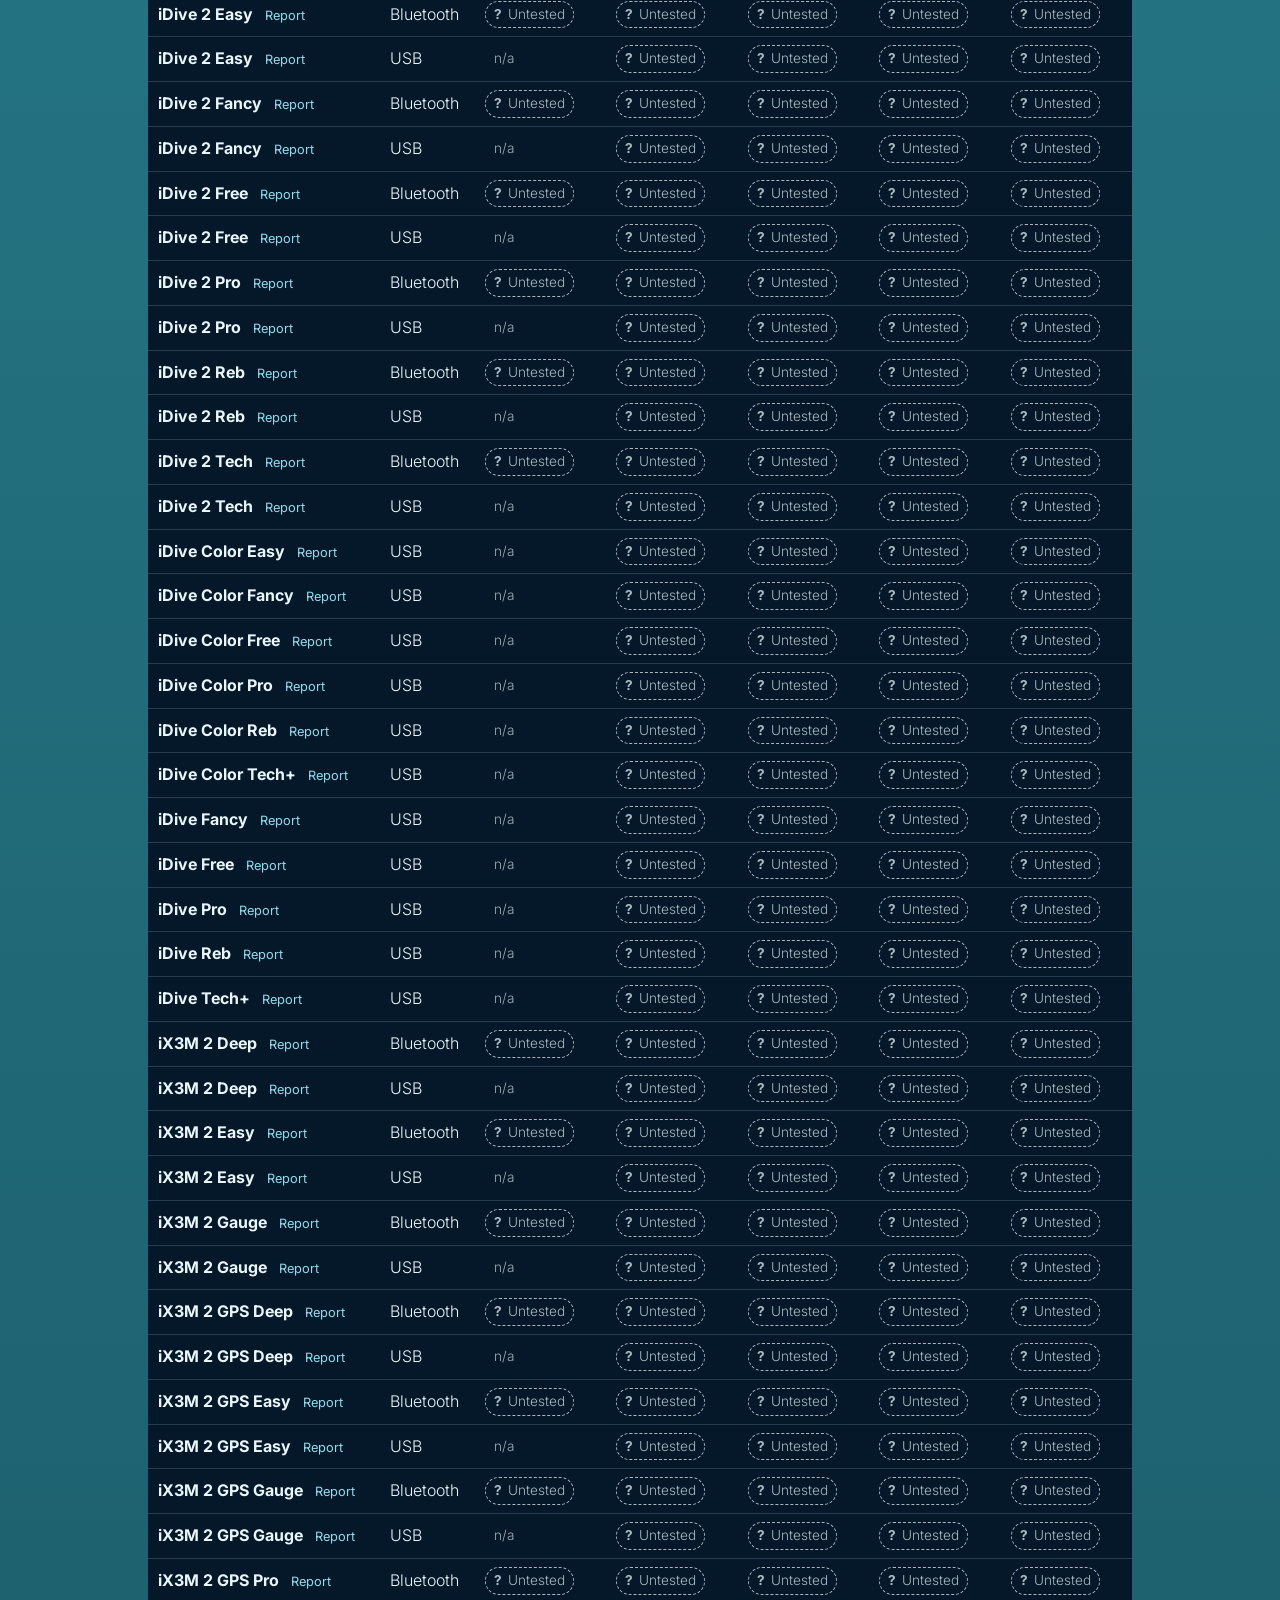
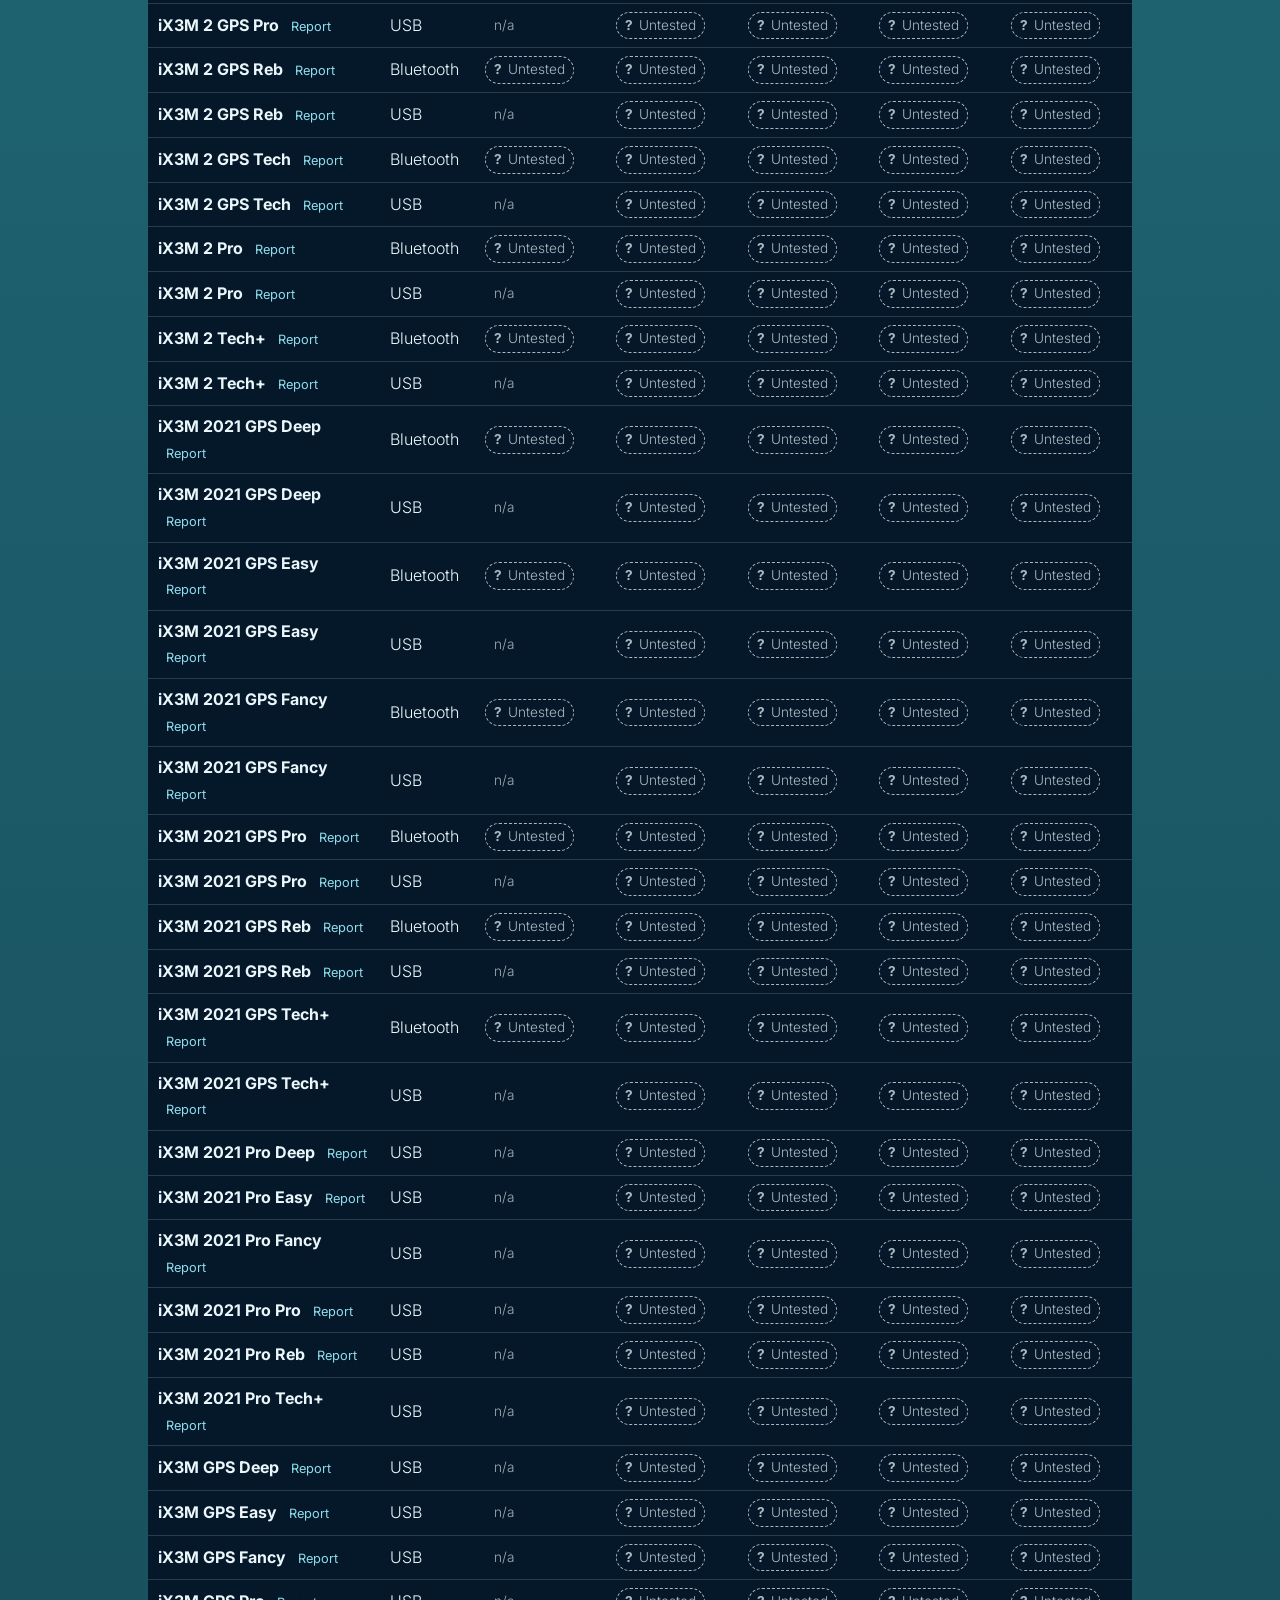
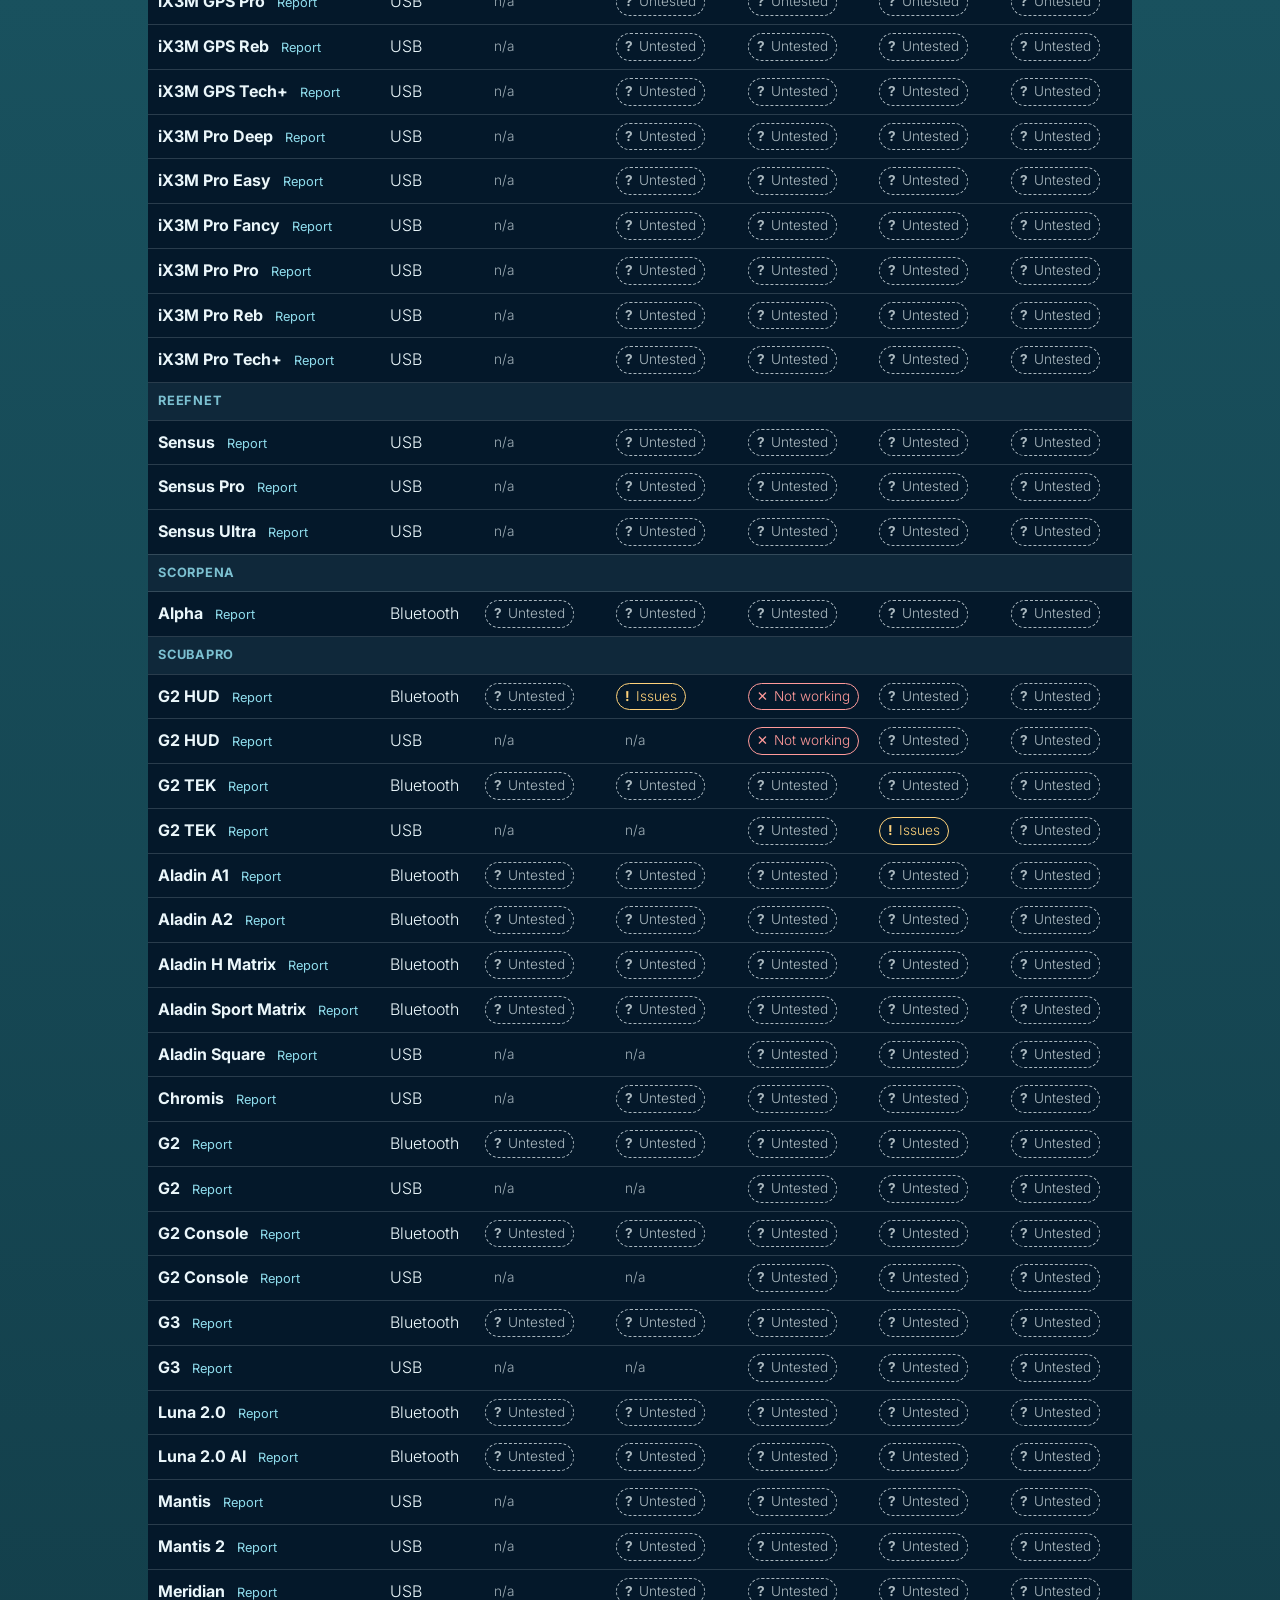
==== commit d44ead51: "feat(nav): name the three acts in the menu" ====
--- a/computers/index.html
+++ b/computers/index.html
@@ -52,15 +52,12 @@
           <img src="../assets/brand/lockup-dark.png" alt="Submersion: Dive safe. Log everything." width="278" height="96" decoding="async" />
         </a>
         <div class="nav__links">
-          <a href="../#computer">Computer</a>
-          <a href="../#log">Log</a>
-          <a href="../#sites">Sites</a>
-          <a href="../#analyze">Analyze</a>
-          <a href="../#plan">Plan</a>
-          <a href="../#data">Data</a>
+          <a href="../#dive">The dive</a>
+          <a href="../#safety">Safety</a>
+          <a href="../#data">Your data</a>
           <a class="nav__guide" href="../guide/">Guide</a>
+          <a href="https://github.com/submersion-app/submersion" target="_blank" rel="noreferrer">GitHub</a>
           <a href="../#download">Download</a>
-          <a href="https://github.com/submersion-app/submersion" target="_blank" rel="noreferrer">GitHub</a>
         </div>
       </nav>
     </header>
--- a/styles.css
+++ b/styles.css
@@ -10,7 +10,6 @@
   --line: rgba(234, 246, 250, 0.16);
   --panel: #04182a;
   --max: 1080px;
-  --gauge-w: 74px;
   /* The water column: one straight gradient from the app icon's cyan at the top
      of the page to the abyss at the bottom. ocean.js reads these two to know the
      water behind any text, so they are the only place the column is defined. */
@@ -113,32 +112,6 @@
 
 .ocean__snow { position: absolute; inset: 0; width: 100%; height: 100%; }
 
-/* ---------- Depth gauge ---------- */
-.gauge {
-  position: fixed; top: 0; right: 0; bottom: 0; width: var(--gauge-w); z-index: 50;
-  border-left: 1px solid var(--line);
-  font-variant-numeric: tabular-nums; pointer-events: none;
-}
-.gauge__ticks {
-  display: flex; flex-direction: column; justify-content: space-between; height: 100%;
-  padding: 84px 0 24px 10px; font-size: 10px;
-}
-/* ocean.js re-inks each tick for the water currently behind it */
-.gauge__tick { color: var(--ink-faint); transition: color 400ms ease; white-space: nowrap; }
-.gauge__tick::after {
-  content: ""; display: inline-block; width: 10px; margin-left: 6px;
-  border-top: 1px solid currentColor; vertical-align: middle;
-}
-.gauge__tick--passed { color: var(--cyan); }
-.gauge__readout {
-  position: absolute; top: 50%; right: 10px; transform: translateY(-50%);
-  font-size: 14px; font-weight: 600; color: var(--cyan); white-space: nowrap;
-  background: rgba(2, 12, 22, 0.82); border: 1px solid var(--cyan-dim);
-  border-radius: 8px; padding: 6px 9px;
-}
-
-@media (min-width: 901px) { body { padding-right: var(--gauge-w); } }
-@media (max-width: 900px) { .gauge { display: none; } }
 
 /* ---------- Surface: the top of the water column ----------
    The header (nav, and the hero on the home page) sits in the brightest water,
@@ -330,7 +303,6 @@
   html { scroll-behavior: auto; }
   .ocean__ray, .orb { animation: none !important; }
   .ocean__bubble { display: none; }
-  .gauge__tick { transition: none; }
   .reveal { opacity: 1 !important; transform: none !important; transition: none !important; }
 }
 
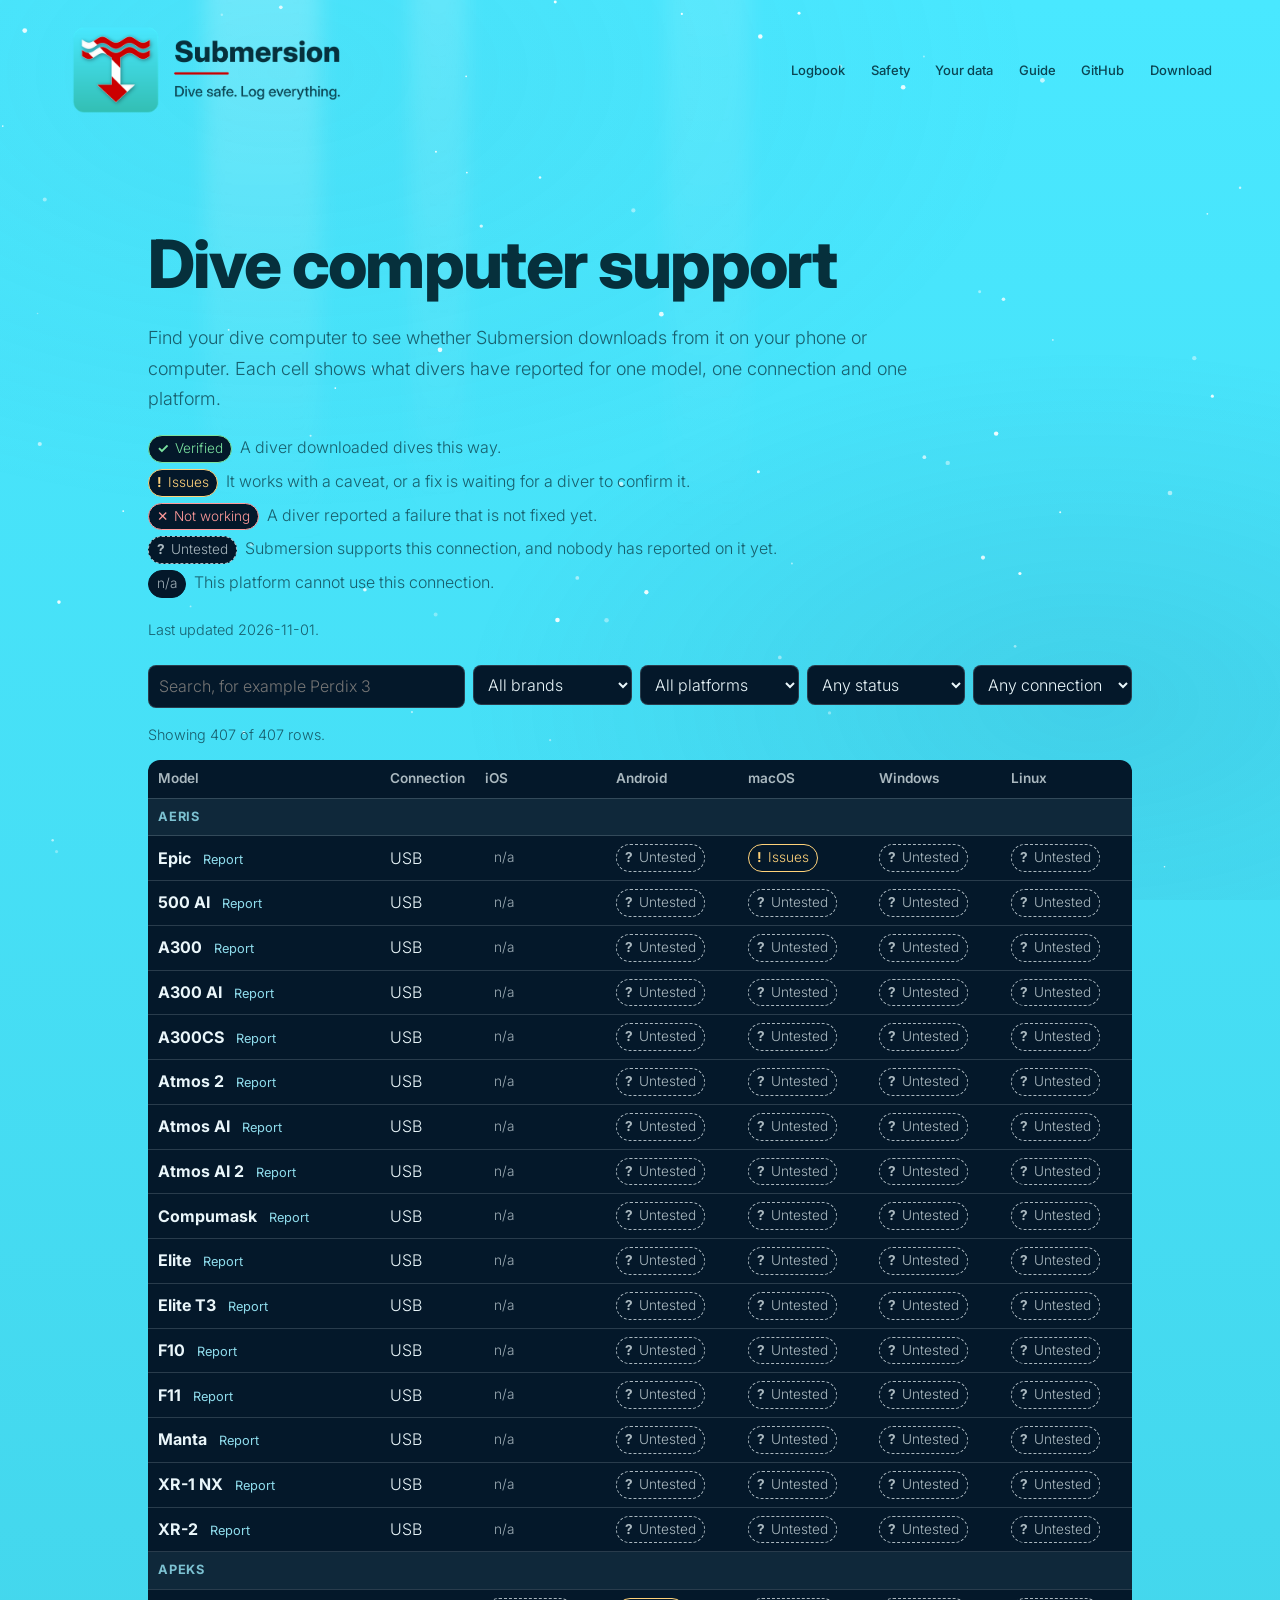
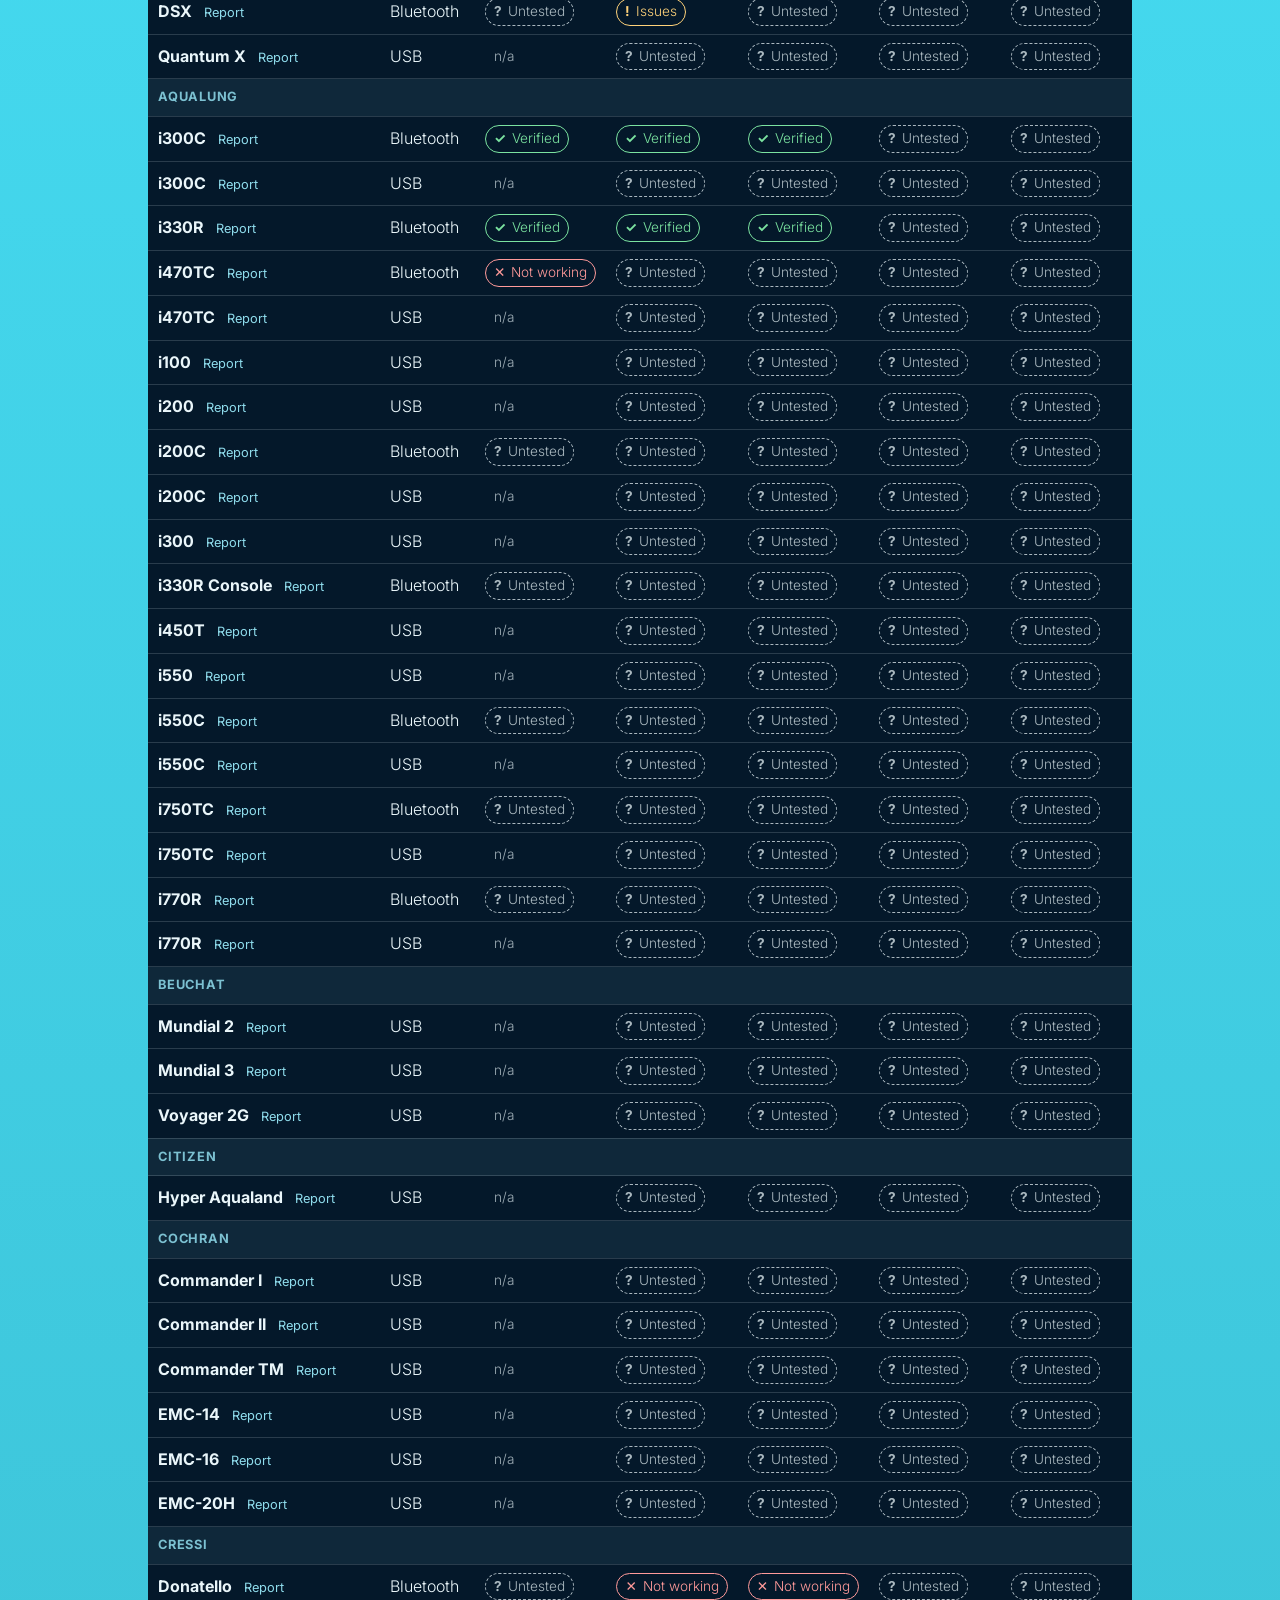
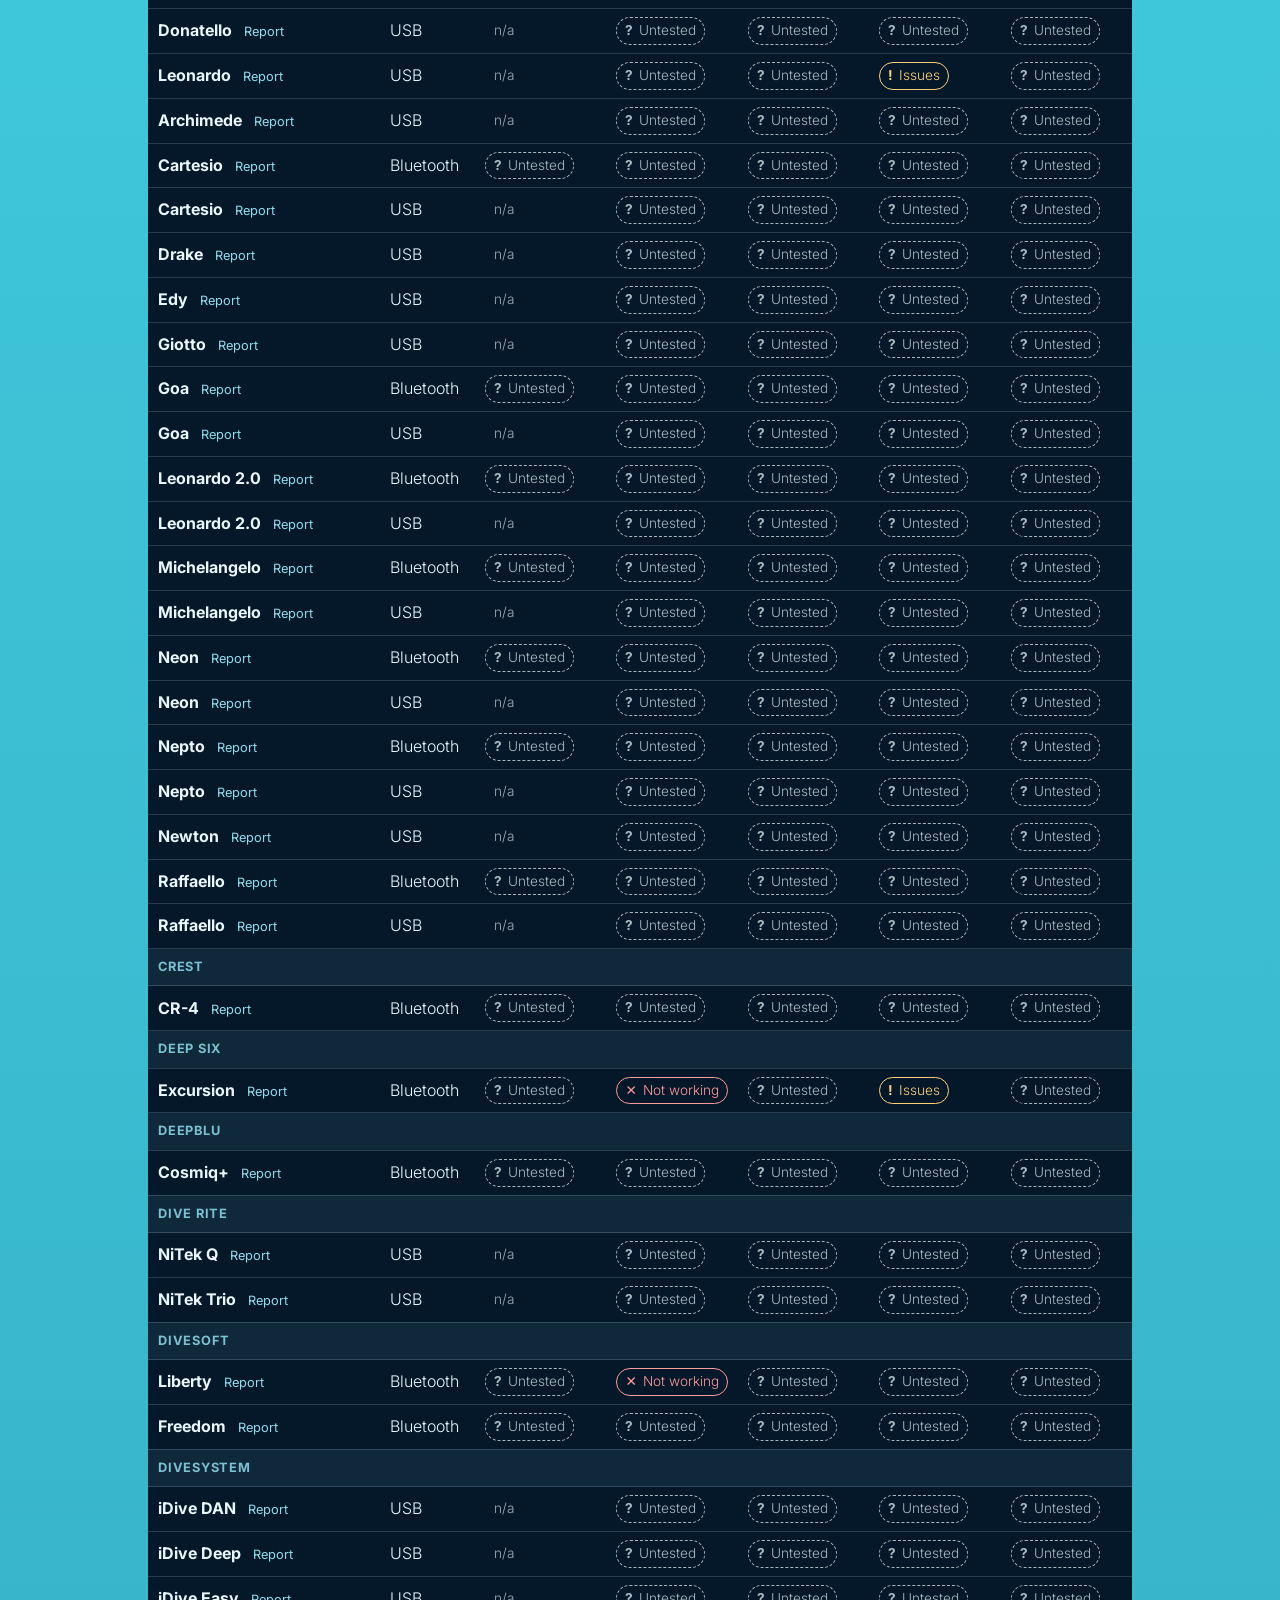
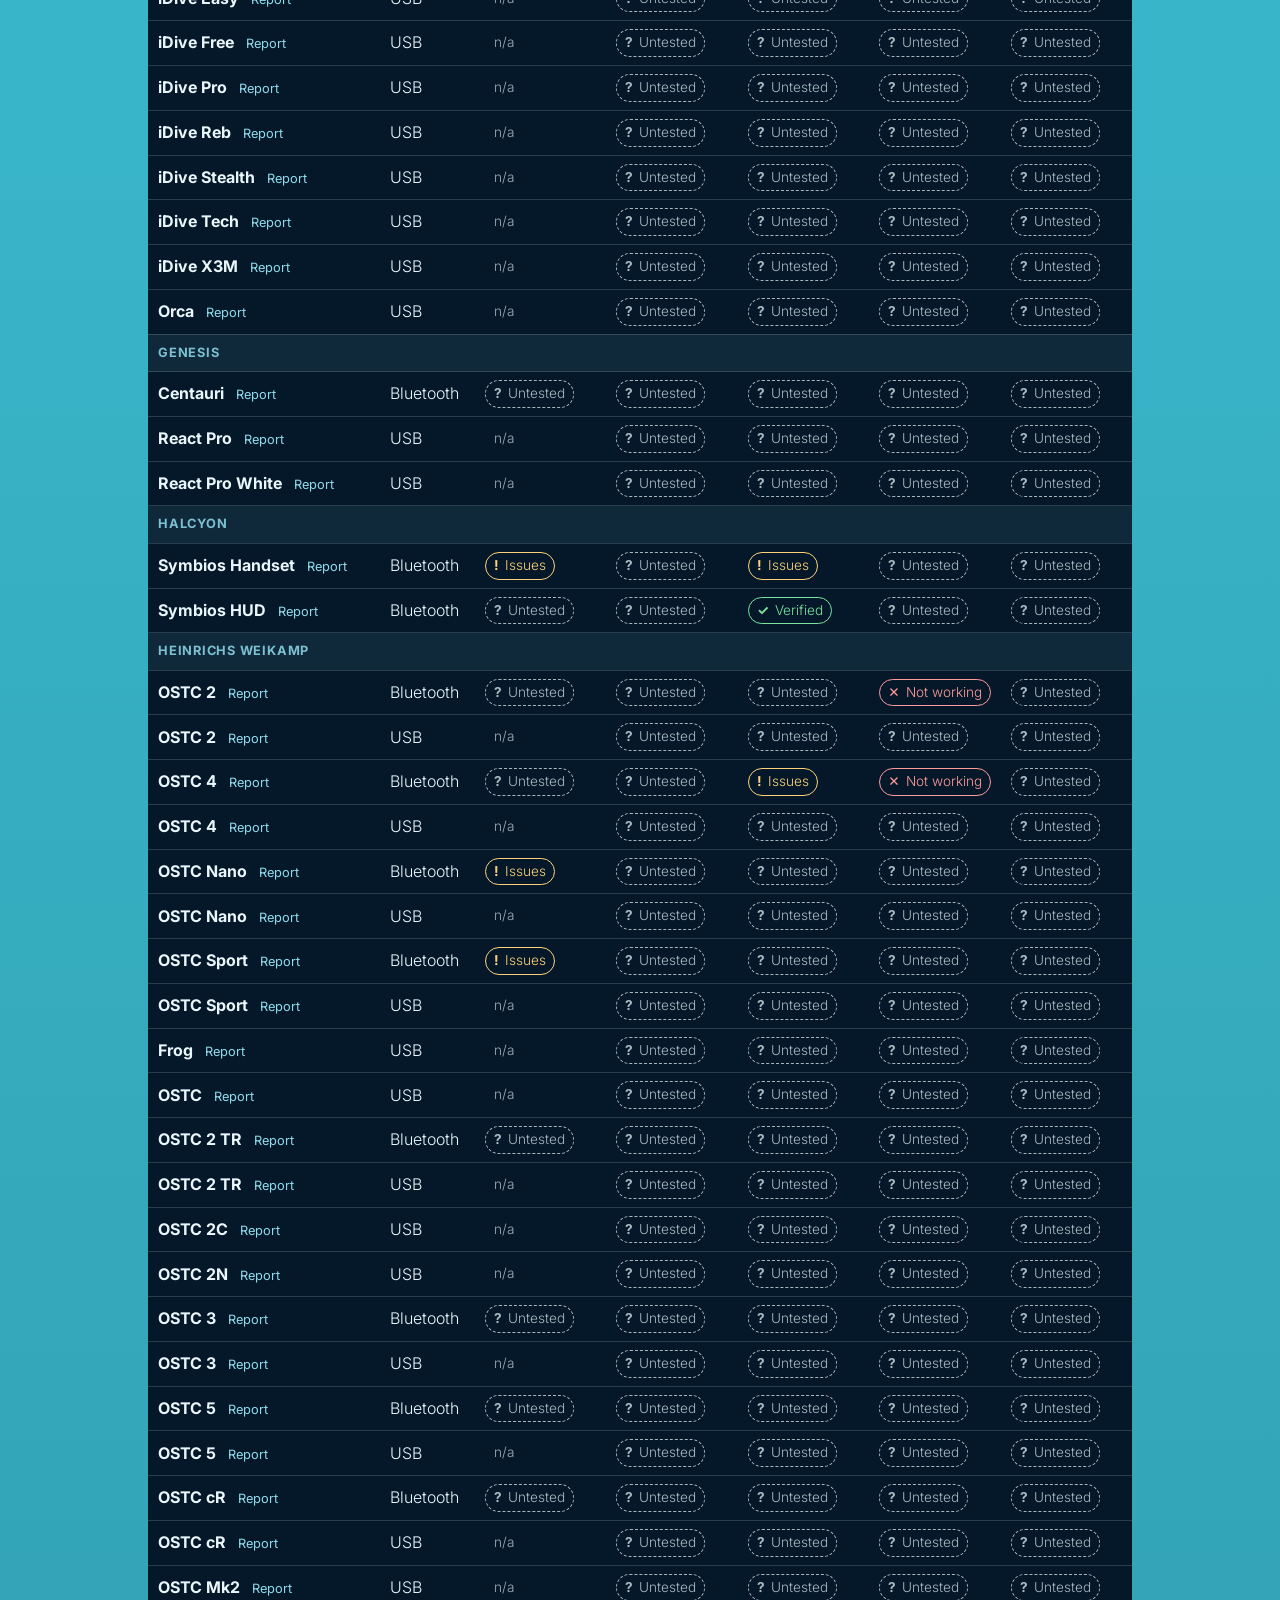
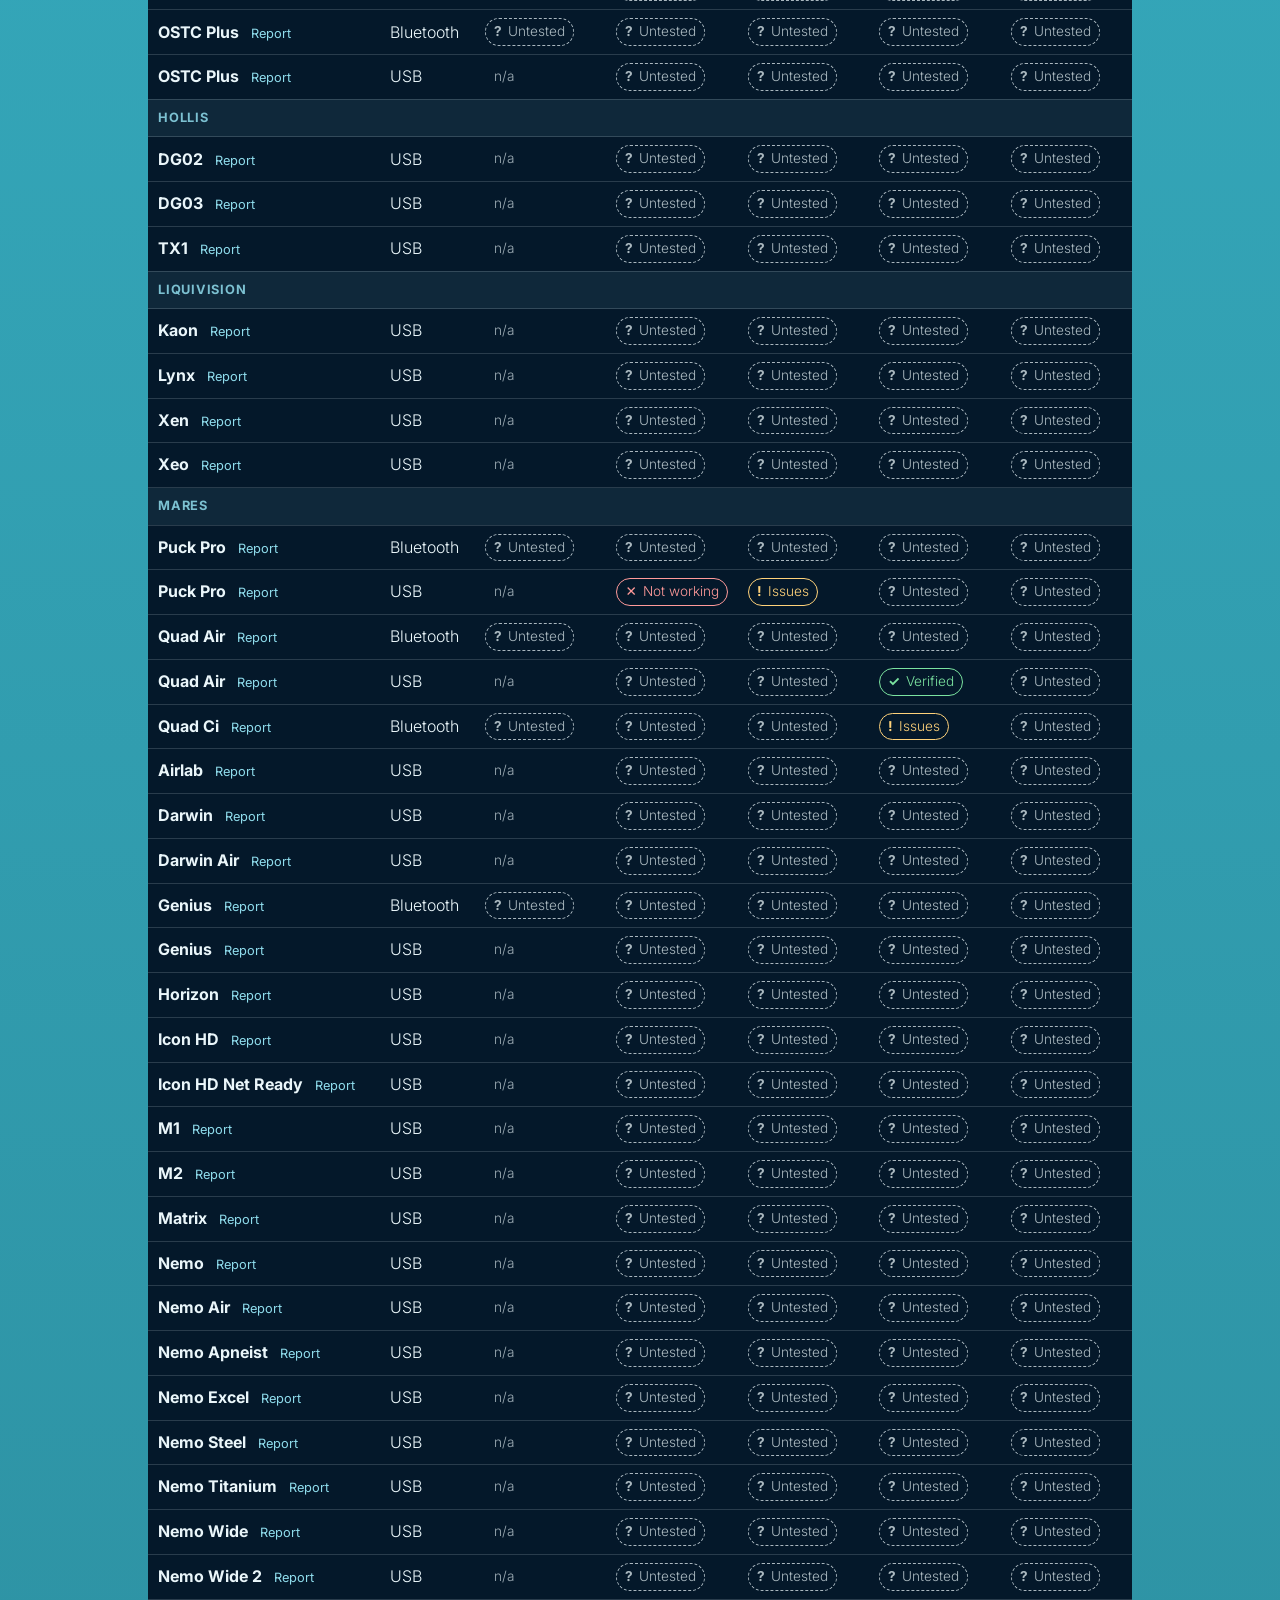
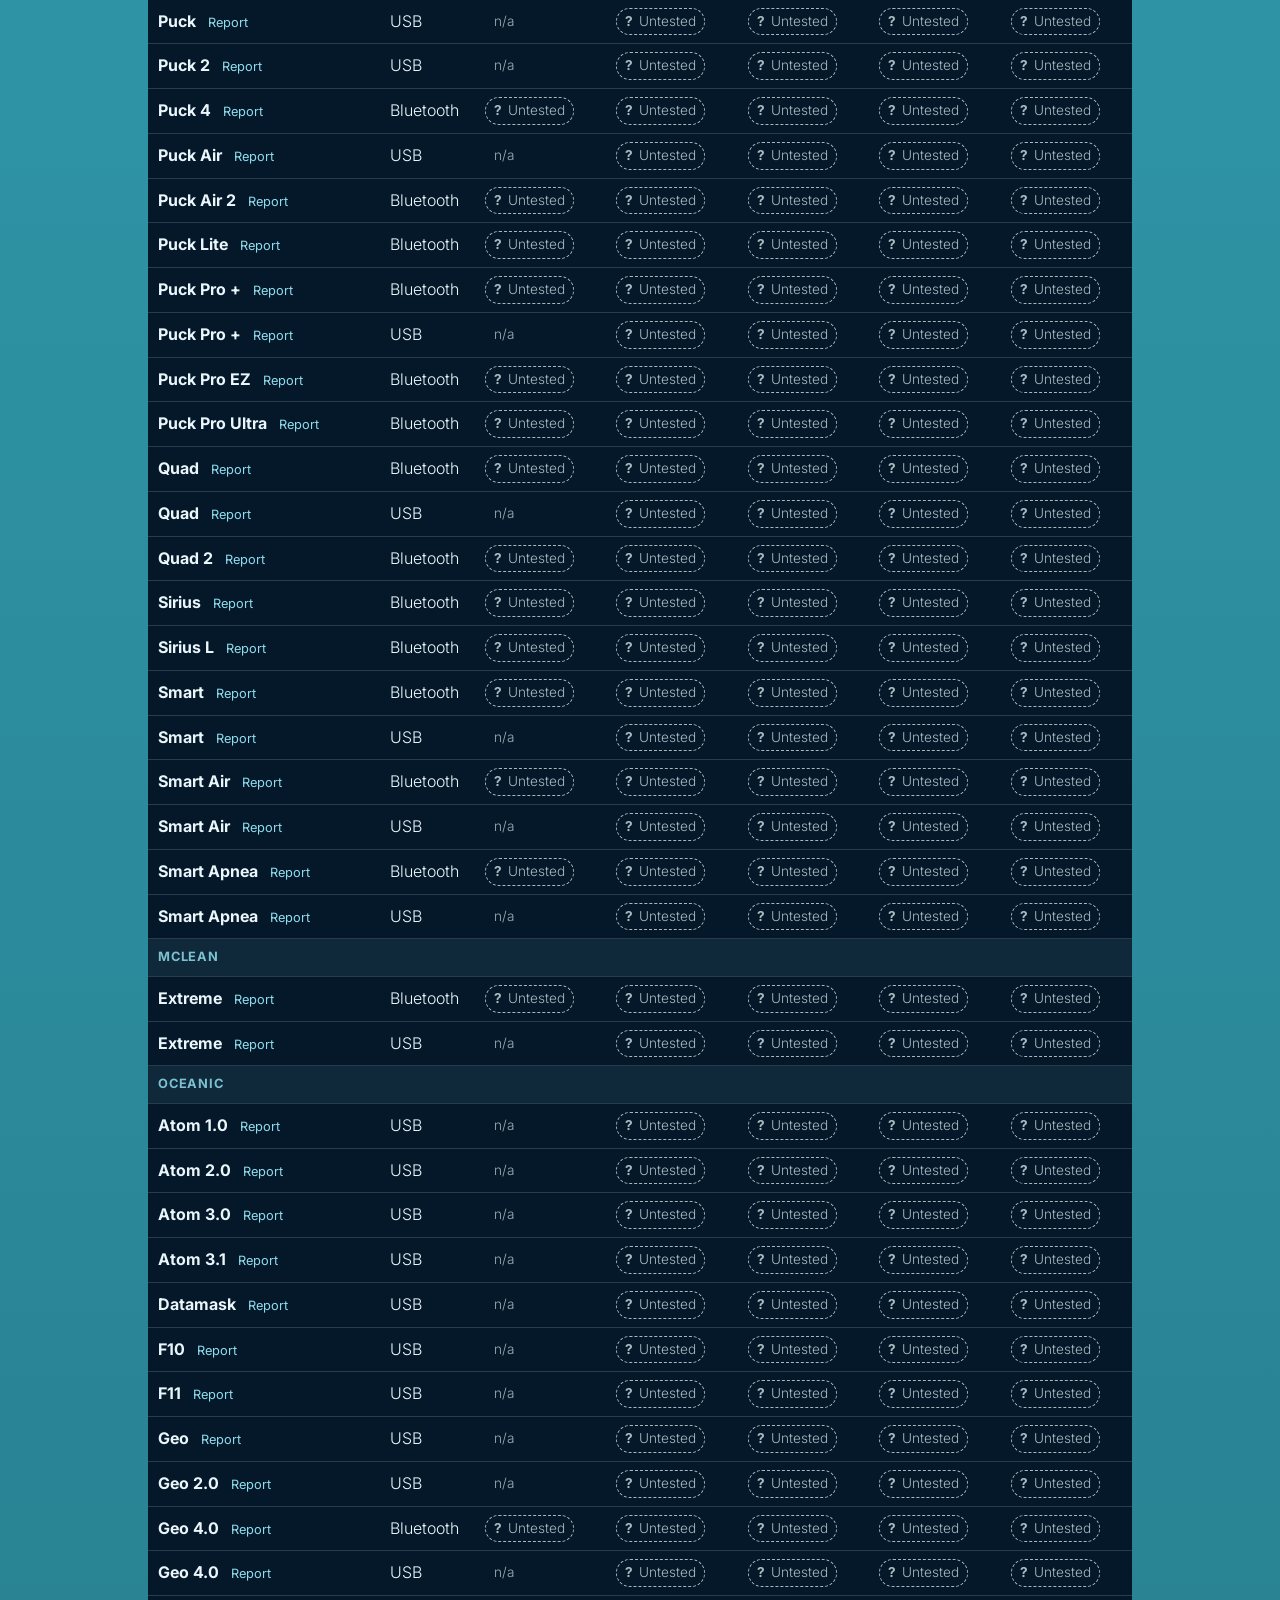
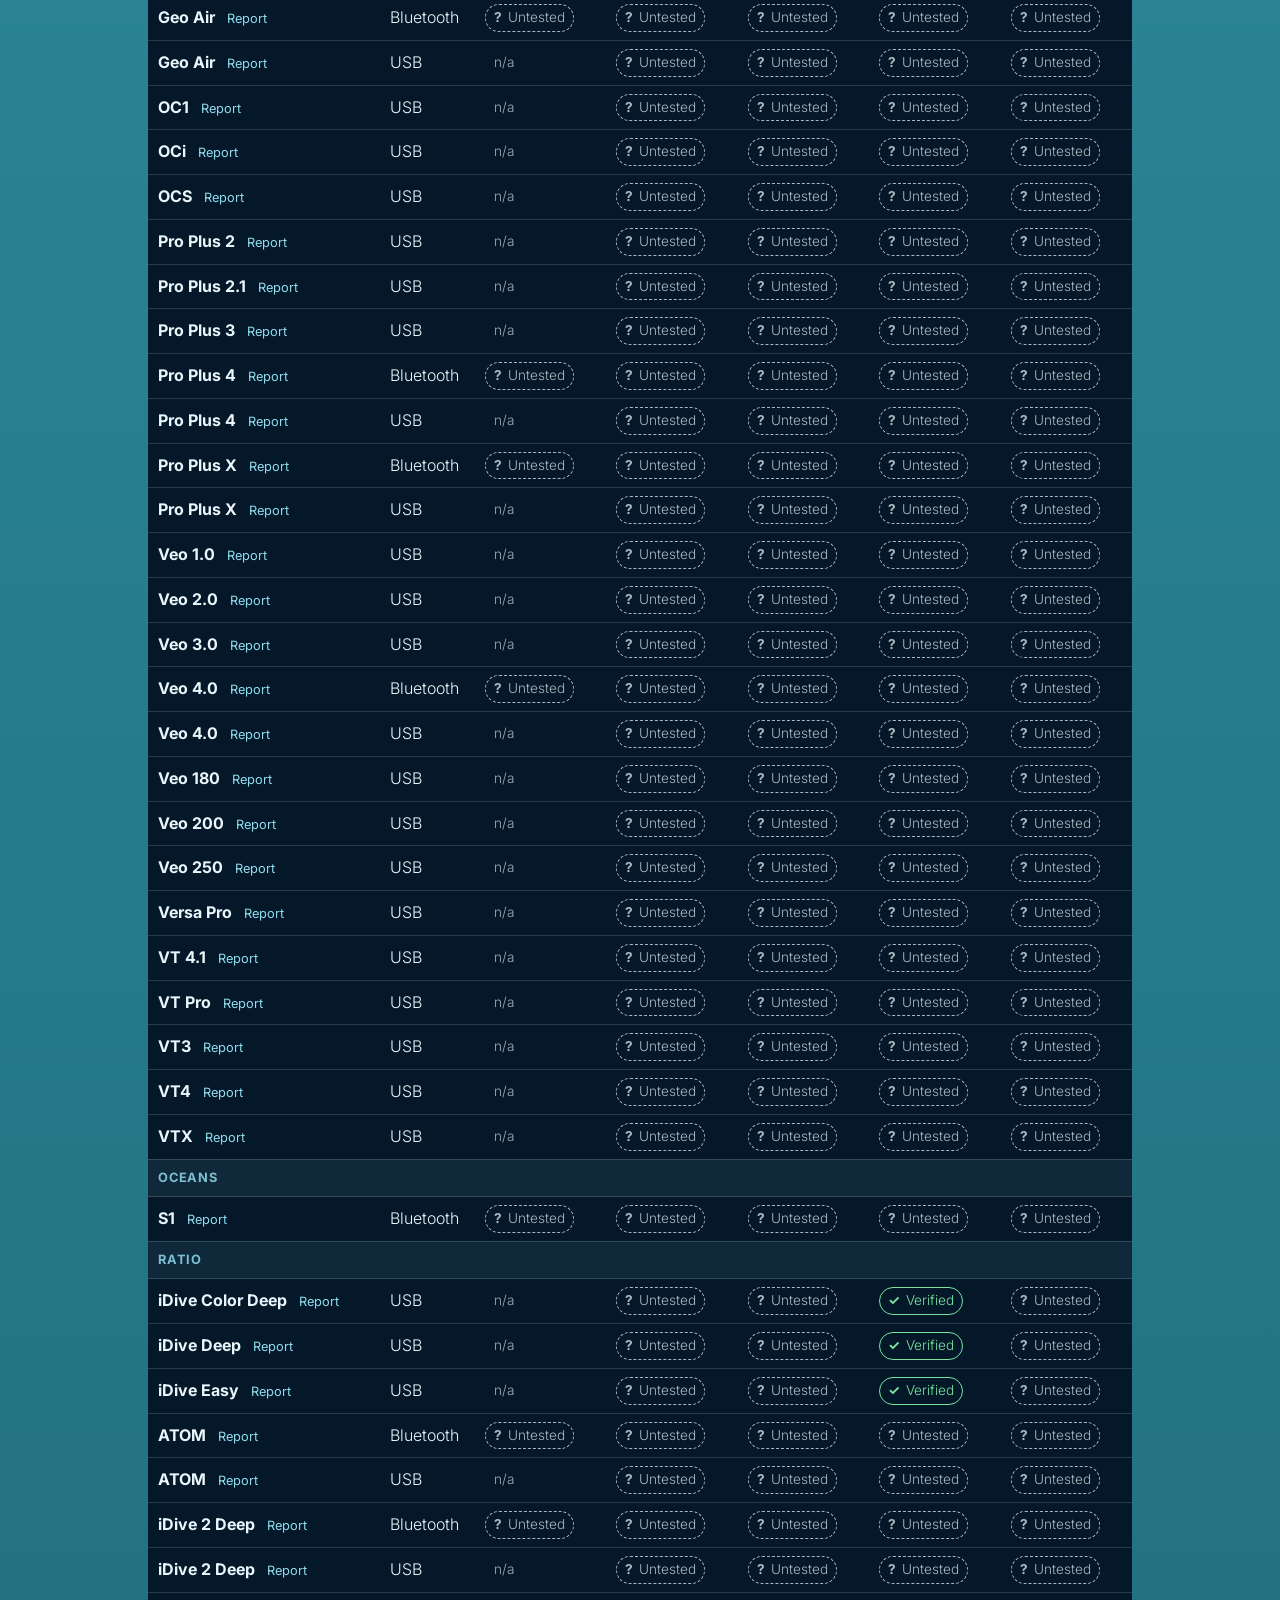
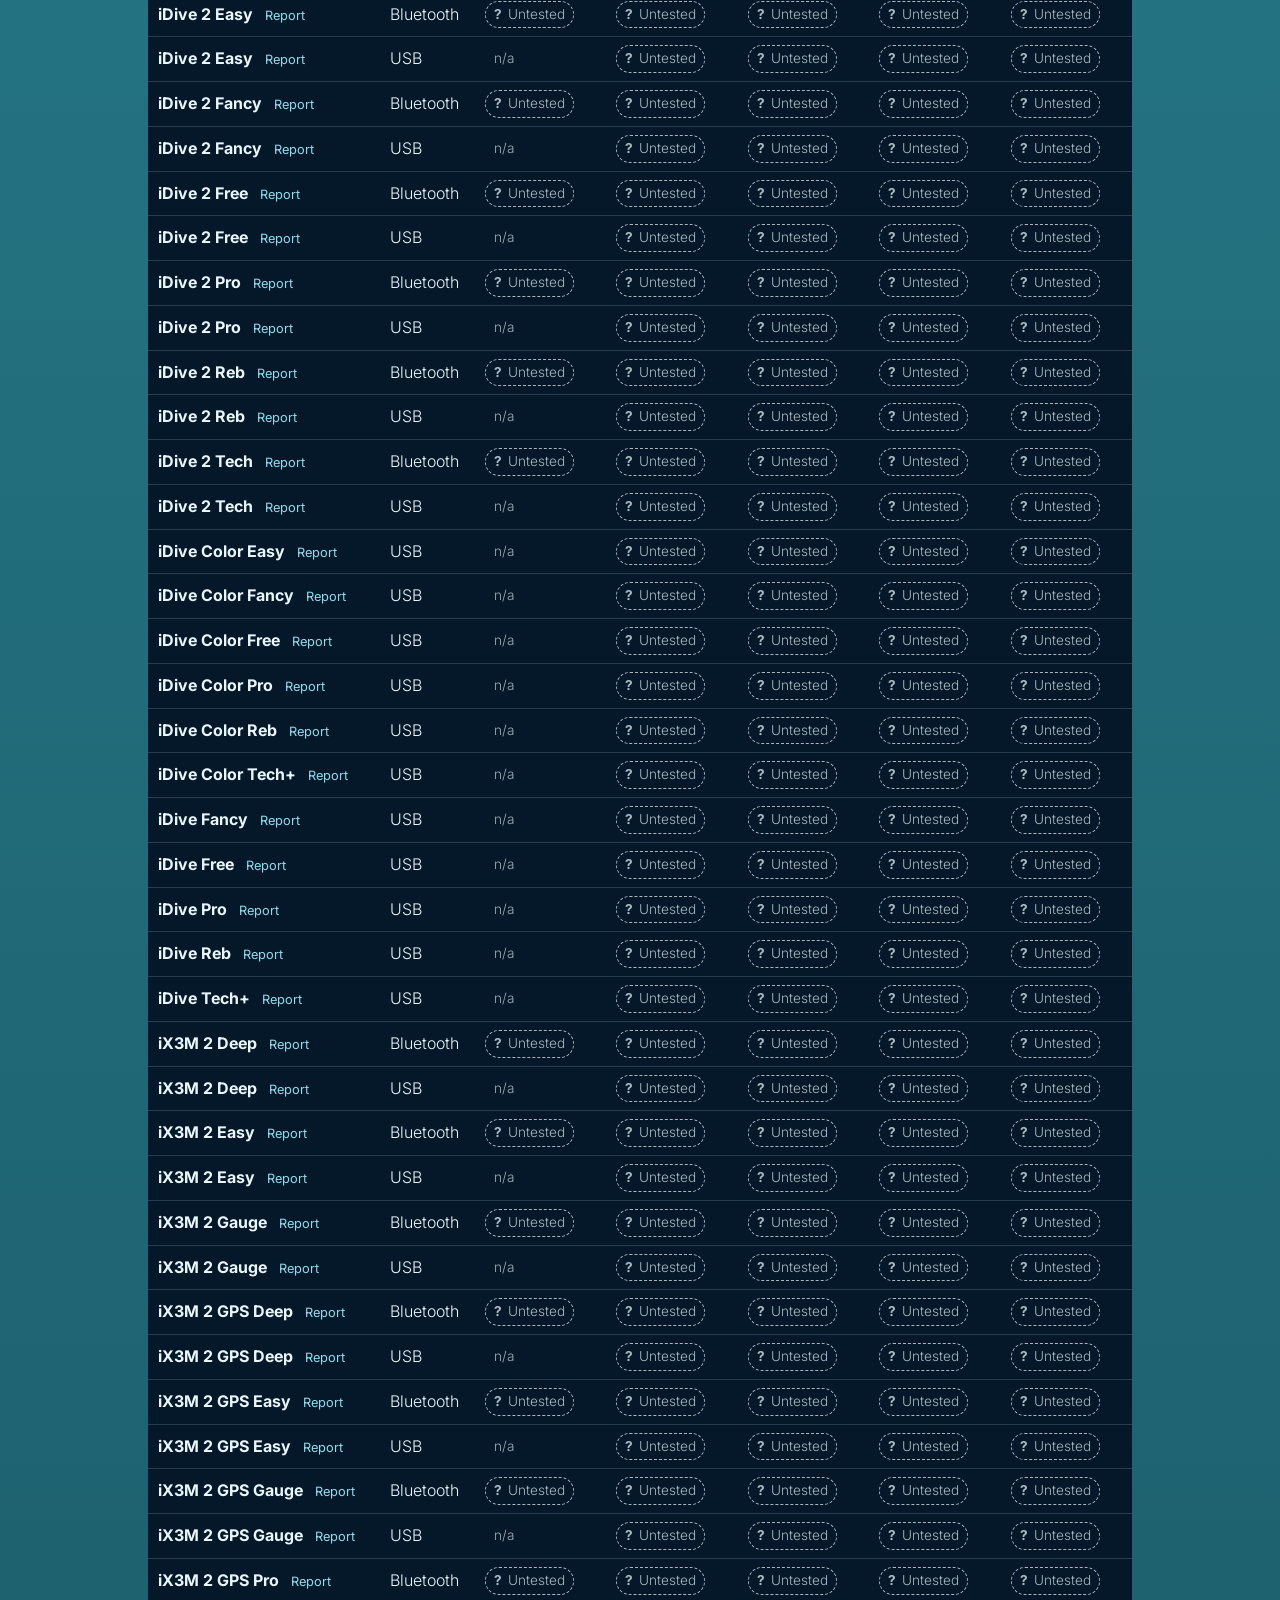
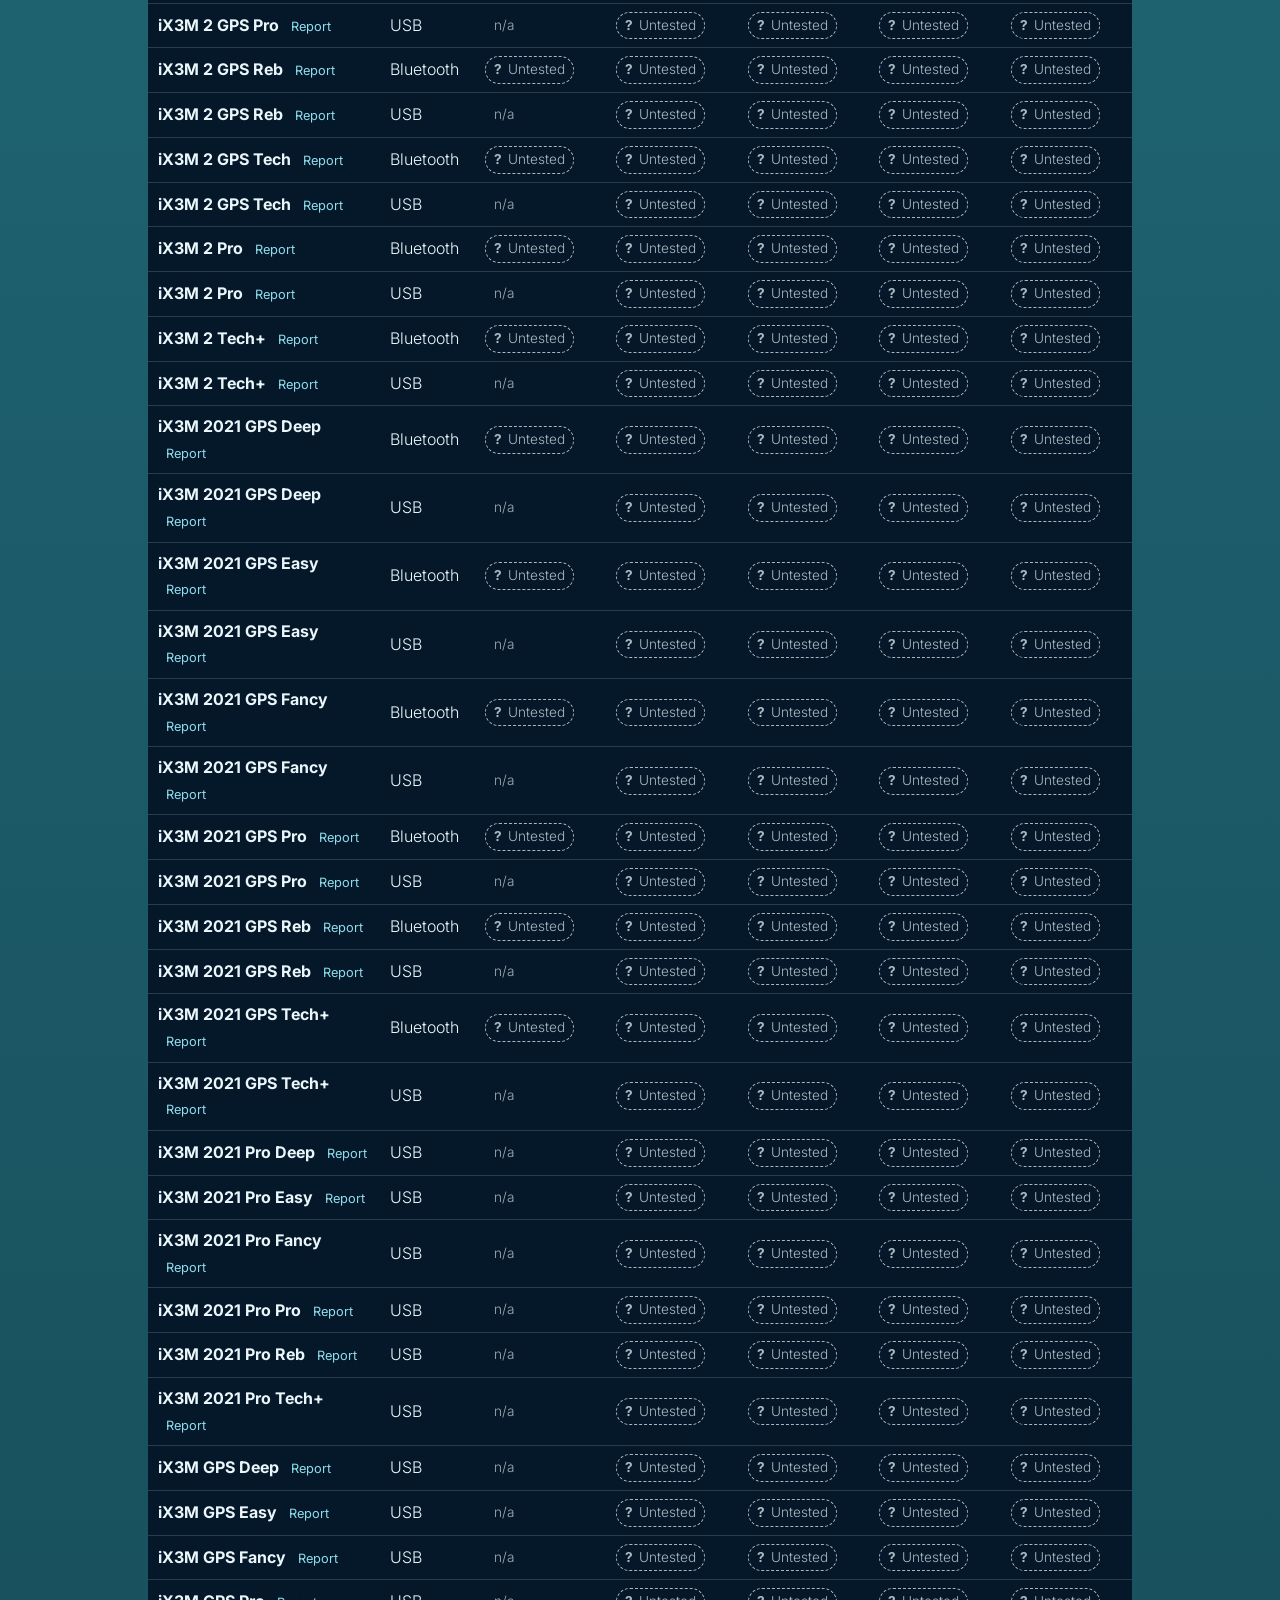
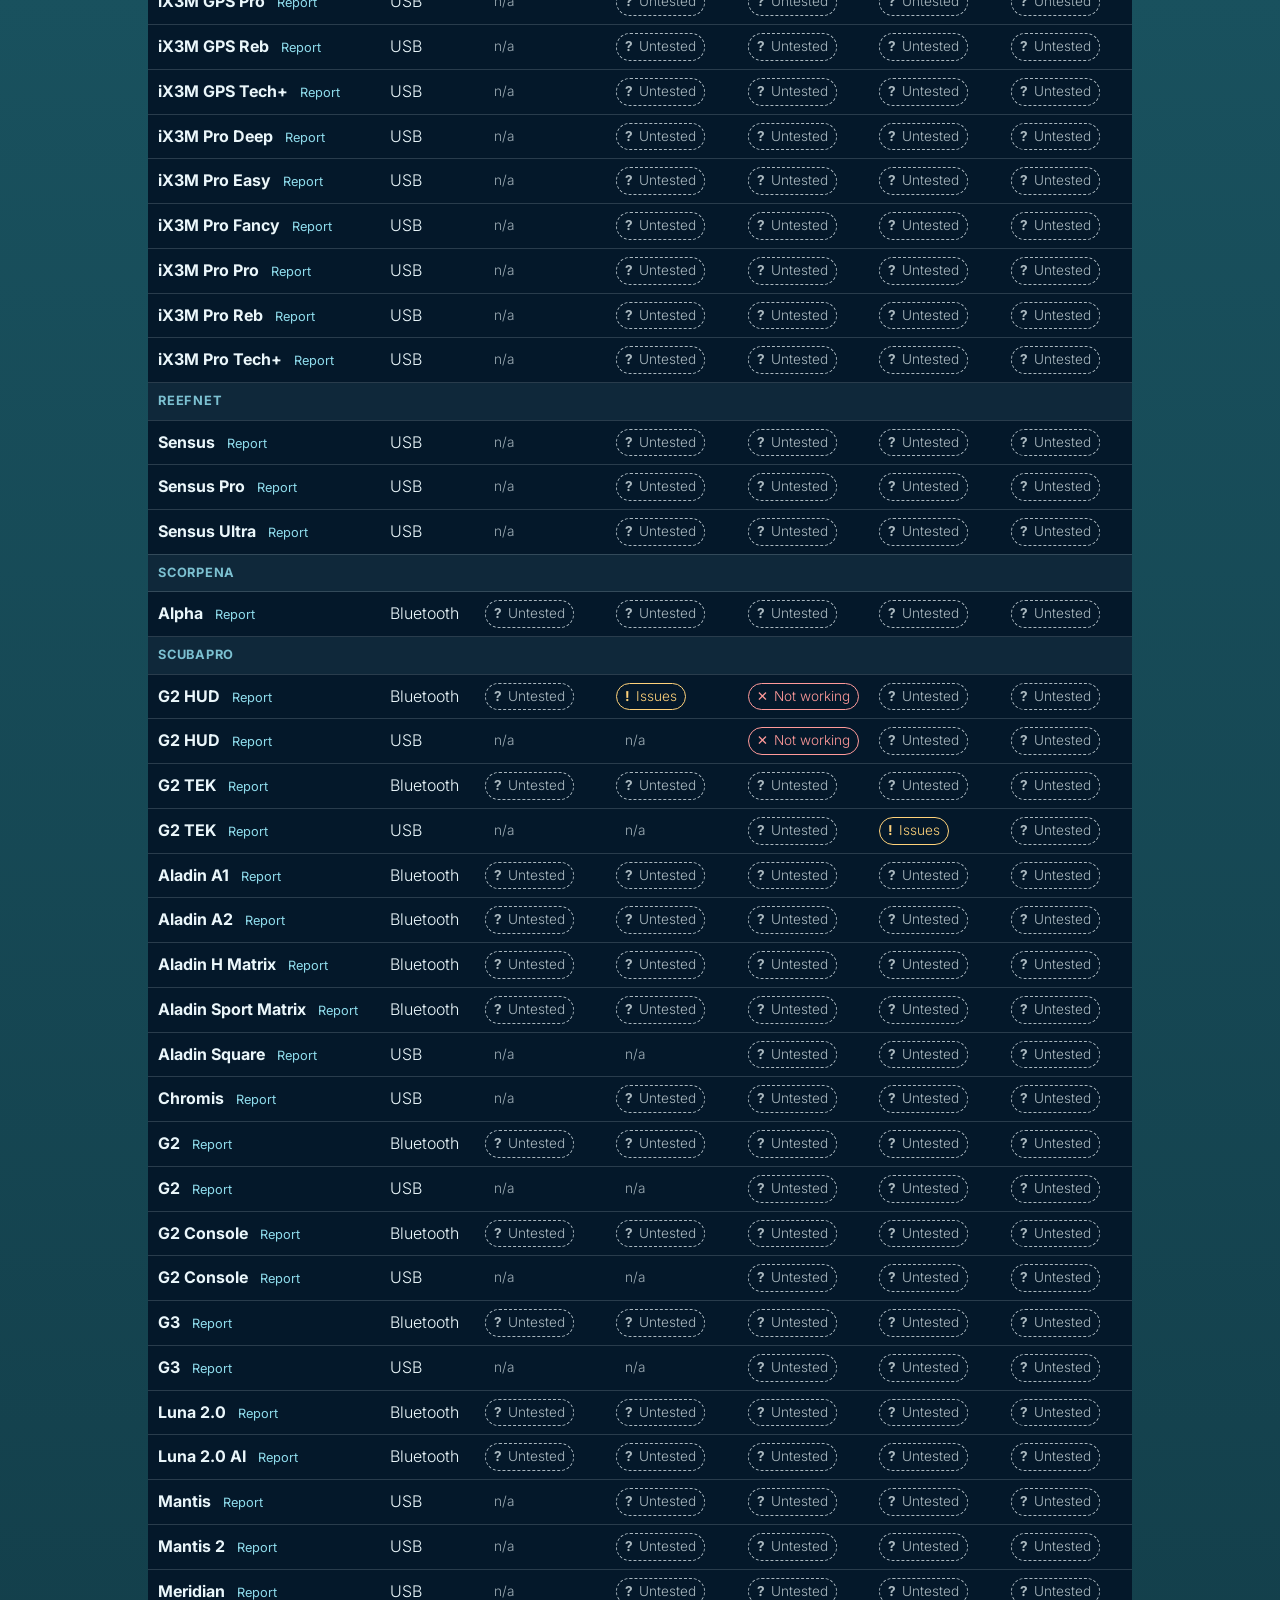
==== commit ec290fe9: "feat(site): name Act 1 Logbook, and lead the download row with imports The menu and Act 1 heading re" ====
--- a/computers/index.html
+++ b/computers/index.html
@@ -52,7 +52,7 @@
           <img src="../assets/brand/lockup-dark.png" alt="Submersion: Dive safe. Log everything." width="278" height="96" decoding="async" />
         </a>
         <div class="nav__links">
-          <a href="../#dive">The dive</a>
+          <a href="../#dive">Logbook</a>
           <a href="../#safety">Safety</a>
           <a href="../#data">Your data</a>
           <a class="nav__guide" href="../guide/">Guide</a>
